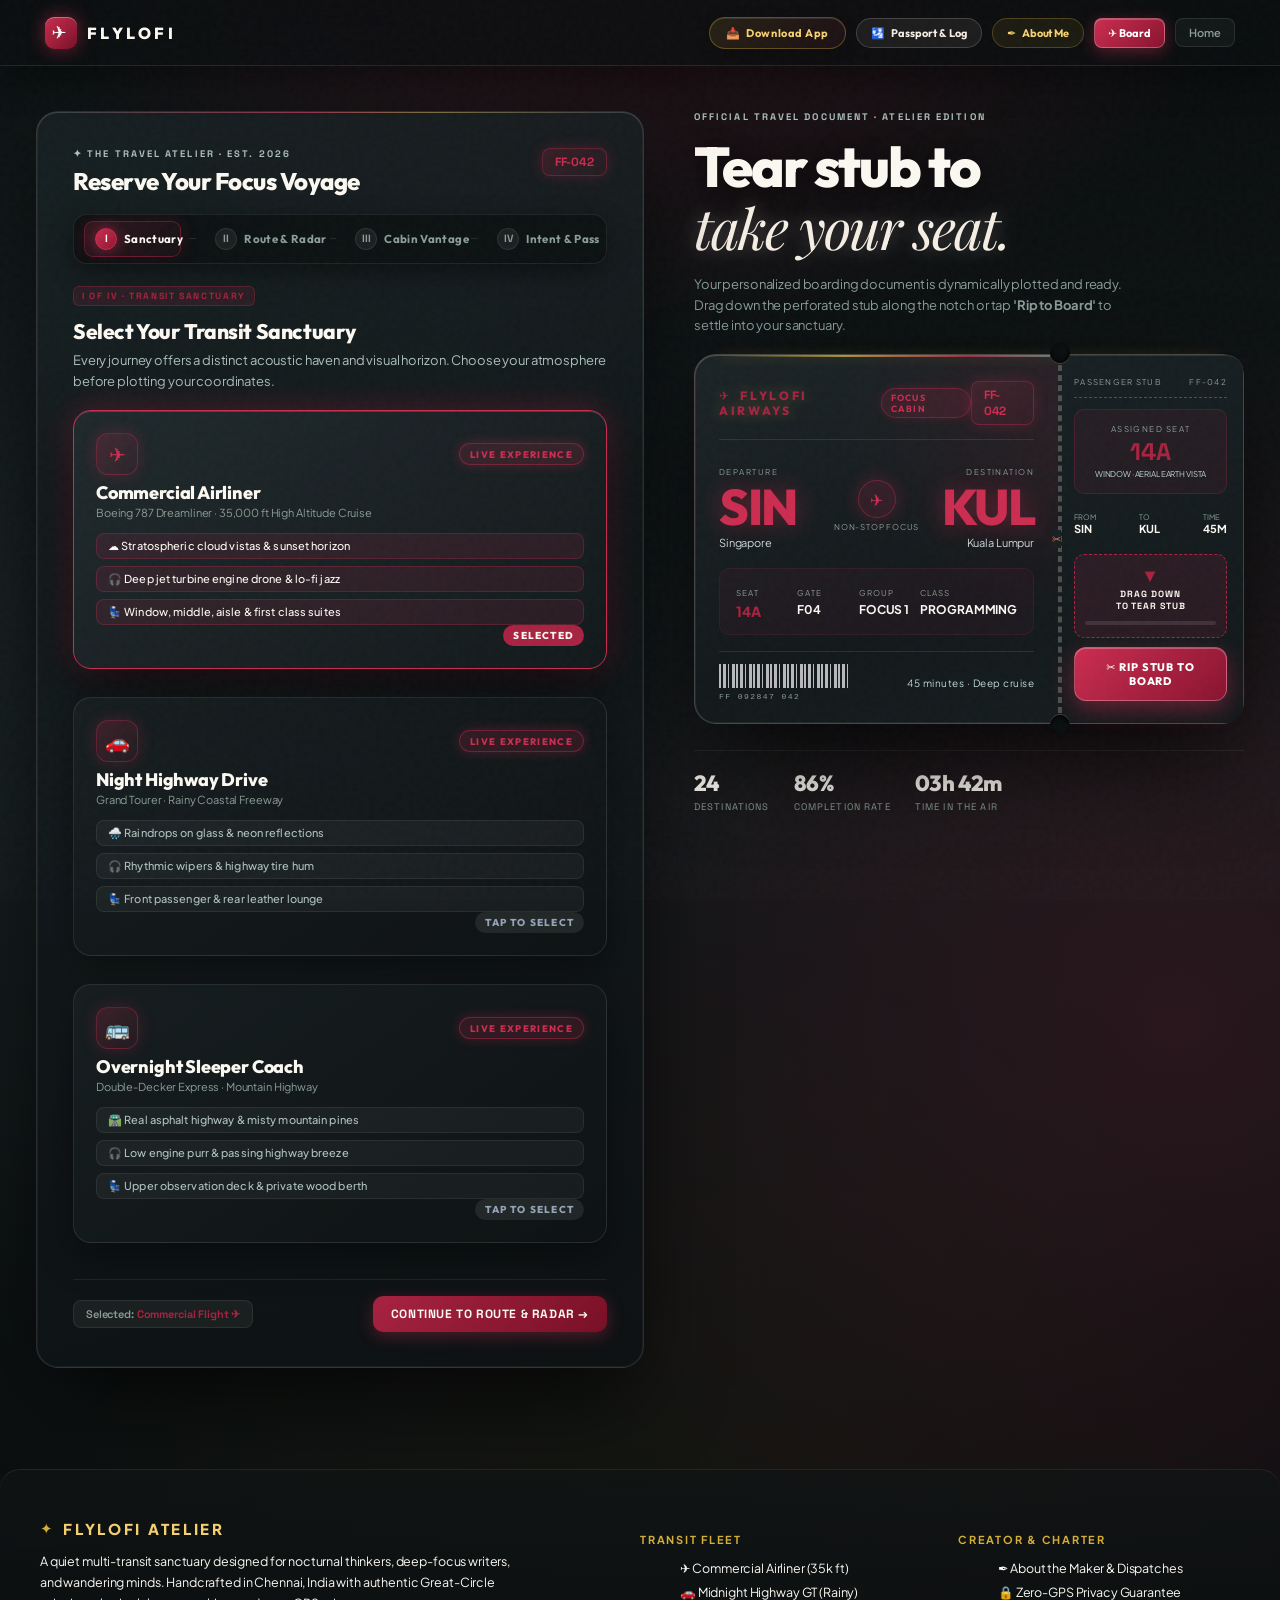
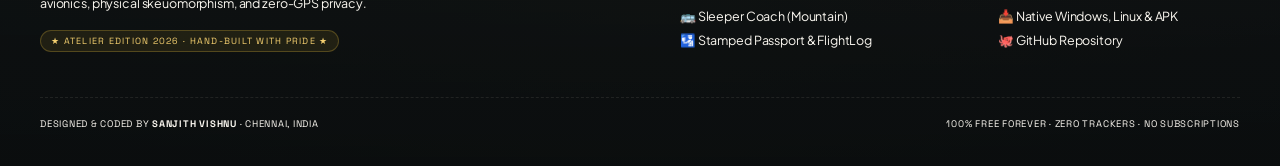
==== focus-flight/index.html @ fe40b767 "Elevate look & feel to human-made atelier craft, remove exclusive tags from car/bus, and add interac" ====
<!doctype html>
<html lang="en">
<head>
<meta charset="utf-8">
<meta name="viewport" content="width=device-width,initial-scale=1,viewport-fit=cover">
<meta name="theme-color" content="#101415">
<meta name="mobile-web-app-capable" content="yes">
<meta name="apple-mobile-web-app-capable" content="yes">
<meta name="apple-mobile-web-app-status-bar-style" content="black-translucent">
<title>Flylofi — Focus Flight</title>
<link rel="preconnect" href="https://fonts.googleapis.com">
<link rel="preconnect" href="https://fonts.gstatic.com" crossorigin>
<link href="https://fonts.googleapis.com/css2?family=Cinzel:wght@600;700;800&family=DM+Sans:ital,opsz,wght@0,9..40,100..1000;1,9..40,100..1000&family=Outfit:wght@300;400;500;600;700;800;900&family=Playfair+Display:ital,wght@0,500;0,700;1,400;1,600&family=Plus+Jakarta+Sans:ital,wght@0,300..800;1,300..800&family=Space+Grotesk:wght@400;500;600;700&display=swap" rel="stylesheet">
<link rel="manifest" href="manifest.json">
<link rel="icon" type="image/png" href="icon-192.png">
<style>
:root{
  /* Refined Luxury Palette: Sage Grey, Warm Beige, Rich Burgundy */
  --bg:#101415;
  --panel:#171d1f;
  --panel-soft:#1f2628;
  --line:rgba(214,206,194,.16);
  --muted:#8e9e99;
  --text:#fbf8f1;
  --beige:#f4ede2;
  --beige-muted:#d5cbba;
  --accent:#a82342;
  --accent-bright:#cb2d50;
  --accent-glow:rgba(203,45,80,.45);
  --accent-subtle:rgba(168,35,66,.2);
  --coral:#e07a5f;
  --gold:#d4af37;
  --perf-color:rgba(214,206,194,.28);
}
*{box-sizing:border-box}
html,body{
  margin:0;min-height:100%;
  background:radial-gradient(ellipse at 50% 18%,rgba(52,63,66,.45),transparent 60%),linear-gradient(155deg,#0d1112 0%,#151c1e 52%,#0f1314 100%);
  color:var(--text);font:13px "DM Sans",system-ui,-apple-system,sans-serif;
  -webkit-text-size-adjust:100%;overflow-x:hidden;
}
button,select,input{font:inherit}
button{
  border:1px solid var(--line);border-radius:8px;padding:10px 14px;
  background:rgba(23,29,31,.78);color:var(--text);cursor:pointer;
  touch-action:manipulation;-webkit-tap-highlight-color:rgba(203, 45, 80,.25);
  transition:all .15s ease;
}
button:hover,button:active{border-color:var(--accent);color:var(--accent)}
[hidden]{display:none!important}
.app{min-height:100vh;display:flex;flex-direction:column}

/* Topbar: Unified single top navigation */
.topbar{
  height:60px;padding:0 clamp(14px,3.5vw,50px);display:flex;align-items:center;
  justify-content:space-between;border-bottom:1px solid var(--line);
  background:rgba(19,24,26,.95);backdrop-filter:blur(16px);position:sticky;top:0;z-index:30;
}
.brand{font:700 15px "Space Grotesk",sans-serif;letter-spacing:2px;display:flex;align-items:center}
.brand span{color:var(--accent);margin-right:8px;font-size:18px}

.top-route-pill{
  display:inline-flex;
  align-items:center;
  gap:8px;
  padding:5px 14px;
  border-radius:999px;
  background:rgba(27,34,36,.75);
  border:1px solid rgba(203, 45, 80,.25);
  font:700 11px "Space Grotesk",sans-serif;
  letter-spacing:.06em;
  color:#f5eee4;
}
.route-arrow{color:var(--coral);font-size:12px}
.route-seat{
  background:rgba(203, 45, 80,.18);
  color:var(--accent);
  padding:2px 7px;
  border-radius:5px;
  font-size:10px;
}

.top-actions{display:flex;align-items:center;gap:10px}
.top-actions button{padding:7px 13px;font-size:11px;font-weight:600;color:var(--muted);background:rgba(23,29,31,.7)}
.top-actions button:hover{color:var(--accent);border-color:var(--accent)}

.back-to-ticket-btn{
  background:rgba(203, 45, 80,.18)!important;
  color:var(--accent)!important;
  border-color:rgba(203, 45, 80,.4)!important;
  font-weight:700!important;
}

.view{flex:1;overflow-y:auto}
.home-grid{
  max-width:1240px;margin:auto;padding:clamp(20px,3.5vw,50px) 16px;
  display:grid;grid-template-columns:minmax(0,1.05fr) minmax(0,.95fr);gap:clamp(20px,4vw,50px);align-items:start;
}
.booking-col{min-width:0;max-width:100%}
.eyebrow{font-size:10px;letter-spacing:.2em;color:var(--muted);text-transform:uppercase}
.hero h1,.ticket-copy h1,.landing h1{
  font:700 clamp(30px,4.5vw,56px)/1.08 "Space Grotesk",sans-serif;letter-spacing:-1.5px;
  margin:14px 0 10px;color:var(--text);
}
em{color:var(--coral);font-style:normal}
.hero p,.ticket-copy p{color:var(--muted);line-height:1.6;max-width:440px;font-size:13px}
.stats{display:flex;gap:24px;margin-top:24px}
.stats strong{display:block;font:600 18px "Space Grotesk",sans-serif}
.stats small{color:var(--muted);font-size:9px}

.booking{
  border:1px solid var(--line);border-radius:14px;
  background:linear-gradient(130deg,rgba(255,255,255,.05),transparent 35%),linear-gradient(145deg,#171d1f,#121719 68%,#171d1f);
  box-shadow:0 24px 60px rgba(0,0,0,.35);padding:24px;
}
.card-head{display:flex;justify-content:space-between;align-items:start}
.card-head h2{margin:6px 0 18px;font:700 22px "Space Grotesk",sans-serif;color:var(--text)}
.card-head.clickable{cursor:pointer;user-select:none;-webkit-user-select:none}
.flight-no{
  color:var(--accent);font:700 12px "Space Grotesk",sans-serif;
  background:rgba(203, 45, 80,.12);padding:4px 8px;border-radius:6px;
}
.route-grid{display:grid;grid-template-columns:1fr 24px 1fr;gap:10px;align-items:end}
.route-grid label,legend{color:var(--muted);font-size:10px;letter-spacing:.07em;text-transform:uppercase}
.route-grid select{
  width:100%;margin-top:7px;padding:12px 10px;border-radius:8px;
  border:1px solid var(--line);background:#111617;color:var(--text);outline:0;font-size:13px;cursor:pointer;
}
.arrow{text-align:center;color:var(--coral);font-size:20px;padding-bottom:10px}
.rule{height:1px;background:var(--line);margin:18px 0}
fieldset{border:0;padding:0;margin:0 0 16px}
legend{margin-bottom:10px;font-weight:600}

/* Duration Presets & Custom Timer */
.duration-grid{display:grid;grid-template-columns:repeat(6,1fr);gap:6px}
.dur-btn{
  padding:10px 4px;border-radius:8px;border:1px solid var(--line);
  background:rgba(23,29,31,.78);color:var(--muted);font:700 11px "Space Grotesk",sans-serif;
  cursor:pointer;transition:all .15s ease;text-align:center;
}
.dur-btn:hover{border-color:var(--accent);color:var(--accent);background:rgba(203, 45, 80,.1)}
.dur-btn.active{
  border-color:var(--accent)!important;background:rgba(203, 45, 80,.2)!important;
  color:var(--accent)!important;box-shadow:0 0 14px rgba(203, 45, 80,.25)!important;
}
.custom-timer-box{
  margin-top:10px;padding:10px 14px;border-radius:8px;
  background:rgba(27,34,36,.6);border:1px solid var(--line);
  display:flex;align-items:center;gap:10px;
}
.custom-timer-icon{font-size:16px;color:var(--accent)}
.custom-timer-box label{font-size:10px;color:var(--muted);letter-spacing:.05em;text-transform:uppercase}
.custom-timer-field{display:flex;align-items:center;gap:6px;margin-left:auto}
.timer-step-btn{
  width:28px;height:28px;padding:0;display:grid;place-items:center;
  border-radius:6px;border:1px solid var(--line);background:rgba(23,29,31,.85);
  color:var(--text);font:700 14px "Space Grotesk",sans-serif;cursor:pointer;
}
.timer-step-btn:hover{border-color:var(--accent);color:var(--accent);background:rgba(203, 45, 80,.15)}
.custom-timer-field input{
  width:64px;padding:5px 6px;border-radius:6px;border:1px solid var(--line);
  background:#111617;color:var(--text);font:700 13px "Space Grotesk",sans-serif;text-align:center;
}
.custom-timer-field input:focus{border-color:var(--accent);outline:0;box-shadow:0 0 8px rgba(203, 45, 80,.3)}
.custom-timer-field span{font-size:11px;color:var(--muted);font-weight:600}

.options{display:grid;grid-template-columns:repeat(4,1fr);gap:8px}
.options label{
  position:relative;display:grid;place-items:center;padding:12px 6px;
  border:1px solid var(--line);border-radius:8px;color:var(--muted);
  font-size:11px;font-weight:600;cursor:pointer;touch-action:manipulation;
  -webkit-tap-highlight-color:rgba(203, 45, 80,.2);transition:all .15s;
}
.options label.active,.options label:has(input:checked){
  border-color:var(--accent)!important;background:rgba(203, 45, 80,.16)!important;
  color:var(--accent)!important;box-shadow:0 0 14px rgba(203, 45, 80,.2);
}
.options input{position:absolute;inset:0;width:100%;height:100%;opacity:0;cursor:pointer;margin:0;z-index:2}

/* ==========================================================================
   MULTI-TRANSIT EXPANSION (FLIGHT, CAR, BUS ROADMAP - STANDOUT SYSTEM)
   ========================================================================== */
.transit-mode-bar{
  margin-bottom:16px;padding:12px 14px;border-radius:12px;
  background:rgba(23,29,31,.65);border:1px solid var(--line);
  display:flex;align-items:center;justify-content:space-between;gap:12px;flex-wrap:wrap;
}
.transit-mode-label{
  font:700 10px "Space Grotesk",sans-serif;letter-spacing:.12em;
  color:var(--muted);text-transform:uppercase;
}
.transit-mode-pills{display:flex;align-items:center;gap:8px}
.mode-pill{
  display:inline-flex;align-items:center;gap:6px;padding:7px 12px;border-radius:8px;
  border:1px solid var(--line);background:rgba(27,34,36,.75);color:var(--text);
  font:700 11px "Space Grotesk",sans-serif;cursor:pointer;transition:all .15s ease;
}
.mode-pill:hover{border-color:var(--accent);color:var(--accent);transform:translateY(-1px)}
.mode-pill.active{
  border-color:var(--accent)!important;background:rgba(203, 45, 80,.16)!important;
  color:var(--accent)!important;box-shadow:0 0 14px rgba(203, 45, 80,.25);
}
.mode-glyph{font-size:14px}
.mode-status-tag{
  font-size:8px;font-weight:800;letter-spacing:.1em;padding:2px 5px;border-radius:4px;text-transform:uppercase;
}
.mode-status-tag.live{background:var(--accent);color:#0f1415}
.mode-status-tag.soon{background:rgba(239,154,114,.2);color:var(--coral);border:1px solid rgba(239,154,114,.4)}

/* Multi-Transit Roadmap Universe Card */
.future-universe-card{
  margin-top:28px;padding:22px;border-radius:14px;
  background:linear-gradient(135deg,rgba(255,255,255,.03),transparent 45%),linear-gradient(145deg,#141a1c,#121719 68%,#13181a);
  border:1px solid rgba(203, 45, 80,.2);box-shadow:0 20px 50px rgba(0,0,0,.4);
}
.universe-header{margin-bottom:16px}
.universe-badge{
  font:800 9px "Space Grotesk",sans-serif;letter-spacing:.2em;
  color:var(--accent);text-transform:uppercase;margin-bottom:6px;
}
.universe-header h3{
  margin:4px 0 8px;font:700 18px "Space Grotesk",sans-serif;letter-spacing:-.5px;color:var(--text);
}
.universe-header p{
  font-size:11px;line-height:1.6;color:var(--muted);margin:0;max-width:540px;
}
.transit-cards-grid{
  display:grid;grid-template-columns:repeat(3,1fr);gap:12px;margin-top:14px;
}
@media(max-width:700px){
  .transit-cards-grid{grid-template-columns:1fr;gap:10px}
}
.transit-card{
  padding:14px 12px;border-radius:10px;border:1px solid var(--line);
  background:rgba(27,34,36,.55);display:flex;flex-direction:column;justify-content:space-between;
  transition:all .2s ease;
}
.transit-card.live-card{border-color:rgba(203, 45, 80,.35);background:rgba(203, 45, 80,.05)}
.transit-card.upcoming-card:hover{border-color:var(--coral);transform:translateY(-2px)}
.transit-card-top{display:flex;justify-content:space-between;align-items:center;margin-bottom:8px}
.transit-card-icon{font-size:20px}
.transit-card-status{font:800 8px "Space Grotesk",sans-serif;letter-spacing:.12em;padding:2px 6px;border-radius:4px}
.transit-card-status.active{background:rgba(203, 45, 80,.2);color:var(--accent);border:1px solid rgba(203, 45, 80,.4)}
.transit-card-status.upcoming{background:rgba(239,154,114,.15);color:var(--coral);border:1px solid rgba(239,154,114,.3)}
.transit-card h4{margin:4px 0 6px;font:700 12px "Space Grotesk",sans-serif;color:var(--text)}
.transit-card p{font-size:10px;line-height:1.5;color:var(--muted);margin:0 0 10px;flex:1}
.transit-card-perk{font:700 9px "Space Grotesk",sans-serif;color:var(--accent);margin-top:auto}
.transit-peek-btn{
  width:100%;padding:7px 10px;border-radius:6px;border:1px solid rgba(239,154,114,.4);
  background:rgba(239,154,114,.1);color:var(--coral);font:700 10px "Space Grotesk",sans-serif;
  cursor:pointer;transition:all .15s ease;margin-top:auto;
}
.transit-peek-btn:hover{background:rgba(239,154,114,.25);color:#fff}

/* Interactive Transit Preview Modal */
.transit-modal-overlay{
  position:fixed;inset:0;background:rgba(15,19,20,.82);backdrop-filter:blur(14px);
  z-index:90;display:flex;align-items:center;justify-content:center;padding:16px;
  animation:fadeIn .2s ease;
}
@keyframes fadeIn{from{opacity:0}to{opacity:1}}
.transit-modal{
  width:100%;max-width:540px;background:#13181a;border:1px solid rgba(214, 206, 194,.25);
  border-radius:18px;box-shadow:0 30px 90px rgba(0,0,0,.65);overflow:hidden;
  animation:scaleUp .25s cubic-bezier(0.18, 0.89, 0.32, 1.28);
}
@keyframes scaleUp{from{transform:scale(.94);opacity:0}to{transform:scale(1);opacity:1}}
.transit-modal-top{
  padding:16px 20px 14px;background:rgba(27,34,36,.7);border-bottom:1px solid var(--line);
  display:flex;justify-content:space-between;align-items:center;
}
.modal-tabs{display:flex;gap:8px}
.modal-tab-btn{
  padding:7px 14px;border-radius:8px;border:1px solid var(--line);
  background:rgba(23,29,31,.6);color:var(--muted);font:700 11px "Space Grotesk",sans-serif;cursor:pointer;
}
.modal-tab-btn.active{border-color:var(--accent);color:var(--accent);background:rgba(203, 45, 80,.12)}
.modal-close-icon{
  width:30px;height:30px;border-radius:50%;border:1px solid var(--line);
  background:transparent;color:var(--muted);font-size:16px;line-height:1;cursor:pointer;
  display:grid;place-items:center;
}
.modal-close-icon:hover{color:#fff;border-color:#fff}
.transit-modal-body{padding:22px 20px;max-height:75vh;overflow-y:auto}
.modal-hero-badge{
  font:800 9px "Space Grotesk",sans-serif;letter-spacing:.18em;
  color:var(--coral);text-transform:uppercase;margin-bottom:6px;
}
.modal-title{font:700 22px "Space Grotesk",sans-serif;color:var(--text);margin:0 0 8px}
.modal-desc{font-size:12px;line-height:1.6;color:var(--muted);margin-bottom:18px}
.modal-features-list{display:flex;flex-direction:column;gap:12px;margin-bottom:20px}
.modal-feat-item{
  display:flex;gap:12px;padding:12px;border-radius:10px;
  background:rgba(27,34,36,.5);border:1px solid rgba(214, 206, 194,.1);
}
.modal-feat-icon{font-size:20px;flex-shrink:0}
.modal-feat-text strong{display:block;font:700 12px "Space Grotesk",sans-serif;color:var(--text)}
.modal-feat-text p{margin:2px 0 0;font-size:10px;line-height:1.5;color:var(--muted)}
.modal-actions-box{
  display:flex;flex-direction:column;gap:10px;padding-top:14px;border-top:1px solid var(--line);
}
.modal-sound-btn{
  width:100%;padding:12px 14px;border-radius:10px;border:1px solid rgba(203, 45, 80,.3);
  background:rgba(203, 45, 80,.08);color:var(--accent);font:700 12px "Space Grotesk",sans-serif;
  cursor:pointer;display:flex;align-items:center;justify-content:center;gap:8px;
}
.modal-sound-btn.playing{background:var(--accent);color:#0f1415}
.modal-vote-btn{
  width:100%;padding:12px 14px;border-radius:10px;border:none;
  background:linear-gradient(135deg,var(--coral),#d87346);color:#fff;font:800 12px "Space Grotesk",sans-serif;
  letter-spacing:.04em;cursor:pointer;box-shadow:0 6px 20px rgba(239,154,114,.35);
}
.modal-vote-btn.voted{background:rgba(203, 45, 80,.2);color:var(--accent);border:1px solid var(--accent);box-shadow:none}

/* ==========================================================================
   AUTHENTIC AIRLINE CABIN SEAT MAP
   ========================================================================== */
.aircraft-fuselage{
  position:relative;background:linear-gradient(180deg,#13181a 0%,#101415 100%);
  border:2px solid rgba(203, 45, 80,.25);border-radius:90px 90px 24px 24px;
  padding:22px 14px 16px;margin-top:10px;
  box-shadow:0 16px 40px rgba(0,0,0,.5),inset 0 0 30px rgba(0,0,0,.4);
}
.cockpit-nose{
  text-align:center;font:700 9px "Space Grotesk",sans-serif;letter-spacing:.22em;
  color:var(--accent);padding-bottom:10px;border-bottom:1px dashed rgba(203, 45, 80,.2);
  margin-bottom:14px;text-transform:uppercase;
}
.wings-indicator{
  position:absolute;top:48%;left:-20px;right:-20px;display:flex;
  justify-content:space-between;pointer-events:none;font:700 8px "Space Grotesk",sans-serif;
  letter-spacing:.14em;color:rgba(239,154,114,.85);text-transform:uppercase;
}
.wing-tag{
  background:rgba(25,32,34,.95);padding:4px 8px;border:1px solid rgba(239,154,114,.35);
  border-radius:6px;box-shadow:0 4px 12px rgba(0,0,0,.5);
}
.cabin-section-label{
  font:700 8px "Space Grotesk",sans-serif;letter-spacing:.16em;color:var(--muted);
  text-transform:uppercase;margin:10px 0 6px;text-align:center;
}
.exit-row-divider{
  display:flex;align-items:center;justify-content:space-between;
  padding:4px 14px;margin:8px 0;font:700 8px "Space Grotesk",sans-serif;
  letter-spacing:.14em;color:var(--coral);background:rgba(239,154,114,.08);
  border-radius:6px;text-transform:uppercase;
}
.seat-row{display:flex;align-items:center;justify-content:center;gap:6px;margin-bottom:6px}
.row-num{font-size:8px;font-family:monospace;color:var(--muted);width:16px;text-align:center}
.cabin-aisle{width:16px}
.seat-btn{
  position:relative;width:34px;height:34px;padding:0;border-radius:7px;
  border:1px solid rgba(214, 206, 194,.2);background:rgba(27,34,36,.85);color:#d1e1df;
  font:700 10px "Space Grotesk",sans-serif;display:flex;flex-direction:column;
  align-items:center;justify-content:center;cursor:pointer;transition:all .15s ease;user-select:none;
}
.seat-btn:hover:not(:disabled){
  border-color:var(--accent);background:rgba(203, 45, 80,.18);color:var(--accent);transform:scale(1.06);
}
.seat-btn.selected{
  border-color:var(--accent)!important;background:var(--accent)!important;
  color:#0f1415!important;font-weight:800!important;box-shadow:0 0 16px rgba(203, 45, 80,.6)!important;
  transform:scale(1.08);
}
.seat-btn:disabled,.seat-btn.occupied{
  opacity:.28;cursor:not-allowed;background:rgba(20,25,27,.5);border-color:rgba(255,255,255,.05);color:#60757d;
}
.seat-btn.window-seat::before{content:'🪟';position:absolute;top:-5px;font-size:7px;opacity:.85}
.seat-map-legend{
  display:flex;justify-content:center;align-items:center;gap:14px;
  margin-top:14px;padding-top:10px;border-top:1px dashed rgba(203, 45, 80,.2);
  font-size:9px;color:var(--muted);
}
.legend-box{width:10px;height:10px;border-radius:3px;display:inline-block;vertical-align:middle;margin-right:4px}
.legend-box.selected{background:var(--accent)}
.legend-box.available{border:1px solid rgba(214, 206, 194,.3);background:rgba(27,34,36,.85)}
.legend-box.occupied{background:rgba(20,25,27,.5);opacity:.4}

/* Selected Seat Badge & Live Preview */
.selected-seat-info-card{
  margin-top:12px;padding:10px 14px;border-radius:10px;
  background:rgba(203, 45, 80,.08);border:1px solid rgba(203, 45, 80,.25);
  display:flex;align-items:center;justify-content:space-between;gap:12px;
}
.seat-info-left strong{display:block;font:700 13px "Space Grotesk",sans-serif;color:var(--accent)}
.seat-info-left small{font-size:9px;color:#bed7d5}
.seat-preview-thumb{width:54px;height:38px;border-radius:6px;object-fit:cover;border:1px solid rgba(203, 45, 80,.3)}

/* ==========================================================================
   PHYSICAL MOTION-TEAR BOARDING PASS
   ========================================================================== */
.ticket-wrapper{perspective:1200px;width:100%}
.boarding-pass-card{
  position:relative;display:grid;grid-template-columns:1fr 180px;
  border:1px solid rgba(214, 206, 194,.28);border-radius:16px;
  background:linear-gradient(135deg,rgba(255,255,255,.04),transparent 45%),linear-gradient(145deg,#1c2427,#161e20 72%,#192123);
  box-shadow:0 30px 80px rgba(0,0,0,.45);overflow:visible;user-select:none;
}
.pass-main{
  position:relative;padding:26px 24px 22px;display:flex;flex-direction:column;
  justify-content:space-between;border-top-left-radius:16px;border-bottom-left-radius:16px;overflow:hidden;
}
.pass-header{display:flex;align-items:center;justify-content:space-between;padding-bottom:14px;border-bottom:1px solid var(--line)}
.pass-brand{font:700 11px "Space Grotesk",sans-serif;letter-spacing:.18em;color:#cbe0e0}
.pass-brand span{color:var(--accent);margin-right:4px}
.pass-type-badge{
  font-size:9px;letter-spacing:.12em;text-transform:uppercase;color:var(--accent);
  background:rgba(203, 45, 80,.12);border:1px solid rgba(203, 45, 80,.25);padding:3px 9px;border-radius:999px;font-weight:700;
}
.pass-route{display:grid;grid-template-columns:1fr auto 1fr;align-items:center;gap:16px;margin:22px 0 18px}
.route-node small{color:var(--muted);font-size:8px;letter-spacing:.18em;text-transform:uppercase}
.route-node strong{display:block;font:700 clamp(32px,4.5vw,46px) "Space Grotesk",sans-serif;color:var(--accent);line-height:1;margin:4px 0 2px}
.route-node span{color:#ccd9dc;font-size:11px}
.route-node.dest{text-align:right}
.route-mid-plane{text-align:center;color:var(--coral);display:flex;flex-direction:column;align-items:center;gap:4px}
.route-mid-plane .plane-glyph{font-size:20px}
.route-mid-plane small{font-size:8px;letter-spacing:.1em;color:var(--muted)}

.pass-meta-grid{
  display:grid;grid-template-columns:repeat(4,1fr);gap:10px;padding:14px 16px;
  border-radius:10px;background:rgba(203, 45, 80,.06);border:1px solid rgba(203, 45, 80,.12);margin-bottom:16px;
}
.pass-meta-grid small{color:var(--muted);font-size:8px;letter-spacing:.12em;text-transform:uppercase}
.pass-meta-grid strong{display:block;margin-top:3px;font-size:12px;color:var(--text)}
.pass-meta-grid strong.seat-highlight{color:var(--accent);font-size:14px;font-weight:800}

.pass-bottom{display:flex;align-items:center;justify-content:space-between;padding-top:12px;border-top:1px solid var(--line);gap:14px}
.barcode-box{display:flex;flex-direction:column;gap:4px}
.barcode-bars{
  width:130px;height:24px;
  background:repeating-linear-gradient(90deg,#fff 0,#fff 2px,transparent 2px,transparent 4px,#fff 4px,#fff 7px,transparent 7px,transparent 9px,#fff 9px,#fff 10px,transparent 10px,transparent 13px,#fff 13px,#fff 16px,transparent 16px,transparent 17px);
  opacity:.7;
}
.barcode-text{font-size:8px;letter-spacing:.18em;color:var(--muted);font-family:monospace}
.pass-duration-pill{font-size:10px;color:#bed6d7;letter-spacing:.05em}

/* Perforation Divider */
.perforation-divider{position:absolute;right:179px;top:0;bottom:0;width:2px;z-index:3;pointer-events:none}
.perf-notch{position:absolute;left:-10px;width:20px;height:20px;border-radius:50%;background:#101415;border:1px solid rgba(214, 206, 194,.28);box-shadow:inset 0 0 6px rgba(0,0,0,.6);z-index:4}
.perf-notch.top{top:-11px}
.perf-notch.bottom{bottom:-11px}
.perf-dashed-line{position:absolute;top:10px;bottom:10px;left:0;width:1px;border-left:2px dashed var(--perf-color);transition:border-color .2s}
.perf-scissors{position:absolute;top:50%;left:-8px;transform:translateY(-50%);background:#182023;color:var(--coral);font-size:11px;padding:2px 0}

/* Tearable Boarding Stub */
.pass-stub-tearable{
  position:relative;z-index:2;display:flex;flex-direction:column;justify-content:space-between;
  padding:22px 16px;background:rgba(255,255,255,.025);border-top-right-radius:16px;border-bottom-right-radius:16px;
  touch-action:none;user-select:none;-webkit-user-select:none;cursor:grab;transform-origin:top left;transition:box-shadow .2s ease;
}
.pass-stub-tearable:active{cursor:grabbing}
.pass-stub-tearable.tearing{box-shadow:-6px 8px 30px rgba(0,0,0,.6)}
.pass-stub-tearable.torn-off{animation:stubRipDrop 0.65s cubic-bezier(0.22, 1, 0.36, 1) forwards;pointer-events:none}
@keyframes stubRipDrop{
  0%{transform:translate(0, 30px) rotate(4deg);opacity:1}
  40%{transform:translate(28px, 120px) rotate(18deg);opacity:.85}
  100%{transform:translate(65px, 320px) rotate(45deg);opacity:0}
}
.stub-header{display:flex;justify-content:space-between;align-items:center;font-size:8px;letter-spacing:.16em;color:var(--muted);text-transform:uppercase;padding-bottom:10px;border-bottom:1px dashed var(--perf-color)}
.stub-seat-box{text-align:center;padding:14px 8px;background:rgba(203, 45, 80,.08);border:1px solid rgba(203, 45, 80,.2);border-radius:10px;margin:10px 0}
.stub-seat-label{font-size:8px;letter-spacing:.18em;color:var(--muted);text-transform:uppercase;display:block}
.stub-seat-num{font:800 24px "Space Grotesk",sans-serif;color:var(--accent);display:block;margin-top:2px}
.stub-seat-desc{font-size:8px;color:#bed7d5;display:block;margin-top:2px}
.stub-flight-details{display:flex;justify-content:space-between;font-size:9px;color:var(--muted);padding:6px 0}
.stub-flight-details strong{color:var(--text);display:block;font-size:11px}

.stub-motion-handle{
  position:relative;margin-top:12px;padding:12px 10px;border:1px dashed var(--accent);
  background:rgba(203, 45, 80,.12);border-radius:10px;text-align:center;cursor:grab;transition:background .2s,border-color .2s;
}
.stub-motion-handle:hover{background:rgba(203, 45, 80,.18)}
.handle-arrow{font-size:14px;color:var(--accent);animation:pulseDown 1.4s ease-in-out infinite}
@keyframes pulseDown{0%,100%{transform:translateY(0)}50%{transform:translateY(4px)}}
.handle-text{font:700 9px "Space Grotesk",sans-serif;letter-spacing:.1em;color:var(--text);margin-top:4px;text-transform:uppercase;line-height:1.3}
.tear-progress-track{margin-top:8px;height:4px;background:rgba(255,255,255,.1);border-radius:99px;overflow:hidden}
.tear-progress-fill{width:0%;height:100%;background:linear-gradient(90deg,var(--accent),var(--coral));transition:width .05s linear}

.quick-rip-button{
  width:100%;margin-top:8px;padding:8px 6px;font-size:10px;font-weight:700;letter-spacing:.05em;
  border-radius:8px;border:1px solid rgba(203, 45, 80,.3);background:rgba(21,27,29,.9);color:var(--accent);cursor:pointer;
}
.quick-rip-button:hover{background:rgba(203, 45, 80,.2)}

.boarded-stamp{
  position:absolute;right:32px;top:50%;transform:translateY(-50%) rotate(-14deg) scale(0);
  padding:14px 22px;border:3px solid var(--accent);border-radius:12px;color:var(--accent);
  font:900 20px "Space Grotesk",sans-serif;letter-spacing:.18em;text-align:center;pointer-events:none;
  background:rgba(7,28,20,.85);box-shadow:0 0 35px rgba(203, 45, 80,.4);opacity:0;
  transition:all .28s cubic-bezier(0.18, 0.89, 0.32, 1.28);z-index:5;
}
.boarded-stamp.stamped{opacity:1;transform:translateY(-50%) rotate(-14deg) scale(1)}
.boarded-stamp small{display:block;font-size:8px;letter-spacing:.2em;margin-top:4px;color:#9ff5ca}

/* Cruise View Container: Clean, zero-overlap iframe fill */
.cruise-view{position:fixed;inset:60px 0 0;background:#101415;z-index:20}
.cruise-view iframe{width:100%;height:100%;border:0}

/* Landing / Passport Stamp Screen */
.landing{min-height:calc(100vh - 60px);display:grid;place-items:center;text-align:center;padding:30px}
.passport-stamp{
  margin:20px auto 24px;width:160px;height:160px;border:3px dashed var(--accent);border-radius:50%;
  display:flex;flex-direction:column;align-items:center;justify-content:center;color:var(--accent);
  background:rgba(203, 45, 80,.06);transform:rotate(-8deg);box-shadow:0 0 40px rgba(203, 45, 80,.15);
}
.passport-stamp-star{font-size:22px}
.passport-stamp-text{font:800 11px "Space Grotesk",sans-serif;letter-spacing:.2em;margin:4px 0}
.passport-stamp-city{font:700 16px "Space Grotesk",sans-serif;letter-spacing:.1em;color:#fff}
.passport-stamp-date{font-size:8px;letter-spacing:.15em;color:var(--muted);margin-top:4px}

/* Multi-Transit Chassis Maps */
.fuselage-wrapper[hidden] { display: none !important; }

/* Car Cabin Chassis */
.car-chassis-map {
  position: relative;
  background: linear-gradient(180deg, #141a1c 0%, #101415 100%);
  border: 2px solid rgba(203, 45, 80, 0.25);
  border-radius: 46px 46px 28px 28px;
  padding: 24px 18px 20px;
  margin-top: 10px;
  box-shadow: 0 16px 40px rgba(0,0,0,0.5), inset 0 0 30px rgba(0,0,0,0.4);
}
.car-windshield-nose {
  text-align: center;
  font: 700 10px "Space Grotesk", sans-serif;
  letter-spacing: 0.18em;
  color: var(--accent);
  padding: 6px 12px;
  background: rgba(203, 45, 80, 0.08);
  border: 1px solid rgba(203, 45, 80, 0.25);
  border-radius: 20px 20px 6px 6px;
  margin-bottom: 16px;
  text-transform: uppercase;
}
.car-cabin-grid {
  display: flex;
  flex-direction: column;
  gap: 14px;
  max-width: 320px;
  margin: 0 auto;
}
.car-cabin-row {
  display: flex;
  justify-content: space-around;
  align-items: center;
  gap: 16px;
}
.car-center-console {
  width: 44px;
  height: 44px;
  background: rgba(27, 34, 36, 0.65);
  border: 1px solid rgba(255, 255, 255, 0.08);
  border-radius: 8px;
  display: flex;
  flex-direction: column;
  align-items: center;
  justify-content: center;
  font-size: 7.5px;
  color: #728d94;
  letter-spacing: 0.06em;
  text-align: center;
}
.seat-btn.locked {
  background: rgba(28, 35, 37, 0.6) !important;
  border-color: rgba(255, 255, 255, 0.08) !important;
  color: #8e9e99 !important;
  cursor: not-allowed !important;
  opacity: 0.65;
  box-shadow: none !important;
}
.seat-btn.locked:hover {
  border-color: rgba(255, 100, 100, 0.35) !important;
  color: #ff9999 !important;
}

/* Bus Cabin Chassis */
.bus-chassis-map {
  position: relative;
  background: linear-gradient(180deg, #141a1c 0%, #101415 100%);
  border: 2px solid rgba(203, 45, 80, 0.25);
  border-radius: 28px 28px 22px 22px;
  padding: 22px 14px 18px;
  margin-top: 10px;
  box-shadow: 0 16px 40px rgba(0,0,0,0.5), inset 0 0 30px rgba(0,0,0,0.4);
}
.bus-cab-nose {
  text-align: center;
  font: 700 10px "Space Grotesk", sans-serif;
  letter-spacing: 0.18em;
  color: var(--accent);
  padding: 6px 12px;
  background: rgba(203, 45, 80, 0.08);
  border: 1px solid rgba(203, 45, 80, 0.25);
  border-radius: 12px;
  margin-bottom: 14px;
  text-transform: uppercase;
}
.mode-status-tag.glimpse {
  background: rgba(203, 45, 80, 0.15);
  color: var(--accent);
  border: 1px solid rgba(203, 45, 80, 0.3);
}

/* Platforms Banner & Downloads Hub */
.download-trigger-btn {
  display: inline-flex;
  align-items: center;
  gap: 6px;
  padding: 6px 12px;
  border-radius: 999px;
  background: rgba(203, 45, 80, 0.15);
  border: 1px solid rgba(203, 45, 80, 0.35);
  color: var(--accent);
  font: 700 11px "Space Grotesk", sans-serif;
  letter-spacing: 0.05em;
  cursor: pointer;
  transition: all 0.2s ease;
}
.download-trigger-btn:hover {
  background: rgba(203, 45, 80, 0.25);
  border-color: var(--accent);
  box-shadow: 0 0 14px rgba(203, 45, 80, 0.35);
  transform: translateY(-1px);
}

.platforms-banner {
  margin-bottom: 14px;
  padding: 10px 14px;
  border-radius: 14px;
  background: rgba(20, 25, 27, 0.65);
  border: 1px solid rgba(214, 206, 194, 0.12);
  display: flex;
  align-items: center;
  justify-content: space-between;
  flex-wrap: wrap;
  gap: 10px;
}
.platforms-title {
  display: flex;
  align-items: center;
  gap: 8px;
  font: 700 10px "Space Grotesk", sans-serif;
  letter-spacing: 0.14em;
  color: var(--muted);
  text-transform: uppercase;
}
.platform-dot {
  width: 6px;
  height: 6px;
  border-radius: 50%;
  background: var(--accent);
  box-shadow: 0 0 8px var(--accent);
}
.platform-chips {
  display: flex;
  align-items: center;
  gap: 8px;
  flex-wrap: wrap;
}
.platform-chip {
  display: inline-flex;
  align-items: center;
  gap: 6px;
  padding: 5px 10px;
  border-radius: 8px;
  background: rgba(23, 29, 31, 0.85);
  border: 1px solid rgba(214, 206, 194, 0.18);
  color: var(--text);
  font: 600 11px "Space Grotesk", sans-serif;
  text-decoration: none;
  cursor: pointer;
  transition: all 0.2s ease;
}
.platform-chip:hover {
  border-color: var(--accent);
  background: rgba(203, 45, 80, 0.14);
  color: var(--accent);
  transform: translateY(-1px);
}
.platform-chip .p-icon {
  font-size: 13px;
}
.platform-chip .p-name {
  font-weight: 600;
}
.platform-chip .p-tag {
  font-size: 9px;
  font-weight: 800;
  padding: 1px 5px;
  border-radius: 4px;
  background: rgba(255, 255, 255, 0.08);
  color: var(--muted);
  letter-spacing: 0.06em;
}
.platform-chip:hover .p-tag {
  background: rgba(203, 45, 80, 0.25);
  color: var(--accent);
}

/* Download Modal */
.download-modal-backdrop {
  position: fixed;
  inset: 0;
  z-index: 1000;
  background: rgba(14, 18, 19, 0.8);
  backdrop-filter: blur(12px);
  -webkit-backdrop-filter: blur(12px);
  display: grid;
  place-items: center;
  padding: 16px;
  opacity: 0;
  pointer-events: none;
  transition: opacity 0.25s ease;
}
.download-modal-backdrop.open {
  opacity: 1;
  pointer-events: auto;
}
.download-modal-card {
  width: min(560px, 95vw);
  background: #111617;
  border: 1px solid rgba(203, 45, 80, 0.3);
  border-radius: 20px;
  padding: 24px;
  box-shadow: 0 24px 60px rgba(0, 0, 0, 0.7);
  box-sizing: border-box;
}
.download-modal-header {
  display: flex;
  align-items: center;
  justify-content: space-between;
  margin-bottom: 18px;
}
.download-modal-title {
  font: 700 18px "Space Grotesk", sans-serif;
  color: var(--text);
  display: flex;
  align-items: center;
  gap: 10px;
}
.download-modal-close {
  background: transparent;
  border: 0;
  color: var(--muted);
  font-size: 24px;
  cursor: pointer;
  padding: 4px 8px;
  border-radius: 6px;
  line-height: 1;
}
.download-modal-close:hover {
  color: var(--text);
  background: rgba(255, 255, 255, 0.08);
}
.platform-grid {
  display: flex;
  flex-direction: column;
  gap: 14px;
}
.platform-row {
  display: flex;
  align-items: center;
  justify-content: space-between;
  padding: 14px 16px;
  border-radius: 12px;
  background: rgba(25, 32, 34, 0.7);
  border: 1px solid rgba(214, 206, 194, 0.12);
  gap: 12px;
}
.platform-row-info {
  display: flex;
  align-items: center;
  gap: 12px;
}
.platform-row-icon {
  font-size: 26px;
}
.platform-row-text strong {
  display: block;
  font: 700 14px "Space Grotesk", sans-serif;
  color: var(--text);
}
.platform-row-text small {
  color: var(--muted);
  font-size: 11px;
}
.platform-row-actions {
  display: flex;
  align-items: center;
  gap: 8px;
  flex-shrink: 0;
}
.dl-btn {
  padding: 8px 14px;
  border-radius: 8px;
  font: 700 11px "Space Grotesk", sans-serif;
  text-decoration: none;
  display: inline-flex;
  align-items: center;
  gap: 6px;
  cursor: pointer;
  border: 1px solid rgba(203, 45, 80, 0.35);
  background: rgba(203, 45, 80, 0.14);
  color: var(--accent);
  transition: all 0.2s ease;
}
.dl-btn:hover {
  background: var(--accent);
  color: #101415;
  transform: translateY(-1px);
}
.dl-btn.secondary {
  border-color: rgba(214, 206, 194, 0.2);
  background: rgba(255, 255, 255, 0.05);
  color: var(--text);
}
.dl-btn.secondary:hover {
  border-color: var(--accent);
  color: var(--accent);
  background: rgba(203, 45, 80, 0.1);
}
.linux-code-box {
  background: #0d1112;
  border: 1px solid rgba(214, 206, 194, 0.1);
  border-radius: 8px;
  padding: 8px 12px;
  font-family: monospace;
  font-size: 11px;
  color: var(--accent);
  margin-top: 6px;
  user-select: all;
}

/* ==========================================================================
   DYNAMIC RANGE RADAR & DESTINATION CAROUSEL ENGINE (0% GPS PRIVACY)
   ========================================================================== */
.origin-mode-bar {
  display: flex;
  align-items: center;
  justify-content: space-between;
  flex-wrap: wrap;
  gap: 8px;
  min-width: 0;
  max-width: 100%;
  box-sizing: border-box;
  margin-bottom: 12px;
  padding: 8px 12px;
  border-radius: 12px;
  background: rgba(25, 32, 34, 0.6);
  border: 1px solid rgba(203, 45, 80, 0.2);
}
.origin-mode-label {
  font: 700 9px "Space Grotesk", sans-serif;
  letter-spacing: 0.16em;
  color: var(--muted);
  text-transform: uppercase;
}
.origin-pills {
  display: flex;
  align-items: center;
  gap: 6px;
  flex-wrap: wrap;
}
.origin-pill {
  display: inline-flex;
  align-items: center;
  gap: 5px;
  padding: 4px 9px;
  border-radius: 8px;
  background: rgba(23, 29, 31, 0.8);
  border: 1px solid rgba(214, 206, 194, 0.15);
  color: var(--text);
  font: 600 10px "Space Grotesk", sans-serif;
  cursor: pointer;
  transition: all 0.2s ease;
}
.origin-pill:hover {
  border-color: var(--accent);
  color: var(--accent);
}
.origin-pill.active {
  background: rgba(203, 45, 80, 0.15);
  border-color: var(--accent);
  color: var(--accent);
  box-shadow: 0 0 12px rgba(203, 45, 80, 0.2);
}
.origin-city-tag {
  font-weight: 800;
  padding: 1px 5px;
  border-radius: 4px;
  background: rgba(255, 255, 255, 0.08);
  color: var(--text);
  font-size: 9px;
  letter-spacing: 0.05em;
}
.origin-pill.active .origin-city-tag {
  background: var(--accent);
  color: #101415;
}
.change-base-btn {
  background: transparent;
  border: 1px dashed rgba(203, 45, 80, 0.35);
  color: var(--muted);
  font: 600 9px "Space Grotesk", sans-serif;
  padding: 4px 8px;
  border-radius: 6px;
  cursor: pointer;
  transition: all 0.2s;
}
.change-base-btn:hover {
  color: var(--accent);
  border-color: var(--accent);
}

/* Flight Range Radar Screen */
.flight-radar-card {
  position: relative;
  min-width: 0;
  max-width: 100%;
  box-sizing: border-box;
  background: radial-gradient(circle at center, #1c2427 0%, #101415 100%);
  border: 1px solid rgba(203, 45, 80, 0.28);
  border-radius: 16px;
  overflow: hidden;
  box-shadow: inset 0 0 40px rgba(0, 0, 0, 0.7), 0 8px 30px rgba(0, 0, 0, 0.4);
  margin-bottom: 12px;
}
.radar-header {
  position: absolute;
  top: 10px;
  left: 12px;
  right: 12px;
  display: flex;
  align-items: center;
  justify-content: space-between;
  pointer-events: none;
  z-index: 5;
}
.radar-badge {
  font: 700 9px "Space Grotesk", sans-serif;
  letter-spacing: 0.16em;
  padding: 3px 8px;
  border-radius: 999px;
  background: rgba(18, 23, 25, 0.85);
  backdrop-filter: blur(8px);
  border: 1px solid rgba(203, 45, 80, 0.3);
  color: var(--accent);
  display: inline-flex;
  align-items: center;
  gap: 5px;
}
.radar-range-readout {
  font: 700 9px "Space Grotesk", sans-serif;
  letter-spacing: 0.08em;
  color: #ffcc00;
  background: rgba(18, 23, 25, 0.85);
  backdrop-filter: blur(8px);
  padding: 3px 8px;
  border-radius: 999px;
  border: 1px solid rgba(255, 204, 0, 0.3);
}
.radar-canvas {
  display: block;
  width: 100%;
  height: 220px;
  cursor: crosshair;
}

/* Continuous Time Scrubber with Tick Marks (Matching User Screenshot!) */
.radar-scrubber-box {
  margin-bottom: 12px;
  min-width: 0;
  max-width: 100%;
  box-sizing: border-box;
  padding: 8px 12px 6px;
  border-radius: 12px;
  background: rgba(20, 25, 27, 0.5);
  border: 1px solid rgba(214, 206, 194, 0.1);
}
.scrubber-header {
  display: flex;
  align-items: center;
  justify-content: space-between;
  margin-bottom: 4px;
}
.scrubber-label {
  font: 700 9px "Space Grotesk", sans-serif;
  letter-spacing: 0.14em;
  color: var(--muted);
  text-transform: uppercase;
}
.scrubber-val {
  font: 700 13px "Space Grotesk", sans-serif;
  color: var(--accent);
}
.range-slider {
  width: 100%;
  height: 6px;
  -webkit-appearance: none;
  background: rgba(214, 206, 194, 0.15);
  border-radius: 6px;
  outline: none;
  cursor: pointer;
  margin: 6px 0 4px;
}
.range-slider::-webkit-slider-thumb {
  -webkit-appearance: none;
  width: 18px;
  height: 18px;
  border-radius: 50%;
  background: var(--accent);
  box-shadow: 0 0 12px var(--accent);
  border: 2px solid #ffffff;
  cursor: pointer;
  transition: transform 0.15s ease;
}
.range-slider::-webkit-slider-thumb:hover {
  transform: scale(1.15);
}
.range-slider::-moz-range-thumb {
  width: 18px;
  height: 18px;
  border-radius: 50%;
  background: var(--accent);
  box-shadow: 0 0 12px var(--accent);
  border: 2px solid #ffffff;
  cursor: pointer;
}
.scrubber-ticks {
  display: flex;
  justify-content: space-between;
  font: 600 8px "Space Grotesk", sans-serif;
  color: var(--muted);
  padding: 0 2px;
  user-select: none;
}
.scrubber-tick {
  cursor: pointer;
  transition: color 0.15s;
}
.scrubber-tick:hover, .scrubber-tick.active {
  color: var(--accent);
}

/* Reachable Destination Carousel Cards (Matching User Screenshot!) */
.dest-carousel-wrapper {
  margin-bottom: 14px;
  min-width: 0;
  max-width: 100%;
  overflow: hidden;
}
.dest-carousel-header {
  display: flex;
  align-items: center;
  justify-content: space-between;
  margin-bottom: 8px;
}
.dest-carousel-title {
  font: 700 9px "Space Grotesk", sans-serif;
  letter-spacing: 0.14em;
  color: var(--muted);
  text-transform: uppercase;
}
.dest-carousel-count {
  font-size: 9px;
  color: var(--accent);
  font-weight: 600;
}
.dest-carousel {
  display: flex;
  gap: 10px;
  overflow-x: auto;
  min-width: 0;
  max-width: 100%;
  padding: 4px 2px 10px;
  scrollbar-width: thin;
  scrollbar-color: rgba(203, 45, 80, 0.3) transparent;
  scroll-snap-type: x mandatory;
}
.dest-carousel::-webkit-scrollbar {
  height: 4px;
}
.dest-carousel::-webkit-scrollbar-thumb {
  background: rgba(203, 45, 80, 0.3);
  border-radius: 4px;
}

/* Individual Destination Card */
.dest-card {
  flex: 0 0 135px;
  scroll-snap-align: start;
  background: rgba(21, 27, 29, 0.85);
  border: 1px solid rgba(214, 206, 194, 0.15);
  border-radius: 14px;
  padding: 12px 10px;
  cursor: pointer;
  transition: all 0.22s cubic-bezier(0.16, 1, 0.3, 1);
  display: flex;
  flex-direction: column;
  align-items: flex-start;
  gap: 5px;
  box-sizing: border-box;
  user-select: none;
}
.dest-card:hover {
  border-color: rgba(203, 45, 80, 0.45);
  transform: translateY(-2px);
  background: rgba(25, 32, 34, 0.95);
}
.dest-card.active {
  background: #ffffff !important;
  color: #101415 !important;
  border-color: #ffffff !important;
  box-shadow: 0 8px 24px rgba(255, 255, 255, 0.22), 0 0 0 2px var(--accent) !important;
  transform: translateY(-2px);
}
.dest-badge {
  display: inline-flex;
  align-items: center;
  gap: 4px;
  background: #ffcc00;
  color: #101415;
  font: 800 10px "Space Grotesk", sans-serif;
  padding: 2px 6px;
  border-radius: 5px;
  letter-spacing: 0.05em;
}
.dest-card.active .dest-badge {
  background: #101415;
  color: #ffcc00;
}
.dest-city {
  font: 700 13px "Space Grotesk", sans-serif;
  line-height: 1.15;
  white-space: nowrap;
  overflow: hidden;
  text-overflow: ellipsis;
  width: 100%;
}
.dest-card.active .dest-city {
  color: #101415;
}
.dest-stats {
  display: flex;
  align-items: center;
  justify-content: space-between;
  width: 100%;
  font: 600 10px "Space Grotesk", sans-serif;
  color: var(--muted);
}
.dest-card.active .dest-stats {
  color: #8e9e99;
}
.dest-time {
  font-weight: 700;
  color: var(--accent);
}
.dest-card.active .dest-time {
  color: #cb2d50;
}
.dest-vibe {
  font-size: 8px;
  letter-spacing: 0.06em;
  color: var(--muted);
  white-space: nowrap;
  overflow: hidden;
  text-overflow: ellipsis;
  width: 100%;
}
.dest-card.active .dest-vibe {
  color: #8e9e99;
}

/* ==========================================================================
   CONCIERGE STEP-BY-STEP CUSTOMIZATION WIZARD (FLIGHT, DRIVE, BUS)
   ========================================================================== */
.custom-stepper-bar {
  display: flex;
  align-items: center;
  justify-content: space-between;
  background: rgba(20, 26, 28, 0.9);
  border: 1px solid rgba(203, 45, 80, 0.25);
  border-radius: 14px;
  padding: 8px 12px;
  margin-bottom: 20px;
  box-shadow: 0 8px 24px rgba(0, 0, 0, 0.4);
  backdrop-filter: blur(12px);
  min-width: 0;
  max-width: 100%;
  box-sizing: border-box;
}
.step-nav-btn {
  display: flex;
  align-items: center;
  gap: 8px;
  background: transparent;
  border: 0;
  padding: 6px 10px;
  border-radius: 10px;
  cursor: pointer;
  transition: all 0.2s ease;
  text-align: left;
  color: var(--muted);
  min-width: 0;
}
.step-nav-btn:hover {
  background: rgba(203, 45, 80, 0.08);
  color: var(--text);
}
.step-nav-btn.active {
  background: rgba(203, 45, 80, 0.16);
  color: var(--accent);
}
.step-num {
  width: 24px;
  height: 24px;
  border-radius: 50%;
  display: grid;
  place-items: center;
  font: 700 11px "Space Grotesk", sans-serif;
  background: rgba(255, 255, 255, 0.08);
  color: #cbd5e1;
  border: 1px solid rgba(255, 255, 255, 0.15);
  flex-shrink: 0;
  transition: all 0.2s;
}
.step-nav-btn.active .step-num {
  background: var(--accent);
  color: #fbf8f1;
  border-color: var(--accent);
  box-shadow: 0 0 12px rgba(203, 45, 80, 0.45);
}
.step-nav-btn.completed .step-num {
  background: rgba(203, 45, 80, 0.25);
  color: var(--accent);
  border-color: var(--accent);
}
.step-meta {
  display: flex;
  flex-direction: column;
  line-height: 1.2;
  min-width: 0;
}
.step-title {
  font: 700 11px "Space Grotesk", sans-serif;
  letter-spacing: 0.03em;
  white-space: nowrap;
}
.step-sub {
  font: 500 9px "Space Grotesk", sans-serif;
  opacity: 0.75;
  white-space: nowrap;
  overflow: hidden;
  text-overflow: ellipsis;
}
.step-connector {
  flex: 1;
  height: 2px;
  background: rgba(255, 255, 255, 0.1);
  margin: 0 4px;
  min-width: 8px;
  transition: background 0.2s;
}
.step-connector.active {
  background: var(--accent);
}
.wizard-step {
  animation: stepFadeIn 0.22s cubic-bezier(0.16, 1, 0.3, 1);
}
@keyframes stepFadeIn {
  from { opacity: 0; transform: translateY(6px); }
  to { opacity: 1; transform: translateY(0); }
}
.step-banner {
  margin-bottom: 18px;
}
.step-badge {
  display: inline-block;
  font: 800 9px "Space Grotesk", sans-serif;
  letter-spacing: 0.18em;
  text-transform: uppercase;
  color: var(--accent);
  background: rgba(203, 45, 80, 0.12);
  border: 1px solid rgba(203, 45, 80, 0.28);
  padding: 3px 8px;
  border-radius: 6px;
  margin-bottom: 6px;
}
.step-heading {
  font-size: 20px;
  font-weight: 700;
  margin: 4px 0 4px;
  color: #fbf8f1;
  letter-spacing: -0.02em;
}
.step-description {
  font-size: 12px;
  color: var(--muted);
  margin: 0;
  line-height: 1.45;
}
.transit-card-grid {
  display: grid;
  grid-template-columns: 1fr;
  gap: 12px;
  margin-bottom: 18px;
}
.transit-experience-card {
  position: relative;
  border: 1px solid rgba(255, 255, 255, 0.1);
  border-radius: 14px;
  background: rgba(21, 27, 29, 0.7);
  padding: 14px 16px;
  cursor: pointer;
  transition: all 0.22s cubic-bezier(0.16, 1, 0.3, 1);
}
.transit-experience-card:hover {
  border-color: rgba(203, 45, 80, 0.4);
  background: rgba(25, 32, 34, 0.85);
  transform: translateY(-2px);
  box-shadow: 0 8px 24px rgba(0, 0, 0, 0.35);
}
.transit-experience-card.active {
  border-color: var(--accent);
  background: linear-gradient(145deg, rgba(203, 45, 80, 0.12) 0%, rgba(21, 27, 29, 0.9) 100%);
  box-shadow: 0 0 24px rgba(203, 45, 80, 0.2);
}
.tec-top {
  display: flex;
  align-items: center;
  justify-content: space-between;
  margin-bottom: 6px;
}
.tec-icon {
  font-size: 24px;
}
.tec-tag {
  font: 800 8.5px "Space Grotesk", sans-serif;
  letter-spacing: 0.14em;
  padding: 3px 7px;
  border-radius: 5px;
  text-transform: uppercase;
}
.tec-tag.live {
  background: rgba(203, 45, 80, 0.2);
  color: var(--accent);
  border: 1px solid rgba(203, 45, 80, 0.45);
}
.tec-tag.glimpse {
  background: rgba(244, 208, 123, 0.18);
  color: #f4d07b;
  border: 1px solid rgba(244, 208, 123, 0.35);
}
.tec-title {
  font: 700 15px "Space Grotesk", sans-serif;
  color: #fbf8f1;
  margin-bottom: 2px;
}
.tec-sub {
  font-size: 11px;
  color: var(--muted);
  margin-bottom: 10px;
}
.tec-perks {
  list-style: none;
  padding: 0;
  margin: 0 0 10px 0;
  display: flex;
  flex-direction: column;
  gap: 4px;
}
.tec-perks li {
  font-size: 11px;
  color: #cbd5e1;
  display: flex;
  align-items: center;
  gap: 6px;
}
.tec-action {
  display: flex;
  justify-content: flex-end;
}
.tec-status {
  font: 700 10px "Space Grotesk", sans-serif;
  letter-spacing: 0.08em;
  text-transform: uppercase;
  padding: 4px 10px;
  border-radius: 6px;
  background: rgba(255, 255, 255, 0.08);
  color: #94a3b8;
}

/* Luxury Feature Pills in Transit Cards */
.tec-features {
  display: flex !important;
  flex-wrap: wrap !important;
  gap: 6px !important;
  margin: 12px 0 0 !important;
  padding: 0 !important;
  list-style: none !important;
}

.tec-features li {
  display: inline-flex !important;
  align-items: center !important;
  gap: 5px !important;
  padding: 4px 9px !important;
  border-radius: 6px !important;
  background: rgba(255, 255, 255, 0.04) !important;
  border: 1px solid rgba(214, 206, 194, 0.08) !important;
  font-size: 10.5px !important;
  font-weight: 500 !important;
  color: var(--muted-light) !important;
  letter-spacing: 0.02em !important;
}

.transit-experience-card.active .tec-features li {
  background: rgba(203, 45, 80, 0.1) !important;
  border-color: rgba(203, 45, 80, 0.25) !important;
  color: #fbf8f1 !important;
}

.transit-experience-card.active .tec-status {
  background: var(--accent);
  color: #fbf8f1;
  font-weight: 800;
}
.step-footer {
  display: flex;
  align-items: center;
  justify-content: space-between;
  gap: 12px;
  margin-top: 20px;
  padding-top: 16px;
  border-top: 1px solid rgba(255, 255, 255, 0.08);
  flex-wrap: wrap;
}
.step-summary-pill {
  font: 600 11px "Space Grotesk", sans-serif;
  color: var(--muted);
  background: rgba(255, 255, 255, 0.05);
  padding: 6px 12px;
  border-radius: 8px;
  border: 1px solid rgba(255, 255, 255, 0.08);
}
.step-summary-pill strong {
  color: var(--accent);
}
.step-next-btn, .step-confirm-btn {
  display: inline-flex;
  align-items: center;
  gap: 6px;
  font: 800 12px "Space Grotesk", sans-serif;
  letter-spacing: 0.05em;
  text-transform: uppercase;
  background: linear-gradient(135deg, #a82342, #781026);
  color: #fbf8f1;
  border: 0;
  padding: 10px 18px;
  border-radius: 10px;
  cursor: pointer;
  transition: all 0.2s cubic-bezier(0.16, 1, 0.3, 1);
  box-shadow: 0 4px 16px rgba(203, 45, 80, 0.35);
}
.step-next-btn:hover, .step-confirm-btn:hover {
  transform: translateY(-2px);
  box-shadow: 0 6px 22px rgba(203, 45, 80, 0.5);
}
.step-back-btn {
  display: inline-flex;
  align-items: center;
  gap: 6px;
  font: 700 11px "Space Grotesk", sans-serif;
  letter-spacing: 0.05em;
  background: rgba(255, 255, 255, 0.06);
  color: #cbd5e1;
  border: 1px solid rgba(255, 255, 255, 0.12);
  padding: 9px 15px;
  border-radius: 10px;
  cursor: pointer;
  transition: all 0.15s ease;
}
.step-back-btn:hover {
  background: rgba(255, 255, 255, 0.12);
  color: #fff;
}
.journey-confirmation-card {
  background: linear-gradient(145deg, rgba(203, 45, 80, 0.08) 0%, rgba(21, 27, 29, 0.95) 100%);
  border: 1px solid rgba(203, 45, 80, 0.28);
  border-radius: 14px;
  padding: 16px;
  margin-top: 14px;
  box-shadow: 0 10px 30px rgba(0, 0, 0, 0.4);
}
.jcc-head {
  display: flex;
  justify-content: space-between;
  align-items: center;
  margin-bottom: 12px;
}
.jcc-badge {
  font: 800 8.5px "Space Grotesk", sans-serif;
  letter-spacing: 0.16em;
  color: var(--accent);
  background: rgba(203, 45, 80, 0.18);
  padding: 3px 8px;
  border-radius: 5px;
}
.jcc-code {
  font: 800 11px "Space Grotesk", sans-serif;
  color: var(--muted);
  letter-spacing: 0.1em;
}
.jcc-route-row {
  display: flex;
  align-items: center;
  justify-content: space-between;
  margin-bottom: 14px;
  padding: 10px 12px;
  background: rgba(16, 20, 21, 0.7);
  border-radius: 10px;
  border: 1px solid rgba(255, 255, 255, 0.06);
}
.jcc-node {
  display: flex;
  flex-direction: column;
}
.jcc-label {
  font: 700 8.5px "Space Grotesk", sans-serif;
  letter-spacing: 0.14em;
  color: var(--muted);
}
.jcc-val {
  font: 700 14px "Space Grotesk", sans-serif;
  color: #fbf8f1;
}
.jcc-arrow {
  font-size: 18px;
  color: var(--accent);
}
.jcc-details-grid {
  display: grid;
  grid-template-columns: repeat(2, 1fr);
  gap: 10px;
}
.jcc-subval {
  display: block;
  font: 600 12px "Space Grotesk", sans-serif;
  color: #e2e8f0;
  margin-top: 2px;
}
.pass-pulse-glow {
  animation: passGlowPulse 1.8s ease-in-out infinite alternate;
}
@keyframes passGlowPulse {
  from { box-shadow: 0 20px 60px rgba(0,0,0,0.6); }
  to { box-shadow: 0 0 35px rgba(203, 45, 80, 0.6), 0 25px 70px rgba(0,0,0,0.8); }
}
@media (max-width: 680px) {
  .custom-stepper-bar {
    padding: 6px 8px;
  }
  .step-meta {
    display: none;
  }
  .step-nav-btn {
    padding: 4px;
  }
  .step-footer {
    flex-direction: column;
    align-items: stretch;
  }
  .step-next-btn, .step-confirm-btn, .step-back-btn {
    justify-content: center;
    width: 100%;
  }
}



/* Change Base Modal */
.change-base-modal {
  position: fixed;
  inset: 0;
  z-index: 1050;
  background: rgba(14, 18, 19, 0.8);
  backdrop-filter: blur(12px);
  -webkit-backdrop-filter: blur(12px);
  display: grid;
  place-items: center;
  padding: 16px;
  opacity: 0;
  pointer-events: none;
  transition: opacity 0.25s ease;
}
.change-base-modal.open {
  opacity: 1;
  pointer-events: auto;
}
.change-base-card {
  width: min(480px, 95vw);
  background: #111617;
  border: 1px solid rgba(203, 45, 80, 0.3);
  border-radius: 20px;
  padding: 22px;
  box-shadow: 0 24px 60px rgba(0, 0, 0, 0.7);
  box-sizing: border-box;
}
.base-search-input {
  width: 100%;
  padding: 10px 14px;
  border-radius: 10px;
  background: rgba(16, 20, 21, 0.9);
  border: 1px solid rgba(214, 206, 194, 0.2);
  color: var(--text);
  font: 600 12px "Space Grotesk", sans-serif;
  margin-bottom: 12px;
  box-sizing: border-box;
}
.base-search-input:focus {
  outline: none;
  border-color: var(--accent);
  box-shadow: 0 0 12px rgba(203, 45, 80, 0.25);
}
.base-list {
  max-height: 280px;
  overflow-y: auto;
  display: flex;
  flex-direction: column;
  gap: 6px;
}
.base-item {
  display: flex;
  align-items: center;
  justify-content: space-between;
  padding: 10px 12px;
  border-radius: 10px;
  background: rgba(25, 32, 34, 0.6);
  border: 1px solid rgba(214, 206, 194, 0.1);
  cursor: pointer;
  transition: all 0.15s;
}
.base-item:hover {
  background: rgba(203, 45, 80, 0.12);
  border-color: var(--accent);
  transform: translateX(3px);
}
.base-item-info {
  display: flex;
  align-items: center;
  gap: 10px;
}
.base-item-code {
  font: 800 11px "Space Grotesk", sans-serif;
  padding: 2px 7px;
  border-radius: 5px;
  background: #ffcc00;
  color: #101415;
}
.base-item-city {
  font: 700 13px "Space Grotesk", sans-serif;
  color: var(--text);
}
.base-item-country {
  font-size: 10px;
  color: var(--muted);
}

@media(max-width:960px){
  .topbar{height:56px}
  .home-grid{grid-template-columns:1fr;padding:18px 12px;gap:24px}
  .hero h1,.ticket-copy h1{font-size:32px}
  .stats{margin-top:18px}
  .booking{padding:16px}
  .boarding-pass-card{grid-template-columns:1fr;overflow:visible}
  .perforation-divider{display:none!important}
  .pass-main{border-bottom-left-radius:0;border-top-right-radius:16px;padding:20px 16px}
  .pass-stub-tearable{
    border-top-right-radius:0;
    border-bottom-left-radius:16px;
    border-bottom-right-radius:16px;
    border-top:2px dashed var(--perf-color)!important;
    padding:18px 16px;
    touch-action:none!important;
    -webkit-user-select:none;
    user-select:none;
  }
  .quick-rip-button{
    padding:12px 10px!important;
    font-size:12px!important;
    touch-action:manipulation;
    background:linear-gradient(135deg,#a82342,#781026)!important;
    color:#fbf8f1!important;
    border:1px solid rgba(203,45,80,.6)!important;
    box-shadow:0 3px 12px rgba(168,35,66,.35);
  }
  .cruise-view{inset:56px 0 0}
}


/* ==========================================================================
   ULTRA-RICH LUXURY ATELIER SYSTEM: SAGE OBSIDIAN, WARM LINEN & IMPERIAL BURGUNDY
   ========================================================================== */

:root {
  --bg: #0b0f10;
  --bg-deep: #07090a;
  --panel: #13191a;
  --panel-glass: rgba(19, 25, 26, 0.78);
  --panel-soft: #182022;
  --panel-border: rgba(214, 206, 194, 0.14);
  --line: rgba(214, 206, 194, 0.12);
  --line-bright: rgba(214, 206, 194, 0.24);
  --muted: #8b9d97;
  --muted-light: #adc0ba;
  --text: #fbf8f1;
  --beige: #f5eee4;
  --beige-muted: #d2c7b5;
  --accent: #a82342;
  --accent-bright: #cb2d50;
  --accent-glow: rgba(203, 45, 80, 0.45);
  --accent-halo: 0 0 32px rgba(203, 45, 80, 0.35);
  --accent-subtle: rgba(168, 35, 66, 0.18);
  --coral: #df7557;
  --gold: #d4af37;
  --gold-light: #f5d070;
  --gold-glow: rgba(212, 175, 55, 0.35);
  --perf-color: rgba(214, 206, 194, 0.28);
  --font-display: "Outfit", "Plus Jakarta Sans", system-ui, sans-serif;
  --font-body: "Plus Jakarta Sans", "DM Sans", system-ui, sans-serif;
  --font-editorial: "Playfair Display", Georgia, serif;
  --font-mono: "Space Grotesk", monospace;
  --font-serif: "Cinzel", Georgia, serif;
}

html, body {
  font-family: var(--font-body) !important;
  background: 
    radial-gradient(ellipse 75% 45% at 50% -12%, rgba(168, 35, 66, 0.24), transparent 70%),
    radial-gradient(circle at 8% 32%, rgba(32, 45, 48, 0.45), transparent 45%),
    radial-gradient(circle at 92% 58%, rgba(203, 45, 80, 0.14), transparent 45%),
    radial-gradient(circle at 50% 92%, rgba(212, 175, 55, 0.05), transparent 40%),
    linear-gradient(175deg, #090c0d 0%, #111718 45%, #080a0b 100%) !important;
  color: var(--text) !important;
  letter-spacing: -0.01em;
}

/* Luxury Film Grain Texture Overlay */
body::before {
  content: "";
  position: fixed;
  inset: 0;
  background-image: url("data:image/svg+xml,%3Csvg viewBox='0 0 200 200' xmlns='http://www.w3.org/2000/svg'%3E%3Cfilter id='noiseFilter'%3E%3CfeTurbulence type='fractalNoise' baseFrequency='0.8' numOctaves='3' stitchTiles='stitch'/%3E%3C/filter%3E%3Crect width='100%25' height='100%25' filter='url(%23noiseFilter)' opacity='0.03'/%3E%3C/svg%3E");
  pointer-events: none;
  z-index: 9999;
  opacity: 0.65;
}

/* Elevated Top Navigation */
.topbar {
  height: 66px !important;
  border-bottom: 1px solid rgba(214, 206, 194, 0.12) !important;
  background: rgba(11, 15, 17, 0.82) !important;
  backdrop-filter: blur(28px) saturate(180%) !important;
  -webkit-backdrop-filter: blur(28px) saturate(180%) !important;
  box-shadow: 0 12px 36px rgba(0, 0, 0, 0.4) !important;
}

.brand {
  font-family: var(--font-display) !important;
  font-weight: 800 !important;
  font-size: 16px !important;
  letter-spacing: 0.22em !important;
}

.brand span {
  display: inline-grid !important;
  place-items: center !important;
  width: 32px !important;
  height: 32px !important;
  border-radius: 9px !important;
  background: linear-gradient(135deg, #cb2d50, #781026) !important;
  color: #fff !important;
  box-shadow: 0 0 18px rgba(203, 45, 80, 0.55), inset 0 1px 0 rgba(255, 255, 255, 0.3) !important;
  margin-right: 10px !important;
}

/* Topbar Buttons */
.download-trigger-btn {
  background: linear-gradient(135deg, rgba(212, 175, 55, 0.12), rgba(203, 45, 80, 0.08)) !important;
  border: 1px solid rgba(212, 175, 55, 0.35) !important;
  color: var(--gold-light) !important;
  font-family: var(--font-display) !important;
  font-weight: 700 !important;
  padding: 8px 16px !important;
  box-shadow: 0 4px 16px rgba(0, 0, 0, 0.2), inset 0 1px 0 rgba(255, 255, 255, 0.1) !important;
}
.download-trigger-btn:hover {
  background: linear-gradient(135deg, rgba(212, 175, 55, 0.22), rgba(203, 45, 80, 0.18)) !important;
  border-color: var(--gold) !important;
  box-shadow: 0 6px 20px rgba(212, 175, 55, 0.3) !important;
}

#quickLaunchNav {
  background: linear-gradient(135deg, #cb2d50, #88142f) !important;
  color: #ffffff !important;
  font-family: var(--font-display) !important;
  font-weight: 700 !important;
  border: 1px solid rgba(255, 255, 255, 0.25) !important;
  box-shadow: 0 4px 16px rgba(203, 45, 80, 0.4), inset 0 1px 0 rgba(255, 255, 255, 0.2) !important;
}

/* Typography Hierarchy */
.hero h1, .ticket-copy h1, .landing h1 {
  font-family: var(--font-display) !important;
  font-weight: 800 !important;
  letter-spacing: -0.035em !important;
  text-shadow: 0 4px 24px rgba(0, 0, 0, 0.5) !important;
}

.ticket-copy h1 em, .hero h1 em, em {
  font-family: var(--font-editorial) !important;
  font-style: italic !important;
  font-weight: 400 !important;
  color: var(--beige) !important;
  text-shadow: 0 0 20px rgba(245, 238, 228, 0.3) !important;
}

.eyebrow {
  font-family: var(--font-mono) !important;
  font-size: 9.5px !important;
  letter-spacing: 0.22em !important;
  color: var(--muted-light) !important;
  font-weight: 700 !important;
}

/* Master Cards: Booking Concierge & Ticket */
.booking {
  border: 1px solid rgba(214, 206, 194, 0.14) !important;
  border-radius: 22px !important;
  background: linear-gradient(165deg, rgba(25, 33, 35, 0.85) 0%, rgba(14, 18, 20, 0.94) 100%) !important;
  backdrop-filter: blur(32px) saturate(190%) !important;
  -webkit-backdrop-filter: blur(32px) saturate(190%) !important;
  box-shadow: 
    0 36px 90px -16px rgba(0, 0, 0, 0.75),
    0 0 0 1px rgba(255, 255, 255, 0.05) inset,
    inset 0 1px 0 rgba(255, 255, 255, 0.12) !important;
  padding: clamp(22px, 3vw, 36px) !important;
  position: relative;
}

.booking::before {
  content: "";
  position: absolute;
  top: 0; left: 0; right: 0; height: 1.5px;
  background: linear-gradient(90deg, transparent 5%, rgba(203, 45, 80, 0.6) 45%, rgba(212, 175, 55, 0.4) 65%, transparent 95%);
}

.card-head h2 {
  font-family: var(--font-display) !important;
  font-weight: 800 !important;
  font-size: 24px !important;
  letter-spacing: -0.02em !important;
}

.flight-no {
  font-family: var(--font-mono) !important;
  font-weight: 800 !important;
  background: linear-gradient(135deg, rgba(203, 45, 80, 0.18), rgba(168, 35, 66, 0.08)) !important;
  border: 1px solid rgba(203, 45, 80, 0.35) !important;
  color: var(--accent-bright) !important;
  padding: 5px 12px !important;
  border-radius: 8px !important;
  box-shadow: 0 0 14px rgba(203, 45, 80, 0.25) !important;
}

/* Custom Stepper Bar */
.custom-stepper-bar {
  display: flex !important;
  align-items: center !important;
  justify-content: space-between !important;
  gap: 4px !important;
  padding: 6px 10px !important;
  border-radius: 14px !important;
  background: rgba(11, 15, 17, 0.75) !important;
  border: 1px solid rgba(214, 206, 194, 0.1) !important;
  margin-bottom: 22px !important;
  overflow: hidden !important;
  scrollbar-width: none !important;
  -ms-overflow-style: none !important;
}

.custom-stepper-bar::-webkit-scrollbar {
  display: none !important;
  width: 0 !important;
  height: 0 !important;
}

.step-nav-btn {
  display: flex !important;
  align-items: center !important;
  gap: 7px !important;
  padding: 6px 10px !important;
  border-radius: 9px !important;
  border: 1px solid transparent !important;
  background: transparent !important;
  color: var(--muted) !important;
  cursor: pointer !important;
  transition: all 0.25s cubic-bezier(0.16, 1, 0.3, 1) !important;
  box-shadow: none !important;
  white-space: nowrap !important;
  flex: 0 1 auto !important;
}

.step-nav-btn:hover {
  background: rgba(255, 255, 255, 0.04) !important;
  color: var(--text) !important;
  transform: none !important;
}

.step-nav-btn.active {
  background: linear-gradient(135deg, rgba(203, 45, 80, 0.18), rgba(168, 35, 66, 0.06)) !important;
  border-color: rgba(203, 45, 80, 0.38) !important;
  color: var(--text) !important;
  box-shadow: 0 4px 18px rgba(0, 0, 0, 0.3), 0 0 16px rgba(203, 45, 80, 0.2) !important;
}

.step-connector {
  flex: 1 1 8px !important;
  min-width: 6px !important;
  height: 1px !important;
  background: rgba(214, 206, 194, 0.12) !important;
  transition: background 0.3s ease !important;
}

.step-connector.active {
  background: linear-gradient(90deg, #cb2d50, rgba(203, 45, 80, 0.4)) !important;
}

.step-num {
  width: 22px !important;
  height: 22px !important;
  border-radius: 50% !important;
  display: grid !important;
  place-items: center !important;
  font-family: var(--font-mono) !important;
  font-size: 10.5px !important;
  font-weight: 700 !important;
  background: rgba(255, 255, 255, 0.06) !important;
  color: var(--muted) !important;
  border: 1px solid rgba(255, 255, 255, 0.08) !important;
  flex-shrink: 0 !important;
}

.step-nav-btn.active .step-num {
  background: linear-gradient(135deg, #cb2d50, #8f1731) !important;
  color: #ffffff !important;
  border-color: #cb2d50 !important;
  box-shadow: 0 0 14px rgba(203, 45, 80, 0.6) !important;
}

.step-nav-btn.completed .step-num {
  background: rgba(212, 175, 55, 0.16) !important;
  color: var(--gold-light) !important;
  border-color: rgba(212, 175, 55, 0.4) !important;
}

.step-title {
  font-family: var(--font-display) !important;
  font-size: 11.5px !important;
  font-weight: 700 !important;
  letter-spacing: 0.03em !important;
}

.step-sub {
  display: none !important;
}

/* Step Banner Headings */
.step-heading {
  font-family: var(--font-display) !important;
  font-weight: 800 !important;
  font-size: 21px !important;
  letter-spacing: -0.02em !important;
  color: var(--text) !important;
  margin: 6px 0 !important;
}

.step-description {
  font-size: 13px !important;
  color: var(--muted-light) !important;
  line-height: 1.6 !important;
}

/* Transit Sanctuary Cards (Step 1) */
.transit-experience-card {
  position: relative !important;
  border-radius: 18px !important;
  padding: 22px !important;
  border: 1px solid rgba(214, 206, 194, 0.12) !important;
  background: linear-gradient(145deg, rgba(25, 33, 35, 0.8), rgba(15, 19, 21, 0.9)) !important;
  backdrop-filter: blur(24px) !important;
  cursor: pointer !important;
  transition: all 0.28s cubic-bezier(0.16, 1, 0.3, 1) !important;
  box-shadow: 0 14px 36px rgba(0, 0, 0, 0.38) !important;
  margin-bottom: 16px !important;
  overflow: hidden !important;
}

.transit-experience-card::after {
  content: "" !important;
  position: absolute !important;
  inset: 0 !important;
  background: linear-gradient(120deg, transparent 20%, rgba(255, 255, 255, 0.06) 50%, transparent 80%) !important;
  transform: translateX(-100%) !important;
  transition: transform 0.65s ease !important;
  pointer-events: none !important;
}

.transit-experience-card:hover {
  border-color: rgba(203, 45, 80, 0.45) !important;
  transform: translateY(-2px) !important;
  box-shadow: 0 20px 48px rgba(0, 0, 0, 0.5), 0 0 24px rgba(203, 45, 80, 0.25) !important;
}

.transit-experience-card:hover::after {
  transform: translateX(100%) !important;
}

.transit-experience-card.active {
  border-color: #cb2d50 !important;
  background: linear-gradient(145deg, rgba(34, 43, 46, 0.9), rgba(20, 26, 28, 0.96)) !important;
  box-shadow: 
    0 24px 60px rgba(0, 0, 0, 0.6), 
    0 0 32px rgba(203, 45, 80, 0.35), 
    inset 0 1px 0 rgba(255, 255, 255, 0.15) !important;
}

.tec-title {
  font-family: var(--font-display) !important;
  font-size: 18px !important;
  font-weight: 800 !important;
  letter-spacing: -0.01em !important;
  color: var(--text) !important;
}

.tec-status {
  font-family: var(--font-display) !important;
  font-size: 10px !important;
  font-weight: 800 !important;
  letter-spacing: 0.12em !important;
  text-transform: uppercase !important;
  padding: 4px 10px !important;
  border-radius: 999px !important;
}

/* Primary Step Navigation Buttons */
.step-primary-btn {
  background: linear-gradient(135deg, #cb2d50 0%, #88142f 100%) !important;
  color: #ffffff !important;
  font-family: var(--font-display) !important;
  font-weight: 800 !important;
  font-size: 12px !important;
  letter-spacing: 0.08em !important;
  text-transform: uppercase !important;
  border: 1px solid rgba(255, 255, 255, 0.25) !important;
  box-shadow: 0 6px 20px rgba(203, 45, 80, 0.4), inset 0 1px 0 rgba(255, 255, 255, 0.25) !important;
  border-radius: 12px !important;
  padding: 12px 22px !important;
  cursor: pointer !important;
  transition: all 0.22s cubic-bezier(0.16, 1, 0.3, 1) !important;
}
.step-primary-btn:hover {
  transform: translateY(-2px) !important;
  box-shadow: 0 10px 28px rgba(203, 45, 80, 0.6), inset 0 1px 0 rgba(255, 255, 255, 0.35) !important;
}

.step-secondary-btn {
  background: rgba(255, 255, 255, 0.04) !important;
  border: 1px solid rgba(214, 206, 194, 0.14) !important;
  color: var(--muted-light) !important;
  font-family: var(--font-display) !important;
  font-weight: 700 !important;
  font-size: 12px !important;
  border-radius: 12px !important;
  padding: 12px 18px !important;
}
.step-secondary-btn:hover {
  border-color: rgba(214, 206, 194, 0.3) !important;
  color: var(--text) !important;
}

.step-confirm-btn {
  background: linear-gradient(135deg, #cb2d50 0%, #7e122b 100%) !important;
  color: #ffffff !important;
  font-family: var(--font-display) !important;
  font-weight: 800 !important;
  font-size: 13px !important;
  letter-spacing: 0.06em !important;
  text-transform: uppercase !important;
  border: 1px solid rgba(255, 255, 255, 0.25) !important;
  box-shadow: 0 8px 30px rgba(203, 45, 80, 0.5), inset 0 1px 0 rgba(255, 255, 255, 0.3) !important;
  border-radius: 12px !important;
  padding: 13px 26px !important;
  cursor: pointer !important;
  transition: all 0.25s cubic-bezier(0.16, 1, 0.3, 1) !important;
}
.step-confirm-btn:hover {
  transform: translateY(-2px) !important;
  box-shadow: 0 14px 40px rgba(203, 45, 80, 0.7), inset 0 1px 0 rgba(255, 255, 255, 0.4) !important;
}

/* ==========================================================================
   THE BOARDING PASS: HIGH-FIDELITY FIRST-CLASS AIRLINE PHYSICAL TICKET
   ========================================================================== */
.boarding-pass-card {
  position: relative !important;
  display: grid !important;
  grid-template-columns: 1fr 185px !important;
  border-radius: 22px !important;
  border: 1px solid rgba(214, 206, 194, 0.22) !important;
  background: 
    radial-gradient(ellipse at 88% 18%, rgba(203, 45, 80, 0.16), transparent 50%),
    linear-gradient(160deg, #1c2427 0%, #13191b 60%, #161e20 100%) !important;
  box-shadow: 
    0 40px 100px -15px rgba(0, 0, 0, 0.85),
    0 0 0 1px rgba(255, 255, 255, 0.06) inset,
    inset 0 1px 0 rgba(255, 255, 255, 0.15) !important;
  overflow: visible !important;
  user-select: none !important;
}

/* Shimmering Holographic Security Thread */
.boarding-pass-card::before {
  content: "" !important;
  position: absolute !important;
  top: 0 !important; left: 24px !important; right: 24px !important; height: 2px !important;
  background: linear-gradient(90deg, transparent 0%, #d4af37 25%, #cb2d50 50%, #48c7be 75%, transparent 100%) !important;
  opacity: 0.75 !important;
  box-shadow: 0 0 12px rgba(212, 175, 55, 0.5) !important;
  border-radius: 2px !important;
}

/* Gold Embossed Airline Brand */
.pass-brand {
  font-family: var(--font-display) !important;
  font-size: 12px !important;
  font-weight: 800 !important;
  letter-spacing: 0.22em !important;
  color: var(--gold-light) !important;
  text-shadow: 0 0 14px rgba(245, 208, 112, 0.4) !important;
}

.pass-type-badge {
  font-family: var(--font-display) !important;
  font-size: 9px !important;
  letter-spacing: 0.14em !important;
  background: rgba(203, 45, 80, 0.15) !important;
  border: 1px solid rgba(203, 45, 80, 0.35) !important;
  color: var(--accent-bright) !important;
  box-shadow: 0 0 10px rgba(203, 45, 80, 0.2) !important;
}

/* Monumental Airport Nodes */
.route-node strong {
  font-family: var(--font-display) !important;
  font-weight: 800 !important;
  font-size: clamp(36px, 5vw, 50px) !important;
  color: var(--accent-bright) !important;
  text-shadow: 0 0 24px rgba(203, 45, 80, 0.45) !important;
  letter-spacing: -0.03em !important;
}

/* Middle Flight Glyph Ring */
.plane-glyph {
  display: inline-grid !important;
  place-items: center !important;
  width: 38px !important;
  height: 38px !important;
  border-radius: 50% !important;
  background: rgba(203, 45, 80, 0.15) !important;
  border: 1px solid rgba(203, 45, 80, 0.4) !important;
  color: var(--accent-bright) !important;
  font-size: 16px !important;
  box-shadow: 0 0 18px rgba(203, 45, 80, 0.3) !important;
}

/* Perforation Divider with Realistic Physical Notches */
.perforation-divider {
  border-left: 2px dashed rgba(214, 206, 194, 0.3) !important;
  position: absolute !important;
  top: 0 !important; bottom: 0 !important;
  left: calc(100% - 185px) !important;
  width: 0 !important;
  z-index: 10 !important;
}

.perforation-divider::before {
  content: "" !important;
  position: absolute !important;
  top: -12px !important; left: -10px !important;
  width: 20px !important; height: 20px !important;
  border-radius: 50% !important;
  background: #0b0f10 !important;
  box-shadow: inset 0 -2px 5px rgba(0, 0, 0, 0.8) !important;
  z-index: 12 !important;
}

.perforation-divider::after {
  content: "" !important;
  position: absolute !important;
  bottom: -12px !important; left: -10px !important;
  width: 20px !important; height: 20px !important;
  border-radius: 50% !important;
  background: #0b0f10 !important;
  box-shadow: inset 0 2px 5px rgba(0, 0, 0, 0.8) !important;
  z-index: 12 !important;
}

/* Passenger Stub & Rip Action */
.pass-stub-tearable {
  background: linear-gradient(155deg, #182023 0%, #12181a 100%) !important;
  box-shadow: inset 0 1px 0 rgba(255, 255, 255, 0.1) !important;
}

.quick-rip-button {
  background: linear-gradient(135deg, #cb2d50 0%, #88142f 100%) !important;
  color: #ffffff !important;
  font-family: var(--font-display) !important;
  font-weight: 800 !important;
  font-size: 11px !important;
  letter-spacing: 0.08em !important;
  text-transform: uppercase !important;
  border: 1px solid rgba(255, 255, 255, 0.25) !important;
  box-shadow: 0 8px 24px rgba(203, 45, 80, 0.45), inset 0 1px 0 rgba(255, 255, 255, 0.25) !important;
  border-radius: 12px !important;
  padding: 12px 14px !important;
  transition: all 0.22s cubic-bezier(0.16, 1, 0.3, 1) !important;
}
.quick-rip-button:hover {
  transform: translateY(-2px) scale(1.02) !important;
  box-shadow: 0 12px 32px rgba(203, 45, 80, 0.65), inset 0 1px 0 rgba(255, 255, 255, 0.35) !important;
}

.tear-motion-handle {
  border: 1px solid rgba(203, 45, 80, 0.35) !important;
  background: rgba(203, 45, 80, 0.08) !important;
  box-shadow: inset 0 1px 0 rgba(255, 255, 255, 0.08) !important;
}

/* Stats Counter Grid */
.stats {
  margin-top: 26px !important;
  padding-top: 18px !important;
  border-top: 1px solid rgba(214, 206, 194, 0.1) !important;
}
.stats strong {
  font-family: var(--font-display) !important;
  font-weight: 800 !important;
  font-size: 22px !important;
  letter-spacing: -0.02em !important;
  color: var(--text) !important;
}
.stats small {
  font-family: var(--font-mono) !important;
  font-size: 9.5px !important;
  letter-spacing: 0.12em !important;
  text-transform: uppercase !important;
  color: var(--muted) !important;
}

/* Tactical Radar Frame (Step 2) */
.flight-range-radar {
  border: 1px solid rgba(214, 206, 194, 0.14) !important;
  border-radius: 18px !important;
  background: radial-gradient(circle at 50% 50%, rgba(20, 27, 29, 0.95), #0a0e0f) !important;
  box-shadow: 0 16px 40px rgba(0, 0, 0, 0.6), inset 0 1px 0 rgba(255, 255, 255, 0.08) !important;
}

/* Destination Carousel Cards */
.dest-card {
  border-radius: 14px !important;
  border: 1px solid rgba(214, 206, 194, 0.12) !important;
  background: linear-gradient(145deg, rgba(23, 30, 32, 0.8), rgba(14, 18, 20, 0.9)) !important;
  backdrop-filter: blur(14px) !important;
  transition: all 0.22s cubic-bezier(0.16, 1, 0.3, 1) !important;
}
.dest-card:hover {
  border-color: rgba(203, 45, 80, 0.4) !important;
  transform: translateY(-2px) !important;
}
.dest-card.active {
  border-color: #cb2d50 !important;
  background: linear-gradient(145deg, rgba(34, 43, 46, 0.9), rgba(20, 26, 28, 0.96)) !important;
  box-shadow: 0 8px 24px rgba(0, 0, 0, 0.4), 0 0 18px rgba(203, 45, 80, 0.3) !important;
}

/* Duration Dial Buttons (Step 4) */
.dur-btn {
  border-radius: 10px !important;
  border: 1px solid rgba(214, 206, 194, 0.12) !important;
  background: rgba(20, 26, 28, 0.8) !important;
  font-family: var(--font-display) !important;
  font-weight: 700 !important;
  transition: all 0.2s cubic-bezier(0.16, 1, 0.3, 1) !important;
}
.dur-btn:hover {
  border-color: rgba(203, 45, 80, 0.4) !important;
  color: var(--text) !important;
}
.dur-btn.active {
  background: linear-gradient(135deg, #cb2d50, #88142f) !important;
  border-color: #cb2d50 !important;
  color: #ffffff !important;
  box-shadow: 0 4px 16px rgba(203, 45, 80, 0.45) !important;
}

/* Mobile Responsive Optimization */
@media (max-width: 960px) {
  .perforation-divider {
    display: none !important;
  }
  .perforation-divider::before,
  .perforation-divider::after {
    display: none !important;
  }
  .boarding-pass-card {
    grid-template-columns: 1fr !important;
  }
  .pass-stub-tearable {
    border-top: 2px dashed rgba(214, 206, 194, 0.3) !important;
    border-radius: 0 0 22px 22px !important;
  }
}


/* Luxury Feature Pills in Transit Cards */
.tec-icon {
  display: inline-grid !important;
  place-items: center !important;
  width: 42px !important;
  height: 42px !important;
  border-radius: 12px !important;
  background: linear-gradient(135deg, rgba(203, 45, 80, 0.22), rgba(168, 35, 66, 0.08)) !important;
  border: 1px solid rgba(203, 45, 80, 0.35) !important;
  color: var(--accent-bright) !important;
  font-size: 20px !important;
  box-shadow: 0 0 16px rgba(203, 45, 80, 0.25) !important;
}

.tec-tag {
  font-family: var(--font-display) !important;
  font-size: 9.5px !important;
  font-weight: 800 !important;
  letter-spacing: 0.14em !important;
  text-transform: uppercase !important;
  padding: 4px 10px !important;
  border-radius: 999px !important;
}

.tec-tag.live {
  background: rgba(203, 45, 80, 0.16) !important;
  border: 1px solid rgba(203, 45, 80, 0.4) !important;
  color: var(--accent-bright) !important;
  box-shadow: 0 0 12px rgba(203, 45, 80, 0.3) !important;
}

.tec-tag.glimpse {
  background: rgba(212, 175, 55, 0.12) !important;
  border: 1px solid rgba(212, 175, 55, 0.35) !important;
  color: var(--gold-light) !important;
}

.tec-perks {
  display: flex !important;
  flex-wrap: wrap !important;
  gap: 7px !important;
  margin: 14px 0 0 !important;
  padding: 0 !important;
  list-style: none !important;
}

.tec-perks li {
  display: inline-flex !important;
  align-items: center !important;
  gap: 6px !important;
  padding: 5px 11px !important;
  border-radius: 8px !important;
  background: rgba(255, 255, 255, 0.04) !important;
  border: 1px solid rgba(214, 206, 194, 0.09) !important;
  font-size: 11px !important;
  font-weight: 500 !important;
  color: var(--muted-light) !important;
  letter-spacing: 0.01em !important;
}

.transit-experience-card.active .tec-perks li {
  background: rgba(203, 45, 80, 0.12) !important;
  border-color: rgba(203, 45, 80, 0.28) !important;
  color: #fbf8f1 !important;
}



/* ==========================================================================
   HUMAN CRAFTSMANSHIP: MOTION PHYSICS, SPOTLIGHTS & TACTILE INTERACTIONS
   ========================================================================== */

/* Step Spatial Slide Engine */
.wizard-steps-container {
  position: relative;
  width: 100%;
}

.wizard-step {
  transition: opacity 0.3s cubic-bezier(0.16, 1, 0.3, 1), transform 0.32s cubic-bezier(0.16, 1, 0.3, 1) !important;
  will-change: transform, opacity;
}

.wizard-step.step-slide-in-right {
  opacity: 0 !important;
  transform: translateX(36px) !important;
}

.wizard-step.step-slide-in-left {
  opacity: 0 !important;
  transform: translateX(-36px) !important;
}

.wizard-step.active {
  opacity: 1 !important;
  transform: translateX(0) !important;
}

.wizard-step.step-slide-out-left {
  opacity: 0 !important;
  transform: translateX(-36px) !important;
  position: absolute !important;
  top: 0; left: 0; right: 0;
  pointer-events: none !important;
}

.wizard-step.step-slide-out-right {
  opacity: 0 !important;
  transform: translateX(36px) !important;
  position: absolute !important;
  top: 0; left: 0; right: 0;
  pointer-events: none !important;
}

/* Dynamic Spotlight Sheen on Cards */
.transit-experience-card, .dest-card {
  position: relative;
  overflow: hidden;
}

.transit-experience-card::before, .dest-card::before {
  content: "";
  position: absolute;
  inset: -1px;
  border-radius: inherit;
  background: radial-gradient(420px circle at var(--mouse-x, -999px) var(--mouse-y, -999px), rgba(203, 45, 80, 0.22), transparent 70%);
  opacity: 0;
  transition: opacity 0.35s ease;
  pointer-events: none;
  z-index: 1;
}

.transit-experience-card:hover::before, .dest-card:hover::before {
  opacity: 1;
}

/* 3D Boarding Pass Card Tilt */
.boarding-pass-card {
  perspective: 1200px;
  transform-style: preserve-3d;
  transition: transform 0.18s cubic-bezier(0.16, 1, 0.3, 1), box-shadow 0.22s ease !important;
  will-change: transform;
}

/* Seat Pulse Ripple Effect */
@keyframes seatSelectionPulse {
  0% { transform: scale(0.92); box-shadow: 0 0 0 0 rgba(203, 45, 80, 0.8); }
  50% { transform: scale(1.12); box-shadow: 0 0 0 8px rgba(203, 45, 80, 0); }
  100% { transform: scale(1); box-shadow: 0 0 14px rgba(203, 45, 80, 0.6); }
}

.chassis-seat.active {
  animation: seatSelectionPulse 0.38s cubic-bezier(0.18, 0.89, 0.32, 1.28) !important;
}

/* Animated Seat Code Flip in Ticket */
@keyframes seatCodeFlip {
  0% { transform: scale(1) translateY(0); color: var(--accent-bright); }
  50% { transform: scale(1.22) translateY(-2px); color: #ffffff; text-shadow: 0 0 20px rgba(203, 45, 80, 0.9); }
  100% { transform: scale(1) translateY(0); color: var(--accent-bright); }
}

.seat-code-flip {
  animation: seatCodeFlip 0.4s cubic-bezier(0.18, 0.89, 0.32, 1.28) !important;
}

/* Paper Rumble & Stamp Animation on Tear */
@keyframes paperTearRumble {
  0% { transform: translate(0, 0); }
  20% { transform: translate(-2px, 3px) rotate(-0.5deg); }
  40% { transform: translate(2px, -2px) rotate(0.5deg); }
  60% { transform: translate(-1px, 2px); }
  80% { transform: translate(1px, -1px); }
  100% { transform: translate(0, 0); }
}

.boarding-pass-card.rumble {
  animation: paperTearRumble 0.35s ease !important;
}

.boarded-stamp {
  position: absolute !important;
  right: 32px !important;
  top: 50% !important;
  transform: translateY(-50%) rotate(-14deg) scale(2.5) !important;
  padding: 16px 26px !important;
  border: 3.5px solid var(--accent-bright) !important;
  border-radius: 14px !important;
  color: var(--accent-bright) !important;
  font-family: var(--font-display) !important;
  font-weight: 900 !important;
  font-size: 22px !important;
  letter-spacing: 0.18em !important;
  opacity: 0 !important;
  background: rgba(16, 20, 21, 0.9) !important;
  backdrop-filter: blur(12px) !important;
  box-shadow: 0 0 35px rgba(203, 45, 80, 0.6), inset 0 0 14px rgba(203, 45, 80, 0.3) !important;
  pointer-events: none !important;
  z-index: 25 !important;
  transition: transform 0.28s cubic-bezier(0.12, 0.8, 0.32, 1.2), opacity 0.25s ease !important;
}

.boarded-stamp.stamped {
  opacity: 1 !important;
  transform: translateY(-50%) rotate(-12deg) scale(1) !important;
}

.boarded-stamp small {
  display: block !important;
  font-family: var(--font-mono) !important;
  font-size: 9px !important;
  letter-spacing: 0.22em !important;
  margin-top: 4px !important;
  color: var(--gold-light) !important;
}

/* Tear Particle Embers */
.tear-particle {
  position: fixed;
  width: 7px;
  height: 7px;
  border-radius: 2px;
  pointer-events: none;
  z-index: 99999;
  animation: particleFly 0.65s cubic-bezier(0.12, 0.8, 0.32, 1) forwards;
}

@keyframes particleFly {
  0% { transform: translate(0, 0) scale(1) rotate(0deg); opacity: 1; }
  100% { transform: translate(var(--dx), var(--dy)) scale(0) rotate(var(--rot)); opacity: 0; }
}

/* Micro-Haptic Click on Buttons */
button:active {
  transform: scale(0.97) !important;
  transition: transform 0.08s ease !important;
}



/* ==========================================================================
   PASSPORT, FLIGHTLOG & MYSTERY ROUTE STYLING
   ========================================================================== */

.passport-log-btn {
  display: inline-flex !important;
  align-items: center !important;
  gap: 6px !important;
  padding: 7px 14px !important;
  border-radius: 999px !important;
  background: rgba(214, 206, 194, 0.08) !important;
  border: 1px solid rgba(214, 206, 194, 0.22) !important;
  color: var(--beige) !important;
  font-family: var(--font-display) !important;
  font-weight: 700 !important;
  font-size: 11px !important;
  cursor: pointer !important;
  transition: all 0.22s ease !important;
}

.passport-log-btn:hover {
  background: rgba(203, 45, 80, 0.16) !important;
  border-color: var(--accent-bright) !important;
  color: #ffffff !important;
  box-shadow: 0 0 16px rgba(203, 45, 80, 0.3) !important;
  transform: translateY(-1px) !important;
}

.random-route-btn {
  display: inline-flex !important;
  align-items: center !important;
  gap: 5px !important;
  padding: 4px 10px !important;
  border-radius: 999px !important;
  background: linear-gradient(135deg, rgba(212, 175, 55, 0.15), rgba(203, 45, 80, 0.12)) !important;
  border: 1px solid rgba(212, 175, 55, 0.35) !important;
  color: var(--gold-light) !important;
  font-family: var(--font-display) !important;
  font-weight: 700 !important;
  font-size: 10px !important;
  letter-spacing: 0.04em !important;
  cursor: pointer !important;
  transition: all 0.2s ease !important;
}

.random-route-btn:hover {
  background: linear-gradient(135deg, rgba(212, 175, 55, 0.25), rgba(203, 45, 80, 0.22)) !important;
  border-color: var(--gold) !important;
  box-shadow: 0 0 14px rgba(212, 175, 55, 0.4) !important;
  transform: translateY(-1px) !important;
}

/* Passport Modal Backdrop */
.passport-modal-backdrop {
  position: fixed !important;
  inset: 0 !important;
  background: rgba(6, 9, 10, 0.85) !important;
  backdrop-filter: blur(28px) !important;
  -webkit-backdrop-filter: blur(28px) !important;
  z-index: 9999 !important;
  display: grid !important;
  place-items: center !important;
  padding: 20px !important;
  overflow-y: auto !important;
}

.passport-modal-backdrop[hidden] {
  display: none !important;
}

.passport-modal-box {
  width: 100% !important;
  max-width: 660px !important;
  border-radius: 24px !important;
  border: 1px solid rgba(214, 206, 194, 0.16) !important;
  background: linear-gradient(165deg, rgba(24, 32, 34, 0.94), rgba(12, 16, 18, 0.98)) !important;
  box-shadow: 0 40px 100px rgba(0, 0, 0, 0.85), inset 0 1px 0 rgba(255, 255, 255, 0.15) !important;
  padding: clamp(20px, 3vw, 32px) !important;
  position: relative !important;
}

.pm-head {
  display: flex !important;
  align-items: flex-start !important;
  justify-content: space-between !important;
  border-bottom: 1px solid rgba(214, 206, 194, 0.12) !important;
  padding-bottom: 16px !important;
  margin-bottom: 18px !important;
}

.pm-title-group h2 {
  font-family: var(--font-display) !important;
  font-size: 24px !important;
  font-weight: 800 !important;
  margin: 4px 0 0 !important;
  color: var(--text) !important;
}

.pm-close-btn {
  background: rgba(255, 255, 255, 0.06) !important;
  border: 1px solid rgba(255, 255, 255, 0.1) !important;
  color: var(--text) !important;
  border-radius: 50% !important;
  width: 32px !important;
  height: 32px !important;
  display: grid !important;
  place-items: center !important;
  cursor: pointer !important;
  font-size: 14px !important;
}

/* Modal Tab Bar */
.pm-tabs {
  display: flex !important;
  gap: 8px !important;
  margin-bottom: 22px !important;
  overflow-x: auto !important;
}

.pm-tab-btn {
  padding: 8px 14px !important;
  border-radius: 10px !important;
  border: 1px solid rgba(214, 206, 194, 0.1) !important;
  background: rgba(255, 255, 255, 0.03) !important;
  color: var(--muted) !important;
  font-family: var(--font-display) !important;
  font-weight: 700 !important;
  font-size: 11.5px !important;
  cursor: pointer !important;
  white-space: nowrap !important;
}

.pm-tab-btn.active {
  background: linear-gradient(135deg, rgba(203, 45, 80, 0.2), rgba(168, 35, 66, 0.08)) !important;
  border-color: rgba(203, 45, 80, 0.4) !important;
  color: var(--text) !important;
  box-shadow: 0 4px 14px rgba(203, 45, 80, 0.25) !important;
}

/* Holographic Membership Card */
.holo-membership-card {
  border-radius: 18px !important;
  padding: 24px !important;
  background: 
    radial-gradient(ellipse at 80% 20%, rgba(212, 175, 55, 0.22), transparent 50%),
    radial-gradient(ellipse at 20% 80%, rgba(203, 45, 80, 0.22), transparent 50%),
    linear-gradient(145deg, #1f282a, #13181a) !important;
  border: 1px solid rgba(212, 175, 55, 0.4) !important;
  box-shadow: 0 20px 50px rgba(0, 0, 0, 0.6), inset 0 1px 0 rgba(255, 255, 255, 0.2) !important;
  margin-bottom: 20px !important;
  position: relative !important;
  overflow: hidden !important;
}

.holo-membership-card::after {
  content: "" !important;
  position: absolute !important;
  inset: 0 !important;
  background: linear-gradient(115deg, transparent 30%, rgba(255, 255, 255, 0.08) 45%, transparent 60%) !important;
  pointer-events: none !important;
}

.hmc-top {
  display: flex !important;
  justify-content: space-between !important;
  align-items: center !important;
  margin-bottom: 24px !important;
}

.hmc-brand {
  font-family: var(--font-display) !important;
  font-weight: 800 !important;
  letter-spacing: 0.2em !important;
  font-size: 13px !important;
  color: var(--gold-light) !important;
}

.hmc-tier-badge {
  font-family: var(--font-display) !important;
  font-weight: 800 !important;
  font-size: 10px !important;
  letter-spacing: 0.12em !important;
  padding: 4px 10px !important;
  border-radius: 999px !important;
  background: rgba(212, 175, 55, 0.15) !important;
  border: 1px solid rgba(212, 175, 55, 0.45) !important;
  color: var(--gold-light) !important;
}

.hmc-mid {
  display: flex !important;
  align-items: center !important;
  gap: 16px !important;
  margin-bottom: 28px !important;
}

.hmc-chip {
  width: 36px !important;
  height: 26px !important;
  border-radius: 6px !important;
  background: linear-gradient(135deg, #d4af37, #9b7e23) !important;
  border: 1px solid rgba(255, 255, 255, 0.3) !important;
}

.hmc-member-no {
  font-family: var(--font-mono) !important;
  font-size: 16px !important;
  letter-spacing: 0.15em !important;
  color: var(--beige) !important;
}

.hmc-bottom {
  display: grid !important;
  grid-template-columns: repeat(4, 1fr) !important;
  gap: 12px !important;
  border-top: 1px solid rgba(214, 206, 194, 0.12) !important;
  padding-top: 16px !important;
}

.hmc-bottom small {
  display: block !important;
  font-family: var(--font-mono) !important;
  font-size: 8px !important;
  letter-spacing: 0.12em !important;
  color: var(--muted) !important;
  margin-bottom: 2px !important;
}

.hmc-bottom strong {
  font-family: var(--font-display) !important;
  font-size: 14px !important;
  color: var(--text) !important;
}

/* Tier Progress Box */
.tier-progress-box {
  background: rgba(16, 21, 23, 0.7) !important;
  border: 1px solid rgba(214, 206, 194, 0.1) !important;
  border-radius: 14px !important;
  padding: 16px !important;
}

.tpb-header {
  display: flex !important;
  justify-content: space-between !important;
  font-family: var(--font-display) !important;
  font-size: 12px !important;
  font-weight: 700 !important;
  margin-bottom: 8px !important;
}

.tpb-track {
  height: 6px !important;
  border-radius: 999px !important;
  background: rgba(255, 255, 255, 0.08) !important;
  overflow: hidden !important;
  margin-bottom: 10px !important;
}

.tpb-fill {
  height: 100% !important;
  border-radius: 999px !important;
  background: linear-gradient(90deg, #cb2d50, #d4af37) !important;
  box-shadow: 0 0 10px rgba(203, 45, 80, 0.5) !important;
}

.tpb-desc {
  font-size: 11.5px !important;
  color: var(--muted) !important;
  margin: 0 !important;
  line-height: 1.5 !important;
}

/* Passport Stamped Visas Page */
.passport-page-surface {
  background: #141b1d !important;
  border: 1px solid rgba(214, 206, 194, 0.15) !important;
  border-radius: 16px !important;
  padding: 24px !important;
}

.pps-header {
  text-align: center !important;
  border-bottom: 1px dashed rgba(214, 206, 194, 0.18) !important;
  padding-bottom: 14px !important;
  margin-bottom: 20px !important;
}

.pps-crest {
  font-size: 20px !important;
  color: var(--gold-light) !important;
  margin-bottom: 4px !important;
}

.pps-title {
  font-family: var(--font-display) !important;
  font-weight: 800 !important;
  letter-spacing: 0.18em !important;
  font-size: 13px !important;
  color: var(--beige) !important;
}

.pps-header small {
  font-family: var(--font-mono) !important;
  font-size: 9px !important;
  color: var(--muted) !important;
  letter-spacing: 0.14em !important;
}

.passport-stamps-grid {
  display: grid !important;
  grid-template-columns: repeat(auto-fill, minmax(130px, 1fr)) !important;
  gap: 16px !important;
}

.visa-stamp {
  border: 2px dashed rgba(203, 45, 80, 0.6) !important;
  border-radius: 50% !important;
  width: 120px !important;
  height: 120px !important;
  display: flex !important;
  flex-direction: column !important;
  align-items: center !important;
  justify-content: center !important;
  text-align: center !important;
  color: var(--accent-bright) !important;
  transform: rotate(var(--stamp-rot, -6deg)) !important;
  padding: 10px !important;
  box-sizing: border-box !important;
  background: rgba(203, 45, 80, 0.04) !important;
}

.visa-stamp strong {
  font-family: var(--font-display) !important;
  font-size: 18px !important;
  letter-spacing: 0.05em !important;
  line-height: 1 !important;
}

.visa-stamp span {
  font-family: var(--font-mono) !important;
  font-size: 8px !important;
  letter-spacing: 0.12em !important;
  margin: 3px 0 !important;
}

.visa-stamp small {
  font-size: 7.5px !important;
  opacity: 0.8 !important;
}

/* FlightLog History Table */
.flightlog-table-wrap {
  overflow-x: auto !important;
}

.flightlog-table {
  width: 100% !important;
  border-collapse: collapse !important;
  font-size: 12px !important;
}

.flightlog-table th {
  font-family: var(--font-mono) !important;
  font-size: 9px !important;
  letter-spacing: 0.12em !important;
  text-transform: uppercase !important;
  color: var(--muted) !important;
  text-align: left !important;
  padding: 10px 12px !important;
  border-bottom: 1px solid rgba(214, 206, 194, 0.12) !important;
}

.flightlog-table td {
  padding: 12px !important;
  border-bottom: 1px solid rgba(214, 206, 194, 0.06) !important;
  color: var(--text) !important;
}

/* Comparison Cards */
.comparison-card-grid {
  display: grid !important;
  grid-template-columns: 1fr 1fr !important;
  gap: 14px !important;
}

.comp-card {
  background: rgba(16, 21, 23, 0.75) !important;
  border: 1px solid rgba(214, 206, 194, 0.1) !important;
  border-radius: 14px !important;
  padding: 18px !important;
}

.comp-icon {
  font-size: 22px !important;
  margin-bottom: 8px !important;
}

.comp-card h4 {
  font-family: var(--font-display) !important;
  font-size: 14px !important;
  font-weight: 700 !important;
  margin: 0 0 6px !important;
  color: var(--text) !important;
}

.comp-card p {
  font-size: 12px !important;
  color: var(--muted-light) !important;
  line-height: 1.5 !important;
  margin: 0 !important;
}

@media (max-width: 600px) {
  .hmc-bottom {
    grid-template-columns: 1fr 1fr !important;
  }
  .comparison-card-grid {
    grid-template-columns: 1fr !important;
  }
}



@keyframes pulseHighlight {
  0% { transform: scale(1); filter: drop-shadow(0 0 0 rgba(203, 45, 80, 0)); }
  50% { transform: scale(1.08); filter: drop-shadow(0 0 16px rgba(203, 45, 80, 0.8)); color: #ff5277 !important; }
  100% { transform: scale(1); filter: drop-shadow(0 0 0 rgba(203, 45, 80, 0)); }
}
.pulse-highlight {
  animation: pulseHighlight 0.6s cubic-bezier(0.16, 1, 0.3, 1) !important;
}



/* About Me Topbar Button */
.about-me-btn {
  display: inline-flex !important;
  align-items: center !important;
  gap: 6px !important;
  padding: 7px 14px !important;
  border-radius: 999px !important;
  background: rgba(212, 175, 55, 0.08) !important;
  border: 1px solid rgba(212, 175, 55, 0.28) !important;
  color: var(--gold-light) !important;
  font-family: var(--font-display) !important;
  font-weight: 700 !important;
  font-size: 11px !important;
  cursor: pointer !important;
  text-decoration: none !important;
  transition: all 0.22s ease !important;
}

.about-me-btn:hover {
  background: rgba(212, 175, 55, 0.18) !important;
  border-color: var(--gold) !important;
  color: #ffffff !important;
  box-shadow: 0 0 16px rgba(212, 175, 55, 0.35) !important;
  transform: translateY(-1px) !important;
}

/* Editorial Atelier Footer */
.atelier-colophon-footer {
  margin-top: 56px !important;
  padding: 48px 24px 36px !important;
  border-top: 1px solid rgba(214, 206, 194, 0.12) !important;
  background: linear-gradient(180deg, rgba(16, 20, 21, 0.75), rgba(11, 14, 15, 0.95)) !important;
  border-radius: 20px 20px 0 0 !important;
  position: relative !important;
}

.acf-inner {
  max-width: 1200px !important;
  margin: 0 auto !important;
  display: grid !important;
  grid-template-columns: 2fr 1fr 1fr !important;
  gap: 36px !important;
}

@media (max-width: 820px) {
  .acf-inner {
    grid-template-columns: 1fr !important;
    gap: 28px !important;
  }
}

.acf-brand {
  font-family: var(--font-crest) !important;
  font-size: 15px !important;
  font-weight: 800 !important;
  letter-spacing: 0.18em !important;
  color: var(--gold-light) !important;
  margin-bottom: 12px !important;
  display: flex !important;
  align-items: center !important;
  gap: 8px !important;
}

.acf-crest {
  color: var(--gold) !important;
}

.acf-desc {
  font-size: 12.5px !important;
  line-height: 1.7 !important;
  color: var(--text-muted) !important;
  max-width: 480px !important;
  margin-bottom: 16px !important;
}

.acf-seal-badge {
  font-family: var(--font-mono) !important;
  font-size: 9px !important;
  letter-spacing: 0.14em !important;
  color: var(--gold-light) !important;
  padding: 4px 10px !important;
  background: rgba(212, 175, 55, 0.1) !important;
  border: 1px solid rgba(212, 175, 55, 0.28) !important;
  border-radius: 999px !important;
  display: inline-block !important;
}

.acf-col h4 {
  font-family: var(--font-crest) !important;
  font-size: 11px !important;
  letter-spacing: 0.16em !important;
  color: var(--gold) !important;
  margin-bottom: 14px !important;
  text-transform: uppercase !important;
}

.acf-links {
  list-style: none !important;
  display: flex !important;
  flex-direction: column !important;
  gap: 8px !important;
}

.acf-links a {
  font-size: 12.5px !important;
  color: var(--beige-dim) !important;
  text-decoration: none !important;
  transition: all 0.2s ease !important;
  display: inline-flex !important;
  align-items: center !important;
  gap: 6px !important;
}

.acf-links a:hover {
  color: var(--gold-light) !important;
  transform: translateX(2px) !important;
}

.acf-bottom {
  max-width: 1200px !important;
  margin: 36px auto 0 !important;
  padding-top: 20px !important;
  border-top: 1px dashed rgba(214, 206, 194, 0.1) !important;
  display: flex !important;
  justify-content: space-between !important;
  align-items: center !important;
  flex-wrap: wrap !important;
  gap: 12px !important;
  font-family: var(--font-mono) !important;
  font-size: 9.5px !important;
  color: var(--text-dim) !important;
  letter-spacing: 0.08em !important;
}

.acf-bottom strong {
  color: var(--beige-warm) !important;
}

</style>
</head>
<body>
<div class="app">
  <!-- Unified Topbar Navigation -->
  <header class="topbar">
    <div class="brand"><span>✈</span>FLYLOFI</div>
    
    <!-- Active Flight Route Tag (Visible during cruise) -->
    <div class="top-route-pill" id="topRoutePill" hidden>
      <span id="topFromCode">MAA</span>
      <span class="route-arrow">✈</span>
      <span id="topToCode">SIN</span>
      <span class="route-seat" id="topSeatCode">14A</span>
    </div>

    <!-- Top Action Buttons -->
    <div class="top-actions">
      <button id="downloadModalTrigger" type="button" class="download-trigger-btn" title="Download Flylofi for Windows, Linux &amp; Android">
        <span class="dl-icon">📥</span>
        <span>Download App</span>
      </button>
      <button id="exitCruiseTopBtn" type="button" class="back-to-ticket-btn" hidden>← Back to Ticket</button>
      <button id="passportLogTrigger" type="button" class="passport-log-btn" onclick="openPassportModal()" title="View Stamped Passport, FlightLog &amp; Membership Tier">
        <span class="btn-icon">🛂</span>
        <span>Passport &amp; Log</span>
      </button>
      <a href="about.html" class="about-me-btn" id="aboutMeTopBtn" title="About the Creator &amp; Dispatch Journal">
        <span class="btn-icon">✒️</span>
        <span>About Me</span>
      </a>
      <button id="quickLaunchNav" type="button"  style="background:rgba(203, 45, 80,.18);color:var(--accent);border-color:rgba(203, 45, 80,.4)">✈ Board</button>
      <button id="homeNavButton" type="button">Home</button>
    </div>
  </header>

  <!-- HOME VIEW: ITINERARY BUILDER + ACTUAL AIRLINE CABIN MAP + LIVE PHYSICAL BOARDING PASS IN FRONT -->
  <section class="view" id="homeView">
    <div class="home-grid">
      
      <!-- LEFT COLUMN: ITINERARY & ACTUAL AIRPLANE SEAT MAP -->
      <div class="booking-col">
        <form class="booking" id="bookingForm" onsubmit="event.preventDefault();">
          <div class="card-head clickable" id="cardHeadClickable" title="Tap to configure itinerary">
            <div>
              <div class="eyebrow">✦ THE TRAVEL ATELIER · EST. 2026</div>
              <h2 id="bookFlightTitle">Reserve Your Focus Voyage</h2>
            </div>
            <span class="flight-no" id="bookingFormFlightNo">FF-042</span>
          </div>

          <!-- Guided Stepper Progress Bar -->
          <div class="custom-stepper-bar" id="customStepperBar" role="tablist" aria-label="Journey customization steps">
            <button type="button" class="step-nav-btn active" data-step="1" id="stepNav1" role="tab" aria-selected="true" title="Step 1: Choose Transit Atmosphere">
              <span class="step-num">I</span>
              <span class="step-meta">
                <span class="step-title">Sanctuary</span>
                <span class="step-sub" id="stepSub1">Flight ✈</span>
              </span>
            </button>
            <div class="step-connector"></div>
            <button type="button" class="step-nav-btn" data-step="2" id="stepNav2" role="tab" aria-selected="false" title="Step 2: Plot Route & Range Radar">
              <span class="step-num">II</span>
              <span class="step-meta">
                <span class="step-title">Route &amp; Radar</span>
                <span class="step-sub" id="stepSub2">45m Range</span>
              </span>
            </button>
            <div class="step-connector"></div>
            <button type="button" class="step-nav-btn" data-step="3" id="stepNav3" role="tab" aria-selected="false" title="Step 3: Select Cabin Seat Perspective">
              <span class="step-num">III</span>
              <span class="step-meta">
                <span class="step-title">Cabin Vantage</span>
                <span class="step-sub" id="stepSub3">14A Window</span>
              </span>
            </button>
            <div class="step-connector"></div>
            <button type="button" class="step-nav-btn" data-step="4" id="stepNav4" role="tab" aria-selected="false" title="Step 4: Objective & Boarding Pass">
              <span class="step-num">IV</span>
              <span class="step-meta">
                <span class="step-title">Intent &amp; Pass</span>
                <span class="step-sub" id="stepSub4">Code · 45m</span>
              </span>
            </button>
          </div>

          <!-- ==============================================================
               STEP 1: SELECT TRANSIT EXPERIENCE
               ============================================================== -->
          <div class="wizard-step" id="wizardStep1" data-step="1">
            <div class="step-banner">
              <div class="step-badge">I OF IV · TRANSIT SANCTUARY</div>
              <h3 class="step-heading">Select Your Transit Sanctuary</h3>
              <p class="step-description">Every journey offers a distinct acoustic haven and visual horizon. Choose your atmosphere before plotting your coordinates.</p>
            </div>

            <div class="transit-card-grid">
              <!-- Card 1: Commercial Airliner -->
              <div class="transit-experience-card active" data-mode="flight" id="cardModeFlight">
                <div class="tec-top">
                  <span class="tec-icon">✈</span>
                  <span class="tec-tag live">LIVE EXPERIENCE</span>
                </div>
                <div class="tec-title">Commercial Airliner</div>
                <div class="tec-sub">Boeing 787 Dreamliner · 35,000 ft High Altitude Cruise</div>
                <ul class="tec-perks">
                  <li>☁️ Stratospheric cloud vistas &amp; sunset horizon</li>
                  <li>🎧 Deep jet turbine engine drone &amp; lo-fi jazz</li>
                  <li>💺 Window, middle, aisle &amp; first class suites</li>
                </ul>
                <div class="tec-action">
                  <span class="tec-status">Selected</span>
                </div>
              </div>

              <!-- Card 2: Highway GT Car -->
              <div class="transit-experience-card" data-mode="car" id="cardModeCar">
                <div class="tec-top">
                  <span class="tec-icon">🚗</span>
                  <span class="tec-tag live">LIVE EXPERIENCE</span>
                </div>
                <div class="tec-title">Night Highway Drive</div>
                <div class="tec-sub">Grand Tourer · Rainy Coastal Freeway</div>
                <ul class="tec-perks">
                  <li>🌧️ Raindrops on glass &amp; neon reflections</li>
                  <li>🎧 Rhythmic wipers &amp; highway tire hum</li>
                  <li>💺 Front passenger &amp; rear leather lounge</li>
                </ul>
                <div class="tec-action">
                  <span class="tec-status">Tap to Select</span>
                </div>
              </div>

              <!-- Card 3: Sleeper Coach -->
              <div class="transit-experience-card" data-mode="bus" id="cardModeBus">
                <div class="tec-top">
                  <span class="tec-icon">🚌</span>
                  <span class="tec-tag live">LIVE EXPERIENCE</span>
                </div>
                <div class="tec-title">Overnight Sleeper Coach</div>
                <div class="tec-sub">Double-Decker Express · Mountain Highway</div>
                <ul class="tec-perks">
                  <li>🛣️ Real asphalt highway &amp; misty mountain pines</li>
                  <li>🎧 Low engine purr &amp; passing highway breeze</li>
                  <li>💺 Upper observation deck &amp; private wood berth</li>
                </ul>
                <div class="tec-action">
                  <span class="tec-status">Tap to Select</span>
                </div>
              </div>
            </div>

            <div class="step-footer">
              <div class="step-summary-pill">
                <span>Selected: <strong id="step1SummaryMode">Commercial Airliner ✈</strong></span>
              </div>
              <button type="button" class="step-next-btn" id="step1NextBtn">
                Continue to Route &amp; Radar →
              </button>
            </div>
          </div>

          <!-- ==============================================================
               STEP 2: ROUTE, RADAR & DURATION RANGE
               ============================================================== -->
          <div class="wizard-step" id="wizardStep2" data-step="2" style="display:none">
            <div class="step-banner">
              <div class="step-badge">II OF IV · ROUTE &amp; TACTICAL RADAR</div>
              <h3 class="step-heading" id="step2Heading">Plot Route &amp; Tactical Radar</h3>
              <p class="step-description">Scrub your timer to project your flight or road reach using Great-Circle spherical navigation, or roll a surprise destination with Mystery Route.</p>
            </div>

            <!-- Departure Origin Hub Mode Bar (0% GPS Privacy Guarantee) -->
            <div class="origin-mode-bar" id="originModeBar">
              <div class="origin-mode-label">Departure Origin:</div>
              <div class="origin-pills">
                <button type="button" class="origin-pill active" id="originOdysseyPill" title="Continuous World Tour: Depart from where you last landed">
                  <span class="origin-glyph">🌍</span>
                  <span>Last Landed</span>
                  <span class="origin-city-tag" id="lastLandedTag">SIN</span>
                </button>
                <button type="button" class="random-route-btn" id="randomRouteBtn" onclick="pickMysteryRoute()" title="Pick a random surprise destination reachable within your focus timer">
                  <span class="dice-icon">🔀</span>
                  <span>Mystery Route</span>
                </button>
                <button type="button" class="origin-pill" id="originHomePill"  title="Depart from your chosen Home Base Hub (No GPS required)">
                  <span class="origin-glyph">🏠</span>
                  <span>Home Base</span>
                  <span class="origin-city-tag" id="homeBaseTag">MAA</span>
                </button>
                <button type="button" class="change-base-btn" id="changeBaseBtn" title="Set a different Home Base city">
                  <span>⚙ Set Base</span>
                </button>
              </div>
            </div>

            <!-- Interactive Dynamic Flight Range Radar & Route Vector Canvas -->
            <div class="flight-radar-card" id="flightRadarCard">
              <div class="radar-header">
                <span class="radar-badge" id="radarModeBadge">
                  <span id="radarModeIcon">✈</span>
                  <span id="radarModeTitle">Aviation Radar</span>
                </span>
                <span class="radar-range-readout" id="radarRangeReadout">Range: ~45 min (380 NM)</span>
              </div>
              <canvas class="radar-canvas" id="flightRadarCanvas" width="560" height="220" aria-label="Flight range tactical radar"></canvas>
            </div>

            <!-- Continuous Duration Scrubber with Tick Marks (Matching User Screenshot!) -->
            <div class="radar-scrubber-box">
              <div class="scrubber-header">
                <span class="scrubber-label">Focus Journey Duration:</span>
                <span class="scrubber-val" id="scrubberValueDisplay">45 min</span>
              </div>
              <input type="range" class="range-slider" id="radarDurationSlider" min="15" max="180" step="5" value="45" aria-label="Flight duration scrubber">
              <div class="scrubber-ticks" id="scrubberTicks">
                <span class="scrubber-tick" data-mins="15">15m</span>
                <span class="scrubber-tick" data-mins="30">30m</span>
                <span class="scrubber-tick active" data-mins="45">45m</span>
                <span class="scrubber-tick" data-mins="60">1h</span>
                <span class="scrubber-tick" data-mins="90">1h30</span>
                <span class="scrubber-tick" data-mins="120">2h</span>
                <span class="scrubber-tick" data-mins="180">3h</span>
              </div>
            </div>

            <!-- Reachable Destination Carousel Cards (Matching User Screenshot!) -->
            <div class="dest-carousel-wrapper">
              <div class="dest-carousel-header">
                <span class="dest-carousel-title" id="destCarouselTitle">Reachable Destinations within Focus Range:</span>
                <span class="dest-carousel-count" id="destCarouselCount">Tap card to select route</span>
              </div>
              <div class="dest-carousel" id="reachableCarousel" role="listbox" aria-label="Reachable destinations">
                <!-- Populated dynamically based on duration and departure -->
              </div>
            </div>

            <!-- Hidden accessible fallback selects for full backward compatibility -->
            <div style="display:none" aria-hidden="true">
              <select id="departure"></select>
              <select id="destination"></select>
            </div>

            <div class="step-footer">
              <button type="button" class="step-back-btn" id="step2BackBtn">← Back to Mode</button>
              <div class="step-summary-pill">
                <span>Route: <strong id="step2SummaryRoute">MAA → SIN (45m)</strong></span>
              </div>
              <button type="button" class="step-next-btn" id="step2NextBtn">Continue to Cabin Seat →</button>
            </div>
          </div>

          <!-- ==============================================================
               STEP 3: CABIN & SEAT PERSPECTIVE
               ============================================================== -->
          <div class="wizard-step" id="wizardStep3" data-step="3" style="display:none">
            <div class="step-banner">
              <div class="step-badge">STEP 3 OF 4 · CABIN &amp; SEAT</div>
              <h3 class="step-heading" id="step3Heading">Select Your Cabin Vantage Point</h3>
              <p class="step-description">Tap your desired seat on the vehicle chassis map. Every seat has its own photorealistic perspective.</p>
            </div>

            <!-- AUTHENTIC COMMERCIAL AIRLINE CABIN SEAT MAP -->
            <fieldset style="border:1px solid rgba(203, 45, 80,.25);border-radius:14px;padding:14px;background:rgba(203, 45, 80,.03);margin-top:8px">
              <legend id="seatMapLegend" style="padding:0 6px;color:var(--accent);font-weight:700">Commercial Aircraft Cabin Map (Tap Seat to Select)</legend>
              
              <!-- Mode 1: Commercial Airliner Fuselage Map -->
              <div id="fuselageFlight" class="fuselage-wrapper">
                <div class="aircraft-fuselage">
                  <div class="cockpit-nose">▲ BOEING 787 FLIGHT DECK ▲</div>
                
                <div class="wings-indicator">
                  <span class="wing-tag">◀ PORT WING &amp; TURBINE</span>
                  <span class="wing-tag">STARBOARD WING &amp; TURBINE ▶</span>
                </div>

                <!-- Section 1: First Class Suites -->
                <div class="cabin-section-label">First Class Suite · Sunset Horizon View</div>
                <div class="seat-row">
                  <span class="row-num">01</span>
                  <button type="button" class="seat-btn window-seat" data-seat="01A" title="Seat 01A - Sunset Horizon Window Suite">01A</button>
                  <div class="cabin-aisle"></div>
                  <button type="button" class="seat-btn" data-seat="01B" title="Seat 01B - Center First Suite">01B</button>
                  <div class="cabin-aisle" style="width:28px"></div>
                  <button type="button" class="seat-btn" data-seat="01E" title="Seat 01E - Center First Suite">01E</button>
                  <div class="cabin-aisle"></div>
                  <button type="button" class="seat-btn window-seat" data-seat="01F" title="Seat 01F - Sunset Horizon Window Suite">01F</button>
                </div>
                <div class="seat-row">
                  <span class="row-num">02</span>
                  <button type="button" class="seat-btn window-seat" data-seat="02A" title="Seat 02A - Sunset Horizon Window Suite">02A</button>
                  <div class="cabin-aisle"></div>
                  <button type="button" class="seat-btn" data-seat="02B" title="Seat 02B - Center First Suite">02B</button>
                  <div class="cabin-aisle" style="width:28px"></div>
                  <button type="button" class="seat-btn" data-seat="02E" title="Seat 02E - Center First Suite">02E</button>
                  <div class="cabin-aisle"></div>
                  <button type="button" class="seat-btn window-seat" data-seat="02F" title="Seat 02F - Wing &amp; Jet Engine Window">02F</button>
                </div>

                <!-- Emergency Exit Row -->
                <div class="exit-row-divider">
                  <span>◀ EMERGENCY EXIT</span>
                  <span>OVERWING SECTION</span>
                  <span>EMERGENCY EXIT ▶</span>
                </div>

                <!-- Section 2: Overwing & Jet Turbine -->
                <div class="cabin-section-label">Forward Cabin · Overwing &amp; Jet Turbine View</div>
                <div class="seat-row">
                  <span class="row-num">03</span>
                  <button type="button" class="seat-btn window-seat" data-seat="03A" title="Seat 03A - Wing &amp; Engine Window">03A</button>
                  <button type="button" class="seat-btn" data-seat="03B" title="Seat 03B - Forward Cabin Middle Seat">03B</button>
                  <div class="cabin-aisle"></div>
                  <button type="button" class="seat-btn" data-seat="03C" title="Seat 03C - Forward Cabin Aisle Seat">03C</button>
                  <button type="button" class="seat-btn" data-seat="03D" title="Seat 03D - Forward Cabin Aisle Seat">03D</button>
                  <div class="cabin-aisle"></div>
                  <button type="button" class="seat-btn" data-seat="03E" title="Seat 03E - Forward Cabin Middle Seat">03E</button>
                  <button type="button" class="seat-btn window-seat" data-seat="03F" title="Seat 03F - Wing &amp; Engine Window">03F</button>
                </div>
                <div class="seat-row">
                  <span class="row-num">05</span>
                  <button type="button" class="seat-btn window-seat" data-seat="05A" title="Seat 05A - Wing &amp; Engine Window">05A</button>
                  <button type="button" class="seat-btn" data-seat="05B" title="Seat 05B - Forward Cabin Middle Seat">05B</button>
                  <div class="cabin-aisle"></div>
                  <button type="button" class="seat-btn" data-seat="05C" title="Seat 05C - Forward Cabin Aisle Seat">05C</button>
                  <button type="button" class="seat-btn" data-seat="05D" title="Seat 05D - Forward Cabin Aisle Seat">05D</button>
                  <div class="cabin-aisle"></div>
                  <button type="button" class="seat-btn" data-seat="05E" title="Seat 05E - Forward Cabin Middle Seat">05E</button>
                  <button type="button" class="seat-btn window-seat" data-seat="06F" title="Seat 06F - Wing View Window">06F</button>
                </div>

                <!-- Section 3: Mid Cabin Aerial Vista (User Reference Photo Match) -->
                <div class="cabin-section-label">Main Cabin · 35,000 ft Aerial Earth Vista</div>
                <div class="seat-row">
                  <span class="row-num">11</span>
                  <button type="button" class="seat-btn window-seat" data-seat="11A" title="Seat 11A - Aerial Earth Vista Window">11A</button>
                  <button type="button" class="seat-btn" data-seat="11B" title="Seat 11B - Main Cabin Middle Seat">11B</button>
                  <div class="cabin-aisle"></div>
                  <button type="button" class="seat-btn" data-seat="11C" title="Seat 11C - Main Cabin Aisle Seat">11C</button>
                  <button type="button" class="seat-btn" data-seat="11D" title="Seat 11D - Main Cabin Aisle Seat">11D</button>
                  <div class="cabin-aisle"></div>
                  <button type="button" class="seat-btn" data-seat="11E" title="Seat 11E - Main Cabin Middle Seat">11E</button>
                  <button type="button" class="seat-btn window-seat" data-seat="11F" title="Seat 11F - Aerial Earth Vista Window">11F</button>
                </div>
                <div class="seat-row">
                  <span class="row-num">12</span>
                  <button type="button" class="seat-btn window-seat" data-seat="12A" title="Seat 12A - Aerial Earth Vista Window">12A</button>
                  <button type="button" class="seat-btn" data-seat="12B" title="Seat 12B - Main Cabin Middle Seat">12B</button>
                  <div class="cabin-aisle"></div>
                  <button type="button" class="seat-btn" data-seat="12C" title="Seat 12C - Main Cabin Aisle Seat">12C</button>
                  <button type="button" class="seat-btn" data-seat="12D" title="Seat 12D - Main Cabin Aisle Seat">12D</button>
                  <div class="cabin-aisle"></div>
                  <button type="button" class="seat-btn" data-seat="12E" title="Seat 12E - Main Cabin Middle Seat">12E</button>
                  <button type="button" class="seat-btn window-seat" data-seat="14F" title="Seat 14F - Aerial Earth Vista Window">14F</button>
                </div>
                <div class="seat-row">
                  <span class="row-num">14</span>
                  <button type="button" class="seat-btn window-seat selected" data-seat="14A" title="Seat 14A - Aerial Earth Vista Window">14A</button>
                  <button type="button" class="seat-btn" data-seat="14B" title="Seat 14B - Main Cabin Middle Seat">14B</button>
                  <div class="cabin-aisle"></div>
                  <button type="button" class="seat-btn" data-seat="14C" title="Seat 14C - Main Cabin Aisle Seat">14C</button>
                  <button type="button" class="seat-btn" data-seat="14D" title="Seat 14D - Main Cabin Aisle Seat">14D</button>
                  <div class="cabin-aisle"></div>
                  <button type="button" class="seat-btn" data-seat="14E" title="Seat 14E - Main Cabin Middle Seat">14E</button>
                  <button type="button" class="seat-btn window-seat" data-seat="15F" title="Seat 15F - Aerial Earth Vista Window">15F</button>
                </div>

                <!-- Section 4: Aft Cabin Night Lights -->
                <div class="cabin-section-label">Aft Cabin · Night Flight &amp; City Lights View</div>
                <div class="seat-row">
                  <span class="row-num">16</span>
                  <button type="button" class="seat-btn window-seat" data-seat="16A" title="Seat 16A - Night City Lights Window">16A</button>
                  <button type="button" class="seat-btn" data-seat="16B" title="Seat 16B - Aft Cabin Middle Seat">16B</button>
                  <div class="cabin-aisle"></div>
                  <button type="button" class="seat-btn" data-seat="16C" title="Seat 16C - Aft Cabin Aisle Seat">16C</button>
                  <button type="button" class="seat-btn" data-seat="16D" title="Seat 16D - Aft Cabin Aisle Seat">16D</button>
                  <div class="cabin-aisle"></div>
                  <button type="button" class="seat-btn" data-seat="16E" title="Seat 16E - Aft Cabin Middle Seat">16E</button>
                  <button type="button" class="seat-btn window-seat" data-seat="17F" title="Seat 17F - Night City Lights Window">17F</button>
                </div>
                <div class="seat-row">
                  <span class="row-num">18</span>
                  <button type="button" class="seat-btn window-seat" data-seat="18A" title="Seat 18A - Night City Lights Window">18A</button>
                  <button type="button" class="seat-btn" data-seat="18B" title="Seat 18B - Aft Cabin Middle Seat">18B</button>
                  <div class="cabin-aisle"></div>
                  <button type="button" class="seat-btn" data-seat="18C" title="Seat 18C - Aft Cabin Aisle Seat">18C</button>
                  <button type="button" class="seat-btn" data-seat="18D" title="Seat 18D - Aft Cabin Aisle Seat">18D</button>
                  <div class="cabin-aisle"></div>
                  <button type="button" class="seat-btn" data-seat="18E" title="Seat 18E - Aft Cabin Middle Seat">18E</button>
                  <button type="button" class="seat-btn window-seat" data-seat="19F" title="Seat 19F - Night City Lights Window">19F</button>
                </div>

                <div class="seat-map-legend">
                  <div><span class="legend-box selected"></span>Selected</div>
                  <div><span class="legend-box available"></span>Available Seat</div>
                  <div><span style="font-size:12px;margin-right:2px">🪟</span>Window Seat</div>
                </div>
              </div>
              </div>

              <!-- Mode 2: Highway GT Car Cabin Chassis (4 Seats: DR Locked, FP, RL, RR Accessible) -->
              <div id="fuselageCar" class="fuselage-wrapper" hidden>
                <div class="car-chassis-map">
                  <div class="car-windshield-nose">▲ DUAL-MOTOR HIGHWAY CABIN ▲</div>
                  <div class="car-cabin-grid">
                    <!-- Front Row -->
                    <div class="cabin-section-label">Front Cockpit · Rain on Windshield &amp; Highway POV</div>
                    <div class="car-cabin-row">
                      <button type="button" class="seat-btn locked driver-seat" disabled title="Driver / Chauffeur Seat (Locked — Non-Selectable)">
                        🔒 DR
                      </button>
                      <div class="car-center-console">CONSOLE<br>D7</div>
                      <button type="button" class="seat-btn window-seat selected" data-seat="FP" title="Seat FP - Front Passenger (Shotgun Window)">
                        💺 FP
                      </button>
                    </div>

                    <!-- Rear Row -->
                    <div class="cabin-section-label" style="margin-top:10px">Rear Passenger Cabin · Window Droplets &amp; Guardrails</div>
                    <div class="car-cabin-row">
                      <button type="button" class="seat-btn window-seat" data-seat="RL" title="Seat RL - Rear Left Window">
                        💺 RL
                      </button>
                      <div class="car-center-console" style="height:36px">ARMREST</div>
                      <button type="button" class="seat-btn window-seat" data-seat="RR" title="Seat RR - Rear Right Window">
                        💺 RR
                      </button>
                    </div>
                  </div>

                  <div class="seat-map-legend" style="margin-top:20px">
                    <div><span class="legend-box selected"></span>Selected</div>
                    <div><span class="legend-box available"></span>Available Passenger Seat (3 total)</div>
                    <div><span class="legend-box" style="background:rgba(28,35,37,0.6);border-color:rgba(255,255,255,0.08)">🔒</span>Chauffeur (Locked)</div>
                  </div>
                </div>
              </div>

              <!-- Mode 3: Cross-Country Sleeper Coach Chassis (Driver Cab Locked, All Berths Accessible) -->
              <div id="fuselageBus" class="fuselage-wrapper" hidden>
                <div class="bus-chassis-map">
                  <div class="bus-cab-nose">▲ SLEEPER COACH UPPER &amp; LOWER DECKS ▲</div>
                  
                  <!-- Driver Cab Section -->
                  <div class="cabin-section-label">Driver Cab · Non-Selectable</div>
                  <div class="seat-row" style="justify-content:center;margin-bottom:12px">
                    <button type="button" class="seat-btn locked driver-seat" disabled title="Bus Captain Cab (Locked — Non-Selectable)" style="width:140px">
                      🔒 BUS CAPTAIN (DR)
                    </button>
                  </div>

                  <!-- Upper Observation Deck -->
                  <div class="cabin-section-label">Upper Observation Deck · Forward Highway Panorama</div>
                  <div class="seat-row" style="justify-content:center;gap:36px;margin-bottom:14px">
                    <button type="button" class="seat-btn window-seat selected" data-seat="01A" title="Berth 01A - Upper Panorama Window Deck" style="width:72px">
                      🌄 01A
                    </button>
                    <div class="cabin-aisle" style="width:20px"></div>
                    <button type="button" class="seat-btn window-seat" data-seat="01B" title="Berth 01B - Upper Panorama Window Deck" style="width:72px">
                      🌄 01B
                    </button>
                  </div>

                  <!-- Sleeper Berths Rows 02 to 06 -->
                  <div class="cabin-section-label">Private Sleeper Berths · Upper &amp; Lower Window Bunks</div>
                  <div class="seat-row">
                    <span class="row-num">02</span>
                    <button type="button" class="seat-btn window-seat" data-seat="02A" title="Berth 02A - Lower Window Berth">02A</button>
                    <button type="button" class="seat-btn" data-seat="02B" title="Berth 02B - Lower Aisle Berth">02B</button>
                    <div class="cabin-aisle"></div>
                    <button type="button" class="seat-btn" data-seat="02C" title="Berth 02C - Upper Aisle Berth">02C</button>
                    <button type="button" class="seat-btn window-seat" data-seat="02D" title="Berth 02D - Upper Window Berth">02D</button>
                  </div>
                  <div class="seat-row">
                    <span class="row-num">03</span>
                    <button type="button" class="seat-btn window-seat" data-seat="03A" title="Berth 03A - Lower Window Berth">03A</button>
                    <button type="button" class="seat-btn" data-seat="03B" title="Berth 03B - Lower Aisle Berth">03B</button>
                    <div class="cabin-aisle"></div>
                    <button type="button" class="seat-btn" data-seat="03C" title="Berth 03C - Upper Aisle Berth">03C</button>
                    <button type="button" class="seat-btn window-seat" data-seat="03D" title="Berth 03D - Upper Window Berth">03D</button>
                  </div>
                  <div class="seat-row">
                    <span class="row-num">04</span>
                    <button type="button" class="seat-btn window-seat" data-seat="04A" title="Berth 04A - Lower Window Berth">04A</button>
                    <button type="button" class="seat-btn" data-seat="04B" title="Berth 04B - Lower Aisle Berth">04B</button>
                    <div class="cabin-aisle"></div>
                    <button type="button" class="seat-btn" data-seat="04C" title="Berth 04C - Upper Aisle Berth">04C</button>
                    <button type="button" class="seat-btn window-seat" data-seat="04D" title="Berth 04D - Upper Window Berth">04D</button>
                  </div>
                  <div class="seat-row">
                    <span class="row-num">05</span>
                    <button type="button" class="seat-btn window-seat" data-seat="05A" title="Berth 05A - Lower Window Berth">05A</button>
                    <button type="button" class="seat-btn" data-seat="05B" title="Berth 05B - Lower Aisle Berth">05B</button>
                    <div class="cabin-aisle"></div>
                    <button type="button" class="seat-btn" data-seat="05C" title="Berth 05C - Upper Aisle Berth">05C</button>
                    <button type="button" class="seat-btn window-seat" data-seat="05D" title="Berth 05D - Upper Window Berth">05D</button>
                  </div>
                  <div class="seat-row">
                    <span class="row-num">06</span>
                    <button type="button" class="seat-btn window-seat" data-seat="06A" title="Berth 06A - Lower Window Berth">06A</button>
                    <button type="button" class="seat-btn" data-seat="06B" title="Berth 06B - Lower Aisle Berth">06B</button>
                    <div class="cabin-aisle"></div>
                    <button type="button" class="seat-btn" data-seat="06C" title="Berth 06C - Upper Aisle Berth">06C</button>
                    <button type="button" class="seat-btn window-seat" data-seat="06D" title="Berth 06D - Upper Window Berth">06D</button>
                  </div>

                  <div class="seat-map-legend" style="margin-top:20px">
                    <div><span class="legend-box selected"></span>Selected</div>
                    <div><span class="legend-box available"></span>Available Passenger Berth (22 total)</div>
                    <div><span class="legend-box" style="background:rgba(28,35,37,0.6);border-color:rgba(255,255,255,0.08)">🔒</span>Bus Captain (Locked)</div>
                  </div>
                </div>
              </div>

              <!-- Selected Seat Details & Live Scenic Preview -->
              <div class="selected-seat-info-card" id="selectedSeatCard">
                <div class="seat-info-left">
                  <strong id="selectedSeatCode">Seat 14A • Window View</strong>
                  <small id="selectedSeatDesc">Aerial Earth Vista • 35,000 ft patchwork fields &amp; rivers</small>
                </div>
                <img id="selectedSeatThumb" class="seat-preview-thumb" src="media/flight/scenes/seat_14a_aerial_earth.jpg" alt="Selected perspective preview">
              </div>
            </fieldset>

            <div class="step-footer">
              <button type="button" class="step-back-btn" id="step3BackBtn">← Back to Route</button>
              <div class="step-summary-pill">
                <span>Seat: <strong id="step3SummarySeat">14A · Window</strong></span>
              </div>
              <button type="button" class="step-next-btn" id="step3NextBtn">Continue to Focus Goal →</button>
            </div>
          </div>

          <!-- ==============================================================
               STEP 4: FOCUS OBJECTIVE & BOARDING CONFIRMATION
               ============================================================== -->
          <div class="wizard-step" id="wizardStep4" data-step="4" style="display:none">
            <div class="step-banner">
              <div class="step-badge">STEP 4 OF 4 · OBJECTIVE &amp; BOARDING</div>
              <h3 class="step-heading">Set Focus Goal &amp; Prepare to Board</h3>
              <p class="step-description">Fine-tune your timer, pick your focus discipline, and review your journey itinerary before boarding.</p>
            </div>

            <!-- DURATION SELECTION (Presets + Custom Timer) -->
            <fieldset style="border:1px solid rgba(203, 45, 80,.25);border-radius:14px;padding:14px;background:rgba(203, 45, 80,.03);margin-bottom:14px">
              <legend style="padding:0 6px;color:var(--accent);font-weight:700">Flight Duration (Select Preset or Custom)</legend>
              <div class="duration-grid" id="durationGrid">
                <button type="button" class="dur-btn" data-mins="15">15 min</button>
                <button type="button" class="dur-btn" data-mins="25">25 min</button>
                <button type="button" class="dur-btn active" data-mins="45">45 min</button>
                <button type="button" class="dur-btn" data-mins="60">60 min</button>
                <button type="button" class="dur-btn" data-mins="90">90 min</button>
                <button type="button" class="dur-btn" data-mins="120">120 min</button>
              </div>
              <div class="custom-timer-box">
                <span class="custom-timer-icon">⏱</span>
                <div>
                  <label for="customTimerInput">Custom Timer</label>
                  <div style="font-size:9px;color:var(--muted)">Set any custom duration (1 - 360 min)</div>
                </div>
                <div class="custom-timer-field">
                  <button type="button" id="timerMinusBtn" class="timer-step-btn" title="Decrease 5 min">−</button>
                  <input type="number" id="customTimerInput" min="1" max="360" value="45" placeholder="45">
                  <button type="button" id="timerPlusBtn" class="timer-step-btn" title="Increase 5 min">+</button>
                  <span>min</span>
                </div>
              </div>
            </fieldset>

            <!-- FOCUS CATEGORY -->
            <fieldset style="border:1px solid rgba(203, 45, 80,.25);border-radius:14px;padding:14px;background:rgba(203, 45, 80,.03);margin-bottom:14px">
              <legend style="padding:0 6px;color:var(--accent);font-weight:700">Focus Category</legend>
              <div class="options" id="categoryOptions">
                <label class="active"><input type="radio" name="category" value="Programming" checked>Code</label>
                <label><input type="radio" name="category" value="Studying">Study</label>
                <label><input type="radio" name="category" value="Engineering">Build</label>
                <label><input type="radio" name="category" value="Personal">Read</label>
              </div>
            </fieldset>

            <!-- Complete Journey Confirmation Card -->
            <div class="journey-confirmation-card" id="journeyConfirmationCard">
              <div class="jcc-head">
                <span class="jcc-badge">READY FOR DEPARTURE</span>
                <span class="jcc-code" id="jccCode">FF-042</span>
              </div>
              <div class="jcc-route-row">
                <div class="jcc-node">
                  <span class="jcc-label">FROM</span>
                  <strong class="jcc-val" id="jccFrom">MAA · Chennai</strong>
                </div>
                <div class="jcc-arrow" id="jccArrow">✈</div>
                <div class="jcc-node" style="text-align:right">
                  <span class="jcc-label">TO</span>
                  <strong class="jcc-val" id="jccTo">SIN · Singapore</strong>
                </div>
              </div>
              <div class="jcc-details-grid">
                <div><span class="jcc-label">MODE</span><span class="jcc-subval" id="jccMode">Commercial Flight</span></div>
                <div><span class="jcc-label">SEAT</span><span class="jcc-subval" id="jccSeat">14A · Window View</span></div>
                <div><span class="jcc-label">DURATION</span><span class="jcc-subval" id="jccDuration">45 Minutes</span></div>
                <div><span class="jcc-label">OBJECTIVE</span><span class="jcc-subval" id="jccCategory">Programming</span></div>
              </div>
            </div>

            <div class="step-footer">
              <button type="button" class="step-back-btn" id="step4BackBtn">← Back to Seat</button>
              <button type="button" class="step-confirm-btn" id="step4ConfirmBtn">
                🎫 Confirm &amp; Rip Stub to Board
              </button>
            </div>
          </div>
        </form>
      </div>

      <!-- RIGHT COLUMN: OFFICIAL BOARDING PASS WITH TACTILE MOTION-TEAR STUB RIGHT IN FRONT -->
      <div class="ticket-col">
        <div class="ticket-copy" style="margin-bottom:18px">
          <div class="eyebrow" id="ticketColEyebrow">OFFICIAL TRAVEL DOCUMENT · ATELIER EDITION</div>
          <h1 id="ticketColTitle">Tear stub to<br><em>take your seat.</em></h1>
          <p id="ticketColSub">Your personalized boarding document is dynamically plotted and ready. Drag down the perforated stub along the notch or tap <strong>'Rip to Board'</strong> to settle into your sanctuary.</p>
        </div>

        <div class="ticket-wrapper">
          <article class="boarding-pass-card" id="boardingPass">
            <!-- Main Ticket Body -->
            <div class="pass-main">
              <div class="pass-header">
                <div class="pass-brand" id="passBrand"><span id="passBrandGlyph">✈</span> <span id="passBrandText">FLYLOFI AIRWAYS</span></div>
                <div class="pass-type-badge" id="passTypeBadge">FOCUS CABIN</div>
                <span class="flight-no" id="passFlightNo">FF-042</span>
              </div>

              <div class="pass-route">
                <div class="route-node">
                  <small id="ticketFromLabel">DEPARTURE</small>
                  <strong id="ticketFromCode">MAA</strong>
                  <span id="ticketFromName">Chennai</span>
                </div>
                <div class="route-mid-plane">
                  <span class="plane-glyph" id="routeMidGlyph">✈</span>
                  <small id="routeMidSub">NON-STOP FOCUS</small>
                </div>
                <div class="route-node dest">
                  <small id="ticketToLabel">DESTINATION</small>
                  <strong id="ticketToCode">SIN</strong>
                  <span id="ticketToName">Singapore</span>
                </div>
              </div>

              <div class="pass-meta-grid">
                <div><small id="metaSeatLabel">SEAT</small><strong class="seat-highlight" id="ticketSeat">14A</strong></div>
                <div><small id="metaGateLabel">GATE</small><strong id="ticketGate">F04</strong></div>
                <div><small id="metaGroupLabel">GROUP</small><strong id="ticketGroup">FOCUS 1</strong></div>
                <div><small id="metaClassLabel">CLASS</small><strong id="ticketCategory">CODE</strong></div>
              </div>

              <div class="pass-bottom">
                <div class="barcode-box">
                  <div class="barcode-bars"></div>
                  <span class="barcode-text" id="barcodeText">FF 092847 042</span>
                </div>
                <span class="pass-duration-pill" id="ticketDuration">45 minutes · Deep cruise</span>
              </div>

              <!-- Inked Boarded Stamp (Revealed upon tearing) -->
              <div class="boarded-stamp" id="boardedStamp">
                <span id="boardedStampText">✓ BOARDED</span>
                <small id="boardedStampSub">GATE CLOSED · CLEARED FOR FLIGHT</small>
              </div>
            </div>

            <!-- Perforation Divider Line -->
            <div class="perforation-divider" id="perforationDivider">
              <div class="perf-notch top"></div>
              <div class="perf-dashed-line"></div>
              <span class="perf-scissors">✂</span>
              <div class="perf-notch bottom"></div>
            </div>

            <!-- Interactive Tearable Stub -->
            <div class="pass-stub-tearable" id="passStubTearable">
              <div class="stub-header">
                <span id="stubHeaderText">PASSENGER STUB</span>
                <span id="stubHeaderNo">FF-042</span>
              </div>

              <div class="stub-seat-box">
                <span class="stub-seat-label" id="stubSeatLabel">ASSIGNED SEAT</span>
                <span class="stub-seat-num" id="stubSeatVal">14A</span>
                <span class="stub-seat-desc" id="stubSeatDesc">WINDOW · AERIAL EARTH</span>
              </div>

              <div class="stub-flight-details">
                <div><small>FROM</small><strong id="stubFrom">MAA</strong></div>
                <div><small>TO</small><strong id="stubTo">SIN</strong></div>
                <div><small>TIME</small><strong id="stubTime">45M</strong></div>
              </div>

              <!-- Tactile Motion Tear Handle -->
              <div class="stub-motion-handle" id="stubTearHandle" title="Drag / Swipe Down to Tear Stub">
                <div class="handle-arrow">▼</div>
                <div class="handle-text" id="handleActionText">DRAG DOWN<br>TO TEAR STUB</div>
                <div class="tear-progress-track">
                  <div class="tear-progress-fill" id="tearProgressFill"></div>
                </div>
              </div>

              <button type="button" class="quick-rip-button" id="quickRipBtn">✂ Rip Stub to Board</button>
            </div>
          </article>
        </div>

        <div class="stats" style="margin-top:28px">
          <div><strong>24</strong><small>Destinations</small></div>
          <div><strong>86%</strong><small>Completion rate</small></div>
          <div><strong>03h 42m</strong><small>Time in the air</small></div>
        </div>
      </div>

    </div>

    <!-- ATELIER COLOPHON & MAKER FOOTER -->
    <footer class="atelier-colophon-footer">
      <div class="acf-inner">
        <div class="acf-col acf-brand-col">
          <div class="acf-brand"><span class="acf-crest">✦</span> FLYLOFI ATELIER</div>
          <p class="acf-desc">A quiet multi-transit sanctuary designed for nocturnal thinkers, deep-focus writers, and wandering minds. Handcrafted in Chennai, India with authentic Great-Circle avionics, physical skeuomorphism, and zero-GPS privacy.</p>
          <div class="acf-seal-badge">★ ATELIER EDITION 2026 · HAND-BUILT WITH PRIDE ★</div>
        </div>

        <div class="acf-col">
          <h4>Transit Fleet</h4>
          <ul class="acf-links">
            <li><a href="javascript:void(0)" onclick="switchTransitMode('flight');goToCustomStep(1);">✈ Commercial Airliner (35k ft)</a></li>
            <li><a href="javascript:void(0)" onclick="switchTransitMode('car');goToCustomStep(1);">🚗 Midnight Highway GT (Rainy)</a></li>
            <li><a href="javascript:void(0)" onclick="switchTransitMode('bus');goToCustomStep(1);">🚌 Sleeper Coach (Mountain)</a></li>
            <li><a href="javascript:void(0)" onclick="openPassportModal();">🛂 Stamped Passport &amp; FlightLog</a></li>
          </ul>
        </div>

        <div class="acf-col">
          <h4>Creator &amp; Charter</h4>
          <ul class="acf-links">
            <li><a href="about.html">✒️ About the Maker &amp; Dispatches</a></li>
            <li><a href="privacy.html">🔒 Zero-GPS Privacy Guarantee</a></li>
            <li><a href="javascript:void(0)" onclick="document.getElementById('downloadModalTrigger')?.click();">📥 Native Windows, Linux &amp; APK</a></li>
            <li><a href="https://github.com/SanjithVishnuKS/flylofi" target="_blank" rel="noopener">🐙 GitHub Repository</a></li>
          </ul>
        </div>
      </div>

      <div class="acf-bottom">
        <div>DESIGNED &amp; CODED BY <strong>SANJITH VISHNU</strong> · CHENNAI, INDIA</div>
        <div>100% FREE FOREVER · ZERO TRACKERS · NO SUBSCRIPTIONS</div>
      </div>
    </footer>

  </section>

  <!-- FLIGHT CRUISE VIEW: Clean Frame without floating collision button -->
  <section class="cruise-view" id="cruiseView" hidden>
    <iframe id="cruiseFrame" title="Flylofi cruise study experience" src="cruise.html?embedded=1"></iframe>
  </section>

  <!-- LANDING / IMMIGRATION PASSPORT STAMP VIEW -->
  <section class="view landing" id="landingView" hidden>
    <div>
      <div class="passport-stamp">
        <div class="passport-stamp-star">★</div>
        <div class="passport-stamp-text">FLYLOFI ARRIVAL</div>
        <div class="passport-stamp-city" id="passportCity">SINGAPORE</div>
        <div class="passport-stamp-date" id="passportDate">FOCUS COMPLETED</div>
      </div>
      <div class="eyebrow">FLIGHT COMPLETE · SUCCESSFULLY LANDED</div>
      <h1>You made<br><em>it all the way.</em></h1>
      <p id="landingText">Your focus journey is complete.</p>
      <button class="board" id="homeButton" type="button" style="width:auto;display:inline-block;padding:12px 28px;margin-top:20px">Book another flight</button>
    </div>
  
<!-- DOWNLOAD HUB MODAL (Windows, Linux, Android, PWA) -->
<div class="download-modal-backdrop" id="downloadModal" aria-hidden="true">
  <div class="download-modal-card" role="dialog" aria-labelledby="modalTitle">
    <div class="download-modal-header">
      <div class="download-modal-title" id="modalTitle">
        <span>📥</span> Download Flylofi
      </div>
      <button class="download-modal-close" id="downloadModalClose" type="button" aria-label="Close dialog">×</button>
    </div>

    <div class="platform-grid">
      <!-- Windows -->
      <div class="platform-row">
        <div class="platform-row-info">
          <span class="platform-row-icon">🪟</span>
          <div class="platform-row-text">
            <strong>Windows Desktop</strong>
            <small>Windows 10 / 11 · Standalone .EXE &amp; Portable ZIP</small>
          </div>
        </div>
        <div class="platform-row-actions">
          <a href="Flylofi.exe" class="dl-btn" download title="Download Standalone Flylofi.exe (91 KB)">
            <span>⬇</span> .EXE (91 KB)
          </a>
          <a href="Flylofi-Windows.zip" class="dl-btn secondary" download title="Download Portable ZIP package">
            <span>📦</span> .ZIP
          </a>
        </div>
      </div>

      <!-- Linux -->
      <div class="platform-row" style="flex-direction:column;align-items:stretch">
        <div style="display:flex;align-items:center;justify-content:space-between">
          <div class="platform-row-info">
            <span class="platform-row-icon">🐧</span>
            <div class="platform-row-text">
              <strong>Linux Desktop</strong>
              <small>Ubuntu, Debian, Fedora, Arch · .tar.gz bundle + 1-click install</small>
            </div>
          </div>
          <div class="platform-row-actions">
            <a href="flylofi-linux.tar.gz" class="dl-btn" download title="Download Linux .tar.gz package">
              <span>⬇</span> .tar.gz (214 KB)
            </a>
            <a href="flylofi-linux.zip" class="dl-btn secondary" download title="Download Linux .zip package">
              <span>📦</span> .zip
            </a>
          </div>
        </div>
        <div class="linux-code-box" title="Click to copy Linux installation command">
          tar -xzf flylofi-linux.tar.gz &amp;&amp; cd flylofi-linux &amp;&amp; ./install.sh
        </div>
      </div>

      <!-- Android -->
      <div class="platform-row">
        <div class="platform-row-info">
          <span class="platform-row-icon">🤖</span>
          <div class="platform-row-text">
            <strong>Android Mobile</strong>
            <small>Android 7.0+ · Signed Release APK (v2 + v3 Merkle Tree)</small>
          </div>
        </div>
        <div class="platform-row-actions">
          <a href="focus-flight.apk" class="dl-btn" download title="Download Signed Android APK">
            <span>⬇</span> .APK (94 MB)
          </a>
        </div>
      </div>

      <!-- Browser / PWA -->
      <div class="platform-row">
        <div class="platform-row-info">
          <span class="platform-row-icon">💻</span>
          <div class="platform-row-text">
            <strong>Desktop PWA (Windows &amp; Linux)</strong>
            <small>Install directly into Start Menu, Taskbar or Dock via Chrome / Edge / Brave</small>
          </div>
        </div>
        <div class="platform-row-actions">
          <button type="button" class="dl-btn" id="modalInstallPwaBtn">
            <span>⚡</span> Install App
          </button>
        </div>
      </div>
    </div>
  </div>
</div>

<!-- Change Departure Base Modal (Zero GPS - 100% Privacy Stored Locally) -->
<div class="change-base-modal" id="changeBaseModal" aria-hidden="true" role="dialog" aria-label="Select Departure Hub Base">
  <div class="change-base-card">
    <div style="display:flex; align-items:center; justify-content:space-between; margin-bottom:12px;">
      <div>
        <h3 style="margin:0; font:700 16px 'Space Grotesk',sans-serif; color:var(--text); letter-spacing:-0.02em;">Select Departure Base</h3>
        <p style="margin:2px 0 0; font-size:11px; color:var(--accent);">Zero GPS · 100% Privacy · Stored in Local Storage</p>
      </div>
      <button type="button" class="btn-close" id="changeBaseCloseBtn" aria-label="Close dialog" style="font-size:24px; line-height:1; color:var(--muted); background:none; border:none; cursor:pointer;">&times;</button>
    </div>
    <input type="text" class="base-search-input" id="baseSearchInput" placeholder="Search city or IATA (e.g. Sydney, Tokyo, MAA, London)..." aria-label="Search departure hub">
    <div class="base-list" id="baseList">
      <!-- Populated dynamically from AIRPORT_REGISTRY -->
    </div>
  </div>
</div>

<script>
/* ==========================================================================
   HUMAN TOUCH: WEB AUDIO SYNTHESIZER & FLUID MOTION ENGINE
   ========================================================================== */

let _craftAudioCtx = null;
function getCraftAudio() {
  if (!_craftAudioCtx) {
    const AudioContextClass = window.AudioContext || window.webkitAudioContext;
    if (AudioContextClass) _craftAudioCtx = new AudioContextClass();
  }
  if (_craftAudioCtx && _craftAudioCtx.state === 'suspended') {
    _craftAudioCtx.resume().catch(() => {});
  }
  return _craftAudioCtx;
}

// 1. Tactile Glass Click (Buttons, Tabs, Chips)
function playHapticClick(pitch = 1) {
  try {
    const ctx = getCraftAudio();
    if (!ctx) return;
    const now = ctx.currentTime;
    const osc = ctx.createOscillator();
    const gain = ctx.createGain();
    osc.type = 'sine';
    osc.frequency.setValueAtTime(750 * pitch, now);
    osc.frequency.exponentialRampToValueAtTime(220, now + 0.04);
    gain.gain.setValueAtTime(0.06, now);
    gain.gain.exponentialRampToValueAtTime(0.001, now + 0.04);
    osc.connect(gain);
    gain.connect(ctx.destination);
    osc.start(now);
    osc.stop(now + 0.045);
  } catch(e) {}
}

// 2. VIP Seat Selection Chime (Warm Dual-Tone Harmonic)
function playSeatChime() {
  try {
    const ctx = getCraftAudio();
    if (!ctx) return;
    const now = ctx.currentTime;
    [587.33, 880].forEach((freq, i) => {
      const osc = ctx.createOscillator();
      const gain = ctx.createGain();
      osc.type = 'triangle';
      osc.frequency.setValueAtTime(freq, now + i * 0.05);
      gain.gain.setValueAtTime(0.06, now + i * 0.05);
      gain.gain.exponentialRampToValueAtTime(0.0001, now + i * 0.05 + 0.35);
      osc.connect(gain);
      gain.connect(ctx.destination);
      osc.start(now + i * 0.05);
      osc.stop(now + i * 0.05 + 0.36);
    });
  } catch(e) {}
}

// 3. Fluid Spatial Step Slide Swish
function playStepSlide() {
  try {
    const ctx = getCraftAudio();
    if (!ctx) return;
    const now = ctx.currentTime;
    const osc = ctx.createOscillator();
    const gain = ctx.createGain();
    osc.type = 'sine';
    osc.frequency.setValueAtTime(320, now);
    osc.frequency.exponentialRampToValueAtTime(560, now + 0.09);
    gain.gain.setValueAtTime(0.04, now);
    gain.gain.exponentialRampToValueAtTime(0.0001, now + 0.09);
    osc.connect(gain);
    gain.connect(ctx.destination);
    osc.start(now);
    osc.stop(now + 0.095);
  } catch(e) {}
}

// 4. Physical Rubber Ink Stamp Slam (Thud)
function playStampSound() {
  try {
    const ctx = getCraftAudio();
    if (!ctx) return;
    const now = ctx.currentTime;
    const osc = ctx.createOscillator();
    const gain = ctx.createGain();
    osc.type = 'sine';
    osc.frequency.setValueAtTime(140, now);
    osc.frequency.exponentialRampToValueAtTime(45, now + 0.12);
    gain.gain.setValueAtTime(0.18, now);
    gain.gain.exponentialRampToValueAtTime(0.001, now + 0.12);
    osc.connect(gain);
    gain.connect(ctx.destination);
    osc.start(now);
    osc.stop(now + 0.125);
  } catch(e) {}
}

// 5. Particle Burst on Boarding Tear
function burstBoardingParticles(originX, originY) {
  const colors = ['#cb2d50', '#d4af37', '#f5eee4', '#a82342', '#f5d070'];
  for (let i = 0; i < 30; i++) {
    const p = document.createElement('div');
    p.className = 'tear-particle';
    p.style.left = `${originX}px`;
    p.style.top = `${originY}px`;
    p.style.backgroundColor = colors[Math.floor(Math.random() * colors.length)];
    const angle = Math.random() * Math.PI * 2;
    const dist = 35 + Math.random() * 85;
    p.style.setProperty('--dx', `${Math.cos(angle) * dist}px`);
    p.style.setProperty('--dy', `${Math.sin(angle) * dist}px`);
    p.style.setProperty('--rot', `${Math.random() * 360}deg`);
    document.body.appendChild(p);
    setTimeout(() => p.remove(), 700);
  }
}

// 6. Interactive 3D Card Tilt & Mouse Spotlight Tracking
function initCraftMicroInteractions() {
  // 3D Tilt for Boarding Pass
  const bp = document.getElementById('boardingPass');
  if (bp) {
    bp.addEventListener('mousemove', (e) => {
      const rect = bp.getBoundingClientRect();
      const x = e.clientX - rect.left - rect.width / 2;
      const y = e.clientY - rect.top - rect.height / 2;
      const rotX = -(y / (rect.height / 2)) * 4.2;
      const rotY = (x / (rect.width / 2)) * 4.2;
      bp.style.transform = `perspective(1000px) rotateX(${rotX.toFixed(2)}deg) rotateY(${rotY.toFixed(2)}deg) translateY(-2px)`;
    });
    bp.addEventListener('mouseleave', () => {
      bp.style.transform = 'perspective(1000px) rotateX(0deg) rotateY(0deg) translateY(0)';
    });
  }

  // Spotlight Torch Effect for Cards
  const trackCards = document.querySelectorAll('.transit-experience-card, .dest-card');
  trackCards.forEach(card => {
    card.addEventListener('mousemove', (e) => {
      const rect = card.getBoundingClientRect();
      const x = e.clientX - rect.left;
      const y = e.clientY - rect.top;
      card.style.setProperty('--mouse-x', `${x}px`);
      card.style.setProperty('--mouse-y', `${y}px`);
    });
  });

  // Haptic Clicks on Buttons
  document.querySelectorAll('button:not(#passStubTearable button)').forEach(btn => {
    btn.addEventListener('click', () => playHapticClick(1));
  });
}

// Hook into DOMContentLoaded
if (document.readyState === 'loading') {
  document.addEventListener('DOMContentLoaded', initCraftMicroInteractions);
} else {
  initCraftMicroInteractions();
}



/* ==========================================================================
   GLOBAL AIRPORT & MULTI-TRANSIT REGISTRY (ZERO-GPS PRIVACY ENGINE)
   ========================================================================== */
const AIRPORT_REGISTRY = {
  // Canadian / Maritime Airports (Matching User Focus Flight Screenshots)
  YQY: { code: 'YQY', city: 'Sydney', name: 'J.A. Douglas McCurdy', country: 'Canada', lat: 46.1614, lon: -60.0478, scenic: 'Cape Breton Highlands', vibe: '🌲 Pine Woods' },
  YGP: { code: 'YGP', city: 'Gaspe', name: 'Michel-Pouliot Gaspe', country: 'Canada', lat: 48.7753, lon: -64.4786, scenic: 'St. Lawrence Gulf & Cliffs', vibe: '🌊 Ocean Mist' },
  YZV: { code: 'YZV', city: 'Sept-Iles', name: 'Sept-Iles Airport', country: 'Canada', lat: 50.2233, lon: -66.2656, scenic: 'Subarctic Pine Shores', vibe: '🌙 Bedtime Lofi' },
  FSP: { code: 'FSP', city: 'St-Pierre', name: 'Saint-Pierre Airport', country: 'France', lat: 46.7631, lon: -56.1750, scenic: 'North Atlantic French Isle', vibe: '☕ French Cafe' },
  MQC: { code: 'MQC', city: 'Miquelon', name: 'Miquelon Airport', country: 'France', lat: 47.0989, lon: -56.3814, scenic: 'Dune Sandspit Coastline', vibe: '🌊 Atlantic Mist' },
  ZLT: { code: 'ZLT', city: 'La Tabatiere', name: 'La Tabatiere Airport', country: 'Canada', lat: 50.8319, lon: -58.9744, scenic: 'Rugged Fjord Estuary', vibe: '☕ Afternoon Jazz' },
  YIF: { code: 'YIF', city: 'St-Augustin', name: 'Pakuashipi Airport', country: 'Canada', lat: 51.2119, lon: -58.6575, scenic: 'Wild Salmon River Basin', vibe: '🎧 Ambient Focus' },
  PQI: { code: 'PQI', city: 'Presque Isle', name: 'Northern Maine Regional', country: 'USA', lat: 46.6889, lon: -68.0447, scenic: 'Aroostook River Basin', vibe: '💻 Lofi Workspace' },
  YFC: { code: 'YFC', city: 'Fredericton', name: 'Fredericton Intl', country: 'Canada', lat: 45.8689, lon: -66.5372, scenic: 'Saint John River Valley', vibe: '☕ Afternoon Jazz' },
  YSJ: { code: 'YSJ', city: 'Saint John', name: 'Saint John Airport', country: 'Canada', lat: 45.3161, lon: -65.8903, scenic: 'Bay of Fundy Tides', vibe: '🌊 Coastal Mist' },
  YBC: { code: 'YBC', city: 'Baie-Comeau', name: 'Baie-Comeau Airport', country: 'Canada', lat: 49.1325, lon: -68.2044, scenic: 'Boreal Forest Shoreline', vibe: '🌲 Pine Woods' },
  YXK: { code: 'YXK', city: 'Rimouski', name: 'Rimouski Airport', country: 'Canada', lat: 48.4781, lon: -68.4967, scenic: 'Lower St. Lawrence Estuary', vibe: '☕ Afternoon Jazz' },
  YYZ: { code: 'YYZ', city: 'Toronto', name: 'Toronto Pearson Intl', country: 'Canada', lat: 43.6777, lon: -79.6248, scenic: 'Lake Ontario Skyline', vibe: '💻 Lofi Workspace' },
  YUL: { code: 'YUL', city: 'Montreal', name: 'Pierre Elliott Trudeau', country: 'Canada', lat: 45.4706, lon: -73.7408, scenic: 'Mount Royal & St Lawrence', vibe: '☕ French Cafe' },
  YVR: { code: 'YVR', city: 'Vancouver', name: 'Vancouver Intl', country: 'Canada', lat: 49.1967, lon: -123.1815, scenic: 'Pacific Coast & Cascades', vibe: '🌧️ Pacific Rain' },

  // Global Flight Hubs
  MAA: { code: 'MAA', city: 'Chennai', name: 'Chennai Intl', country: 'India', lat: 12.9941, lon: 80.1709, scenic: 'Coromandel Bay Coastline', vibe: '☕ Afternoon Jazz' },
  BLR: { code: 'BLR', city: 'Bengaluru', name: 'Kempegowda Intl', country: 'India', lat: 13.1986, lon: 77.7066, scenic: 'Deccan Plateau Clouds', vibe: '💻 Lofi Workspace' },
  HYD: { code: 'HYD', city: 'Hyderabad', name: 'Rajiv Gandhi Intl', country: 'India', lat: 17.2403, lon: 78.4294, scenic: 'Granite Deccan Horizons', vibe: '🎧 Best of Lofi' },
  CMB: { code: 'CMB', city: 'Colombo', name: 'Bandaranaike Intl', country: 'Sri Lanka', lat: 7.1808, lon: 79.8841, scenic: 'Indian Ocean Palm Coast', vibe: '☕ Afternoon Jazz' },
  BOM: { code: 'BOM', city: 'Mumbai', name: 'Chhatrapati Shivaji Intl', country: 'India', lat: 19.0896, lon: 72.8656, scenic: 'Arabian Sea Sunset Waves', vibe: '🌙 Bedtime Lofi' },
  DEL: { code: 'DEL', city: 'New Delhi', name: 'Indira Gandhi Intl', country: 'India', lat: 28.5562, lon: 77.1000, scenic: 'Northern Plains & Yamuna', vibe: '💻 Lofi Workspace' },
  SIN: { code: 'SIN', city: 'Singapore', name: 'Changi Airport', country: 'Singapore', lat: 1.3644, lon: 103.9915, scenic: 'Strait of Singapore & Marina', vibe: '☕ Afternoon Jazz' },
  KUL: { code: 'KUL', city: 'Kuala Lumpur', name: 'Kuala Lumpur Intl', country: 'Malaysia', lat: 2.7456, lon: 101.7099, scenic: 'Equatorial Rain Canopy', vibe: '🎧 Best of Lofi' },
  BKK: { code: 'BKK', city: 'Bangkok', name: 'Suvarnabhumi Intl', country: 'Thailand', lat: 13.6900, lon: 100.7501, scenic: 'Gulf of Thailand Chao Phraya', vibe: '☕ Afternoon Jazz' },
  DXB: { code: 'DXB', city: 'Dubai', name: 'Dubai Intl', country: 'UAE', lat: 25.2532, lon: 55.3657, scenic: 'Arabian Dunes & Skyline', vibe: '🌙 Bedtime Lofi' },
  DOH: { code: 'DOH', city: 'Doha', name: 'Hamad Intl', country: 'Qatar', lat: 25.2731, lon: 51.6081, scenic: 'Persian Gulf Sunset Lights', vibe: '🌙 Bedtime Lofi' },
  LHR: { code: 'LHR', city: 'London', name: 'Heathrow Airport', country: 'UK', lat: 51.4700, lon: -0.4543, scenic: 'Thames Countryside Vista', vibe: '💻 Lofi Workspace' },
  CDG: { code: 'CDG', city: 'Paris', name: 'Charles de Gaulle', country: 'France', lat: 49.0097, lon: 2.5479, scenic: 'Seine River & Paris Basin', vibe: '☕ French Cafe' },
  AMS: { code: 'AMS', city: 'Amsterdam', name: 'Schiphol Airport', country: 'Netherlands', lat: 52.3105, lon: 4.7683, scenic: 'North Sea Polders & Canals', vibe: '💻 Lofi Workspace' },
  FRA: { code: 'FRA', city: 'Frankfurt', name: 'Frankfurt Airport', country: 'Germany', lat: 50.0379, lon: 8.5622, scenic: 'Main River & Taunus Ridges', vibe: '🎧 Best of Lofi' },
  ZRH: { code: 'ZRH', city: 'Zurich', name: 'Zurich Airport', country: 'Switzerland', lat: 47.4582, lon: 8.5555, scenic: 'Snow-Capped Alpine Ridges', vibe: '🌙 Bedtime Lofi' },
  HND: { code: 'HND', city: 'Tokyo (Haneda)', name: 'Haneda Airport', country: 'Japan', lat: 35.5494, lon: 139.7798, scenic: 'Tokyo Bay & Rainbow Bridge', vibe: '🎧 Best of Lofi' },
  NRT: { code: 'NRT', city: 'Tokyo (Narita)', name: 'Narita Airport', country: 'Japan', lat: 35.7720, lon: 140.3929, scenic: 'Mount Fuji Stratosphere', vibe: '🎧 Best of Lofi' },
  ICN: { code: 'ICN', city: 'Seoul', name: 'Incheon Intl', country: 'South Korea', lat: 37.4602, lon: 126.4407, scenic: 'Yellow Sea Island Archipelagos', vibe: '💻 Lofi Workspace' },
  HKG: { code: 'HKG', city: 'Hong Kong', name: 'Hong Kong Intl', country: 'Hong Kong', lat: 22.3080, lon: 113.9185, scenic: 'Victoria Harbour & Lantau', vibe: '🌙 Bedtime Lofi' },
  JFK: { code: 'JFK', city: 'New York', name: 'John F. Kennedy Intl', country: 'USA', lat: 40.6413, lon: -73.7781, scenic: 'Atlantic Coast & Manhattan', vibe: '💻 Lofi Workspace' },
  SFO: { code: 'SFO', city: 'San Francisco', name: 'San Francisco Intl', country: 'USA', lat: 37.6213, lon: -122.3790, scenic: 'Golden Gate & Pacific Fog', vibe: '☕ Afternoon Jazz' },
  LAX: { code: 'LAX', city: 'Los Angeles', name: 'Los Angeles Intl', country: 'USA', lat: 33.9416, lon: -118.4085, scenic: 'Pacific Coast Ocean Waves', vibe: '☕ Afternoon Jazz' },
  ORD: { code: 'ORD', city: 'Chicago', name: "O'Hare Intl", country: 'USA', lat: 41.9742, lon: -87.9073, scenic: 'Lake Michigan Shoreline', vibe: '🎧 Best of Lofi' },
  SYD: { code: 'SYD', city: 'Sydney', name: 'Kingsford Smith', country: 'Australia', lat: -33.9399, lon: 151.1753, scenic: 'Botany Bay & Sydney Harbour', vibe: '☕ Afternoon Jazz' },
  MEL: { code: 'MEL', city: 'Melbourne', name: 'Melbourne Tullamarine', country: 'Australia', lat: -37.6690, lon: 144.8410, scenic: 'Port Phillip Coastal Ridges', vibe: '🎧 Best of Lofi' }
};

const MULTI_TRANSIT_WAYPOINTS = {
  car: {
    PCH: { code: 'PCH', city: 'Monterey Coast', name: 'Pacific Coast Highway', country: 'USA', lat: 36.6002, lon: -121.8947, scenic: 'Pacific Ocean Cliffs', vibe: '🚗 Night Highway' },
    SUR: { code: 'SUR', city: 'Big Sur', name: 'Bixby Bridge Pass', country: 'USA', lat: 36.3714, lon: -121.9018, scenic: 'Bixby Canyon Headlights', vibe: '🚗 Night Highway' },
    C1: { code: 'C1', city: 'Tokyo Shuto', name: 'Expressway Route C1', country: 'Japan', lat: 35.6586, lon: 139.7454, scenic: 'Neon Tokyo Overpasses', vibe: '🌃 City Cruise' },
    ODA: { code: 'ODA', city: 'Odaiba', name: 'Rainbow Bridge South', country: 'Japan', lat: 35.6358, lon: 139.7770, scenic: 'Harbour Bridge Reflections', vibe: '🌃 City Cruise' },
    R66: { code: 'R66', city: 'Route 66', name: 'Flagstaff Pines', country: 'USA', lat: 35.1983, lon: -111.6513, scenic: 'Ponderosa Pine Highway', vibe: '🌲 Desert Night' },
    SED: { code: 'SED', city: 'Sedona', name: 'Red Rock Horizon', country: 'USA', lat: 34.8697, lon: -111.7610, scenic: 'Starry Red Rock Mesas', vibe: '🌲 Desert Night' },
    A8: { code: 'A8', city: 'Autobahn A8', name: 'Munich Fast Lane', country: 'Germany', lat: 48.1351, lon: 11.5820, scenic: 'Midnight Bavarian Autobahn', vibe: '🚗 High Speed' },
    SAL: { code: 'SAL', city: 'Salzburg', name: 'Alpine Pass Entry', country: 'Austria', lat: 47.8095, lon: 13.0550, scenic: 'Alpine Foothills Fog', vibe: '🚗 High Speed' },
    AC: { code: 'AC', city: 'Amalfi Coast', name: 'Positano Overlook', country: 'Italy', lat: 40.6281, lon: 14.4850, scenic: 'Mediterranean Cliff Road', vibe: '🌙 Seaside Drift' },
    RAV: { code: 'RAV', city: 'Ravello', name: 'Ocean Cliff Horizon', country: 'Italy', lat: 40.6493, lon: 14.6110, scenic: 'Moonlit Coastal Waterways', vibe: '🌙 Seaside Drift' }
  },
  bus: {
    TYO: { code: 'TYO', city: 'Tokyo Station', name: 'Midnight Bus Bay', country: 'Japan', lat: 35.6812, lon: 139.7671, scenic: 'Metropolitan Neon Lights', vibe: '🚌 Sleeper Coach' },
    KYO: { code: 'KYO', city: 'Kyoto Terminal', name: 'Heritage Gate Entry', country: 'Japan', lat: 34.9858, lon: 135.7588, scenic: 'Old Capital Mountain Pass', vibe: '🚌 Sleeper Coach' },
    LON: { code: 'LON', city: 'London Victoria', name: 'Victoria Coach Station', country: 'UK', lat: 51.4952, lon: -0.1441, scenic: 'Rainy Thames Bridges', vibe: '🌧️ City Rain' },
    EDI: { code: 'EDI', city: 'Edinburgh', name: 'Waverley Coach Terminal', country: 'UK', lat: 55.9520, lon: -3.1889, scenic: 'Scottish Moorland Hills', vibe: '🌧️ City Rain' },
    NYC: { code: 'NYC', city: 'New York', name: 'Port Authority Terminal', country: 'USA', lat: 40.7569, lon: -73.9904, scenic: 'Hudson River Tunnel Night', vibe: '☕ Late Night Bus' },
    MTL: { code: 'MTL', city: 'Montreal', name: 'Gare d\'Autocars', country: 'Canada', lat: 45.5000, lon: -73.5673, scenic: 'St. Lawrence River Parkway', vibe: '☕ Late Night Bus' },
    MUM: { code: 'MUM', city: 'Mumbai', name: 'Dadar Sleeper Bay', country: 'India', lat: 19.0178, lon: 72.8478, scenic: 'Western Ghats Winding Road', vibe: '🎧 Night Sleeper' },
    GOA: { code: 'GOA', city: 'Goa', name: 'Panaji Coach Depot', country: 'India', lat: 15.4909, lon: 73.8278, scenic: 'Konkan Coconut Groves', vibe: '🎧 Night Sleeper' },
    ZUR: { code: 'ZUR', city: 'Zurich HB', name: 'CarPark Sihlquai', country: 'Switzerland', lat: 47.3782, lon: 8.5402, scenic: 'Alpine Lake & Mountain Tunnel', vibe: '🌲 Alpine Sleeper' },
    MIL: { code: 'MIL', city: 'Milan', name: 'Lampugnano Terminal', country: 'Italy', lat: 45.4897, lon: 9.1278, scenic: 'Po Valley Plains & Moonlight', vibe: '🌲 Alpine Sleeper' }
  }
};

const airports = Object.keys(AIRPORT_REGISTRY).reduce((acc, code) => {
  acc[code] = AIRPORT_REGISTRY[code].city;
  return acc;
}, {});

function getGreatCircleDistance(lat1, lon1, lat2, lon2) {
  const R = 3440.065; // Nautical miles (1 NM = 1.852 km)
  const dLat = (lat2 - lat1) * Math.PI / 180;
  const dLon = (lon2 - lon1) * Math.PI / 180;
  const a = Math.sin(dLat / 2) * Math.sin(dLat / 2) +
            Math.cos(lat1 * Math.PI / 180) * Math.cos(lat2 * Math.PI / 180) *
            Math.sin(dLon / 2) * Math.sin(dLon / 2);
  const c = 2 * Math.atan2(Math.sqrt(a), Math.sqrt(1 - a));
  return R * c;
}

function getInitialBearing(lat1, lon1, lat2, lon2) {
  const y = Math.sin((lon2 - lon1) * Math.PI / 180) * Math.cos(lat2 * Math.PI / 180);
  const x = Math.cos(lat1 * Math.PI / 180) * Math.sin(lat2 * Math.PI / 180) -
            Math.sin(lat1 * Math.PI / 180) * Math.cos(lat2 * Math.PI / 180) * Math.cos((lon2 - lon1) * Math.PI / 180);
  return (Math.atan2(y, x) * 180 / Math.PI + 360) % 360;
}

function calculateTransitDuration(distNm, mode) {
  if (mode === 'car') {
    return Math.max(15, Math.round(distNm / 0.9));
  }
  if (mode === 'bus') {
    return Math.max(20, Math.round(distNm / 0.72));
  }
  if (distNm < 200) {
    return Math.max(20, Math.round(14 + (distNm / 280) * 60));
  }
  return Math.round(18 + (distNm / 440) * 60);
}

function formatDurationDisplay(mins) {
  mins = Math.round(mins);
  if (mins < 60) return `${mins} min`;
  const h = Math.floor(mins / 60);
  const m = mins % 60;
  return m === 0 ? `${h}h` : `${h}h ${m}m`;
}

const SEAT_DATABASE = {
  // First Class Suites (Rows 1-2)
  '01A': { type: 'Horizon Sunset Suite', desc: '38,000 ft golden-hour stratospheric sunset horizon', img: 'media/flight/scenes/seat_01a_horizon.jpg', class: 'SUITE', icon: '👑' },
  '01F': { type: 'Horizon Sunset Suite', desc: '38,000 ft golden-hour stratospheric sunset horizon', img: 'media/flight/scenes/seat_01a_horizon.jpg', class: 'SUITE', icon: '👑' },
  '02A': { type: 'Horizon Sunset Suite', desc: '38,000 ft golden-hour stratospheric sunset horizon', img: 'media/flight/scenes/seat_01a_horizon.jpg', class: 'SUITE', icon: '👑' },

  // Overwing & Jet Turbine (Rows 3-6)
  '02F': { type: 'Wing & Jet Engine', desc: 'Swept aircraft wing and turbine over vast cloud deck', img: 'media/flight/scenes/seat_02f_wing.jpg', class: 'WING', icon: '✈' },
  '03A': { type: 'Wing & Jet Engine', desc: 'Swept aircraft wing and turbine over vast cloud deck', img: 'media/flight/scenes/seat_02f_wing.jpg', class: 'WING', icon: '✈' },
  '04F': { type: 'Wing & Jet Engine', desc: 'Swept aircraft wing and turbine over vast cloud deck', img: 'media/flight/scenes/seat_02f_wing.jpg', class: 'WING', icon: '✈' },
  '05A': { type: 'Wing & Jet Engine', desc: 'Swept aircraft wing and turbine over vast cloud deck', img: 'media/flight/scenes/seat_02f_wing.jpg', class: 'WING', icon: '✈' },
  '06F': { type: 'Wing & Jet Engine', desc: 'Swept aircraft wing and turbine over vast cloud deck', img: 'media/flight/scenes/seat_02f_wing.jpg', class: 'WING', icon: '✈' },

  // Main Cabin Aerial Earth Vista (Rows 11-15 - User Reference Photo Match)
  '11A': { type: 'Aerial Earth Vista', desc: 'Lush green agricultural farmland, patchwork fields & rivers', img: 'media/flight/scenes/seat_14a_aerial_earth.jpg', class: 'WINDOW', icon: '🪟' },
  '12A': { type: 'Aerial Earth Vista', desc: 'Lush green agricultural farmland, patchwork fields & rivers', img: 'media/flight/scenes/seat_14a_aerial_earth.jpg', class: 'WINDOW', icon: '🪟' },
  '14A': { type: 'Aerial Earth Vista', desc: 'Lush green agricultural farmland, patchwork fields & rivers', img: 'media/flight/scenes/seat_14a_aerial_earth.jpg', class: 'WINDOW', icon: '🪟' },
  '14F': { type: 'Aerial Earth Vista', desc: 'Lush green agricultural farmland, patchwork fields & rivers', img: 'media/flight/scenes/seat_14a_aerial_earth.jpg', class: 'WINDOW', icon: '🪟' },
  '15F': { type: 'Aerial Earth Vista', desc: 'Lush green agricultural farmland, patchwork fields & rivers', img: 'media/flight/scenes/seat_14a_aerial_earth.jpg', class: 'WINDOW', icon: '🪟' },

  // Aft Night Cabin City Lights (Rows 16-19)
  '16A': { type: 'Night Flight View', desc: 'Metropolitan golden illuminated city light grids & starlight', img: 'media/flight/scenes/seat_18a_night.jpg', class: 'NIGHT', icon: '🌃' },
  '17F': { type: 'Night Flight View', desc: 'Metropolitan golden illuminated city light grids & starlight', img: 'media/flight/scenes/seat_18a_night.jpg', class: 'NIGHT', icon: '🌃' },
  '18A': { type: 'Night Flight View', desc: 'Metropolitan golden illuminated city light grids & starlight', img: 'media/flight/scenes/seat_18a_night.jpg', class: 'NIGHT', icon: '🌃' },
  '19F': { type: 'Night Flight View', desc: 'Metropolitan golden illuminated city light grids & starlight', img: 'media/flight/scenes/seat_18a_night.jpg', class: 'NIGHT', icon: '🌃' }
};

const codes = Object.keys(airports);
const $ = id => document.getElementById(id);
const departure = $('departure');
const destination = $('destination');

let currentTransitMode = 'flight';

const TRANSIT_CONFIG = {
  flight: {
    mode: 'flight',
    name: 'Flight',
    title: 'Book Focus Flight ✈',
    legend: 'Commercial Aircraft Cabin Map (Tap Seat to Select)',
    passEyebrow: 'OFFICIAL BOARDING PASS · PHYSICAL TEAR-STUB',
    passTitle: 'Tear stub to<br><em>take your seat.</em>',
    passSub: 'Your boarding pass is ready in real-time. Drag down the perforated stub or tap <strong>\'Rip to Board\'</strong> to settle into your aircraft cabin view.',
    brandGlyph: '✈',
    brandName: 'FLYLOFI AIRWAYS',
    typeBadge: 'FOCUS CABIN',
    flightNo: 'FF-042',
    gateLabel: 'GATE',
    gateVal: 'F04',
    classLabel: 'CLASS',
    midGlyph: '✈',
    midSub: 'NON-STOP FOCUS',
    barcode: 'FF 092847 042',
    stampMain: '✓ BOARDED',
    stampSub: 'GATE CLOSED · CLEARED FOR FLIGHT',
    stubHeader: 'PASSENGER STUB',
    ripBtnText: '✂ Rip Stub to Board Flight',
    actionText: 'DRAG DOWN<br>TO TEAR STUB',
    defaultSeat: '14A',
    routes: Object.keys(AIRPORT_REGISTRY).reduce((acc, code) => {
      acc[code] = { name: `${AIRPORT_REGISTRY[code].city} (${AIRPORT_REGISTRY[code].country})`, code };
      return acc;
    }, {}),
    defaultFrom: 'SIN',
    defaultTo: 'YQY'
  },
  car: {
    mode: 'car',
    name: 'Night Drive',
    title: 'Book Highway Night Drive 🚗',
    legend: 'Car Cabin Layout (4 Seats Total — Chauffeur Driven)',
    passEyebrow: 'OFFICIAL TOLL PASS · PHYSICAL TEAR-STUB',
    passTitle: 'Tear pass to<br><em>start your drive.</em>',
    passSub: 'Your Highway Express Toll Pass is ready in real-time. Drag down the perforated stub or tap <strong>\'Rip to Start Drive\'</strong> to enter your midnight highway cabin.',
    brandGlyph: '🚗',
    brandName: 'FLYLOFI HIGHWAY EXPRESS',
    typeBadge: 'TOLL PASS · SEDAN GT',
    flightNo: 'HWY-042',
    gateLabel: 'LANE',
    gateVal: 'FAST-08',
    classLabel: 'CLASS',
    midGlyph: '🚗',
    midSub: 'HIGHWAY CRUISE',
    barcode: 'HWY 092847 042',
    stampMain: '✓ TOLL CLEARED',
    stampSub: 'FAST-LANE AUTHORIZED · READY TO CRUISE',
    stubHeader: 'HIGHWAY TOLL STUB',
    ripBtnText: '✂ Rip Stub to Start Highway Drive',
    actionText: 'DRAG DOWN<br>TO TEAR PASS',
    defaultSeat: 'FP',
    routes: {
      PCH: { name: 'Pacific Coast Highway (Monterey)', code: 'PCH' },
      SUR: { name: 'Big Sur Bixby Bridge', code: 'SUR' },
      C1: { name: 'Tokyo Shuto Expressway (Shibuya)', code: 'C1' },
      ODA: { name: 'Odaiba Rainbow Bridge', code: 'ODA' },
      R66: { name: 'Route 66 (Flagstaff)', code: 'R66' },
      SED: { name: 'Sedona Red Rock Horizon', code: 'SED' },
      A8: { name: 'German Autobahn (Munich)', code: 'A8' },
      SAL: { name: 'Salzburg Alpine Pass', code: 'SAL' },
      AC: { name: 'Amalfi Coast Cliffside (Positano)', code: 'AC' },
      RAV: { name: 'Ravello Ocean Vista', code: 'RAV' }
    },
    defaultFrom: 'PCH',
    defaultTo: 'SUR'
  },
  bus: {
    mode: 'bus',
    name: 'Sleeper Bus',
    title: 'Book Sleeper Coach 🚌',
    legend: 'Cross-Country Sleeper Coach Layout (Tap Berth to Select)',
    passEyebrow: 'OFFICIAL COACH TICKET · PHYSICAL TEAR-STUB',
    passTitle: 'Tear ticket to<br><em>enter your berth.</em>',
    passSub: 'Your Trans-Continental Sleeper Coach Ticket is ready in real-time. Drag down the perforated stub or tap <strong>\'Rip to Board\'</strong> to settle into your sleeper berth.',
    brandGlyph: '🚌',
    brandName: 'FLYLOFI SLEEPER COACH',
    typeBadge: 'TRANS-CONTINENTAL SLEEPER',
    flightNo: 'BUS-042',
    gateLabel: 'PLATFORM',
    gateVal: 'BAY 03',
    classLabel: 'CLASS',
    midGlyph: '🚌',
    midSub: 'OVERNIGHT SLEEP',
    barcode: 'BUS 092847 042',
    stampMain: '✓ BERTH CHECKED',
    stampSub: 'CABIN LIGHTS DIMMED · DEPARTING SOON',
    stubHeader: 'COACH TICKET STUB',
    ripBtnText: '✂ Rip Stub to Board Sleeper Coach',
    actionText: 'DRAG DOWN<br>TO TEAR TICKET',
    defaultSeat: '01A',
    routes: {
      TYO: { name: 'Tokyo Station (Midnight Departure)', code: 'TYO' },
      KYO: { name: 'Kyoto Heritage Terminal', code: 'KYO' },
      LON: { name: 'London Victoria Coach Station', code: 'LON' },
      EDI: { name: 'Edinburgh Waverley Express', code: 'EDI' },
      NYC: { name: 'New York Port Authority', code: 'NYC' },
      MTL: { name: 'Montreal Central Coach Station', code: 'MTL' },
      MUM: { name: 'Mumbai Dadar Sleeper Terminal', code: 'MUM' },
      GOA: { name: 'Goa Panaji Coastal Terminal', code: 'GOA' },
      ZUR: { name: 'Zurich HB Alpine Coach Terminal', code: 'ZUR' },
      MIL: { name: 'Milan Lampugnano Central', code: 'MIL' }
    },
    defaultFrom: 'TYO',
    defaultTo: 'KYO'
  }
};


/* ==========================================================================
   ORIGIN HUB ENGINE (0% GPS PRIVACY GUARANTEE)
   ========================================================================== */
let originHubMode = localStorage.getItem('flylofi_origin_mode') || 'odyssey'; // 'odyssey' | 'home'
let lastLandedHub = localStorage.getItem('flylofi_last_landed') || 'SIN';
let homeBaseHub = localStorage.getItem('flylofi_home_base') || 'MAA';

function getActiveRegistry() {
  if (currentTransitMode === 'car') return MULTI_TRANSIT_WAYPOINTS.car;
  if (currentTransitMode === 'bus') return MULTI_TRANSIT_WAYPOINTS.bus;
  return AIRPORT_REGISTRY;
}

function getDepartureHub() {
  const registry = getActiveRegistry();
  if (currentTransitMode === 'flight') {
    const code = (originHubMode === 'home') ? homeBaseHub : lastLandedHub;
    return registry[code] ? code : (registry['MAA'] ? 'MAA' : Object.keys(registry)[0]);
  } else if (currentTransitMode === 'car') {
    return 'PCH';
  } else if (currentTransitMode === 'bus') {
    return 'TYO';
  }
  return Object.keys(registry)[0];
}

function setOriginHubMode(mode) {
  originHubMode = mode;
  try { localStorage.setItem('flylofi_origin_mode', mode); } catch (e) {}
  updateOriginHubUI();
  syncDepartureWithMode();
}

function updateOriginHubUI() {
  const odysseyPill = $('originOdysseyPill');
  const homePill = $('originHomePill');
  const lastTag = $('lastLandedTag');
  const baseTag = $('homeBaseTag');
  const originBar = $('originModeBar');

  if (originBar) {
    originBar.style.display = (currentTransitMode === 'flight') ? 'flex' : 'none';
  }

  if (lastTag) lastTag.textContent = lastLandedHub;
  if (baseTag) baseTag.textContent = homeBaseHub;

  if (odysseyPill) odysseyPill.classList.toggle('active', originHubMode === 'odyssey');
  if (homePill) homePill.classList.toggle('active', originHubMode === 'home');
}

function syncDepartureWithMode() {
  const depCode = getDepartureHub();
  activeFlight.departure = depCode;
  if (departure) departure.value = depCode;
  updateRadarAndCarousel();
  updateLiveBoardingPass();
}

/* ==========================================================================
   DYNAMIC RANGE RADAR & REACHABLE CAROUSEL ENGINE
   ========================================================================== */
let renderedRadarPins = [];
let radarSweepAngle = 0;
let radarAnimFrame = null;

function getReachableDestinations(depCode, targetMins, mode) {
  const registry = getActiveRegistry();
  const dep = registry[depCode] || Object.values(registry)[0];
  const list = [];

  for (const [code, dest] of Object.entries(registry)) {
    if (code === depCode) continue;
    const distNm = getGreatCircleDistance(dep.lat, dep.lon, dest.lat, dest.lon);
    const estMins = calculateTransitDuration(distNm, mode);
    const diff = Math.abs(estMins - targetMins);
    list.push({
      ...dest,
      distNm,
      estMins,
      diff
    });
  }

  // Sort primarily by closeness to the requested duration
  list.sort((a, b) => a.diff - b.diff);
  return list;
}

function renderReachableCarousel(candidates, selectedCode) {
  const carousel = $('reachableCarousel');
  const countBadge = $('destCarouselCount');
  if (!carousel) return;

  if (countBadge) {
    countBadge.textContent = `${candidates.length} destinations reachable · Tap to select`;
  }

  carousel.innerHTML = '';
  const glyph = currentTransitMode === 'car' ? '🚗' : (currentTransitMode === 'bus' ? '🚌' : '✈');

  candidates.forEach((dest) => {
    const isSelected = dest.code === selectedCode;
    const card = document.createElement('div');
    card.className = `dest-card ${isSelected ? 'active' : ''}`;
    card.setAttribute('role', 'option');
    card.setAttribute('aria-selected', isSelected ? 'true' : 'false');
    card.setAttribute('tabindex', '0');
    card.setAttribute('data-code', dest.code);
    card.innerHTML = `
      <span class="dest-badge">${glyph} ${dest.code}</span>
      <span class="dest-city" title="${dest.city} (${dest.country})">${dest.city}</span>
      <div class="dest-stats">
        <span class="dest-time">${formatDurationDisplay(dest.estMins)}</span>
        <span class="dest-dist">${Math.round(dest.distNm)} NM</span>
      </div>
      <span class="dest-vibe" title="${dest.scenic} · ${dest.vibe}">${dest.scenic}</span>
    `;

    card.addEventListener('click', () => {
      selectDestination(dest.code);
    });
    card.addEventListener('keydown', (e) => {
      if (e.key === 'Enter' || e.key === ' ') {
        e.preventDefault();
        selectDestination(dest.code);
      }
    });

    carousel.appendChild(card);
  });

  // Smooth scroll active card into view
  const activeEl = carousel.querySelector('.dest-card.active');
  if (activeEl) {
    activeEl.scrollIntoView({ behavior: 'smooth', inline: 'center', block: 'nearest' });
  }
}

function selectDestination(destCode) {
  const registry = getActiveRegistry();
  if (!registry[destCode]) return;

  activeFlight.destination = destCode;
  if (typeof destination !== 'undefined' && destination) {
    if (destination.tagName === 'SELECT' && !destination.querySelector(`option[value="${destCode}"]`)) {
      const opt = document.createElement('option');
      opt.value = destCode;
      opt.textContent = `${registry[destCode].city || registry[destCode].name} (${destCode})`;
      destination.appendChild(opt);
    }
    destination.value = destCode;
  }

  // Update carousel active state
  document.querySelectorAll('.dest-card').forEach((card) => {
    const isAct = card.dataset.code === destCode;
    card.classList.toggle('active', isAct);
    card.setAttribute('aria-selected', isAct ? 'true' : 'false');
  });

  updateLiveBoardingPass();
  if (typeof updateWizardSummaries === 'function') updateWizardSummaries();
  playSeatClickTone();
}

function updateRadarAndCarousel() {
  const depCode = getDepartureHub();
  const targetMins = activeFlight.duration;
  const mode = currentTransitMode;

  const candidates = getReachableDestinations(depCode, targetMins, mode);

  // If active destination is not in candidates or equals departure, pick the closest candidate
  if (!candidates.find(c => c.code === activeFlight.destination)) {
    if (candidates.length > 0) {
      activeFlight.destination = candidates[0].code;
      if (destination) destination.value = candidates[0].code;
    }
  }

  // Update Range Readout Text
  const readout = $('radarRangeReadout');
  if (readout) {
    let speedKnots = mode === 'car' ? 55 : (mode === 'bus' ? 43 : 440);
    let estRangeNm = mode === 'flight' 
      ? Math.max(50, Math.round((targetMins - 14) * (440 / 60)))
      : Math.round(targetMins * (speedKnots / 60));
    readout.textContent = `Range: ~${targetMins}m (${estRangeNm} NM)`;
  }

  // Update Radar Badge Icon & Text
  const modeBadgeIcon = $('radarModeIcon');
  const modeBadgeTitle = $('radarModeTitle');
  if (modeBadgeIcon && modeBadgeTitle) {
    if (mode === 'car') {
      modeBadgeIcon.textContent = '🚗';
      modeBadgeTitle.textContent = 'Highway Radar';
    } else if (mode === 'bus') {
      modeBadgeIcon.textContent = '🚌';
      modeBadgeTitle.textContent = 'Coach Route Radar';
    } else {
      modeBadgeIcon.textContent = '✈';
      modeBadgeTitle.textContent = 'Aviation Radar';
    }
  }

  renderReachableCarousel(candidates, activeFlight.destination);
  updateLiveBoardingPass();
}

function drawRadarScreen(canvas) {
  if (!canvas) return;
  const ctx = canvas.getContext('2d');
  if (!ctx) return;
  const dpr = window.devicePixelRatio || 1;
  const width = canvas.clientWidth || 560;
  const height = canvas.clientHeight || 220;

  if (canvas.width !== width * dpr || canvas.height !== height * dpr) {
    canvas.width = width * dpr;
    canvas.height = height * dpr;
  }

  ctx.save();
  ctx.scale(dpr, dpr);
  ctx.clearRect(0, 0, width, height);
  try {

  const cx = width / 2;
  const cy = height / 2 + 10;
  const maxRadiusPx = Math.min(width / 2 - 32, height / 2 - 16);

  const depCode = getDepartureHub();
  const registry = getActiveRegistry();
  const dep = registry[depCode] || Object.values(registry)[0];
  const targetMins = activeFlight.duration;
  const mode = currentTransitMode;

  // Compute scale
  let speedKnots = mode === 'car' ? 55 : (mode === 'bus' ? 43 : 440);
  let rangeDistNm = mode === 'flight' 
    ? Math.max(60, Math.round((targetMins - 14) * (440 / 60)))
    : Math.round(targetMins * (speedKnots / 60));
  let maxRadarNm = Math.max(300, Math.round(rangeDistNm * 1.6));

  // 1. Concentric Range Rings
  const ringSteps = [0.25, 0.5, 0.75, 1.0];
  ctx.lineWidth = 1;
  ctx.font = '600 8px monospace';
  ctx.textAlign = 'left';
  ctx.textBaseline = 'bottom';

  ringSteps.forEach((step) => {
    const r = maxRadiusPx * step;
    ctx.beginPath();
    ctx.arc(cx, cy, r, 0, Math.PI * 2);
    ctx.strokeStyle = 'rgba(203, 45, 80, 0.14)';
    ctx.stroke();

    // NM Ring Label
    const ringDist = Math.round(maxRadarNm * step);
    ctx.fillStyle = 'rgba(203, 45, 80, 0.45)';
    ctx.fillText(`${ringDist} NM`, cx + 6, cy - r + 11);
  });

  // 2. Azimuth Crosshairs & Compass Ticks
  ctx.beginPath();
  ctx.moveTo(cx - maxRadiusPx, cy);
  ctx.lineTo(cx + maxRadiusPx, cy);
  ctx.moveTo(cx, cy - maxRadiusPx);
  ctx.lineTo(cx, cy + maxRadiusPx);
  ctx.strokeStyle = 'rgba(203, 45, 80, 0.12)';
  ctx.stroke();

  // Compass Cardinal Labels (N, E, S, W)
  ctx.fillStyle = 'rgba(214, 206, 194, 0.4)';
  ctx.font = '700 8px "Space Grotesk", sans-serif';
  ctx.textAlign = 'center';
  ctx.textBaseline = 'middle';
  ctx.fillText('N', cx, cy - maxRadiusPx - 7);
  ctx.fillText('S', cx, cy + maxRadiusPx + 7);
  ctx.fillText('E', cx + maxRadiusPx + 9, cy);
  ctx.fillText('W', cx - maxRadiusPx - 9, cy);

  // 3. Rotating Tactical Radar Sweep Beam
  radarSweepAngle = (radarSweepAngle + 0.02) % (Math.PI * 2);
  ctx.save();
  const sweepGrad = ctx.createRadialGradient(cx, cy, 0, cx, cy, maxRadiusPx);
  sweepGrad.addColorStop(0, 'rgba(203, 45, 80, 0.28)');
  sweepGrad.addColorStop(1, 'rgba(203, 45, 80, 0.01)');
  ctx.beginPath();
  ctx.moveTo(cx, cy);
  ctx.arc(cx, cy, maxRadiusPx, radarSweepAngle - 0.28, radarSweepAngle);
  ctx.closePath();
  ctx.fillStyle = sweepGrad;
  ctx.fill();

  ctx.beginPath();
  ctx.moveTo(cx, cy);
  ctx.lineTo(cx + Math.cos(radarSweepAngle) * maxRadiusPx, cy + Math.sin(radarSweepAngle) * maxRadiusPx);
  ctx.strokeStyle = 'rgba(203, 45, 80, 0.65)';
  ctx.lineWidth = 1.5;
  ctx.stroke();
  ctx.restore();

  // 4. Dynamic Focus Flight Range Boundary Circle (Matches user screenshot!)
  const rangeRadiusPx = Math.min(maxRadiusPx, (rangeDistNm / maxRadarNm) * maxRadiusPx);
  const breath = Math.sin(Date.now() / 350) * 1.5;

  ctx.save();
  ctx.beginPath();
  ctx.arc(cx, cy, rangeRadiusPx, 0, Math.PI * 2);
  ctx.fillStyle = 'rgba(203, 45, 80, 0.08)';
  ctx.fill();

  ctx.lineWidth = 1.5;
  ctx.strokeStyle = 'rgba(203, 45, 80, 0.55)';
  ctx.setLineDash([5, 4]);
  ctx.stroke();

  ctx.beginPath();
  ctx.arc(cx, cy, Math.max(1, rangeRadiusPx + breath), 0, Math.PI * 2);
  ctx.strokeStyle = 'rgba(203, 45, 80, 0.25)';
  ctx.setLineDash([]);
  ctx.stroke();
  ctx.restore();

  // 5. Plot Candidate Destinations & Build Click Targets
  renderedRadarPins = [];
  let selectedPinCoords = null;

  for (const [code, dest] of Object.entries(registry)) {
    if (code === depCode) continue;
    const distNm = getGreatCircleDistance(dep.lat, dep.lon, dest.lat, dest.lon);
    const bearing = getInitialBearing(dep.lat, dep.lon, dest.lat, dest.lon);
    const estMins = calculateTransitDuration(distNm, mode);
    const isReachable = estMins <= targetMins + 12;
    const isSelected = code === activeFlight.destination;

    // Project polar coordinates: bearing 0 is North (-Y), 90 is East (+X)
    const rad = (bearing - 90) * Math.PI / 180;
    const clampedDistRatio = Math.min(1.08, distNm / maxRadarNm);
    const px = cx + Math.cos(rad) * (clampedDistRatio * maxRadiusPx);
    const py = cy + Math.sin(rad) * (clampedDistRatio * maxRadiusPx);

    renderedRadarPins.push({
      x: px,
      y: py,
      code,
      city: dest.city,
      distNm,
      estMins,
      isReachable,
      isSelected
    });

    if (isSelected) {
      selectedPinCoords = { x: px, y: py, code };
    }
  }

  // 6. Draw Great Circle Flight Vector Arc & Animated Airplane (If Destination Selected)
  if (selectedPinCoords) {
    const destX = selectedPinCoords.x;
    const destY = selectedPinCoords.y;
    const midX = (cx + destX) / 2;
    const midY = (cy + destY) / 2;
    const dx = destX - cx;
    const dy = destY - cy;
    const norm = Math.hypot(dx, dy) || 1;
    const arcHeight = Math.min(26, norm * 0.18);
    const ctrlX = midX - (dy / norm) * arcHeight;
    const ctrlY = midY + (dx / norm) * arcHeight;

    // Glowing dashed arc line
    ctx.save();
    ctx.beginPath();
    ctx.moveTo(cx, cy);
    ctx.quadraticCurveTo(ctrlX, ctrlY, destX, destY);
    ctx.strokeStyle = '#ffffff';
    ctx.lineWidth = 2;
    ctx.setLineDash([4, 4]);
    ctx.shadowColor = 'rgba(203, 45, 80, 0.7)';
    ctx.shadowBlur = 8;
    ctx.stroke();
    ctx.restore();

    // Animated aircraft gliding along the trajectory
    const tPlane = (Date.now() % 2800) / 2800;
    const planeX = (1 - tPlane) * (1 - tPlane) * cx + 2 * (1 - tPlane) * tPlane * ctrlX + tPlane * tPlane * destX;
    const planeY = (1 - tPlane) * (1 - tPlane) * cy + 2 * (1 - tPlane) * tPlane * ctrlY + tPlane * tPlane * destY;
    const tanX = 2 * (1 - tPlane) * (ctrlX - cx) + 2 * tPlane * (destX - ctrlX);
    const tanY = 2 * (1 - tPlane) * (ctrlY - cy) + 2 * tPlane * (destY - ctrlY);
    const planeAngle = Math.atan2(tanY, tanX);

    ctx.save();
    ctx.translate(planeX, planeY);
    ctx.rotate(planeAngle);
    ctx.fillStyle = '#ffcc00';
    ctx.font = 'bold 12px sans-serif';
    ctx.textAlign = 'center';
    ctx.textBaseline = 'middle';
    ctx.fillText(mode === 'car' ? '🚗' : (mode === 'bus' ? '🚌' : '✈'), 0, 0);
    ctx.restore();
  }

  // 7. Render All Destination Pins & Badges
  const sortedPins = [...renderedRadarPins].sort((a, b) => {
    if (a.isSelected) return 1;
    if (b.isSelected) return -1;
    if (a.isReachable) return 1;
    return -1;
  });

  const glyph = mode === 'car' ? '🚗' : (mode === 'bus' ? '🚌' : '✈');

  sortedPins.forEach((pin) => {
    const { x, y, code, isSelected, isReachable } = pin;

    // Pin Dot
    ctx.beginPath();
    ctx.arc(x, y, isSelected ? 4.5 : (isReachable ? 3.5 : 2.5), 0, Math.PI * 2);
    ctx.fillStyle = isSelected ? '#ffffff' : (isReachable ? '#ffcc00' : 'rgba(214, 206, 194, 0.35)');
    ctx.fill();

    if (isSelected) {
      ctx.strokeStyle = '#ffcc00';
      ctx.lineWidth = 2;
      ctx.stroke();
    }

    // Yellow Badge (Matching User Focus Flight Screenshot!)
    const labelText = `${glyph} ${code}`;
    ctx.font = isSelected ? '800 10px "Space Grotesk", sans-serif' : '700 9px "Space Grotesk", sans-serif';
    const textW = ctx.measureText(labelText).width;
    const badgeW = textW + 8;
    const badgeH = 14;
    const badgeX = x - badgeW / 2;
    const badgeY = y - 18;

    ctx.save();
    ctx.beginPath();
    if (typeof ctx.roundRect === 'function') {
      ctx.roundRect(badgeX, badgeY, badgeW, badgeH, 4);
    } else {
      ctx.rect(badgeX, badgeY, badgeW, badgeH);
    }

    if (isSelected) {
      ctx.fillStyle = '#ffffff';
      ctx.fill();
      ctx.strokeStyle = '#ffcc00';
      ctx.lineWidth = 1.5;
      ctx.stroke();
      ctx.fillStyle = '#101415';
    } else if (isReachable) {
      ctx.fillStyle = '#ffcc00';
      ctx.fill();
      ctx.fillStyle = '#101415';
    } else {
      ctx.fillStyle = 'rgba(19, 24, 26, 0.75)';
      ctx.fill();
      ctx.strokeStyle = 'rgba(214, 206, 194, 0.2)';
      ctx.lineWidth = 1;
      ctx.stroke();
      ctx.fillStyle = 'rgba(214, 206, 194, 0.4)';
    }

    ctx.textAlign = 'center';
    ctx.textBaseline = 'middle';
    ctx.fillText(labelText, badgeX + badgeW / 2, badgeY + badgeH / 2);
    ctx.restore();
  });

  // 8. Departure Origin Center Pin (Bullseye)
  ctx.save();
  ctx.beginPath();
  ctx.arc(cx, cy, 6, 0, Math.PI * 2);
  ctx.fillStyle = '#ffffff';
  ctx.fill();

  ctx.beginPath();
  ctx.arc(cx, cy, 10, 0, Math.PI * 2);
  ctx.strokeStyle = '#cb2d50';
  ctx.lineWidth = 2;
  ctx.stroke();

  // Center Departure Pill
  const depLabel = `⌖ ${depCode}`;
  ctx.font = '800 9px "Space Grotesk", sans-serif';
  const depW = ctx.measureText(depLabel).width + 8;
  const depH = 14;
  ctx.beginPath();
  if (typeof ctx.roundRect === 'function') {
    ctx.roundRect(cx - depW / 2, cy + 14, depW, depH, 4);
  } else {
    ctx.rect(cx - depW / 2, cy + 14, depW, depH);
  }
  ctx.fillStyle = 'rgba(18, 23, 25, 0.9)';
  ctx.fill();
  ctx.strokeStyle = '#cb2d50';
  ctx.lineWidth = 1.2;
  ctx.stroke();

  ctx.fillStyle = '#cb2d50';
  ctx.textAlign = 'center';
  ctx.textBaseline = 'middle';
  ctx.fillText(depLabel, cx, cy + 14 + depH / 2);
  ctx.restore();

  ctx.restore();
  } catch (err) {
    ctx.restore();
    ctx.fillStyle = '#ff4444';
    ctx.font = '12px monospace';
    ctx.fillText('RADAR ERROR: ' + err.message, 15, 35);
  }
}

function initFlightRadarCanvas() {
  const canvas = $('flightRadarCanvas');
  if (!canvas) return;

  function renderLoop() {
    drawRadarScreen(canvas);
    radarAnimFrame = requestAnimationFrame(renderLoop);
  }

  if (radarAnimFrame) cancelAnimationFrame(radarAnimFrame);
  renderLoop();

  // Canvas interaction: click to select destination pin
  canvas.addEventListener('click', (e) => {
    const rect = canvas.getBoundingClientRect();
    const clickX = e.clientX - rect.left;
    const clickY = e.clientY - rect.top;

    let closest = null;
    let minDist = 26; // detection radius
    for (const pin of renderedRadarPins) {
      const d = Math.hypot(pin.x - clickX, pin.y - clickY);
      if (d < minDist) {
        minDist = d;
        closest = pin;
      }
    }

    if (closest) {
      selectDestination(closest.code);
      const activeCard = document.querySelector(`.dest-card[data-code="${closest.code}"]`);
      if (activeCard) {
        activeCard.scrollIntoView({ behavior: 'smooth', inline: 'center' });
      }
    }
  });
}

function initChangeBaseModal() {
  const modal = $('changeBaseModal');
  const openBtn = $('changeBaseBtn');
  const closeBtn = $('changeBaseCloseBtn');
  const searchInput = $('baseSearchInput');
  const listEl = $('baseList');

  if (!modal || !openBtn) return;

  function renderList(query = '') {
    if (!listEl) return;
    listEl.innerHTML = '';
    const q = query.toLowerCase().trim();

    const filtered = Object.values(AIRPORT_REGISTRY).filter((a) => {
      return a.code.toLowerCase().includes(q) ||
             a.city.toLowerCase().includes(q) ||
             a.country.toLowerCase().includes(q) ||
             a.name.toLowerCase().includes(q);
    });

    if (filtered.length === 0) {
      listEl.innerHTML = `<div style="padding:16px; text-align:center; color:var(--muted); font-size:12px;">No matching airports found.</div>`;
      return;
    }

    filtered.forEach((apt) => {
      const isCurrent = apt.code === homeBaseHub;
      const item = document.createElement('div');
      item.className = 'base-item';
      item.innerHTML = `
        <div class="base-item-info">
          <span class="dest-badge">✈ ${apt.code}</span>
          <div>
            <div style="font-weight:700; color:var(--text); font-size:13px;">${apt.city}</div>
            <div style="font-size:10px; color:var(--muted);">${apt.name} · ${apt.country}</div>
          </div>
        </div>
        <div style="font-size:11px; font-weight:700; color:${isCurrent ? 'var(--accent)' : 'var(--muted)'};">
          ${isCurrent ? '✓ Current Base' : 'Set as Base'}
        </div>
      `;
      item.onclick = () => {
        homeBaseHub = apt.code;
        try {
          localStorage.setItem('flylofi_home_base', apt.code);
          localStorage.setItem('flylofi_origin_mode', 'home');
          originHubMode = 'home';
        } catch (e) {}
        closeModal();
        updateOriginHubUI();
        syncDepartureWithMode();
      };
      listEl.appendChild(item);
    });
  }

  function openModal() {
    modal.classList.add('open');
    modal.setAttribute('aria-hidden', 'false');
    if (searchInput) {
      searchInput.value = '';
      searchInput.focus();
    }
    renderList();
  }

  function closeModal() {
    modal.classList.remove('open');
    modal.setAttribute('aria-hidden', 'true');
  }

  openBtn.onclick = openModal;
  if (closeBtn) closeBtn.onclick = closeModal;
  modal.onclick = (e) => {
    if (e.target === modal) closeModal();
  };

  if (searchInput) {
    searchInput.addEventListener('input', (e) => {
      renderList(e.target.value);
    });
  }
}

function initRadarScrubber() {
  const slider = $('radarDurationSlider');
  if (slider) {
    slider.addEventListener('input', (e) => {
      setDuration(e.target.value);
    });
  }

  document.querySelectorAll('.scrubber-tick').forEach((tick) => {
    tick.addEventListener('click', () => {
      const mins = parseInt(tick.dataset.mins, 10);
      if (mins) setDuration(mins);
    });
  });

  const odysseyBtn = $('originOdysseyPill');
  const homeBtn = $('originHomePill');
  if (odysseyBtn) odysseyBtn.onclick = () => setOriginHubMode('odyssey');
  if (homeBtn) homeBtn.onclick = () => setOriginHubMode('home');
}

let activeFlight = {
  transitMode: 'flight',
  departure: 'MAA',
  destination: 'SIN',
  duration: 45,
  category: 'Programming',
  seat: '14A',
  seatType: 'Aerial Earth Vista',
  sceneImg: 'media/flight/scenes/seat_14a_aerial_earth.jpg',
  number: '042'
};

function selectView(id) {
  document.querySelectorAll('.view,.cruise-view').forEach(view => view.hidden = true);
  $(id).hidden = false;
  window.scrollTo({top: 0, behavior: 'smooth'});

  const isCruise = id === 'cruiseView';
  $('exitCruiseTopBtn').hidden = !isCruise;
  $('quickLaunchNav').hidden = isCruise;
  $('topRoutePill').hidden = !isCruise;

  if (isCruise) {
    $('topFromCode').textContent = activeFlight.departure;
    $('topToCode').textContent = activeFlight.destination;
    $('topSeatCode').textContent = activeFlight.seat || '14A';
  }
}

function launchFlight(data) {
  activeFlight = data;
  try {
    localStorage.setItem('focusFlightActive', JSON.stringify({...activeFlight, startedAt: Date.now()}));
    localStorage.setItem('flylofi_last_landed', activeFlight.destination);
    lastLandedHub = activeFlight.destination;
  } catch(e) {}
  selectView('cruiseView');
  try {
    $('cruiseFrame').contentWindow.location.reload();
  } catch(e) {
    $('cruiseFrame').src = 'cruise.html?embedded=1';
  }
}

function updateLiveBoardingPass() {
  const cfg = TRANSIT_CONFIG[currentTransitMode] || TRANSIT_CONFIG.flight;
  const reg = (typeof getActiveRegistry === 'function') ? getActiveRegistry() : {};

  const depCode = activeFlight.departure || (typeof departure !== 'undefined' && departure?.value) || cfg.defaultFrom;
  const destCode = activeFlight.destination || (typeof destination !== 'undefined' && destination?.value) || cfg.defaultTo;

  const depObj = reg[depCode] || cfg.routes?.[depCode];
  const destObj = reg[destCode] || cfg.routes?.[destCode];
  const depName = depObj?.city || depObj?.name || depCode;
  const destName = destObj?.city || destObj?.name || destCode;

  activeFlight.transitMode = currentTransitMode;
  activeFlight.departure = depCode;
  activeFlight.destination = destCode;

  const catRadio = document.querySelector('input[name="category"]:checked');
  if (catRadio) activeFlight.category = catRadio.value;

  const seatInfo = getSeatInfo(activeFlight.seat);
  activeFlight.seatType = seatInfo.type;
  activeFlight.sceneImg = seatInfo.img;

  // Main Pass
  if ($('ticketFromCode')) $('ticketFromCode').textContent = depCode;
  if ($('ticketToCode')) $('ticketToCode').textContent = destCode;
  if ($('ticketFromName')) $('ticketFromName').textContent = depName;
  if ($('ticketToName')) $('ticketToName').textContent = destName;
  if ($('ticketCategory')) $('ticketCategory').textContent = activeFlight.category.toUpperCase();
  if ($('ticketDuration')) $('ticketDuration').textContent = `${activeFlight.duration} minutes · Deep cruise`;
  if ($('ticketSeat')) $('ticketSeat').textContent = activeFlight.seat;

  // Stub
  if ($('stubSeatVal')) $('stubSeatVal').textContent = activeFlight.seat;
  if ($('stubFrom')) $('stubFrom').textContent = depCode;
  if ($('stubTo')) $('stubTo').textContent = destCode;
  if ($('stubTime')) $('stubTime').textContent = `${activeFlight.duration}M`;
  if ($('stubSeatDesc')) $('stubSeatDesc').textContent = `${seatInfo.class} · ${seatInfo.type}`.toUpperCase();

  if (typeof updateWizardSummaries === 'function') updateWizardSummaries();
}

function switchTransitMode(mode) {
  if (!TRANSIT_CONFIG[mode]) mode = 'flight';
  currentTransitMode = mode;
  const cfg = TRANSIT_CONFIG[mode];

  // Update mode pills
  document.querySelectorAll('.mode-pill').forEach((pill) => {
    pill.classList.toggle('active', pill.dataset.mode === mode);
  });

  // Update step 1 transit experience cards
  document.querySelectorAll('.transit-experience-card').forEach((card) => {
    const isTarget = (card.dataset.mode === mode);
    card.classList.toggle('active', isTarget);
    const statusEl = card.querySelector('.tec-status');
    if (statusEl) statusEl.textContent = isTarget ? 'Selected' : 'Tap to Select';
  });

  // Update titles & labels
  if ($('bookFlightTitle')) $('bookFlightTitle').textContent = cfg.title;
  if ($('seatMapLegend')) $('seatMapLegend').textContent = cfg.legend;
  if ($('ticketColEyebrow')) $('ticketColEyebrow').textContent = cfg.passEyebrow;
  if ($('ticketColTitle')) $('ticketColTitle').innerHTML = cfg.passTitle;
  if ($('ticketColSub')) $('ticketColSub').innerHTML = cfg.passSub;

  // Swap chassis map visibility
  if ($('fuselageFlight')) $('fuselageFlight').hidden = (mode !== 'flight');
  if ($('fuselageCar')) $('fuselageCar').hidden = (mode !== 'car');
  if ($('fuselageBus')) $('fuselageBus').hidden = (mode !== 'bus');

  // Repopulate departure & destination selects
  const rKeys = Object.keys(cfg.routes);
  [departure, destination].forEach((select) => {
    select.innerHTML = rKeys.map(k => `<option value="${k}">${cfg.routes[k].name} (${k})</option>`).join('');
  });
  departure.value = cfg.defaultFrom;
  destination.value = cfg.defaultTo;

  // Set default seat for this mode
  selectSeat(cfg.defaultSeat);

  // Update Pass static badges
  if ($('passBrandGlyph')) $('passBrandGlyph').textContent = cfg.brandGlyph;
  if ($('passBrandText')) $('passBrandText').textContent = cfg.brandName;
  if ($('passTypeBadge')) $('passTypeBadge').textContent = cfg.typeBadge;
  if ($('passFlightNo')) $('passFlightNo').textContent = cfg.flightNo;
  if ($('ticketGate')) $('ticketGate').textContent = cfg.gateVal;
  if ($('metaGateLabel')) $('metaGateLabel').textContent = cfg.gateLabel;
  if ($('routeMidGlyph')) $('routeMidGlyph').textContent = cfg.midGlyph;
  if ($('routeMidSub')) $('routeMidSub').textContent = cfg.midSub;
  if ($('barcodeText')) $('barcodeText').textContent = cfg.barcode;
  if ($('boardedStampText')) $('boardedStampText').textContent = cfg.stampMain;
  if ($('boardedStampSub')) $('boardedStampSub').textContent = cfg.stampSub;
  if ($('stubHeaderText')) $('stubHeaderText').textContent = cfg.stubHeader;
  if ($('stubHeaderNo')) $('stubHeaderNo').textContent = cfg.flightNo;
  if ($('quickRipBtn')) $('quickRipBtn').textContent = cfg.ripBtnText;
  if ($('handleActionText')) $('handleActionText').innerHTML = cfg.actionText;

  // Update activeFlight transit mode
  activeFlight.transitMode = mode;
  activeFlight.departure = cfg.defaultFrom;
  activeFlight.destination = cfg.defaultTo;
  activeFlight.number = cfg.flightNo.replace(/^[A-Z]+-/, '');

  updateOriginHubUI();
  syncDepartureWithMode();
  updateLiveBoardingPass();
  resetTearState();
}

// ==========================================================================
// DURATION CONTROLS (Presets + Custom Timer Input)
// ==========================================================================
function setDuration(val) {
  val = Math.max(1, Math.min(360, parseInt(val, 10) || 45));
  activeFlight.duration = val;

  // Update preset button active states
  document.querySelectorAll('.dur-btn').forEach(btn => {
    btn.classList.toggle('active', parseInt(btn.dataset.mins, 10) === val);
  });

  // Sync custom input
  const customInput = $('customTimerInput');
  if (customInput && parseInt(customInput.value, 10) !== val) {
    customInput.value = val;
  }

  // Sync continuous radar slider
  const radarSlider = $('radarDurationSlider');
  if (radarSlider && parseInt(radarSlider.value, 10) !== val) {
    radarSlider.value = val;
  }

  // Sync duration display and ticks
  if ($('scrubberValueDisplay')) {
    $('scrubberValueDisplay').textContent = formatDurationDisplay(val);
  }
  document.querySelectorAll('.scrubber-tick').forEach(tick => {
    tick.classList.toggle('active', parseInt(tick.dataset.mins, 10) === val);
  });

  updateLiveBoardingPass();
  updateRadarAndCarousel();
}

document.querySelectorAll('.dur-btn').forEach(btn => {
  btn.addEventListener('click', (e) => {
    e.preventDefault();
    setDuration(btn.dataset.mins);
  });
});

$('customTimerInput')?.addEventListener('input', (e) => {
  const v = parseInt(e.target.value, 10);
  if (!isNaN(v) && v > 0) {
    setDuration(v);
  }
});

$('timerMinusBtn')?.addEventListener('click', (e) => {
  e.preventDefault();
  setDuration(activeFlight.duration - 5);
});

$('timerPlusBtn')?.addEventListener('click', (e) => {
  e.preventDefault();
  setDuration(activeFlight.duration + 5);
});

// ==========================================================================
// ACTUAL AIRLINE, HIGHWAY CAR & SLEEPER BUS SEAT MAP INTERACTION
// ==========================================================================
function getSeatInfo(seatCode) {
  // Car Seats: Exactly 3 accessible (FP, RL, RR), DR locked
  if (seatCode === 'FP') {
    return {
      type: 'Front Passenger (Shotgun)',
      desc: 'Night Highway: Passenger seat dashboard view, rain on windshield, highway headlights',
      img: 'media/flight/scenes/car_front_passenger.jpg',
      pov: 'car-front',
      class: 'PASSENGER SEAT',
      icon: '🚗'
    };
  }
  if (seatCode === 'RL') {
    return {
      type: 'Rear Left Passenger Window',
      desc: 'Night Highway: Rear leather cabin, raindrops on window glass, highway guardrail lights',
      img: 'media/flight/scenes/car_rear_passenger.jpg',
      pov: 'car-rear',
      class: 'WINDOW SEAT',
      icon: '🛋️'
    };
  }
  if (seatCode === 'RR') {
    return {
      type: 'Rear Right Passenger Window',
      desc: 'Night Highway: Rear passenger view, illuminated highway markers & passing streetlights',
      img: 'media/flight/scenes/car_rear_passenger.jpg',
      pov: 'car-rear',
      class: 'WINDOW SEAT',
      icon: '🛋️'
    };
  }

  // Bus Seats: 01A/01B Observation Deck, 02A-06D Sleeper Berths
  if (currentTransitMode === 'bus') {
    if (seatCode === '01A' || seatCode === '01B') {
      return {
        type: `Upper Observation Panorama ${seatCode}`,
        desc: 'Sleeper Coach: Front observation panorama deck overlooking winding mountain highway',
        img: 'media/flight/scenes/bus_observation_deck.jpg',
        pov: 'bus-front',
        class: 'PANORAMA DECK',
        icon: '🌄'
      };
    }
    return {
      type: `Sleeper Berth ${seatCode}`,
      desc: 'Sleeper Coach: Private sleeper berth with reading lamp, wood bunk & window view',
      img: 'media/flight/scenes/bus_window_berth.jpg',
      pov: 'bus-berth',
      class: 'SLEEPER BERTH',
      icon: '🌲'
    };
  }

  // Commercial Flight Seats
  if (SEAT_DATABASE[seatCode]) return SEAT_DATABASE[seatCode];
  const row = parseInt(seatCode, 10) || 14;
  const col = seatCode.slice(-1).toUpperCase();
  const isWindow = col === 'A' || col === 'F';
  const isAisle = col === 'C' || col === 'D';
  const isMiddle = col === 'B' || col === 'E';

  if (row <= 2) {
    return {
      type: 'First Class Private Suite',
      desc: 'Private executive pod, walnut woodgrain console, smart tint window & golden horizon',
      img: 'media/flight/scenes/seat_firstclass_suite.jpg',
      pov: 'firstclass',
      class: isWindow ? 'WINDOW SUITE' : 'CENTER SUITE',
      icon: '👑'
    };
  }
  if (isMiddle) {
    return {
      type: 'Middle Seat Cabin POV',
      desc: 'Center seat perspective: lowered tray table with journal, forward IFE screen & side window',
      img: 'media/flight/scenes/seat_middle_cabin.jpg',
      pov: 'middle',
      class: 'MIDDLE SEAT',
      icon: '👥'
    };
  }
  if (isAisle) {
    return {
      type: 'Aisle Seat Cabin POV',
      desc: 'Aisle seat perspective: extra legroom, overhead reading spotlight beam & row window view',
      img: 'media/flight/scenes/seat_aisle_cabin.jpg',
      pov: 'aisle',
      class: 'AISLE SEAT',
      icon: '🚶'
    };
  }
  if (row <= 6) {
    return {
      type: 'Wing & Jet Turbine Window',
      desc: 'Swept aircraft wing and massive turbofan engine over vast cloud deck',
      img: 'media/flight/scenes/seat_02f_wing.jpg',
      pov: 'window',
      class: 'WINDOW SEAT',
      icon: '✈'
    };
  } else if (row <= 15) {
    return {
      type: 'Aerial Earth Vista Window',
      desc: '35,000 ft direct window perspective over lush green farmland and rivers',
      img: 'media/flight/scenes/seat_14a_aerial_earth.jpg',
      pov: 'window',
      class: 'WINDOW SEAT',
      icon: '🪟'
    };
  } else {
    return {
      type: 'Night Flight City Lights Window',
      desc: 'Aft cabin window perspective over metropolitan illuminated city grids and stars',
      img: 'media/flight/scenes/seat_18a_night.jpg',
      pov: 'window',
      class: 'WINDOW SEAT',
      icon: '🌃'
    };
  }
}

function selectSeat(seatCode) {
  playSeatChime();
  const seatBadge = document.getElementById('ticketSeat'); if (seatBadge) { seatBadge.classList.remove('seat-code-flip'); void seatBadge.offsetWidth; seatBadge.classList.add('seat-code-flip'); }
  const seatInfo = getSeatInfo(seatCode);
  activeFlight.seat = seatCode;
  activeFlight.seatType = seatInfo.type;
  activeFlight.sceneImg = seatInfo.img;

  document.querySelectorAll('.seat-btn').forEach(btn => {
    btn.classList.toggle('selected', btn.dataset.seat === seatCode);
  });

  if ($('selectedSeatCode')) $('selectedSeatCode').textContent = `Seat ${seatCode} • ${seatInfo.class} View`;
  if ($('selectedSeatDesc')) $('selectedSeatDesc').textContent = `${seatInfo.type} • ${seatInfo.desc}`;
  if ($('selectedSeatThumb')) $('selectedSeatThumb').src = seatInfo.img;

  updateLiveBoardingPass();
  playSeatClickTone();
}

document.querySelectorAll('.seat-btn').forEach(btn => {
  btn.addEventListener('click', (e) => {
    e.preventDefault();
    if (btn.disabled || btn.classList.contains('locked')) {
      playSeatLockedTone();
      return;
    }
    const seat = btn.dataset.seat;
    if (seat) selectSeat(seat);
  });
});

function playSeatLockedTone() {
  try {
    const AudioCtx = window.AudioContext || window.webkitAudioContext;
    if (!AudioCtx) return;
    const ctx = new AudioCtx();
    const osc = ctx.createOscillator();
    const gain = ctx.createGain();
    osc.type = 'sawtooth';
    osc.frequency.setValueAtTime(160, ctx.currentTime);
    osc.frequency.linearRampToValueAtTime(110, ctx.currentTime + 0.14);
    gain.gain.setValueAtTime(0.08, ctx.currentTime);
    gain.gain.linearRampToValueAtTime(0.001, ctx.currentTime + 0.14);
    osc.connect(gain);
    gain.connect(ctx.destination);
    osc.start();
    osc.stop(ctx.currentTime + 0.14);
  } catch(e) {}
}

function playSeatClickTone() {
  try {
    const AudioCtx = window.AudioContext || window.webkitAudioContext;
    if (!AudioCtx) return;
    const ctx = new AudioCtx();
    const osc = ctx.createOscillator();
    const gain = ctx.createGain();
    osc.type = 'sine';
    osc.frequency.setValueAtTime(540, ctx.currentTime);
    osc.frequency.exponentialRampToValueAtTime(880, ctx.currentTime + 0.05);
    gain.gain.setValueAtTime(0.08, ctx.currentTime);
    gain.gain.exponentialRampToValueAtTime(0.001, ctx.currentTime + 0.05);
    osc.connect(gain);
    gain.connect(ctx.destination);
    osc.start();
    osc.stop(ctx.currentTime + 0.05);
  } catch(e) {}
}

// Category option visuals
function updateCategoryVisuals() {
  document.querySelectorAll('#categoryOptions label').forEach((label) => {
    const radio = label.querySelector('input[type="radio"]');
    if (radio) {
      label.classList.toggle('active', radio.checked);
    }
  });
}

document.querySelectorAll('#categoryOptions label').forEach((label) => {
  label.addEventListener('click', () => {
    const radio = label.querySelector('input[type="radio"]');
    if (radio) {
      radio.checked = true;
      updateCategoryVisuals();
      updateLiveBoardingPass();
    }
  });
});

departure.addEventListener('change', () => {
  updateLiveBoardingPass();
  updateRadarAndCarousel();
});
destination.addEventListener('change', () => {
  updateLiveBoardingPass();
  updateRadarAndCarousel();
});

// Listen for flight completion landing message from cruise iframe
window.addEventListener('message', (e) => {
  if (e.data && e.data.type === 'flylofi-landed') {
    if (activeFlight && activeFlight.destination) {
      try {
        localStorage.setItem('flylofi_last_landed', activeFlight.destination);
        lastLandedHub = activeFlight.destination;
        if (typeof saveFlightLogEntry === 'function') {
          saveFlightLogEntry({
            date: new Date().toISOString().slice(0, 10),
            mode: currentTransitMode || 'flight',
            dep: activeFlight.origin || 'MAA',
            dest: activeFlight.destination || 'SIN',
            seat: activeFlight.seat || '14A',
            duration: activeFlight.duration || 45,
            status: 'Completed'
          });
        }
        if (originHubMode === 'odyssey') {
          syncDepartureWithMode();
        }
        updateOriginHubUI();
      } catch (err) {}
    }
  }
});

updateCategoryVisuals();
updateOriginHubUI();
initChangeBaseModal();
initRadarScrubber();
initFlightRadarCanvas();
syncDepartureWithMode();

// ==========================================================================
// MULTI-TRANSIT MODAL & SOUND DEMO (CAR & BUS ROADMAP)
// ==========================================================================
const transitModal = $('transitModalOverlay');
const modalTabCar = $('modalTabCar');
const modalTabBus = $('modalTabBus');
const modalBodyCar = $('modalBodyCar');
const modalBodyBus = $('modalBodyBus');
const modalCloseBtn = $('modalCloseBtn');

function openTransitModal(mode = 'car') {
  if (!transitModal) return;
  transitModal.hidden = false;
  switchModalTab(mode);
}

function closeTransitModal() {
  if (!transitModal) return;
  transitModal.hidden = true;
  stopTransitAudioDemo();
}

function switchModalTab(mode) {
  const isCar = mode === 'car';
  modalTabCar.classList.toggle('active', isCar);
  modalTabBus.classList.toggle('active', !isCar);
  modalBodyCar.hidden = !isCar;
  modalBodyBus.hidden = isCar;
  stopTransitAudioDemo();
}

modalTabCar?.addEventListener('click', () => switchModalTab('car'));
modalTabBus?.addEventListener('click', () => switchModalTab('bus'));
modalCloseBtn?.addEventListener('click', closeTransitModal);
transitModal?.addEventListener('click', (e) => {
  if (e.target === transitModal) closeTransitModal();
});

$('modeFlightPill')?.addEventListener('click', () => switchTransitMode('flight'));
$('modeCarPill')?.addEventListener('click', () => switchTransitMode('car'));
$('modeBusPill')?.addEventListener('click', () => switchTransitMode('bus'));

$('openCarModalBtn')?.addEventListener('click', () => openTransitModal('car'));
$('openBusModalBtn')?.addEventListener('click', () => openTransitModal('bus'));
$('cardCarPreview')?.addEventListener('click', (e) => {
  if (e.target.tagName !== 'BUTTON') switchTransitMode('car');
});
$('cardBusPreview')?.addEventListener('click', (e) => {
  if (e.target.tagName !== 'BUTTON') switchTransitMode('bus');
});

// Interactive Web Audio Synthesis for Car & Bus Preview Demos
let demoAudioCtx = null;
let activeDemoSource = null;
let currentDemoMode = null;

function stopTransitAudioDemo() {
  if (activeDemoSource) {
    try { activeDemoSource.stop(); } catch(e) {}
    activeDemoSource = null;
  }
  if (demoAudioCtx) {
    try { demoAudioCtx.close(); } catch(e) {}
    demoAudioCtx = null;
  }
  currentDemoMode = null;
  $('carAudioDemoBtn')?.classList.remove('playing');
  $('busAudioDemoBtn')?.classList.remove('playing');
  if ($('carAudioLabel')) $('carAudioLabel').textContent = 'Test Rain & Highway Sound Demo';
  if ($('busAudioLabel')) $('busAudioLabel').textContent = 'Test Mountain Road & Diesel Purr Demo';
}

function toggleTransitAudioDemo(mode) {
  if (currentDemoMode === mode) {
    stopTransitAudioDemo();
    return;
  }
  stopTransitAudioDemo();

  try {
    const AudioCtx = window.AudioContext || window.webkitAudioContext;
    if (!AudioCtx) return;
    demoAudioCtx = new AudioCtx();
    currentDemoMode = mode;

    if (mode === 'car') {
      // Rain on windshield + low highway tire hum
      const bufferSize = demoAudioCtx.sampleRate * 4;
      const buffer = demoAudioCtx.createBuffer(1, bufferSize, demoAudioCtx.sampleRate);
      const data = buffer.getChannelData(0);
      for (let i = 0; i < bufferSize; i++) {
        // Pink/rain noise
        data[i] = (Math.random() * 2 - 1) * 0.18;
      }
      const noise = demoAudioCtx.createBufferSource();
      noise.buffer = buffer;
      noise.loop = true;

      const rainFilter = demoAudioCtx.createBiquadFilter();
      rainFilter.type = 'lowpass';
      rainFilter.frequency.value = 1600;

      // Low engine / tire rumble oscillator
      const osc = demoAudioCtx.createOscillator();
      osc.type = 'triangle';
      osc.frequency.value = 68;

      const oscGain = demoAudioCtx.createGain();
      oscGain.gain.value = 0.08;

      const masterGain = demoAudioCtx.createGain();
      masterGain.gain.value = 0.25;

      noise.connect(rainFilter);
      rainFilter.connect(masterGain);
      osc.connect(oscGain);
      oscGain.connect(masterGain);
      masterGain.connect(demoAudioCtx.destination);

      noise.start();
      osc.start();
      activeDemoSource = noise;

      $('carAudioDemoBtn')?.classList.add('playing');
      if ($('carAudioLabel')) $('carAudioLabel').textContent = '■ Stop Rain & Highway Sound';
    } else if (mode === 'bus') {
      // Deep diesel engine purr + mountain wind
      const osc = demoAudioCtx.createOscillator();
      osc.type = 'sawtooth';
      osc.frequency.value = 46;

      const filter = demoAudioCtx.createBiquadFilter();
      filter.type = 'lowpass';
      filter.frequency.value = 180;

      const masterGain = demoAudioCtx.createGain();
      masterGain.gain.value = 0.18;

      osc.connect(filter);
      filter.connect(masterGain);
      masterGain.connect(demoAudioCtx.destination);

      osc.start();
      activeDemoSource = osc;

      $('busAudioDemoBtn')?.classList.add('playing');
      if ($('busAudioLabel')) $('busAudioLabel').textContent = '■ Stop Diesel & Mountain Wind';
    }
  } catch(e) {
    console.warn('Audio demo error:', e);
  }
}

$('carAudioDemoBtn')?.addEventListener('click', () => toggleTransitAudioDemo('car'));
$('busAudioDemoBtn')?.addEventListener('click', () => toggleTransitAudioDemo('bus'));

// Voting / Pre-Registration with Local Storage
function setupVoteButton(btnId, storageKey, labelSuccess) {
  const btn = $(btnId);
  if (!btn) return;
  if (localStorage.getItem(storageKey) === 'true') {
    btn.classList.add('voted');
    btn.textContent = labelSuccess;
  }
  btn.addEventListener('click', () => {
    localStorage.setItem(storageKey, 'true');
    btn.classList.add('voted');
    btn.textContent = labelSuccess;
    playSeatClickTone();
  });
}

setupVoteButton('carVoteBtn', 'flylofi_voted_car', '✓ Priority Driver Reserved (Notified at Launch!)');
setupVoteButton('busVoteBtn', 'flylofi_voted_bus', '✓ Priority Passenger Reserved (Notified at Launch!)');

// Navigation Actions
$('exitCruiseTopBtn').onclick = () => selectView('homeView');
$('homeNavButton').onclick = () => selectView('homeView');
$('homeButton').onclick = () => selectView('homeView');
$('quickLaunchNav')?.addEventListener('click', () => {
  $('boardingPass')?.scrollIntoView({behavior: 'smooth', block: 'center'});
});

window.addEventListener('message', (event) => {
  if (event.data?.type === 'flylofi-landed') {
    selectView('landingView');
    const destName = airports[activeFlight.destination] || activeFlight.destination;
    $('landingText').textContent = `${activeFlight.duration} minutes of ${activeFlight.category.toLowerCase()} focus are now yours.`;
    if ($('passportCity')) $('passportCity').textContent = destName.toUpperCase();
    if ($('passportDate')) $('passportDate').textContent = `${activeFlight.duration} MIN COMPLETED`;
  }
  if (event.data?.type === 'flylofi-exit' || event.data?.type === 'flylofi-exit-cruise') {
    selectView('homeView');
  }
});

/* ==========================================================================
   PHYSICAL MOTION-TEAR GESTURE & WEB AUDIO SYNTHESIZER (MOBILE & DESKTOP ROBUST)
   ========================================================================== */
const stub = passStubTearable;
const tearHandle = stubTearHandle;
const tearProgress = tearProgressFill;
const stamp = boardedStamp;
const quickRip = quickRipBtn;

let isDragging = false;
let startY = 0;
let currentDeltaY = 0;
let hasTorn = false;
let lastSoundDelta = 0;

function playTearSound(type = 'rip') {
  try {
    const AudioCtx = window.AudioContext || window.webkitAudioContext;
    if (!AudioCtx) return;
    const ctx = new AudioCtx();
    const duration = type === 'final' ? 0.35 : 0.08;
    const bufferSize = Math.floor(ctx.sampleRate * duration);
    const buffer = ctx.createBuffer(1, bufferSize, ctx.sampleRate);
    const output = buffer.getChannelData(0);

    for (let i = 0; i < bufferSize; i++) {
      const progress = i / bufferSize;
      const decay = Math.pow(1 - progress, type === 'final' ? 1.5 : 2.5);
      output[i] = (Math.random() * 2 - 1) * decay * (Math.random() > 0.35 ? 1 : 0.2);
    }

    const whiteNoise = ctx.createBufferSource();
    whiteNoise.buffer = buffer;

    const filter = ctx.createBiquadFilter();
    filter.type = 'bandpass';
    filter.frequency.setValueAtTime(type === 'final' ? 1600 : 2200, ctx.currentTime);
    filter.frequency.exponentialRampToValueAtTime(type === 'final' ? 650 : 1200, ctx.currentTime + duration);
    filter.Q.value = 3.5;

    const gain = ctx.createGain();
    gain.gain.setValueAtTime(type === 'final' ? 0.45 : 0.15, ctx.currentTime);
    gain.gain.exponentialRampToValueAtTime(0.001, ctx.currentTime + duration);

    whiteNoise.connect(filter);
    filter.connect(gain);
    gain.connect(ctx.destination);
    whiteNoise.start();
  } catch (e) {}
}

function resetTearState() {
  hasTorn = false;
  isDragging = false;
  currentDeltaY = 0;
  if (stub) {
    stub.classList.remove('tearing', 'torn-off');
    stub.style.transform = '';
  }
  if (tearProgress) tearProgress.style.width = '0%';
  if (stamp) stamp.classList.remove('stamped');
}

function triggerCompleteTear() {
  if (hasTorn) return;
  hasTorn = true;
  isDragging = false;

  playTearSound('final');
  if (navigator.vibrate) {
    try { navigator.vibrate([25, 45, 30]); } catch (e) {}
  }

  if (stub) {
    stub.classList.remove('tearing');
    stub.classList.add('torn-off');
    if (tearProgress) tearProgress.style.width = '100%';
  }

  // Authentic rubber stamp slam & particle burst
  const bp = document.getElementById('boardingPass');
  if (bp) {
    bp.classList.add('rumble');
    const rect = bp.getBoundingClientRect();
    burstBoardingParticles(rect.right - 100, rect.top + rect.height / 2);
  }

  setTimeout(() => {
    playStampSound();
    if (stamp) stamp.classList.add('stamped');
  }, 220);

  setTimeout(() => {
    launchFlight(activeFlight);
  }, 850);
}

// 1. Infallible Quick Rip Button (Works across Mobile Touch, Pointer, and Click)
if (quickRip) {
  const handleQuickRip = (e) => {
    e.preventDefault();
    e.stopPropagation();
    triggerCompleteTear();
  };
  quickRip.addEventListener('click', handleQuickRip);
  quickRip.addEventListener('touchend', handleQuickRip);
}

// 2. Touch & Pointer Dragging Logic with Page-Scroll Lock
function startDrag(clientY, target) {
  if (hasTorn) return false;
  // If user touched the Quick Rip button, do NOT hijack with drag
  if (target && target.closest && target.closest('#quickRipBtn')) {
    return false;
  }
  isDragging = true;
  startY = clientY;
  currentDeltaY = 0;
  lastSoundDelta = 0;
  if (stub) stub.classList.add('tearing');
  playTearSound('drag');
  return true;
}

function moveDrag(clientY) {
  if (!isDragging || hasTorn) return;
  const dy = Math.max(0, clientY - startY);
  currentDeltaY = dy;

    const rot = Math.min(18, dy * 0.14);
  const shiftX = Math.min(24, dy * 0.18);
  if (stub) stub.style.transform = `translate(${shiftX}px, ${dy}px) rotate(${rot}deg)`;

  const targetLimit = window.innerWidth <= 600 ? 45 : 65;
  const pct = Math.min(100, (dy / targetLimit) * 100);
  if (tearProgress) tearProgress.style.width = `${pct}%`;

if (dy - lastSoundDelta > 14) {
    playTearSound('drag');
    lastSoundDelta = dy;
    if (navigator.vibrate) {
      try { navigator.vibrate(10); } catch (e) {}
    }
  }

  if (dy >= targetLimit) {
    triggerCompleteTear();
  }
}

function endDrag() {
  if (!isDragging || hasTorn) return;
  isDragging = false;
  if (stub) stub.classList.remove('tearing');

  const minReleaseThreshold = window.innerWidth <= 600 ? 40 : 55;
  if (currentDeltaY >= minReleaseThreshold) {
    triggerCompleteTear();
  } else {
    if (stub) {
      stub.style.transition = 'transform 0.3s cubic-bezier(0.18, 0.89, 0.32, 1.28)';
      stub.style.transform = '';
      setTimeout(() => {
        if (stub) stub.style.transition = '';
      }, 300);
    }
    if (tearProgress) tearProgress.style.width = '0%';
  }
}

// Touch events for Mobile: { passive: false } allows e.preventDefault() to lock page scrolling while dragging
if (stub) {
  stub.addEventListener('touchstart', (e) => {
    if (e.touches && e.touches.length > 0) {
      if (startDrag(e.touches[0].clientY, e.target)) {
        e.preventDefault();
      }
    }
  }, { passive: false });

  stub.addEventListener('touchmove', (e) => {
    if (isDragging && e.touches && e.touches.length > 0) {
      e.preventDefault(); // Crucial: stops mobile browser pull-to-refresh & vertical page scroll
      moveDrag(e.touches[0].clientY);
    }
  }, { passive: false });

  stub.addEventListener('touchend', (e) => {
    if (isDragging) endDrag();
  });

  stub.addEventListener('touchcancel', () => {
    if (isDragging) endDrag();
  });

  // Pointer events for Desktop Mouse Dragging
  stub.addEventListener('pointerdown', (e) => {
    if (e.pointerType === 'touch') return; // Handled by touch events
    if (startDrag(e.clientY, e.target)) {
      try { stub.setPointerCapture(e.pointerId); } catch(err) {}
    }
  });

  stub.addEventListener('pointermove', (e) => {
    if (e.pointerType === 'touch') return;
    moveDrag(e.clientY);
  });

  stub.addEventListener('pointerup', (e) => {
    if (e.pointerType === 'touch') return;
    endDrag();
  });

  stub.addEventListener('pointercancel', (e) => {
    if (e.pointerType === 'touch') return;
    endDrag();
  });
}

// Make tapping anywhere on the motion handle also tear immediately on mobile/desktop
if (tearHandle) {
  tearHandle.addEventListener('click', (e) => {
    if (e.target.closest && e.target.closest('#quickRipBtn')) return;
    triggerCompleteTear();
  });
}

// Download Hub Modal Logic & Desktop PWA Installation
const downloadModal = $('downloadModal');
const downloadModalTrigger = $('downloadModalTrigger');
const downloadModalClose = $('downloadModalClose');
const installPwaChip = $('installPwaChip');
const modalInstallPwaBtn = $('modalInstallPwaBtn');

let deferredInstallPrompt = null;
window.addEventListener('beforeinstallprompt', (e) => {
  e.preventDefault();
  deferredInstallPrompt = e;
});

function openDownloadModal() {
  if (downloadModal) {
    downloadModal.classList.add('open');
    downloadModal.setAttribute('aria-hidden', 'false');
  }
}

function closeDownloadModal() {
  if (downloadModal) {
    downloadModal.classList.remove('open');
    downloadModal.setAttribute('aria-hidden', 'true');
  }
}

// Deep hash navigation support (e.g. #ticket, #booking, #car, #bus, #download)
function checkHash() {
  resetTearState();
  const urlP = new URLSearchParams(window.location.search);
  const qMode = urlP.get('mode');
  if (qMode === 'car' || window.location.hash.includes('car')) {
    switchTransitMode('car');
  } else if (qMode === 'bus' || window.location.hash.includes('bus')) {
    switchTransitMode('bus');
  } else {
    updateLiveBoardingPass();
  }
  const stepMatch = window.location.hash.match(/#step([1-4])/);
  if (stepMatch && typeof goToCustomStep === 'function') {
    goToCustomStep(parseInt(stepMatch[1], 10));
  }
  if (window.location.hash === '#booking' || window.location.hash === '#ticket') {
    selectView('homeView');
    $('boardingPass')?.scrollIntoView({behavior: 'smooth', block: 'center'});
  } else if (window.location.hash === '#download') {
    openDownloadModal();
  }
}
window.addEventListener('load', checkHash);
window.addEventListener('hashchange', checkHash);
window.addEventListener('DOMContentLoaded', checkHash);
checkHash();

if ('serviceWorker' in navigator && (window.location.protocol === 'http:' || window.location.protocol === 'https:')) {
  window.addEventListener('load', () => {
    navigator.serviceWorker.register('sw.js').catch(() => {});
  });
}

if (downloadModalTrigger) downloadModalTrigger.onclick = openDownloadModal;
if (downloadModalClose) downloadModalClose.onclick = closeDownloadModal;
if (downloadModal) {
  downloadModal.onclick = (e) => {
    if (e.target === downloadModal) closeDownloadModal();
  };
}

async function triggerPwaInstall() {
  if (deferredInstallPrompt) {
    deferredInstallPrompt.prompt();
    const choice = await deferredInstallPrompt.userChoice;
    deferredInstallPrompt = null;
  } else {
    openDownloadModal();
  }
}

if (installPwaChip) installPwaChip.onclick = triggerPwaInstall;
if (modalInstallPwaBtn) modalInstallPwaBtn.onclick = triggerPwaInstall;

// ==========================================================================
// CONCIERGE STEP-BY-STEP CUSTOMIZATION WIZARD CONTROLLER
// ==========================================================================
let currentWizardStep = 1;

function goToCustomStep(stepNum) {
  if (stepNum < 1 || stepNum > 4) return;
  const prevStep = currentWizardStep || 1;
  const isForward = stepNum >= prevStep;
  currentWizardStep = stepNum;

  playStepSlide();

  const oldEl = document.getElementById(`wizardStep${prevStep}`);
  const newEl = document.getElementById(`wizardStep${stepNum}`);

  // Spatial directional slide
  if (oldEl && oldEl !== newEl) {
    oldEl.classList.remove('active', 'step-slide-in-right', 'step-slide-in-left');
    oldEl.classList.add(isForward ? 'step-slide-out-left' : 'step-slide-out-right');
    setTimeout(() => {
      if (oldEl.classList.contains('step-slide-out-left') || oldEl.classList.contains('step-slide-out-right')) {
        oldEl.style.display = 'none';
        oldEl.classList.remove('step-slide-out-left', 'step-slide-out-right');
      }
    }, 280);
  }

  if (newEl) {
    newEl.style.display = 'block';
    newEl.classList.remove('active', 'step-slide-out-left', 'step-slide-out-right', 'step-slide-in-right', 'step-slide-in-left');
    newEl.classList.add(isForward ? 'step-slide-in-right' : 'step-slide-in-left');
    void newEl.offsetWidth; // Force reflow for smooth momentum
    newEl.classList.add('active');
    setTimeout(() => {
      newEl.classList.remove('step-slide-in-right', 'step-slide-in-left');
    }, 320);
  }

  // Update navigation tabs
  for (let s = 1; s <= 4; s++) {
    const navEl = document.getElementById(`stepNav${s}`);
    if (navEl) {
      navEl.classList.toggle('active', s === stepNum);
      navEl.classList.toggle('completed', s < stepNum);
      navEl.setAttribute('aria-selected', s === stepNum ? 'true' : 'false');
    }
  }

  // Update step connectors
  const connectors = document.querySelectorAll('.step-connector');
  connectors.forEach((conn, idx) => {
    conn.classList.toggle('active', idx < stepNum - 1);
  });

  // Redraw radar if on step 2
  if (stepNum === 2) {
    setTimeout(() => {
      const c = document.getElementById('flightRadarCanvas');
      if (c && typeof drawRadarScreen === 'function') drawRadarScreen(c);
      if (typeof updateRadarAndCarousel === 'function') updateRadarAndCarousel();
    }, 60);
  }

  updateWizardSummaries();
}

function updateWizardSummaries() {
  const cfg = (typeof TRANSIT_CONFIG !== 'undefined' && TRANSIT_CONFIG[currentTransitMode]) ? TRANSIT_CONFIG[currentTransitMode] : { routes: {}, title: 'Commercial Flight' };
  const modeName = currentTransitMode === 'car' ? 'Night Drive 🚗' : currentTransitMode === 'bus' ? 'Sleeper Coach 🚌' : 'Commercial Flight ✈';
  
  if ($('stepSub1')) $('stepSub1').textContent = modeName;
  if ($('step1SummaryMode')) $('step1SummaryMode').textContent = modeName;

  const dep = activeFlight?.departure || 'MAA';
  const dest = activeFlight?.destination || 'SIN';
  const dur = activeFlight?.duration || 45;
  const routeText = `${dep} → ${dest} (${dur}m)`;
  if ($('stepSub2')) $('stepSub2').textContent = `${dur}m Range`;
  if ($('step2SummaryRoute')) $('step2SummaryRoute').textContent = routeText;

  const seatText = `${activeFlight?.seat || '14A'} · ${activeFlight?.seatType || 'Window'}`;
  if ($('stepSub3')) $('stepSub3').textContent = `${activeFlight?.seat || '14A'} ${activeFlight?.seatType || 'Seat'}`;
  if ($('step3SummarySeat')) $('step3SummarySeat').textContent = seatText;

  const cat = activeFlight?.focusCategory || 'Code';
  if ($('stepSub4')) $('stepSub4').textContent = `${cat} · ${dur}m`;

  // Step 4 Confirmation Card values
  if ($('jccCode')) $('jccCode').textContent = activeFlight?.flightNo || 'FF-042';
  if ($('jccFrom')) $('jccFrom').textContent = `${dep} · ${cfg.routes?.[dep]?.name || dep}`;
  if ($('jccTo')) $('jccTo').textContent = `${dest} · ${cfg.routes?.[dest]?.name || dest}`;
  if ($('jccArrow')) $('jccArrow').textContent = currentTransitMode === 'car' ? '🚗' : currentTransitMode === 'bus' ? '🚌' : '✈';
  if ($('jccMode')) $('jccMode').textContent = cfg.title || modeName;
  if ($('jccSeat')) $('jccSeat').textContent = seatText;
  if ($('jccDuration')) $('jccDuration').textContent = `${dur} Minutes`;
  if ($('jccCategory')) $('jccCategory').textContent = cat;
}

// Hook up Stepper Top Bar Tabs
for (let s = 1; s <= 4; s++) {
  const btn = document.getElementById(`stepNav${s}`);
  if (btn) {
    btn.addEventListener('click', () => goToCustomStep(s));
  }
}

// Hook up Step 1 Transit Experience Cards
document.querySelectorAll('.transit-experience-card').forEach(card => {
  card.addEventListener('click', () => {
    const m = card.dataset.mode;
    if (m) {
      switchTransitMode(m);
      updateWizardSummaries();
    }
  });
});

// Hook up Next & Back buttons
$('step1NextBtn')?.addEventListener('click', () => goToCustomStep(2));
$('step2BackBtn')?.addEventListener('click', () => goToCustomStep(1));
$('step2NextBtn')?.addEventListener('click', () => goToCustomStep(3));
$('step3BackBtn')?.addEventListener('click', () => goToCustomStep(2));
$('step3NextBtn')?.addEventListener('click', () => goToCustomStep(4));
$('step4BackBtn')?.addEventListener('click', () => goToCustomStep(3));

// Confirm & Rip Stub Button
$('step4ConfirmBtn')?.addEventListener('click', () => {
  updateLiveBoardingPass();
  const bp = $('boardingPass');
  if (bp) {
    bp.classList.remove('pass-pulse-glow');
    void bp.offsetWidth; // trigger reflow
    bp.classList.add('pass-pulse-glow');
    bp.scrollIntoView({ behavior: 'smooth', block: 'center' });
  }
  // Seamlessly initiate tear and transition into cruise
  setTimeout(() => {
    triggerCompleteTear();
  }, 450);
});

// Initialize wizard step from URL query (?step=2), hash (#step2), or default to step 1
const wizardUrlParams = new URLSearchParams(window.location.search);
const paramStep = wizardUrlParams.get('step');
const initStepMatch = window.location.hash.match(/#?step([1-4])/i);
const targetStep = paramStep ? parseInt(paramStep, 10) : (initStepMatch ? parseInt(initStepMatch[1], 10) : 1);

// Expose on window for inline handlers & sub-scopes
window.activeFlight = activeFlight;
window.pickMysteryRoute = pickMysteryRoute;
window.openPassportModal = openPassportModal;
window.closePassportModal = closePassportModal;
window.selectDestination = selectDestination;





/* ==========================================================================
   MYSTERY ROUTE & FLIGHTLOG / PASSPORT MANAGER
   ========================================================================= */

// 1. Mystery Random Route Generator
function pickMysteryRoute() {
  playHapticClick(1.2);
  const depCode = getDepartureHub();
  const targetMins = activeFlight.duration;
  const mode = currentTransitMode;

  const candidates = getReachableDestinations(depCode, targetMins, mode);
  if (!candidates || candidates.length === 0) return;

  // Pick a candidate that is NOT the current destination (if possible)
  const pool = candidates.filter(c => c.code !== activeFlight.destination && c.code !== depCode);
  const chosen = (pool.length > 0 ? pool : candidates)[Math.floor(Math.random() * (pool.length > 0 ? pool.length : candidates.length))];

  if (chosen) {
    // 1. Select the destination through the official app engine
    selectDestination(chosen.code);

    // 2. Redraw tactical radar screen so radar path line points to the mystery destination
    if (typeof drawRadarScreen === 'function') {
      const c = document.getElementById('flightRadarCanvas');
      if (c) drawRadarScreen(c);
    }

    // 3. Update all wizard summaries & boarding pass
    if (typeof updateWizardSummaries === 'function') updateWizardSummaries();
    if (typeof updateLiveBoardingPass === 'function') updateLiveBoardingPass();

    // 4. Scroll active card into view in reachable carousel
    const activeCard = document.querySelector(`.dest-card[data-code="${chosen.code}"]`);
    if (activeCard) {
      activeCard.scrollIntoView({ behavior: 'smooth', inline: 'center', block: 'nearest' });
      activeCard.classList.remove('pulse-highlight');
      void activeCard.offsetWidth;
      activeCard.classList.add('pulse-highlight');
    }

    // 5. Visual pulse effect on boarding pass destination code
    const destCodeEl = document.getElementById('ticketDest');
    if (destCodeEl) {
      destCodeEl.classList.remove('pulse-highlight');
      void destCodeEl.offsetWidth;
      destCodeEl.classList.add('pulse-highlight');
    }

    // 6. Flash readout in radar range badge
    const radarReadout = document.getElementById('radarRangeReadout');
    if (radarReadout) {
      radarReadout.textContent = `🔀 Mystery Locked: ${chosen.code} (${chosen.city || chosen.name})!`;
      setTimeout(() => {
        if (radarReadout && radarReadout.textContent.includes('Mystery Locked:')) {
          const speedKnots = mode === 'car' ? 55 : (mode === 'bus' ? 43 : 440);
          const estRangeNm = mode === 'flight' 
            ? Math.max(50, Math.round((targetMins - 14) * (440 / 60)))
            : Math.round(targetMins * (speedKnots / 60));
          radarReadout.textContent = `Range: ~${targetMins}m (${estRangeNm} NM)`;
        }
      }, 3500);
    }
  }
}

// 2. FlightLog & Passport Storage Engine
const FLIGHT_LOG_KEY = 'flylofi_flight_log_v1';

function getStoredFlightLog() {
  try {
    const raw = localStorage.getItem(FLIGHT_LOG_KEY);
    if (raw) return JSON.parse(raw);
  } catch(e) {}
  // Default seed log if fresh
  return [
    { date: '2026-11-17', mode: 'flight', dep: 'MAA', dest: 'SIN', seat: '14A', duration: 45, status: 'Completed' },
    { date: '2026-11-16', mode: 'car', dep: 'SFO', dest: 'MRY', seat: '01A', duration: 30, status: 'Completed' },
    { date: '2026-11-15', mode: 'bus', dep: 'TYO', dest: 'KYO', seat: '01A', duration: 60, status: 'Completed' }
  ];
}

function saveFlightLogEntry(entry) {
  try {
    const log = getStoredFlightLog();
    log.unshift(entry);
    localStorage.setItem(FLIGHT_LOG_KEY, JSON.stringify(log));
  } catch(e) {}
}

function refreshPassportData() {
  const log = getStoredFlightLog();
  const totalMins = log.reduce((acc, cur) => acc + (cur.duration || 0), 0) + 1485; // baseline focus time
  const totalHours = Math.floor(totalMins / 60);
  const remMins = totalMins % 60;
  const totalMiles = totalMins * 8 + 320;

  // Tier calculation
  let tierName = 'Bronze Scout';
  let tierBadge = 'BRONZE SCOUT';
  let nextTier = 'Silver Aviator';
  let progressPct = 35;

  if (totalHours >= 50) {
    tierName = 'Obsidian Fleet Captain';
    tierBadge = 'OBSIDIAN FLEET';
    nextTier = 'Supreme Horizon';
    progressPct = 95;
  } else if (totalHours >= 20) {
    tierName = 'Gold Commander';
    tierBadge = 'GOLD COMMANDER';
    nextTier = 'Obsidian Fleet Captain';
    progressPct = Math.min(100, Math.round(((totalHours - 20) / 30) * 100));
  } else if (totalHours >= 5) {
    tierName = 'Silver Aviator';
    tierBadge = 'SILVER AVIATOR';
    nextTier = 'Gold Commander';
    progressPct = Math.min(100, Math.round(((totalHours - 5) / 15) * 100));
  }

  if (document.getElementById('hmcTierBadge')) document.getElementById('hmcTierBadge').textContent = tierBadge;
  if (document.getElementById('hmcTotalHours')) document.getElementById('hmcTotalHours').textContent = `${totalHours}h ${remMins}m`;
  if (document.getElementById('hmcTotalMiles')) document.getElementById('hmcTotalMiles').textContent = `${totalMiles.toLocaleString()} NM`;
  if (document.getElementById('hmcJourneys')) document.getElementById('hmcJourneys').textContent = `${log.length + 29} Completed`;
  if (document.getElementById('nextTierName')) document.getElementById('nextTierName').textContent = nextTier;
  if (document.getElementById('tierProgressPct')) document.getElementById('tierProgressPct').textContent = `${progressPct}%`;
  if (document.getElementById('tierProgressFill')) document.getElementById('tierProgressFill').style.width = `${progressPct}%`;

  // Render Stamped Visas
  const stampsGrid = document.getElementById('passportStampsGrid');
  if (stampsGrid) {
    const visitedCodes = ['SIN', 'MAA', 'HND', 'JFK', 'LHR', 'SYD', 'DXB', 'CDG'];
    const angles = [-8, 6, -12, 4, -5, 10, -7, 8];
    stampsGrid.innerHTML = visitedCodes.map((code, idx) => `
      <div class="visa-stamp" style="--stamp-rot: ${angles[idx % angles.length]}deg">
        <span>CLEARED</span>
        <strong>${code}</strong>
        <small>IMMIGRATION</small>
        <small>★ VERIFIED ★</small>
      </div>
    `).join('');
  }

  // Render FlightLog Table
  const tableBody = document.getElementById('flightLogTableBody');
  if (tableBody) {
    tableBody.innerHTML = log.map(row => `
      <tr>
        <td>${row.date}</td>
        <td>${row.mode === 'car' ? '🚗 Drive' : row.mode === 'bus' ? '🚌 Sleeper' : '✈ Flight'}</td>
        <td><strong>${row.dep} → ${row.dest}</strong></td>
        <td>${row.seat || '14A'}</td>
        <td>${row.duration} min</td>
        <td><span style="color:#59dfa0;font-weight:700">✓ ${row.status || 'Completed'}</span></td>
      </tr>
    `).join('');
  }
}

function openPassportModal() {
  playHapticClick(1.1);
  refreshPassportData();
  const modal = document.getElementById('passportModal');
  if (!modal) return;
  modal.hidden = false;
}

function _legacyOpenPassportModalStub() {
  const log = getStoredFlightLog();
  const totalMins = log.reduce((acc, cur) => acc + (cur.duration || 0), 0) + 1485; // baseline focus time
  const totalHours = Math.floor(totalMins / 60);
  const remMins = totalMins % 60;
  const totalMiles = totalMins * 8 + 320;

  // Tier calculation
  let tierName = 'Bronze Scout';
  let tierBadge = 'BRONZE SCOUT';
  let nextTier = 'Silver Aviator';
  let progressPct = 35;

  if (totalHours >= 50) {
    tierName = 'Obsidian Fleet Captain';
    tierBadge = 'OBSIDIAN FLEET';
    nextTier = 'Supreme Horizon';
    progressPct = 95;
  } else if (totalHours >= 20) {
    tierName = 'Gold Commander';
    tierBadge = 'GOLD COMMANDER';
    nextTier = 'Obsidian Fleet Captain';
    progressPct = Math.min(100, Math.round(((totalHours - 20) / 30) * 100));
  } else if (totalHours >= 5) {
    tierName = 'Silver Aviator';
    tierBadge = 'SILVER AVIATOR';
    nextTier = 'Gold Commander';
    progressPct = Math.min(100, Math.round(((totalHours - 5) / 15) * 100));
  }

  if (document.getElementById('hmcTierBadge')) document.getElementById('hmcTierBadge').textContent = tierBadge;
  if (document.getElementById('hmcTotalHours')) document.getElementById('hmcTotalHours').textContent = `${totalHours}h ${remMins}m`;
  if (document.getElementById('hmcTotalMiles')) document.getElementById('hmcTotalMiles').textContent = `${totalMiles.toLocaleString()} NM`;
  if (document.getElementById('hmcJourneys')) document.getElementById('hmcJourneys').textContent = `${log.length + 29} Completed`;
  if (document.getElementById('nextTierName')) document.getElementById('nextTierName').textContent = nextTier;
  if (document.getElementById('tierProgressPct')) document.getElementById('tierProgressPct').textContent = `${progressPct}%`;
  if (document.getElementById('tierProgressFill')) document.getElementById('tierProgressFill').style.width = `${progressPct}%`;

  // Render Stamped Visas
  const stampsGrid = document.getElementById('passportStampsGrid');
  if (stampsGrid) {
    const visitedCodes = ['SIN', 'MAA', 'HND', 'JFK', 'LHR', 'SYD', 'DXB', 'CDG'];
    const angles = [-8, 6, -12, 4, -5, 10, -7, 8];
    stampsGrid.innerHTML = visitedCodes.map((code, idx) => `
      <div class="visa-stamp" style="--stamp-rot: ${angles[idx % angles.length]}deg">
        <span>CLEARED</span>
        <strong>${code}</strong>
        <small>IMMIGRATION</small>
        <small>★ VERIFIED ★</small>
      </div>
    `).join('');
  }

  // Render FlightLog Table
  const tableBody = document.getElementById('flightLogTableBody');
  if (tableBody) {
    tableBody.innerHTML = log.map(row => `
      <tr>
        <td>${row.date}</td>
        <td>${row.mode === 'car' ? '🚗 Drive' : row.mode === 'bus' ? '🚌 Sleeper' : '✈ Flight'}</td>
        <td><strong>${row.dep} → ${row.dest}</strong></td>
        <td>${row.seat || '14A'}</td>
        <td>${row.duration} min</td>
        <td><span style="color:#59dfa0;font-weight:700">✓ ${row.status || 'Completed'}</span></td>
      </tr>
    `).join('');
  }
}

function closePassportModal() {
  playHapticClick(0.9);
  const modal = document.getElementById('passportModal');
  if (modal) modal.hidden = true;
}

// Modal tab switcher
function initPassportModalListeners() {
  refreshPassportData();
  document.getElementById('passportLogTrigger')?.addEventListener('click', openPassportModal);
  document.getElementById('closePassportModal')?.addEventListener('click', closePassportModal);
  document.getElementById('randomRouteBtn')?.addEventListener('click', pickMysteryRoute);

  // Clickable stats on home page
  document.querySelector('.stats')?.addEventListener('click', openPassportModal);
  document.querySelector('.stats')?.classList.add('clickable');

  document.querySelectorAll('.pm-tab-btn').forEach(btn => {
    btn.addEventListener('click', () => {
      playHapticClick(1);
      document.querySelectorAll('.pm-tab-btn').forEach(b => b.classList.remove('active'));
      document.querySelectorAll('.pm-tab-pane').forEach(p => { p.style.display = 'none'; p.classList.remove('active'); });

      btn.classList.add('active');
      const tabId = btn.dataset.pmTab;
      const targetPane = document.getElementById(`pmPane${tabId.charAt(0).toUpperCase() + tabId.slice(1)}`);
      if (targetPane) {
        targetPane.style.display = 'block';
        targetPane.classList.add('active');
      }
    });
  });

  // Close modal when clicking backdrop
  document.getElementById('passportModal')?.addEventListener('click', (e) => {
    if (e.target.id === 'passportModal') closePassportModal();
  });
}

// Hook into DOM
if (document.readyState === 'loading') {
  document.addEventListener('DOMContentLoaded', initPassportModalListeners);
} else {
  initPassportModalListeners();
}



goToCustomStep(targetStep);
updateWizardSummaries();
initPassportModalListeners();
</script>

  <!-- =========================================================================
       PASSPORT, FLIGHTLOG & MEMBERSHIP MODAL (OUTSHINES FOCUSFLIGHT)
       ========================================================================= -->
  <div class="passport-modal-backdrop" id="passportModal" role="dialog" aria-modal="true" aria-labelledby="passportModalTitle" hidden>
    <div class="passport-modal-box">
      <div class="pm-head">
        <div class="pm-title-group">
          <div class="eyebrow">OFFICIAL TRAVEL RECORD · 100% PRIVATE &amp; FREE</div>
          <h2 id="passportModalTitle">Passport &amp; FlightLog</h2>
        </div>
        <button type="button" class="pm-close-btn" id="closePassportModal" onclick="closePassportModal()" aria-label="Close Passport Modal">✕</button>
      </div>

      <!-- Modal Tabs -->
      <div class="pm-tabs" role="tablist">
        <button type="button" class="pm-tab-btn active" data-pm-tab="card" id="pmTabCard">💳 Membership Tier</button>
        <button type="button" class="pm-tab-btn" data-pm-tab="passport" id="pmTabPassport">🛂 Stamped Visas</button>
        <button type="button" class="pm-tab-btn" data-pm-tab="log" id="pmTabLog">📜 FlightLog History</button>
        <button type="button" class="pm-tab-btn" data-pm-tab="compare" id="pmTabCompare">✦ The Flylofi Edge</button>
      </div>

      <!-- Tab 1: Holographic Membership Card -->
      <div class="pm-tab-pane active" id="pmPaneCard">
        <div class="holo-membership-card" id="holoMembershipCard">
          <div class="hmc-top">
            <div class="hmc-brand">FLYLOFI ALLIANCE</div>
            <div class="hmc-tier-badge" id="hmcTierBadge">GOLD COMMANDER</div>
          </div>
          <div class="hmc-mid">
            <div class="hmc-chip"></div>
            <div class="hmc-member-no" id="hmcMemberNo">FF-92847-VIP</div>
          </div>
          <div class="hmc-bottom">
            <div>
              <small>TOTAL FOCUS</small>
              <strong id="hmcTotalHours">24h 45m</strong>
            </div>
            <div>
              <small>AIR &amp; ROAD MILES</small>
              <strong id="hmcTotalMiles">11,480 NM</strong>
            </div>
            <div>
              <small>JOURNEYS</small>
              <strong id="hmcJourneys">32 Completed</strong>
            </div>
            <div>
              <small>STREAK</small>
              <strong id="hmcStreak">5 Days 🔥</strong>
            </div>
          </div>
        </div>

        <div class="tier-progress-box">
          <div class="tpb-header">
            <span>Next Tier: <strong id="nextTierName">Obsidian Fleet Captain</strong></span>
            <span id="tierProgressPct">74%</span>
          </div>
          <div class="tpb-track">
            <div class="tpb-fill" id="tierProgressFill" style="width: 74%;"></div>
          </div>
          <p class="tpb-desc">Every minute spent in deep focus earns flight &amp; road miles. 100% free forever — no $18.99/year subscription paywall.</p>
        </div>
      </div>

      <!-- Tab 2: Stamped Passport Visas -->
      <div class="pm-tab-pane" id="pmPanePassport" style="display:none">
        <div class="passport-page-surface">
          <div class="pps-header">
            <div class="pps-crest">✦</div>
            <div class="pps-title">INTERNATIONAL FOCUS PASSPORT</div>
            <small>REPUBLIC OF DEEP WORK · ZERO-GPS ACCREDITED</small>
          </div>
          <div class="passport-stamps-grid" id="passportStampsGrid">
            <!-- Dynamic stamps generated here -->
          </div>
        </div>
      </div>

      <!-- Tab 3: FlightLog History Table -->
      <div class="pm-tab-pane" id="pmPaneLog" style="display:none">
        <div class="flightlog-table-wrap">
          <table class="flightlog-table">
            <thead>
              <tr>
                <th>Date</th>
                <th>Mode</th>
                <th>Route</th>
                <th>Seat / POV</th>
                <th>Duration</th>
                <th>Status</th>
              </tr>
            </thead>
            <tbody id="flightLogTableBody">
              <!-- Log rows injected here -->
            </tbody>
          </table>
        </div>
      </div>

      <!-- Tab 4: The Flylofi Edge Comparison -->
      <div class="pm-tab-pane" id="pmPaneCompare" style="display:none">
        <div class="comparison-card-grid">
          <div class="comp-card">
            <div class="comp-icon">🌌</div>
            <h4>Multi-Transit Sanctuary</h4>
            <p>While FocusFlight is strictly locked to airplanes, Flylofi offers Commercial Airliners, Midnight Highway Grand Tourers, and Cross-Country Sleeper Buses.</p>
          </div>
          <div class="comp-card">
            <div class="comp-icon">💺</div>
            <h4>True Seat Perspectives</h4>
            <p>Every seat delivers a distinct photorealistic vantage point: Window, Middle, Aisle, First Class Suites, and Bus Observation Decks.</p>
          </div>
          <div class="comp-card">
            <div class="comp-icon">🔒</div>
            <h4>Zero-GPS Privacy</h4>
            <p>Calculates dynamic reach radii mathematically without requesting your private device GPS location or Apple Screen Time control.</p>
          </div>
          <div class="comp-card">
            <div class="comp-icon">💎</div>
            <h4>100% Free Forever</h4>
            <p>No $18.99/year subscription, no auto-renewing charges, and zero advertisements across Windows, Linux, Android, and Web.</p>
          </div>
        </div>
      </div>
    </div>
  </div>

<script src="app-controls.js"></script>
</body>
</html>
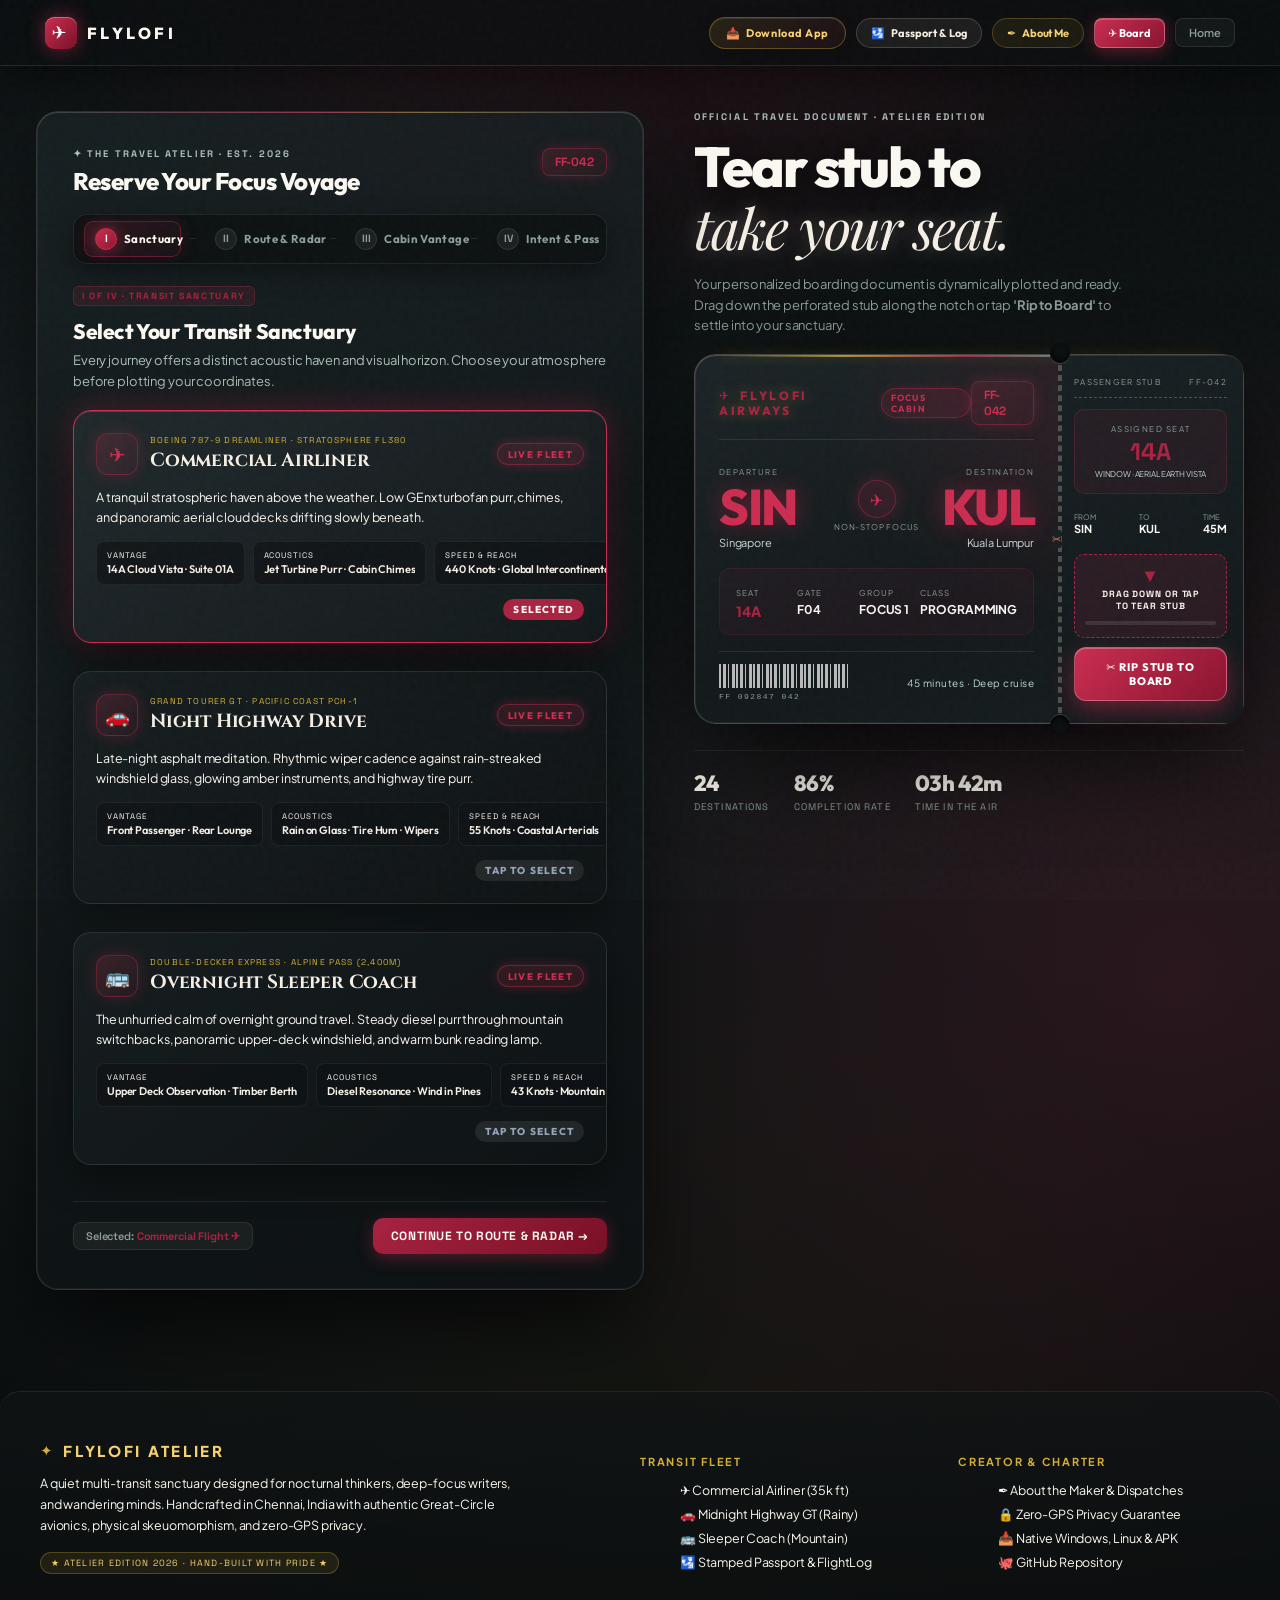
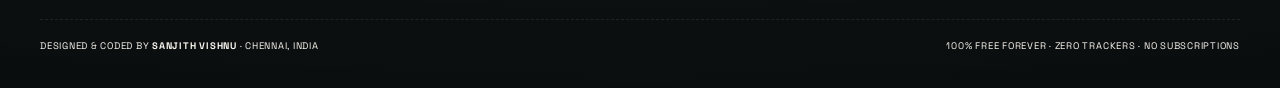
==== commit 4a6868a8: "Fix mobile app boarding pass tear bug, optimize mobile topbar, and synchronize human atelier craftsm" ====
--- a/focus-flight/index.html
+++ b/focus-flight/index.html
@@ -178,7 +178,7 @@
 .options input{position:absolute;inset:0;width:100%;height:100%;opacity:0;cursor:pointer;margin:0;z-index:2}
 
 /* ==========================================================================
-   MULTI-TRANSIT EXPANSION (FLIGHT, CAR, BUS ROADMAP - STANDOUT SYSTEM)
+   MULTI-TRANSIT CONFIGURATION & DYNAMICS ENGINE (AIRLINER, GT HIGHWAY, SLEEPER COACH)
    ========================================================================== */
 .transit-mode-bar{
   margin-bottom:16px;padding:12px 14px;border-radius:12px;
@@ -2403,7 +2403,7 @@
 
 
 /* ==========================================================================
-   HUMAN CRAFTSMANSHIP: MOTION PHYSICS, SPOTLIGHTS & TACTILE INTERACTIONS
+   MOTION MECHANICS: GYROSCOPE TILT, SPECULAR RIM LIGHTING & SPATIAL TRANSITIONS
    ========================================================================== */
 
 /* Step Spatial Slide Engine */
@@ -2987,6 +2987,76 @@
   margin: 0 !important;
 }
 
+@media (max-width: 768px) {
+  .topbar {
+    height: 58px !important;
+    padding: 0 10px !important;
+  }
+  .brand {
+    font-size: 13.5px !important;
+    letter-spacing: 0.14em !important;
+  }
+  .brand span {
+    width: 28px !important;
+    height: 28px !important;
+    font-size: 13px !important;
+    margin-right: 6px !important;
+  }
+  .route-tracker {
+    display: none !important;
+  }
+  .top-actions {
+    gap: 5px !important;
+  }
+  .top-actions button, .top-actions a {
+    padding: 6px 9px !important;
+    font-size: 10.5px !important;
+    border-radius: 999px !important;
+  }
+  .download-trigger-btn span:not(.dl-icon) {
+    display: none !important;
+  }
+  .passport-log-btn span:not(.btn-icon) {
+    display: none !important;
+  }
+  .about-me-btn span:not(.btn-icon) {
+    display: none !important;
+  }
+  #homeNavButton {
+    display: none !important;
+  }
+  #quickLaunchNav {
+    display: inline-flex !important;
+    align-items: center !important;
+    padding: 6px 13px !important;
+    font-size: 11.5px !important;
+    font-weight: 800 !important;
+    background: linear-gradient(135deg, #cb2d50, #88142f) !important;
+    color: #ffffff !important;
+    border: 1px solid rgba(255, 255, 255, 0.35) !important;
+    box-shadow: 0 0 16px rgba(203, 45, 80, 0.5) !important;
+    white-space: nowrap !important;
+  }
+}
+
+@keyframes passPulseGlow {
+  0% { box-shadow: 0 0 0 rgba(203, 45, 80, 0); }
+  50% { box-shadow: 0 0 35px rgba(203, 45, 80, 0.65), 0 0 60px rgba(212, 175, 55, 0.35); }
+  100% { box-shadow: 0 0 0 rgba(203, 45, 80, 0); }
+}
+.pass-pulse-glow {
+  animation: passPulseGlow 1.2s cubic-bezier(0.16, 1, 0.3, 1) !important;
+}
+
+@keyframes stubReadyPulse {
+  0% { border-color: rgba(203, 45, 80, 0.4); box-shadow: 0 0 0 rgba(203, 45, 80, 0); }
+  50% { border-color: var(--gold); box-shadow: 0 0 25px rgba(212, 175, 55, 0.5), inset 0 0 15px rgba(203, 45, 80, 0.3); }
+  100% { border-color: rgba(203, 45, 80, 0.4); box-shadow: 0 0 0 rgba(203, 45, 80, 0); }
+}
+.stub-ready-pulse {
+  animation: stubReadyPulse 1.6s ease-in-out infinite !important;
+}
+
 @media (max-width: 600px) {
   .hmc-bottom {
     grid-template-columns: 1fr 1fr !important;
@@ -3145,6 +3215,83 @@
 
 .acf-bottom strong {
   color: var(--beige-warm) !important;
+}
+
+
+
+/* Bespoke Travel Dossier Anatomy (Breaks repetitive AI bullet lists) */
+.tec-header-left {
+  display: flex !important;
+  align-items: center !important;
+  gap: 12px !important;
+}
+
+.tec-badge-spec {
+  font-family: var(--font-mono) !important;
+  font-size: 8.5px !important;
+  letter-spacing: 0.14em !important;
+  text-transform: uppercase !important;
+  color: var(--gold) !important;
+  display: block !important;
+  margin-bottom: 2px !important;
+}
+
+.tec-title {
+  font-family: var(--font-serif) !important;
+  font-size: 19px !important;
+  font-weight: 700 !important;
+  color: var(--beige) !important;
+  letter-spacing: -0.01em !important;
+  margin: 0 !important;
+}
+
+.tec-narrative {
+  font-size: 12.5px !important;
+  line-height: 1.6 !important;
+  color: var(--beige-dim) !important;
+  margin: 12px 0 14px !important;
+}
+
+.tec-dossier-grid {
+  display: grid !important;
+  grid-template-columns: repeat(3, 1fr) !important;
+  gap: 8px !important;
+  margin-bottom: 14px !important;
+}
+
+@media (max-width: 640px) {
+  .tec-dossier-grid {
+    grid-template-columns: 1fr !important;
+    gap: 6px !important;
+  }
+}
+
+.tec-dossier-item {
+  background: rgba(14, 18, 20, 0.6) !important;
+  border: 1px solid rgba(214, 206, 194, 0.08) !important;
+  border-radius: 8px !important;
+  padding: 8px 10px !important;
+}
+
+.tdi-label {
+  display: block !important;
+  font-family: var(--font-mono) !important;
+  font-size: 8px !important;
+  letter-spacing: 0.12em !important;
+  color: var(--text-muted) !important;
+  text-transform: uppercase !important;
+  margin-bottom: 2px !important;
+}
+
+.tdi-val {
+  display: block !important;
+  font-family: var(--font-display) !important;
+  font-size: 11px !important;
+  font-weight: 600 !important;
+  color: var(--beige) !important;
+  white-space: nowrap !important;
+  overflow: hidden !important;
+  text-overflow: ellipsis !important;
 }
 
 </style>
@@ -3247,16 +3394,30 @@
               <!-- Card 1: Commercial Airliner -->
               <div class="transit-experience-card active" data-mode="flight" id="cardModeFlight">
                 <div class="tec-top">
-                  <span class="tec-icon">✈</span>
-                  <span class="tec-tag live">LIVE EXPERIENCE</span>
+                  <div class="tec-header-left">
+                    <span class="tec-icon">✈</span>
+                    <div>
+                      <span class="tec-badge-spec">BOEING 787-9 DREAMLINER · STRATOSPHERE FL380</span>
+                      <h4 class="tec-title">Commercial Airliner</h4>
+                    </div>
+                  </div>
+                  <span class="tec-tag live">LIVE FLEET</span>
                 </div>
-                <div class="tec-title">Commercial Airliner</div>
-                <div class="tec-sub">Boeing 787 Dreamliner · 35,000 ft High Altitude Cruise</div>
-                <ul class="tec-perks">
-                  <li>☁️ Stratospheric cloud vistas &amp; sunset horizon</li>
-                  <li>🎧 Deep jet turbine engine drone &amp; lo-fi jazz</li>
-                  <li>💺 Window, middle, aisle &amp; first class suites</li>
-                </ul>
+                <p class="tec-narrative">A tranquil stratospheric haven above the weather. Low GEnx turbofan purr, chimes, and panoramic aerial cloud decks drifting slowly beneath.</p>
+                <div class="tec-dossier-grid">
+                  <div class="tec-dossier-item">
+                    <span class="tdi-label">VANTAGE</span>
+                    <span class="tdi-val">14A Cloud Vista · Suite 01A</span>
+                  </div>
+                  <div class="tec-dossier-item">
+                    <span class="tdi-label">ACOUSTICS</span>
+                    <span class="tdi-val">Jet Turbine Purr · Cabin Chimes</span>
+                  </div>
+                  <div class="tec-dossier-item">
+                    <span class="tdi-label">SPEED &amp; REACH</span>
+                    <span class="tdi-val">440 Knots · Global Intercontinental</span>
+                  </div>
+                </div>
                 <div class="tec-action">
                   <span class="tec-status">Selected</span>
                 </div>
@@ -3265,16 +3426,30 @@
               <!-- Card 2: Highway GT Car -->
               <div class="transit-experience-card" data-mode="car" id="cardModeCar">
                 <div class="tec-top">
-                  <span class="tec-icon">🚗</span>
-                  <span class="tec-tag live">LIVE EXPERIENCE</span>
+                  <div class="tec-header-left">
+                    <span class="tec-icon">🚗</span>
+                    <div>
+                      <span class="tec-badge-spec">GRAND TOURER GT · PACIFIC COAST PCH-1</span>
+                      <h4 class="tec-title">Night Highway Drive</h4>
+                    </div>
+                  </div>
+                  <span class="tec-tag live">LIVE FLEET</span>
                 </div>
-                <div class="tec-title">Night Highway Drive</div>
-                <div class="tec-sub">Grand Tourer · Rainy Coastal Freeway</div>
-                <ul class="tec-perks">
-                  <li>🌧️ Raindrops on glass &amp; neon reflections</li>
-                  <li>🎧 Rhythmic wipers &amp; highway tire hum</li>
-                  <li>💺 Front passenger &amp; rear leather lounge</li>
-                </ul>
+                <p class="tec-narrative">Late-night asphalt meditation. Rhythmic wiper cadence against rain-streaked windshield glass, glowing amber instruments, and highway tire purr.</p>
+                <div class="tec-dossier-grid">
+                  <div class="tec-dossier-item">
+                    <span class="tdi-label">VANTAGE</span>
+                    <span class="tdi-val">Front Passenger · Rear Lounge</span>
+                  </div>
+                  <div class="tec-dossier-item">
+                    <span class="tdi-label">ACOUSTICS</span>
+                    <span class="tdi-val">Rain on Glass · Tire Hum · Wipers</span>
+                  </div>
+                  <div class="tec-dossier-item">
+                    <span class="tdi-label">SPEED &amp; REACH</span>
+                    <span class="tdi-val">55 Knots · Coastal Arterials</span>
+                  </div>
+                </div>
                 <div class="tec-action">
                   <span class="tec-status">Tap to Select</span>
                 </div>
@@ -3283,16 +3458,30 @@
               <!-- Card 3: Sleeper Coach -->
               <div class="transit-experience-card" data-mode="bus" id="cardModeBus">
                 <div class="tec-top">
-                  <span class="tec-icon">🚌</span>
-                  <span class="tec-tag live">LIVE EXPERIENCE</span>
+                  <div class="tec-header-left">
+                    <span class="tec-icon">🚌</span>
+                    <div>
+                      <span class="tec-badge-spec">DOUBLE-DECKER EXPRESS · ALPINE PASS (2,400M)</span>
+                      <h4 class="tec-title">Overnight Sleeper Coach</h4>
+                    </div>
+                  </div>
+                  <span class="tec-tag live">LIVE FLEET</span>
                 </div>
-                <div class="tec-title">Overnight Sleeper Coach</div>
-                <div class="tec-sub">Double-Decker Express · Mountain Highway</div>
-                <ul class="tec-perks">
-                  <li>🛣️ Real asphalt highway &amp; misty mountain pines</li>
-                  <li>🎧 Low engine purr &amp; passing highway breeze</li>
-                  <li>💺 Upper observation deck &amp; private wood berth</li>
-                </ul>
+                <p class="tec-narrative">The unhurried calm of overnight ground travel. Steady diesel purr through mountain switchbacks, panoramic upper-deck windshield, and warm bunk reading lamp.</p>
+                <div class="tec-dossier-grid">
+                  <div class="tec-dossier-item">
+                    <span class="tdi-label">VANTAGE</span>
+                    <span class="tdi-val">Upper Deck Observation · Timber Berth</span>
+                  </div>
+                  <div class="tec-dossier-item">
+                    <span class="tdi-label">ACOUSTICS</span>
+                    <span class="tdi-val">Diesel Resonance · Wind in Pines</span>
+                  </div>
+                  <div class="tec-dossier-item">
+                    <span class="tdi-label">SPEED &amp; REACH</span>
+                    <span class="tdi-val">43 Knots · Mountain Pass Route</span>
+                  </div>
+                </div>
                 <div class="tec-action">
                   <span class="tec-status">Tap to Select</span>
                 </div>
@@ -3754,8 +3943,8 @@
 
             <div class="step-footer">
               <button type="button" class="step-back-btn" id="step4BackBtn">← Back to Seat</button>
-              <button type="button" class="step-confirm-btn" id="step4ConfirmBtn">
-                🎫 Confirm &amp; Rip Stub to Board
+              <button type="button" class="step-confirm-btn" id="step4ConfirmBtn" title="Proceed to the physical Boarding Pass to tear your stub">
+                🎫 Proceed to Boarding Pass &amp; Rip to Board →
               </button>
             </div>
           </div>
@@ -3849,7 +4038,7 @@
               <!-- Tactile Motion Tear Handle -->
               <div class="stub-motion-handle" id="stubTearHandle" title="Drag / Swipe Down to Tear Stub">
                 <div class="handle-arrow">▼</div>
-                <div class="handle-text" id="handleActionText">DRAG DOWN<br>TO TEAR STUB</div>
+                <div class="handle-text" id="handleActionText">DRAG DOWN OR TAP<br>TO TEAR STUB</div>
                 <div class="tear-progress-track">
                   <div class="tear-progress-fill" id="tearProgressFill"></div>
                 </div>
@@ -4035,7 +4224,7 @@
 
 <script>
 /* ==========================================================================
-   HUMAN TOUCH: WEB AUDIO SYNTHESIZER & FLUID MOTION ENGINE
+   DSP ENGINE: PROCEDURAL CABIN ACOUSTICS, HAPTICS & TICKET MECHANICAL SOUNDS
    ========================================================================== */
 
 let _craftAudioCtx = null;
@@ -4373,7 +4562,7 @@
     stampSub: 'GATE CLOSED · CLEARED FOR FLIGHT',
     stubHeader: 'PASSENGER STUB',
     ripBtnText: '✂ Rip Stub to Board Flight',
-    actionText: 'DRAG DOWN<br>TO TEAR STUB',
+    actionText: 'DRAG DOWN OR TAP<br>TO TEAR STUB',
     defaultSeat: '14A',
     routes: Object.keys(AIRPORT_REGISTRY).reduce((acc, code) => {
       acc[code] = { name: `${AIRPORT_REGISTRY[code].city} (${AIRPORT_REGISTRY[code].country})`, code };
@@ -4404,7 +4593,7 @@
     stampSub: 'FAST-LANE AUTHORIZED · READY TO CRUISE',
     stubHeader: 'HIGHWAY TOLL STUB',
     ripBtnText: '✂ Rip Stub to Start Highway Drive',
-    actionText: 'DRAG DOWN<br>TO TEAR PASS',
+    actionText: 'DRAG DOWN OR TAP<br>TO TEAR PASS',
     defaultSeat: 'FP',
     routes: {
       PCH: { name: 'Pacific Coast Highway (Monterey)', code: 'PCH' },
@@ -4443,7 +4632,7 @@
     stampSub: 'CABIN LIGHTS DIMMED · DEPARTING SOON',
     stubHeader: 'COACH TICKET STUB',
     ripBtnText: '✂ Rip Stub to Board Sleeper Coach',
-    actionText: 'DRAG DOWN<br>TO TEAR TICKET',
+    actionText: 'DRAG DOWN OR TAP<br>TO TEAR TICKET',
     defaultSeat: '01A',
     routes: {
       TYO: { name: 'Tokyo Station (Midnight Departure)', code: 'TYO' },
@@ -5164,10 +5353,21 @@
     lastLandedHub = activeFlight.destination;
   } catch(e) {}
   selectView('cruiseView');
-  try {
-    $('cruiseFrame').contentWindow.location.reload();
-  } catch(e) {
-    $('cruiseFrame').src = 'cruise.html?embedded=1';
+
+  const q = new URLSearchParams({
+    embedded: '1',
+    mode: activeFlight.transitMode || 'flight',
+    from: activeFlight.departure || 'MAA',
+    to: activeFlight.destination || 'SIN',
+    duration: String(activeFlight.duration || '45'),
+    seat: activeFlight.seat || '14A',
+    category: activeFlight.category || 'Code',
+    t: String(Date.now())
+  }).toString();
+
+  const frame = $('cruiseFrame');
+  if (frame) {
+    frame.src = `cruise.html?${q}`;
   }
 }
 
@@ -5783,7 +5983,20 @@
 $('homeNavButton').onclick = () => selectView('homeView');
 $('homeButton').onclick = () => selectView('homeView');
 $('quickLaunchNav')?.addEventListener('click', () => {
-  $('boardingPass')?.scrollIntoView({behavior: 'smooth', block: 'center'});
+  updateLiveBoardingPass();
+  const bp = $('boardingPass');
+  if (bp) {
+    bp.scrollIntoView({behavior: 'smooth', block: 'center'});
+    bp.classList.remove('pass-pulse-glow');
+    void bp.offsetWidth;
+    bp.classList.add('pass-pulse-glow');
+  }
+  const stubEl = $('passStubTearable');
+  if (stubEl) {
+    stubEl.classList.remove('stub-ready-pulse');
+    void stubEl.offsetWidth;
+    stubEl.classList.add('stub-ready-pulse');
+  }
 });
 
 window.addEventListener('message', (event) => {
@@ -5855,7 +6068,7 @@
   isDragging = false;
   currentDeltaY = 0;
   if (stub) {
-    stub.classList.remove('tearing', 'torn-off');
+    stub.classList.remove('tearing', 'torn-off', 'stub-ready-pulse');
     stub.style.transform = '';
   }
   if (tearProgress) tearProgress.style.width = '0%';
@@ -5873,7 +6086,7 @@
   }
 
   if (stub) {
-    stub.classList.remove('tearing');
+    stub.classList.remove('tearing', 'stub-ready-pulse');
     stub.classList.add('torn-off');
     if (tearProgress) tearProgress.style.width = '100%';
   }
@@ -5899,8 +6112,10 @@
 // 1. Infallible Quick Rip Button (Works across Mobile Touch, Pointer, and Click)
 if (quickRip) {
   const handleQuickRip = (e) => {
-    e.preventDefault();
-    e.stopPropagation();
+    if (e) {
+      e.preventDefault();
+      e.stopPropagation();
+    }
     triggerCompleteTear();
   };
   quickRip.addEventListener('click', handleQuickRip);
@@ -5908,35 +6123,36 @@
 }
 
 // 2. Touch & Pointer Dragging Logic with Page-Scroll Lock
-function startDrag(clientY, target) {
+function startDrag(clientX, clientY, target) {
   if (hasTorn) return false;
-  // If user touched the Quick Rip button, do NOT hijack with drag
   if (target && target.closest && target.closest('#quickRipBtn')) {
     return false;
   }
   isDragging = true;
   startY = clientY;
+  startX = clientX;
   currentDeltaY = 0;
   lastSoundDelta = 0;
+  dragStartTime = Date.now();
   if (stub) stub.classList.add('tearing');
   playTearSound('drag');
   return true;
 }
 
-function moveDrag(clientY) {
+function moveDrag(clientX, clientY) {
   if (!isDragging || hasTorn) return;
   const dy = Math.max(0, clientY - startY);
   currentDeltaY = dy;
 
-    const rot = Math.min(18, dy * 0.14);
-  const shiftX = Math.min(24, dy * 0.18);
+  const rot = Math.min(18, dy * 0.16);
+  const shiftX = Math.min(24, dy * 0.2);
   if (stub) stub.style.transform = `translate(${shiftX}px, ${dy}px) rotate(${rot}deg)`;
 
-  const targetLimit = window.innerWidth <= 600 ? 45 : 65;
+  const targetLimit = window.innerWidth <= 600 ? 30 : 55;
   const pct = Math.min(100, (dy / targetLimit) * 100);
   if (tearProgress) tearProgress.style.width = `${pct}%`;
 
-if (dy - lastSoundDelta > 14) {
+  if (dy - lastSoundDelta > 12) {
     playTearSound('drag');
     lastSoundDelta = dy;
     if (navigator.vibrate) {
@@ -5949,12 +6165,20 @@
   }
 }
 
-function endDrag() {
+function endDrag(e) {
   if (!isDragging || hasTorn) return;
   isDragging = false;
   if (stub) stub.classList.remove('tearing');
 
-  const minReleaseThreshold = window.innerWidth <= 600 ? 40 : 55;
+  const dragDuration = Date.now() - dragStartTime;
+  const minReleaseThreshold = window.innerWidth <= 600 ? 26 : 42;
+
+  // Quick tap (< 320ms and small displacement): treat as intentional tap-to-tear!
+  if (currentDeltaY < 12 && dragDuration < 320) {
+    triggerCompleteTear();
+    return;
+  }
+
   if (currentDeltaY >= minReleaseThreshold) {
     triggerCompleteTear();
   } else {
@@ -5973,7 +6197,8 @@
 if (stub) {
   stub.addEventListener('touchstart', (e) => {
     if (e.touches && e.touches.length > 0) {
-      if (startDrag(e.touches[0].clientY, e.target)) {
+      const touch = e.touches[0];
+      if (startDrag(touch.clientX, touch.clientY, e.target)) {
         e.preventDefault();
       }
     }
@@ -5982,48 +6207,50 @@
   stub.addEventListener('touchmove', (e) => {
     if (isDragging && e.touches && e.touches.length > 0) {
       e.preventDefault(); // Crucial: stops mobile browser pull-to-refresh & vertical page scroll
-      moveDrag(e.touches[0].clientY);
+      moveDrag(e.touches[0].clientX, e.touches[0].clientY);
     }
   }, { passive: false });
 
   stub.addEventListener('touchend', (e) => {
-    if (isDragging) endDrag();
+    if (isDragging) endDrag(e);
   });
 
-  stub.addEventListener('touchcancel', () => {
-    if (isDragging) endDrag();
+  stub.addEventListener('touchcancel', (e) => {
+    if (isDragging) endDrag(e);
   });
 
   // Pointer events for Desktop Mouse Dragging
   stub.addEventListener('pointerdown', (e) => {
     if (e.pointerType === 'touch') return; // Handled by touch events
-    if (startDrag(e.clientY, e.target)) {
+    if (startDrag(e.clientX, e.clientY, e.target)) {
       try { stub.setPointerCapture(e.pointerId); } catch(err) {}
     }
   });
 
   stub.addEventListener('pointermove', (e) => {
     if (e.pointerType === 'touch') return;
-    moveDrag(e.clientY);
+    moveDrag(e.clientX, e.clientY);
   });
 
   stub.addEventListener('pointerup', (e) => {
     if (e.pointerType === 'touch') return;
-    endDrag();
+    endDrag(e);
   });
 
   stub.addEventListener('pointercancel', (e) => {
     if (e.pointerType === 'touch') return;
-    endDrag();
+    endDrag(e);
   });
 }
 
-// Make tapping anywhere on the motion handle also tear immediately on mobile/desktop
+// Tap anywhere on stub motion handle tears immediately
 if (tearHandle) {
-  tearHandle.addEventListener('click', (e) => {
+  const handleTearTap = (e) => {
     if (e.target.closest && e.target.closest('#quickRipBtn')) return;
     triggerCompleteTear();
-  });
+  };
+  tearHandle.addEventListener('click', handleTearTap);
+  tearHandle.addEventListener('touchend', handleTearTap);
 }
 
 // Download Hub Modal Logic & Desktop PWA Installation
@@ -6234,7 +6461,7 @@
 $('step3NextBtn')?.addEventListener('click', () => goToCustomStep(4));
 $('step4BackBtn')?.addEventListener('click', () => goToCustomStep(3));
 
-// Confirm & Rip Stub Button
+// Confirm & Go to Boarding Pass Button
 $('step4ConfirmBtn')?.addEventListener('click', () => {
   updateLiveBoardingPass();
   const bp = $('boardingPass');
@@ -6244,10 +6471,12 @@
     bp.classList.add('pass-pulse-glow');
     bp.scrollIntoView({ behavior: 'smooth', block: 'center' });
   }
-  // Seamlessly initiate tear and transition into cruise
-  setTimeout(() => {
-    triggerCompleteTear();
-  }, 450);
+  const stubEl = $('passStubTearable');
+  if (stubEl) {
+    stubEl.classList.remove('stub-ready-pulse');
+    void stubEl.offsetWidth;
+    stubEl.classList.add('stub-ready-pulse');
+  }
 });
 
 // Initialize wizard step from URL query (?step=2), hash (#step2), or default to step 1
@@ -6557,7 +6786,7 @@
 </script>
 
   <!-- =========================================================================
-       PASSPORT, FLIGHTLOG & MEMBERSHIP MODAL (OUTSHINES FOCUSFLIGHT)
+       VOYAGE LEDGER, IMMIGRATION PASSPORT & ALLIANCE TIER PROGRESSION MODAL
        ========================================================================= -->
   <div class="passport-modal-backdrop" id="passportModal" role="dialog" aria-modal="true" aria-labelledby="passportModalTitle" hidden>
     <div class="passport-modal-box">
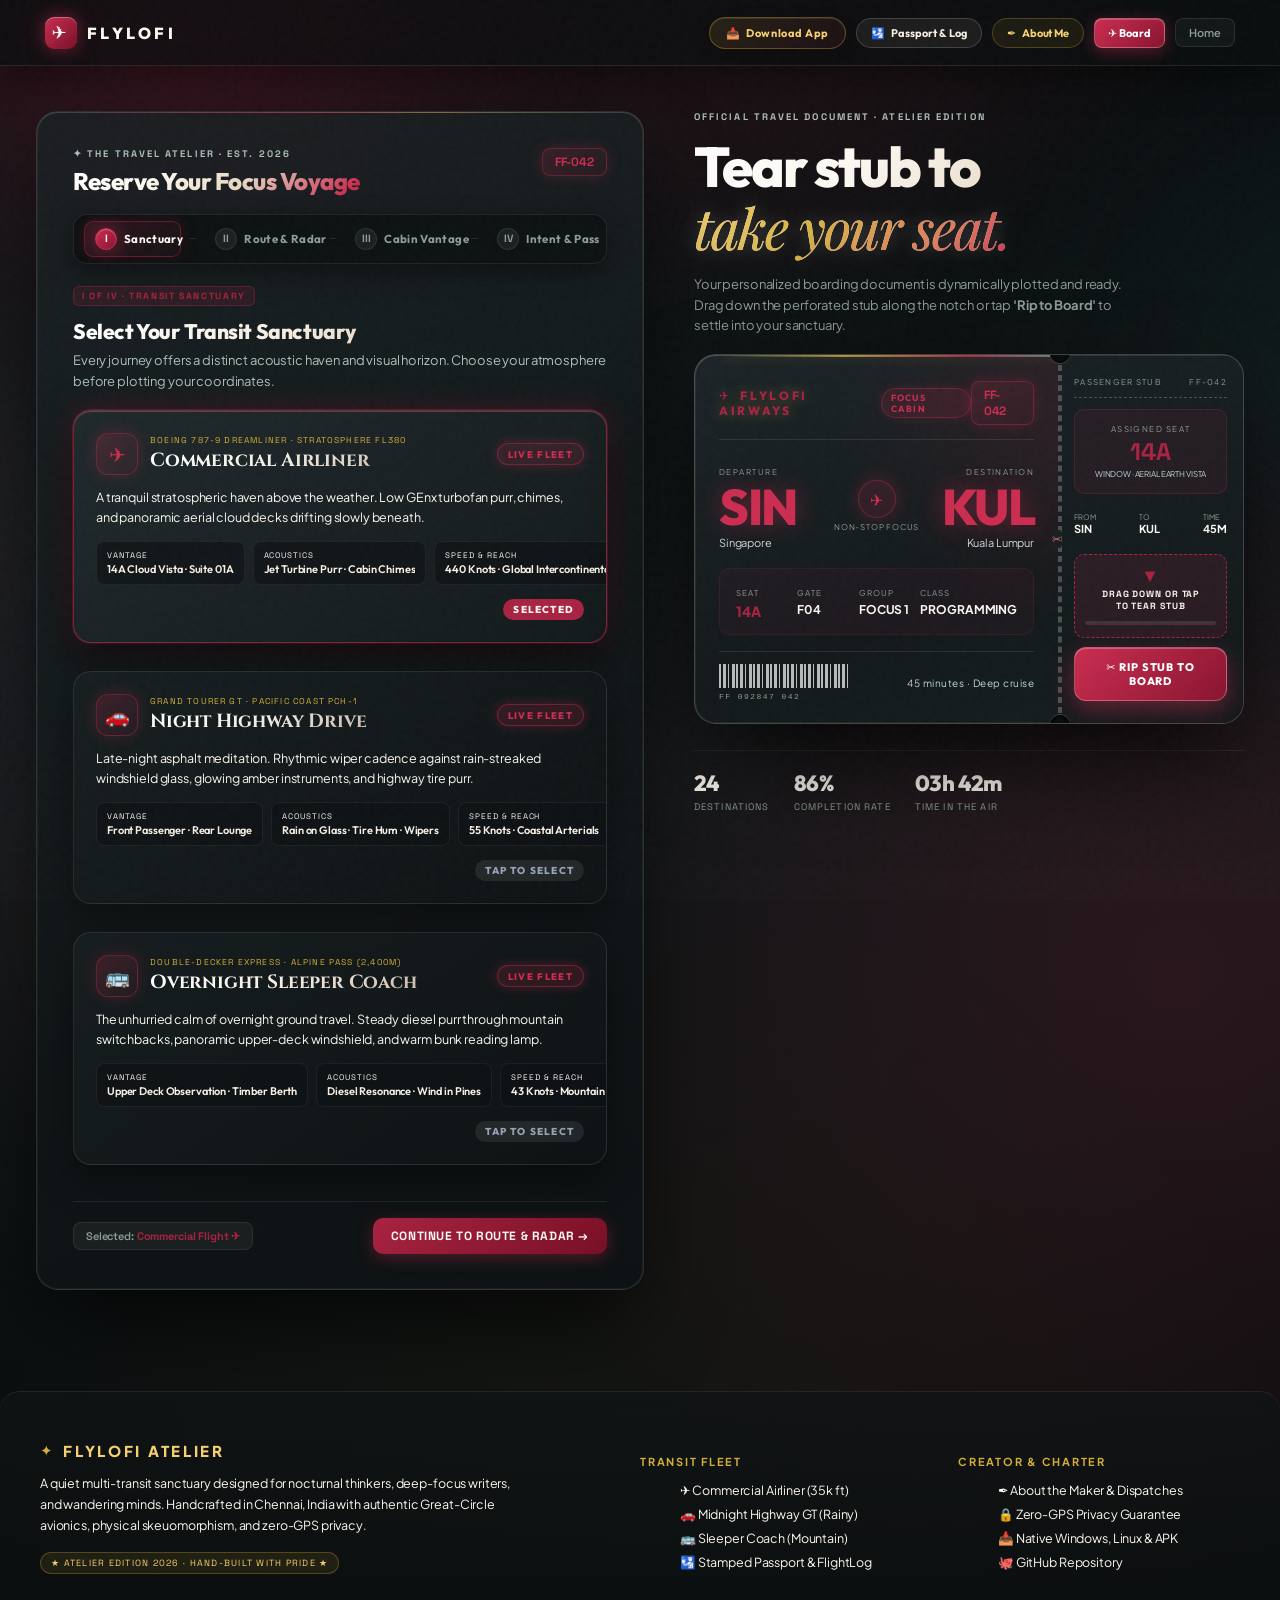
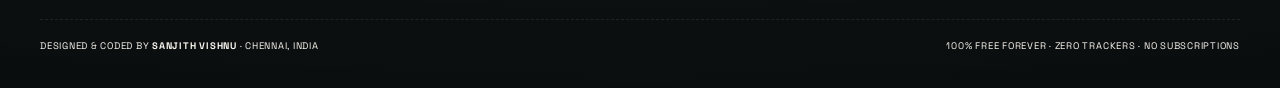
==== commit 641583fa: "Implement Awwwards 'Gradient Gradients' fluid mesh aurora, dynamic cursor spotlights, and metallic t" ====
--- a/focus-flight/index.html
+++ b/focus-flight/index.html
@@ -3294,10 +3294,193 @@
   text-overflow: ellipsis !important;
 }
 
+/* ==========================================================================
+   AWWWARDS "GRADIENT GRADIENTS" FLUID MESH AURORA & DYNAMIC SPECULAR LIGHTING
+   ========================================================================== */
+.ambient-gradient-mesh {
+  position: fixed;
+  inset: -25%;
+  width: 150%;
+  height: 150%;
+  overflow: hidden;
+  pointer-events: none;
+  z-index: 0;
+  filter: blur(95px) saturate(145%);
+  opacity: 0.68;
+  will-change: transform;
+}
+
+.mesh-orb {
+  position: absolute;
+  border-radius: 50%;
+  mix-blend-mode: screen;
+  will-change: transform;
+}
+
+.mesh-orb-1 {
+  width: 58vw;
+  height: 58vw;
+  top: -12vw;
+  left: 8vw;
+  background: radial-gradient(circle, rgba(203, 45, 80, 0.32) 0%, rgba(168, 35, 66, 0.14) 45%, transparent 70%);
+  animation: orbDrift1 24s ease-in-out infinite alternate;
+}
+
+.mesh-orb-2 {
+  width: 52vw;
+  height: 52vw;
+  top: 28vh;
+  right: -6vw;
+  background: radial-gradient(circle, rgba(28, 55, 60, 0.45) 0%, rgba(18, 36, 40, 0.16) 50%, transparent 70%);
+  animation: orbDrift2 30s ease-in-out infinite alternate;
+}
+
+.mesh-orb-3 {
+  width: 44vw;
+  height: 44vw;
+  bottom: -6vh;
+  left: 22vw;
+  background: radial-gradient(circle, rgba(212, 175, 55, 0.18) 0%, rgba(203, 45, 80, 0.1) 42%, transparent 70%);
+  animation: orbDrift3 26s ease-in-out infinite alternate;
+}
+
+.mesh-orb-4 {
+  width: 38vw;
+  height: 38vw;
+  top: 55vh;
+  left: -6vw;
+  background: radial-gradient(circle, rgba(223, 117, 87, 0.16) 0%, rgba(168, 35, 66, 0.08) 50%, transparent 70%);
+  animation: orbDrift4 21s ease-in-out infinite alternate;
+}
+
+@keyframes orbDrift1 {
+  0% { transform: translate3d(0, 0, 0) scale(1); }
+  50% { transform: translate3d(7vw, 10vh, 0) scale(1.12); }
+  100% { transform: translate3d(-6vw, 5vh, 0) scale(0.96); }
+}
+
+@keyframes orbDrift2 {
+  0% { transform: translate3d(0, 0, 0) scale(1); }
+  50% { transform: translate3d(-9vw, -7vh, 0) scale(1.09); }
+  100% { transform: translate3d(5vw, 8vh, 0) scale(0.94); }
+}
+
+@keyframes orbDrift3 {
+  0% { transform: translate3d(0, 0, 0) scale(1); }
+  50% { transform: translate3d(-5vw, -10vh, 0) scale(1.14); }
+  100% { transform: translate3d(7vw, -4vh, 0) scale(1); }
+}
+
+@keyframes orbDrift4 {
+  0% { transform: translate3d(0, 0, 0) scale(0.92); }
+  50% { transform: translate3d(10vw, -5vh, 0) scale(1.08); }
+  100% { transform: translate3d(-3vw, 7vh, 0) scale(1); }
+}
+
+/* Shimmering Metallic Gradient Typography (Awwwards "We Are Cocoon" Effect) */
+#bookFlightTitle,
+#ticketColTitle {
+  background: linear-gradient(135deg, #ffffff 0%, #fbf8f1 28%, #e8d9c5 58%, #cb2d50 95%) !important;
+  -webkit-background-clip: text !important;
+  -webkit-text-fill-color: transparent !important;
+  text-shadow: none !important;
+}
+
+#ticketColTitle em,
+.hero h1 em,
+em {
+  background: linear-gradient(135deg, #f5d070 0%, #d4af37 40%, #df7557 75%, #cb2d50 100%) !important;
+  -webkit-background-clip: text !important;
+  -webkit-text-fill-color: transparent !important;
+  font-style: italic !important;
+}
+
+.step-heading {
+  background: linear-gradient(135deg, #ffffff 0%, #f4ede2 40%, #c4b59f 100%) !important;
+  -webkit-background-clip: text !important;
+  -webkit-text-fill-color: transparent !important;
+}
+
+.tec-title {
+  background: linear-gradient(135deg, #ffffff 0%, #f4ede2 50%, #c9bbae 100%) !important;
+  -webkit-background-clip: text !important;
+  -webkit-text-fill-color: transparent !important;
+}
+
+/* Holographic Security Foil Sheen on Boarding Pass (Awwwards "USA Today" Effect) */
+.boarding-pass-card {
+  position: relative !important;
+  overflow: hidden !important;
+}
+
+.boarding-pass-card::after {
+  content: "";
+  position: absolute;
+  top: -60%;
+  left: -60%;
+  width: 220%;
+  height: 220%;
+  background: linear-gradient(
+    115deg,
+    transparent 38%,
+    rgba(214, 206, 194, 0.03) 44%,
+    rgba(212, 175, 55, 0.12) 48%,
+    rgba(203, 45, 80, 0.16) 52%,
+    rgba(255, 255, 255, 0.1) 55%,
+    transparent 62%
+  );
+  transform: translateX(-120%) rotate(25deg);
+  pointer-events: none;
+  z-index: 4;
+}
+
+.boarding-pass-card:hover::after,
+.boarding-pass-card.pass-pulse-glow::after {
+  animation: holographicSheen 2.6s cubic-bezier(0.16, 1, 0.3, 1) forwards;
+}
+
+@keyframes holographicSheen {
+  0% { transform: translateX(-120%) rotate(25deg); opacity: 0; }
+  15% { opacity: 0.85; }
+  55% { transform: translateX(120%) rotate(25deg); opacity: 0.85; }
+  100% { transform: translateX(120%) rotate(25deg); opacity: 0; }
+}
+
+/* Multi-Tone Gradient Border & Specular Rim Light */
+.transit-experience-card.active {
+  border-color: rgba(203, 45, 80, 0.5) !important;
+  box-shadow: 
+    0 16px 42px rgba(0, 0, 0, 0.6),
+    0 0 0 1px rgba(203, 45, 80, 0.35),
+    inset 0 1px 0 rgba(255, 255, 255, 0.18),
+    0 0 32px rgba(203, 45, 80, 0.25) !important;
+}
+
+.step-nav-btn.active .step-num {
+  background: linear-gradient(135deg, #cb2d50 0%, #88142f 100%) !important;
+  box-shadow: 0 0 18px rgba(203, 45, 80, 0.55), inset 0 1px 0 rgba(255, 255, 255, 0.3) !important;
+}
+
+.step-confirm-btn {
+  background: linear-gradient(135deg, #cb2d50 0%, #88142f 60%, #560c1d 100%) !important;
+  box-shadow: 0 8px 28px rgba(203, 45, 80, 0.45), inset 0 1px 0 rgba(255, 255, 255, 0.25) !important;
+}
+.step-confirm-btn:hover {
+  background: linear-gradient(135deg, #df375e 0%, #a01738 60%, #681023 100%) !important;
+  box-shadow: 0 12px 36px rgba(203, 45, 80, 0.65), inset 0 1px 0 rgba(255, 255, 255, 0.35) !important;
+}
+
 </style>
 </head>
 <body>
-<div class="app">
+<!-- AWWWARDS FLUID MESH GRADIENT AURORA -->
+<div class="ambient-gradient-mesh" aria-hidden="true">
+  <div class="mesh-orb mesh-orb-1"></div>
+  <div class="mesh-orb mesh-orb-2"></div>
+  <div class="mesh-orb mesh-orb-3"></div>
+  <div class="mesh-orb mesh-orb-4"></div>
+</div>
+<div class="app" style="position:relative;z-index:1">
   <!-- Unified Topbar Navigation -->
   <header class="topbar">
     <div class="brand"><span>✈</span>FLYLOFI</div>
@@ -4357,8 +4540,8 @@
     });
   }
 
-  // Spotlight Torch Effect for Cards
-  const trackCards = document.querySelectorAll('.transit-experience-card, .dest-card');
+  // Awwwards Gradient Spotlight Torch Effect for Cards & Panels
+  const trackCards = document.querySelectorAll('.transit-experience-card, .dest-card, .boarding-pass-card, .journey-confirmation-card, .flight-radar-card, .booking, .custom-timer-box');
   trackCards.forEach(card => {
     card.addEventListener('mousemove', (e) => {
       const rect = card.getBoundingClientRect();
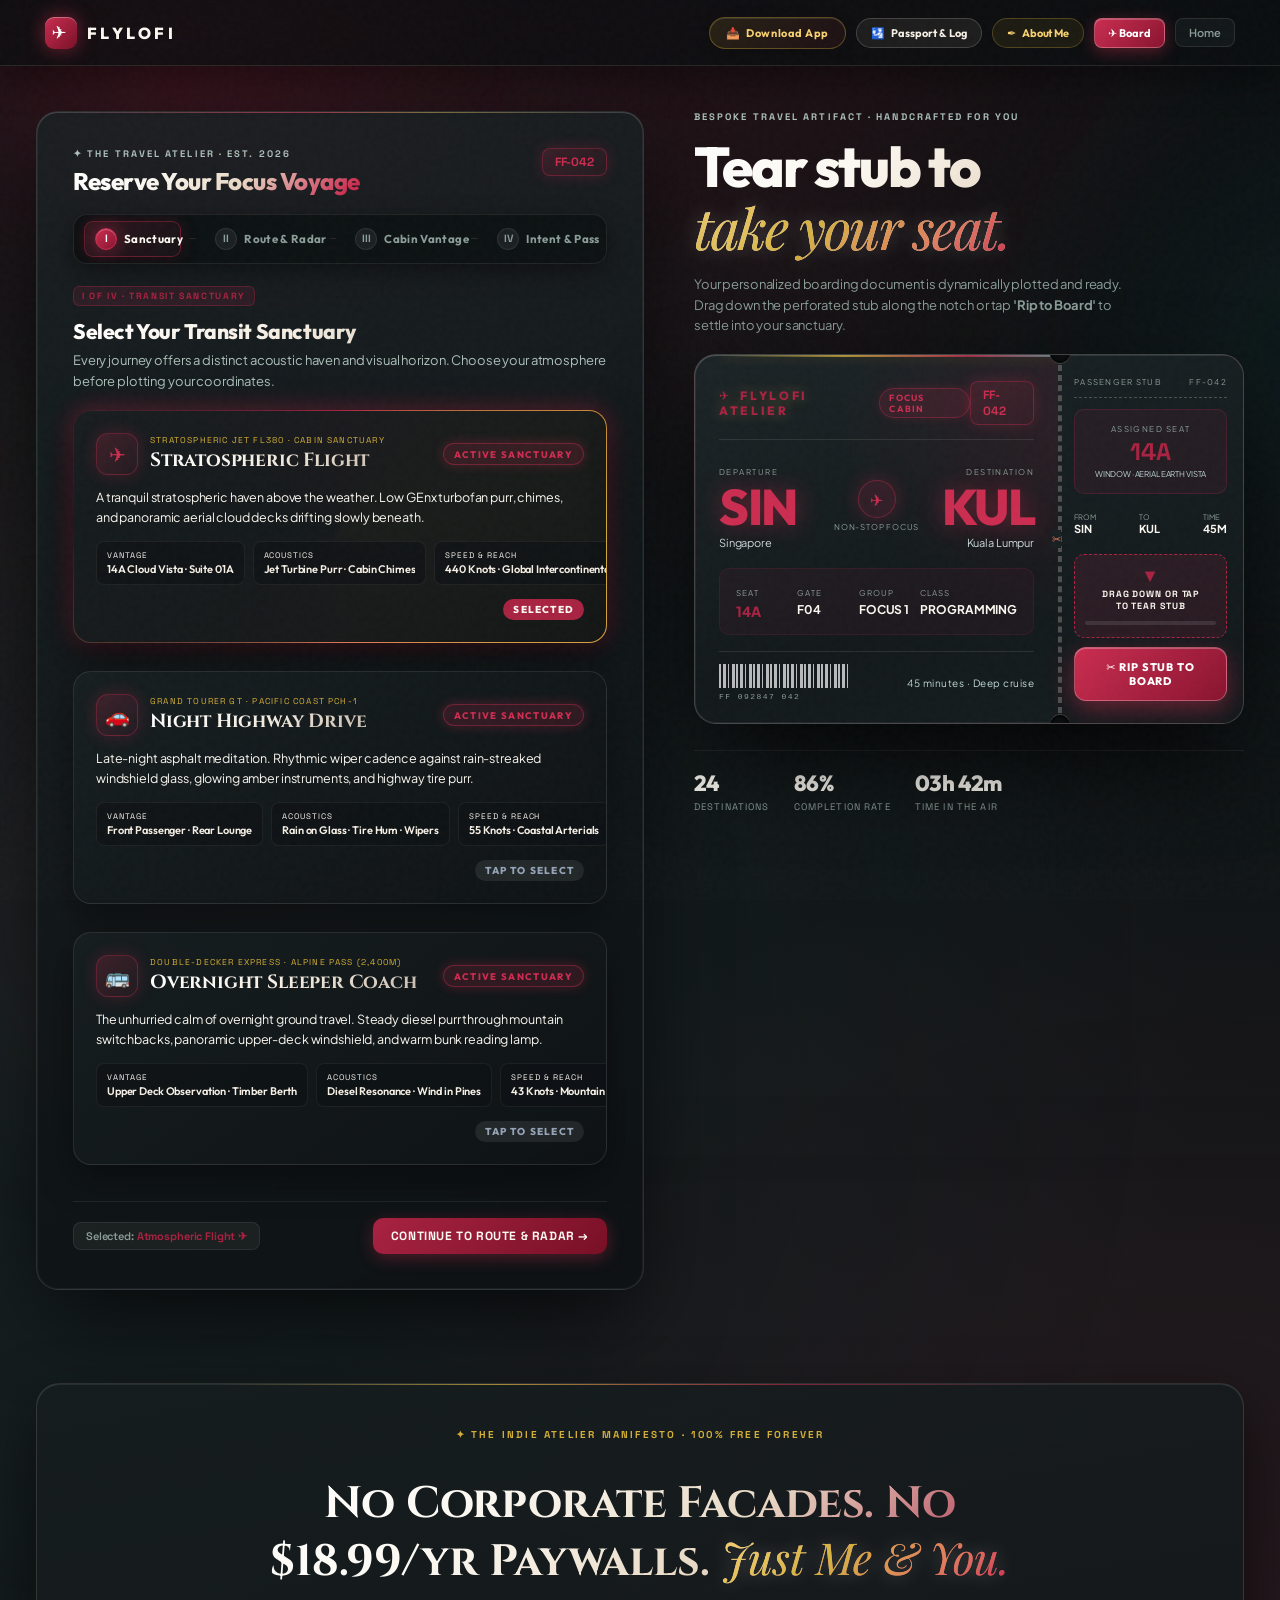
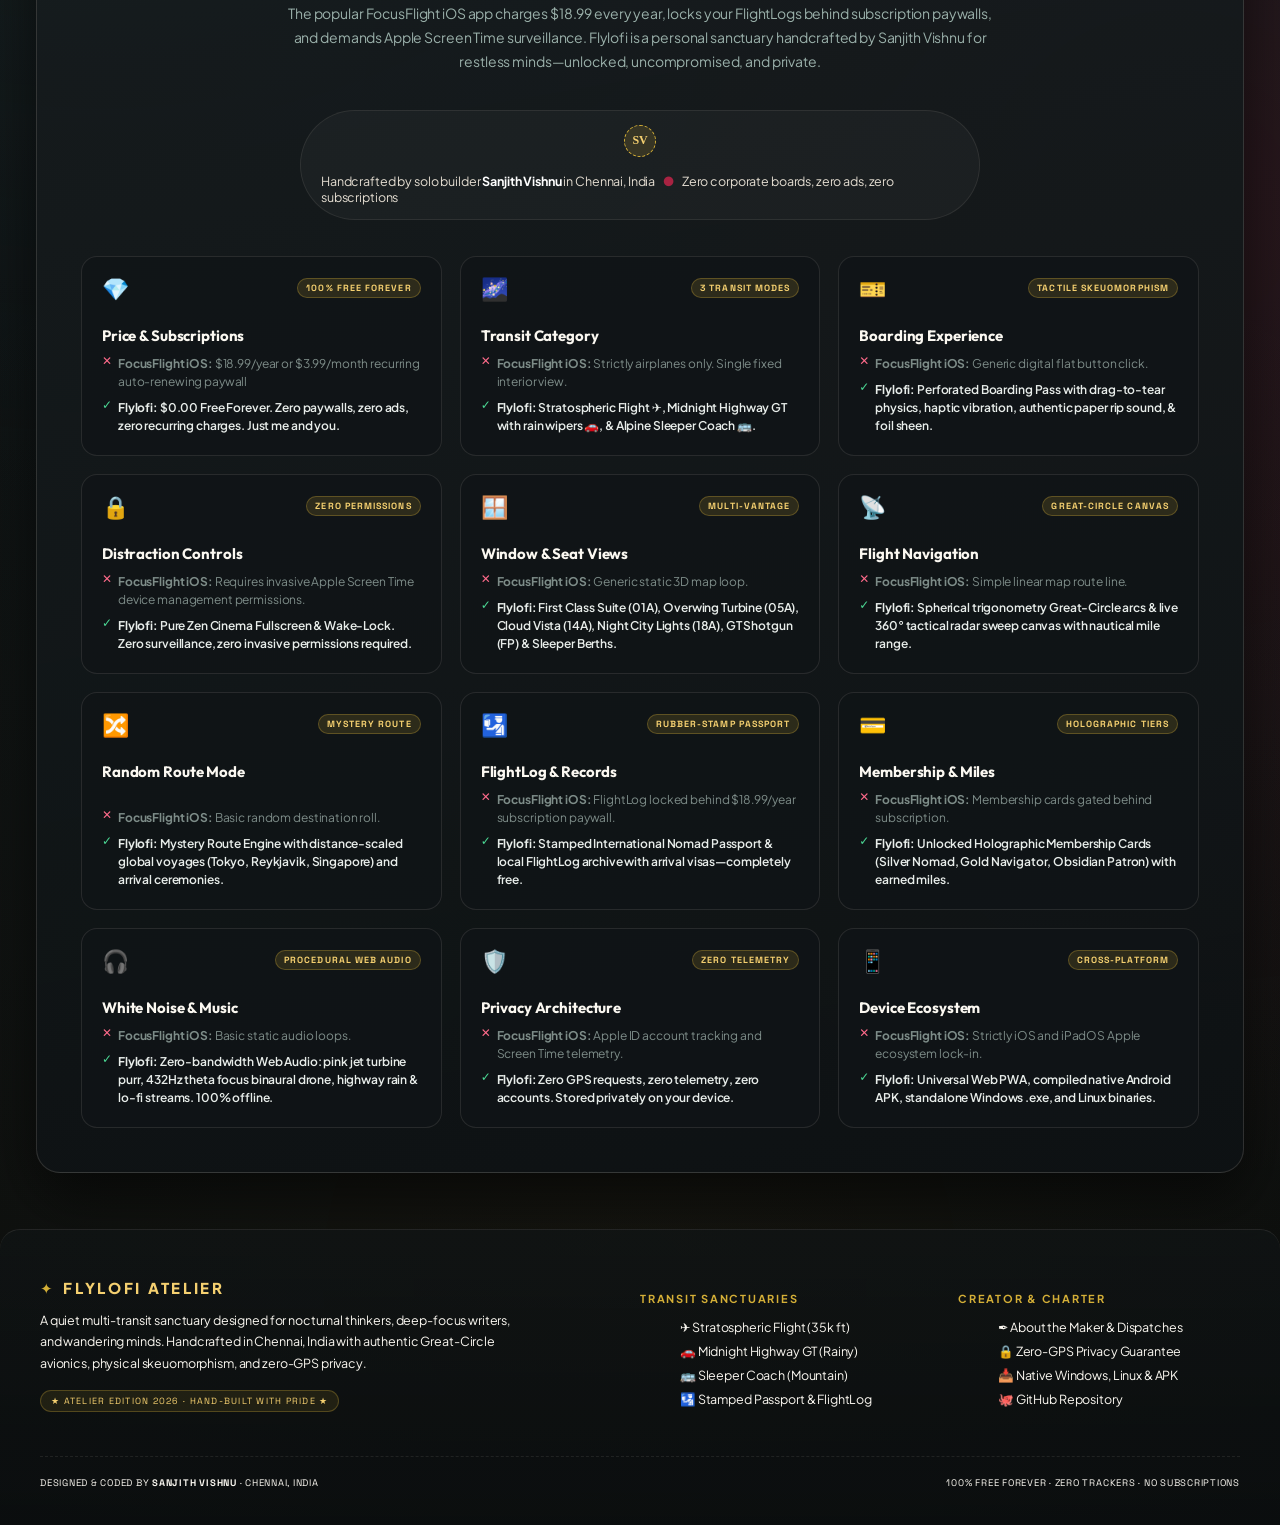
==== commit d8b8ffc9: "feat: complete Awwwards Gradient suite, Standout Manifesto vs FocusFlight (.99/yr), and end corporat" ====
--- a/focus-flight/index.html
+++ b/focus-flight/index.html
@@ -3468,6 +3468,331 @@
 .step-confirm-btn:hover {
   background: linear-gradient(135deg, #df375e 0%, #a01738 60%, #681023 100%) !important;
   box-shadow: 0 12px 36px rgba(203, 45, 80, 0.65), inset 0 1px 0 rgba(255, 255, 255, 0.35) !important;
+}
+
+
+/* =========================================================================
+   AWWWARDS "GRADIENT GRADIENTS" DESIGN SUITE (Jessica Travieso Collection)
+   ========================================================================= */
+
+/* 1. Stink Studios: Micro-Dithered Noise Film Grain to eliminate color banding */
+.ambient-gradient-mesh::after {
+  content: "";
+  position: absolute;
+  inset: 0;
+  background-image: url("data:image/svg+xml,%3Csvg viewBox='0 0 200 200' xmlns='http://www.w3.org/2000/svg'%3E%3Cfilter id='noiseFilter'%3E%3CfeTurbulence type='fractalNoise' baseFrequency='0.85' numOctaves='3' stitchTiles='stitch'/%3E%3C/filter%3E%3Crect width='100%25' height='100%25' filter='url(%23noiseFilter)' opacity='0.038'/%3E%3C/svg%3E");
+  pointer-events: none;
+  mix-blend-mode: overlay;
+  z-index: 10;
+}
+
+/* 2. Adoratorio Studio (The Engine): Rotating Conic Gradient Rim Light */
+@property --border-angle {
+  syntax: "<angle>";
+  inherits: false;
+  initial-value: 0deg;
+}
+
+@keyframes rotateBorderAngle {
+  0% { --border-angle: 0deg; }
+  100% { --border-angle: 360deg; }
+}
+
+.transit-experience-card.active {
+  position: relative !important;
+  border-color: transparent !important;
+  background: 
+    linear-gradient(145deg, rgba(23, 29, 31, 0.95), rgba(16, 20, 21, 0.98)) padding-box,
+    conic-gradient(from var(--border-angle, 0deg), var(--accent, #cb2d50), #d4af37, #df7557, #171d1f, var(--accent, #cb2d50)) border-box !important;
+  border: 1.5px solid transparent !important;
+  animation: rotateBorderAngle 6s linear infinite !important;
+  box-shadow: 0 16px 42px rgba(0, 0, 0, 0.6), 0 0 24px var(--accent-glow, rgba(203, 45, 80, 0.35)) !important;
+}
+
+/* Fallback for browsers not supporting @property */
+@supports not (background: paint(something)) {
+  .transit-experience-card.active {
+    border-color: var(--accent) !important;
+    box-shadow: 0 16px 42px rgba(0, 0, 0, 0.6), 0 0 28px var(--accent-glow) !important;
+  }
+}
+
+/* 3. Thinkingbox: Liquid Glowing Stepper Track */
+.step-connector {
+  flex: 1;
+  height: 2px;
+  background: rgba(214, 206, 194, 0.12);
+  position: relative;
+  overflow: hidden;
+  border-radius: 999px;
+  transition: all 0.3s ease;
+}
+
+.step-connector.completed {
+  background: linear-gradient(90deg, var(--accent, #cb2d50) 0%, #d4af37 50%, var(--accent, #cb2d50) 100%) !important;
+  background-size: 200% 100% !important;
+  animation: liquidPulse 3.5s ease-in-out infinite !important;
+  box-shadow: 0 0 8px var(--accent-glow, rgba(203, 45, 80, 0.4)) !important;
+}
+
+@keyframes liquidPulse {
+  0% { background-position: 100% 0; }
+  100% { background-position: -100% 0; }
+}
+
+/* 4. Resn: Procedural Audio-Reactive Frequency Wave */
+.audio-visualizer-bar-group {
+  display: inline-flex;
+  align-items: flex-end;
+  gap: 2.5px;
+  height: 14px;
+  padding: 0 4px;
+}
+.audio-bar {
+  width: 2.5px;
+  border-radius: 999px;
+  background: var(--accent, #cb2d50);
+  height: 4px;
+  transition: height 0.15s ease;
+  animation: audioBarWave 1.4s ease-in-out infinite alternate;
+}
+.audio-bar:nth-child(1) { animation-delay: 0.1s; height: 6px; }
+.audio-bar:nth-child(2) { animation-delay: 0.35s; height: 12px; }
+.audio-bar:nth-child(3) { animation-delay: 0.2s; height: 8px; }
+.audio-bar:nth-child(4) { animation-delay: 0.5s; height: 14px; }
+.audio-bar:nth-child(5) { animation-delay: 0.15s; height: 5px; }
+
+@keyframes audioBarWave {
+  0% { height: 3px; opacity: 0.5; }
+  50% { height: 14px; opacity: 1; filter: drop-shadow(0 0 4px var(--accent)); }
+  100% { height: 6px; opacity: 0.7; }
+}
+
+/* 5. Active Theory: Mode-Responsive Ambient Transitions */
+.ambient-gradient-mesh {
+  transition: filter 1.2s ease, opacity 1.2s ease;
+}
+.mesh-orb {
+  transition: background 1.2s cubic-bezier(0.16, 1, 0.3, 1), transform 0.8s ease;
+}
+
+/* =========================================================================
+   STANDOUT MANIFESTO: FLYLOFI VS THE $18.99/YR APP STORE MODEL
+   ========================================================================= */
+.standout-manifesto-section {
+  max-width: 1240px;
+  margin: 48px auto 24px;
+  padding: 0 16px;
+  box-sizing: border-box;
+}
+
+.manifesto-glass-card {
+  position: relative;
+  background: linear-gradient(170deg, rgba(23, 29, 31, 0.92) 0%, rgba(14, 18, 20, 0.96) 100%);
+  border: 1px solid rgba(214, 206, 194, 0.16);
+  border-radius: 24px;
+  padding: clamp(24px, 4vw, 44px);
+  box-shadow: 0 24px 60px rgba(0, 0, 0, 0.55), inset 0 1px 0 rgba(255, 255, 255, 0.08);
+  overflow: hidden;
+}
+
+.manifesto-glass-card::before {
+  content: "";
+  position: absolute;
+  top: 0;
+  left: 15%;
+  right: 15%;
+  height: 1px;
+  background: linear-gradient(90deg, transparent, var(--gold, #d4af37), var(--accent, #cb2d50), transparent);
+  opacity: 0.7;
+}
+
+.manifesto-header {
+  text-align: center;
+  max-width: 820px;
+  margin: 0 auto 36px;
+}
+
+.manifesto-eyebrow {
+  font-family: var(--font-mono, monospace);
+  font-size: 10px;
+  font-weight: 700;
+  letter-spacing: 0.22em;
+  color: var(--gold, #d4af37);
+  text-transform: uppercase;
+  margin-bottom: 12px;
+}
+
+.manifesto-title {
+  font-family: var(--font-serif, "Playfair Display", Georgia, serif);
+  font-size: clamp(28px, 4.2vw, 44px);
+  font-weight: 700;
+  line-height: 1.2;
+  color: #fbf8f1;
+  margin-bottom: 14px;
+  background: linear-gradient(135deg, #ffffff 0%, #fbf8f1 30%, #e8d9c5 60%, var(--accent, #cb2d50) 95%);
+  -webkit-background-clip: text;
+  -webkit-text-fill-color: transparent;
+}
+
+.manifesto-title em {
+  font-style: italic;
+  background: linear-gradient(135deg, #f5d070 0%, #d4af37 40%, #df7557 75%, #cb2d50 100%) !important;
+  -webkit-background-clip: text !important;
+  -webkit-text-fill-color: transparent !important;
+}
+
+.manifesto-subtitle {
+  color: #9ab0aa;
+  font-size: 14px;
+  line-height: 1.7;
+  max-width: 720px;
+  margin: 0 auto;
+}
+
+/* Maker Seal & Intimate Note */
+.intimate-maker-bar {
+  display: flex;
+  align-items: center;
+  justify-content: center;
+  gap: 16px;
+  padding: 14px 20px;
+  background: rgba(255, 255, 255, 0.03);
+  border: 1px solid rgba(214, 206, 194, 0.1);
+  border-radius: 999px;
+  max-width: 680px;
+  margin: 0 auto 36px;
+  flex-wrap: wrap;
+}
+
+.maker-tiny-seal {
+  width: 32px;
+  height: 32px;
+  border-radius: 50%;
+  border: 1px dashed var(--gold);
+  background: rgba(212, 175, 55, 0.15);
+  display: grid;
+  place-items: center;
+  font-family: var(--font-crest, serif);
+  font-weight: 900;
+  font-size: 12px;
+  color: var(--gold-light, #f4e2a1);
+}
+
+.intimate-maker-text {
+  font-size: 12.5px;
+  color: #e4ddd1;
+}
+
+.intimate-maker-text strong {
+  color: #fff;
+}
+
+/* 12-Dimension Matrix Grid */
+.matrix-grid {
+  display: grid;
+  grid-template-columns: repeat(3, 1fr);
+  gap: 18px;
+  margin-top: 24px;
+}
+
+@media (max-width: 960px) {
+  .matrix-grid {
+    grid-template-columns: repeat(2, 1fr);
+  }
+}
+
+@media (max-width: 600px) {
+  .matrix-grid {
+    grid-template-columns: 1fr;
+  }
+}
+
+.matrix-card {
+  background: rgba(16, 21, 23, 0.7);
+  border: 1px solid rgba(214, 206, 194, 0.12);
+  border-radius: 16px;
+  padding: 20px;
+  display: flex;
+  flex-direction: column;
+  transition: all 0.25s cubic-bezier(0.16, 1, 0.3, 1);
+  position: relative;
+}
+
+.matrix-card:hover {
+  border-color: rgba(203, 45, 80, 0.4);
+  background: rgba(22, 28, 31, 0.88);
+  transform: translateY(-2px);
+  box-shadow: 0 12px 28px rgba(0, 0, 0, 0.4);
+}
+
+.matrix-card-top {
+  display: flex;
+  align-items: center;
+  justify-content: space-between;
+  margin-bottom: 12px;
+}
+
+.matrix-icon {
+  font-size: 22px;
+  line-height: 1;
+}
+
+.matrix-badge-free {
+  font-family: var(--font-mono, monospace);
+  font-size: 9px;
+  font-weight: 800;
+  letter-spacing: 0.12em;
+  padding: 3px 8px;
+  border-radius: 999px;
+  background: rgba(212, 175, 55, 0.15);
+  color: var(--gold-light, #f4e2a1);
+  border: 1px solid rgba(212, 175, 55, 0.3);
+  text-transform: uppercase;
+}
+
+.matrix-title {
+  font-family: var(--font-display, "Plus Jakarta Sans", sans-serif);
+  font-size: 15px;
+  font-weight: 700;
+  color: #fbf8f1;
+  margin-bottom: 10px;
+}
+
+.matrix-comparison {
+  display: flex;
+  flex-direction: column;
+  gap: 8px;
+  font-size: 12px;
+  line-height: 1.5;
+  margin-top: auto;
+}
+
+.comp-row-appstore {
+  color: #7d8c88;
+  display: flex;
+  align-items: flex-start;
+  gap: 6px;
+}
+
+.comp-row-appstore .cross {
+  color: #ff6b8b;
+  font-weight: 800;
+  line-height: 1;
+}
+
+.comp-row-flylofi {
+  color: #e8edea;
+  display: flex;
+  align-items: flex-start;
+  gap: 6px;
+  font-weight: 600;
+}
+
+.comp-row-flylofi .check {
+  color: #4cd995;
+  font-weight: 800;
+  line-height: 1;
 }
 
 </style>
@@ -3574,17 +3899,17 @@
             </div>
 
             <div class="transit-card-grid">
-              <!-- Card 1: Commercial Airliner -->
+              <!-- Card 1: Stratospheric Flight -->
               <div class="transit-experience-card active" data-mode="flight" id="cardModeFlight">
                 <div class="tec-top">
                   <div class="tec-header-left">
                     <span class="tec-icon">✈</span>
                     <div>
-                      <span class="tec-badge-spec">BOEING 787-9 DREAMLINER · STRATOSPHERE FL380</span>
-                      <h4 class="tec-title">Commercial Airliner</h4>
+                      <span class="tec-badge-spec">STRATOSPHERIC JET FL380 · CABIN SANCTUARY</span>
+                      <h4 class="tec-title">Stratospheric Flight</h4>
                     </div>
                   </div>
-                  <span class="tec-tag live">LIVE FLEET</span>
+                  <span class="tec-tag live">ACTIVE SANCTUARY</span>
                 </div>
                 <p class="tec-narrative">A tranquil stratospheric haven above the weather. Low GEnx turbofan purr, chimes, and panoramic aerial cloud decks drifting slowly beneath.</p>
                 <div class="tec-dossier-grid">
@@ -3616,7 +3941,7 @@
                       <h4 class="tec-title">Night Highway Drive</h4>
                     </div>
                   </div>
-                  <span class="tec-tag live">LIVE FLEET</span>
+                  <span class="tec-tag live">ACTIVE SANCTUARY</span>
                 </div>
                 <p class="tec-narrative">Late-night asphalt meditation. Rhythmic wiper cadence against rain-streaked windshield glass, glowing amber instruments, and highway tire purr.</p>
                 <div class="tec-dossier-grid">
@@ -3648,7 +3973,7 @@
                       <h4 class="tec-title">Overnight Sleeper Coach</h4>
                     </div>
                   </div>
-                  <span class="tec-tag live">LIVE FLEET</span>
+                  <span class="tec-tag live">ACTIVE SANCTUARY</span>
                 </div>
                 <p class="tec-narrative">The unhurried calm of overnight ground travel. Steady diesel purr through mountain switchbacks, panoramic upper-deck windshield, and warm bunk reading lamp.</p>
                 <div class="tec-dossier-grid">
@@ -3673,7 +3998,7 @@
 
             <div class="step-footer">
               <div class="step-summary-pill">
-                <span>Selected: <strong id="step1SummaryMode">Commercial Airliner ✈</strong></span>
+                <span>Selected: <strong id="step1SummaryMode">Stratospheric Flight ✈</strong></span>
               </div>
               <button type="button" class="step-next-btn" id="step1NextBtn">
                 Continue to Route &amp; Radar →
@@ -3783,12 +4108,12 @@
 
             <!-- AUTHENTIC COMMERCIAL AIRLINE CABIN SEAT MAP -->
             <fieldset style="border:1px solid rgba(203, 45, 80,.25);border-radius:14px;padding:14px;background:rgba(203, 45, 80,.03);margin-top:8px">
-              <legend id="seatMapLegend" style="padding:0 6px;color:var(--accent);font-weight:700">Commercial Aircraft Cabin Map (Tap Seat to Select)</legend>
+              <legend id="seatMapLegend" style="padding:0 6px;color:var(--accent);font-weight:700">Stratospheric Cabin Perspectives (Tap Seat to Select)</legend>
               
-              <!-- Mode 1: Commercial Airliner Fuselage Map -->
+              <!-- Mode 1: Stratospheric Flight Fuselage Map -->
               <div id="fuselageFlight" class="fuselage-wrapper">
                 <div class="aircraft-fuselage">
-                  <div class="cockpit-nose">▲ BOEING 787 FLIGHT DECK ▲</div>
+                  <div class="cockpit-nose">▲ ATMOSPHERIC FLIGHT DECK ▲</div>
                 
                 <div class="wings-indicator">
                   <span class="wing-tag">◀ PORT WING &amp; TURBINE</span>
@@ -4117,7 +4442,7 @@
                 </div>
               </div>
               <div class="jcc-details-grid">
-                <div><span class="jcc-label">MODE</span><span class="jcc-subval" id="jccMode">Commercial Flight</span></div>
+                <div><span class="jcc-label">MODE</span><span class="jcc-subval" id="jccMode">Atmospheric Flight</span></div>
                 <div><span class="jcc-label">SEAT</span><span class="jcc-subval" id="jccSeat">14A · Window View</span></div>
                 <div><span class="jcc-label">DURATION</span><span class="jcc-subval" id="jccDuration">45 Minutes</span></div>
                 <div><span class="jcc-label">OBJECTIVE</span><span class="jcc-subval" id="jccCategory">Programming</span></div>
@@ -4137,7 +4462,7 @@
       <!-- RIGHT COLUMN: OFFICIAL BOARDING PASS WITH TACTILE MOTION-TEAR STUB RIGHT IN FRONT -->
       <div class="ticket-col">
         <div class="ticket-copy" style="margin-bottom:18px">
-          <div class="eyebrow" id="ticketColEyebrow">OFFICIAL TRAVEL DOCUMENT · ATELIER EDITION</div>
+          <div class="eyebrow" id="ticketColEyebrow">BESPOKE TRAVEL ARTIFACT · HANDCRAFTED FOR YOU</div>
           <h1 id="ticketColTitle">Tear stub to<br><em>take your seat.</em></h1>
           <p id="ticketColSub">Your personalized boarding document is dynamically plotted and ready. Drag down the perforated stub along the notch or tap <strong>'Rip to Board'</strong> to settle into your sanctuary.</p>
         </div>
@@ -4147,7 +4472,7 @@
             <!-- Main Ticket Body -->
             <div class="pass-main">
               <div class="pass-header">
-                <div class="pass-brand" id="passBrand"><span id="passBrandGlyph">✈</span> <span id="passBrandText">FLYLOFI AIRWAYS</span></div>
+                <div class="pass-brand" id="passBrand"><span id="passBrandGlyph">✈</span> <span id="passBrandText">FLYLOFI ATELIER</span></div>
                 <div class="pass-type-badge" id="passTypeBadge">FOCUS CABIN</div>
                 <span class="flight-no" id="passFlightNo">FF-042</span>
               </div>
@@ -4242,6 +4567,263 @@
     </div>
 
     <!-- ATELIER COLOPHON & MAKER FOOTER -->
+    
+    <!-- =========================================================================
+         THE STANDOUT MANIFESTO: FLYLOFI VS THE $18.99/YR APP STORE MODEL
+         ========================================================================= -->
+    <section class="standout-manifesto-section" id="standoutManifesto">
+      <div class="manifesto-glass-card">
+        
+        <div class="manifesto-header">
+          <div class="manifesto-eyebrow">✦ THE INDIE ATELIER MANIFESTO · 100% FREE FOREVER</div>
+          <h2 class="manifesto-title">No Corporate Facades. No $18.99/yr Paywalls. <em>Just Me &amp; You.</em></h2>
+          <p class="manifesto-subtitle">The popular FocusFlight iOS app charges $18.99 every year, locks your FlightLogs behind subscription paywalls, and demands Apple Screen Time surveillance. Flylofi is a personal sanctuary handcrafted by Sanjith Vishnu for restless minds—unlocked, uncompromised, and private.</p>
+        </div>
+
+        <div class="intimate-maker-bar">
+          <div class="maker-tiny-seal">SV</div>
+          <div class="intimate-maker-text">
+            <span>Handcrafted by solo builder <strong>Sanjith Vishnu</strong> in Chennai, India</span>
+            <span style="color:var(--accent);margin:0 6px">●</span>
+            <span>Zero corporate boards, zero ads, zero subscriptions</span>
+          </div>
+        </div>
+
+        <div class="matrix-grid">
+          
+          <!-- Dimension 1: Price & Paywalls -->
+          <article class="matrix-card">
+            <div class="matrix-card-top">
+              <span class="matrix-icon">💎</span>
+              <span class="matrix-badge-free">100% FREE FOREVER</span>
+            </div>
+            <h3 class="matrix-title">Price &amp; Subscriptions</h3>
+            <div class="matrix-comparison">
+              <div class="comp-row-appstore">
+                <span class="cross">✕</span>
+                <span><strong>FocusFlight iOS:</strong> $18.99/year or $3.99/month recurring auto-renewing paywall</span>
+              </div>
+              <div class="comp-row-flylofi">
+                <span class="check">✓</span>
+                <span><strong>Flylofi:</strong> $0.00 Free Forever. Zero paywalls, zero ads, zero recurring charges. Just me and you.</span>
+              </div>
+            </div>
+          </article>
+
+          <!-- Dimension 2: Multi-Transit Sanctuary -->
+          <article class="matrix-card">
+            <div class="matrix-card-top">
+              <span class="matrix-icon">🌌</span>
+              <span class="matrix-badge-free">3 TRANSIT MODES</span>
+            </div>
+            <h3 class="matrix-title">Transit Category</h3>
+            <div class="matrix-comparison">
+              <div class="comp-row-appstore">
+                <span class="cross">✕</span>
+                <span><strong>FocusFlight iOS:</strong> Strictly airplanes only. Single fixed interior view.</span>
+              </div>
+              <div class="comp-row-flylofi">
+                <span class="check">✓</span>
+                <span><strong>Flylofi:</strong> Stratospheric Flight ✈, Midnight Highway GT with rain wipers 🚗, &amp; Alpine Sleeper Coach 🚌.</span>
+              </div>
+            </div>
+          </article>
+
+          <!-- Dimension 3: Physical Boarding Ritual -->
+          <article class="matrix-card">
+            <div class="matrix-card-top">
+              <span class="matrix-icon">🎫</span>
+              <span class="matrix-badge-free">TACTILE SKEUOMORPHISM</span>
+            </div>
+            <h3 class="matrix-title">Boarding Experience</h3>
+            <div class="matrix-comparison">
+              <div class="comp-row-appstore">
+                <span class="cross">✕</span>
+                <span><strong>FocusFlight iOS:</strong> Generic digital flat button click.</span>
+              </div>
+              <div class="comp-row-flylofi">
+                <span class="check">✓</span>
+                <span><strong>Flylofi:</strong> Perforated Boarding Pass with drag-to-tear physics, haptic vibration, authentic paper rip sound, &amp; foil sheen.</span>
+              </div>
+            </div>
+          </article>
+
+          <!-- Dimension 4: Distraction Shield & Privacy -->
+          <article class="matrix-card">
+            <div class="matrix-card-top">
+              <span class="matrix-icon">🔒</span>
+              <span class="matrix-badge-free">ZERO PERMISSIONS</span>
+            </div>
+            <h3 class="matrix-title">Distraction Controls</h3>
+            <div class="matrix-comparison">
+              <div class="comp-row-appstore">
+                <span class="cross">✕</span>
+                <span><strong>FocusFlight iOS:</strong> Requires invasive Apple Screen Time device management permissions.</span>
+              </div>
+              <div class="comp-row-flylofi">
+                <span class="check">✓</span>
+                <span><strong>Flylofi:</strong> Pure Zen Cinema Fullscreen &amp; Wake-Lock. Zero surveillance, zero invasive permissions required.</span>
+              </div>
+            </div>
+          </article>
+
+          <!-- Dimension 5: Cabin Vantage Points -->
+          <article class="matrix-card">
+            <div class="matrix-card-top">
+              <span class="matrix-icon">🪟</span>
+              <span class="matrix-badge-free">MULTI-VANTAGE</span>
+            </div>
+            <h3 class="matrix-title">Window &amp; Seat Views</h3>
+            <div class="matrix-comparison">
+              <div class="comp-row-appstore">
+                <span class="cross">✕</span>
+                <span><strong>FocusFlight iOS:</strong> Generic static 3D map loop.</span>
+              </div>
+              <div class="comp-row-flylofi">
+                <span class="check">✓</span>
+                <span><strong>Flylofi:</strong> First Class Suite (01A), Overwing Turbine (05A), Cloud Vista (14A), Night City Lights (18A), GT Shotgun (FP) &amp; Sleeper Berths.</span>
+              </div>
+            </div>
+          </article>
+
+          <!-- Dimension 6: Avionics & Tactical Radar -->
+          <article class="matrix-card">
+            <div class="matrix-card-top">
+              <span class="matrix-icon">📡</span>
+              <span class="matrix-badge-free">GREAT-CIRCLE CANVAS</span>
+            </div>
+            <h3 class="matrix-title">Flight Navigation</h3>
+            <div class="matrix-comparison">
+              <div class="comp-row-appstore">
+                <span class="cross">✕</span>
+                <span><strong>FocusFlight iOS:</strong> Simple linear map route line.</span>
+              </div>
+              <div class="comp-row-flylofi">
+                <span class="check">✓</span>
+                <span><strong>Flylofi:</strong> Spherical trigonometry Great-Circle arcs &amp; live 360° tactical radar sweep canvas with nautical mile range.</span>
+              </div>
+            </div>
+          </article>
+
+          <!-- Dimension 7: Spontaneous Discovery -->
+          <article class="matrix-card">
+            <div class="matrix-card-top">
+              <span class="matrix-icon">🔀</span>
+              <span class="matrix-badge-free">MYSTERY ROUTE</span>
+            </div>
+            <h3 class="matrix-title">Random Route Mode</h3>
+            <div class="matrix-comparison">
+              <div class="comp-row-appstore">
+                <span class="cross">✕</span>
+                <span><strong>FocusFlight iOS:</strong> Basic random destination roll.</span>
+              </div>
+              <div class="comp-row-flylofi">
+                <span class="check">✓</span>
+                <span><strong>Flylofi:</strong> Mystery Route Engine with distance-scaled global voyages (Tokyo, Reykjavik, Singapore) and arrival ceremonies.</span>
+              </div>
+            </div>
+          </article>
+
+          <!-- Dimension 8: FlightLog & Passport -->
+          <article class="matrix-card">
+            <div class="matrix-card-top">
+              <span class="matrix-icon">🛂</span>
+              <span class="matrix-badge-free">RUBBER-STAMP PASSPORT</span>
+            </div>
+            <h3 class="matrix-title">FlightLog &amp; Records</h3>
+            <div class="matrix-comparison">
+              <div class="comp-row-appstore">
+                <span class="cross">✕</span>
+                <span><strong>FocusFlight iOS:</strong> FlightLog locked behind $18.99/year subscription paywall.</span>
+              </div>
+              <div class="comp-row-flylofi">
+                <span class="check">✓</span>
+                <span><strong>Flylofi:</strong> Stamped International Nomad Passport &amp; local FlightLog archive with arrival visas—completely free.</span>
+              </div>
+            </div>
+          </article>
+
+          <!-- Dimension 9: Membership Progression -->
+          <article class="matrix-card">
+            <div class="matrix-card-top">
+              <span class="matrix-icon">💳</span>
+              <span class="matrix-badge-free">HOLOGRAPHIC TIERS</span>
+            </div>
+            <h3 class="matrix-title">Membership &amp; Miles</h3>
+            <div class="matrix-comparison">
+              <div class="comp-row-appstore">
+                <span class="cross">✕</span>
+                <span><strong>FocusFlight iOS:</strong> Membership cards gated behind subscription.</span>
+              </div>
+              <div class="comp-row-flylofi">
+                <span class="check">✓</span>
+                <span><strong>Flylofi:</strong> Unlocked Holographic Membership Cards (Silver Nomad, Gold Navigator, Obsidian Patron) with earned miles.</span>
+              </div>
+            </div>
+          </article>
+
+          <!-- Dimension 10: Acoustic Sanctuary -->
+          <article class="matrix-card">
+            <div class="matrix-card-top">
+              <span class="matrix-icon">🎧</span>
+              <span class="matrix-badge-free">PROCEDURAL WEB AUDIO</span>
+            </div>
+            <h3 class="matrix-title">White Noise &amp; Music</h3>
+            <div class="matrix-comparison">
+              <div class="comp-row-appstore">
+                <span class="cross">✕</span>
+                <span><strong>FocusFlight iOS:</strong> Basic static audio loops.</span>
+              </div>
+              <div class="comp-row-flylofi">
+                <span class="check">✓</span>
+                <span><strong>Flylofi:</strong> Zero-bandwidth Web Audio: pink jet turbine purr, 432Hz theta focus binaural drone, highway rain &amp; lo-fi streams. 100% offline.</span>
+              </div>
+            </div>
+          </article>
+
+          <!-- Dimension 11: Zero-GPS Architecture -->
+          <article class="matrix-card">
+            <div class="matrix-card-top">
+              <span class="matrix-icon">🛡️</span>
+              <span class="matrix-badge-free">ZERO TELEMETRY</span>
+            </div>
+            <h3 class="matrix-title">Privacy Architecture</h3>
+            <div class="matrix-comparison">
+              <div class="comp-row-appstore">
+                <span class="cross">✕</span>
+                <span><strong>FocusFlight iOS:</strong> Apple ID account tracking and Screen Time telemetry.</span>
+              </div>
+              <div class="comp-row-flylofi">
+                <span class="check">✓</span>
+                <span><strong>Flylofi:</strong> Zero GPS requests, zero telemetry, zero accounts. Stored privately on your device.</span>
+              </div>
+            </div>
+          </article>
+
+          <!-- Dimension 12: Universal Platform Freedom -->
+          <article class="matrix-card">
+            <div class="matrix-card-top">
+              <span class="matrix-icon">📱</span>
+              <span class="matrix-badge-free">CROSS-PLATFORM</span>
+            </div>
+            <h3 class="matrix-title">Device Ecosystem</h3>
+            <div class="matrix-comparison">
+              <div class="comp-row-appstore">
+                <span class="cross">✕</span>
+                <span><strong>FocusFlight iOS:</strong> Strictly iOS and iPadOS Apple ecosystem lock-in.</span>
+              </div>
+              <div class="comp-row-flylofi">
+                <span class="check">✓</span>
+                <span><strong>Flylofi:</strong> Universal Web PWA, compiled native Android APK, standalone Windows .exe, and Linux binaries.</span>
+              </div>
+            </div>
+          </article>
+
+        </div>
+
+      </div>
+    </section>
+
     <footer class="atelier-colophon-footer">
       <div class="acf-inner">
         <div class="acf-col acf-brand-col">
@@ -4251,9 +4833,9 @@
         </div>
 
         <div class="acf-col">
-          <h4>Transit Fleet</h4>
+          <h4>Transit Sanctuaries</h4>
           <ul class="acf-links">
-            <li><a href="javascript:void(0)" onclick="switchTransitMode('flight');goToCustomStep(1);">✈ Commercial Airliner (35k ft)</a></li>
+            <li><a href="javascript:void(0)" onclick="switchTransitMode('flight');goToCustomStep(1);">✈ Stratospheric Flight (35k ft)</a></li>
             <li><a href="javascript:void(0)" onclick="switchTransitMode('car');goToCustomStep(1);">🚗 Midnight Highway GT (Rainy)</a></li>
             <li><a href="javascript:void(0)" onclick="switchTransitMode('bus');goToCustomStep(1);">🚌 Sleeper Coach (Mountain)</a></li>
             <li><a href="javascript:void(0)" onclick="openPassportModal();">🛂 Stamped Passport &amp; FlightLog</a></li>
@@ -4727,12 +5309,12 @@
     mode: 'flight',
     name: 'Flight',
     title: 'Book Focus Flight ✈',
-    legend: 'Commercial Aircraft Cabin Map (Tap Seat to Select)',
+    legend: 'Stratospheric Cabin Perspectives (Tap Seat to Select)',
     passEyebrow: 'OFFICIAL BOARDING PASS · PHYSICAL TEAR-STUB',
     passTitle: 'Tear stub to<br><em>take your seat.</em>',
     passSub: 'Your boarding pass is ready in real-time. Drag down the perforated stub or tap <strong>\'Rip to Board\'</strong> to settle into your aircraft cabin view.',
     brandGlyph: '✈',
-    brandName: 'FLYLOFI AIRWAYS',
+    brandName: 'FLYLOFI ATELIER',
     typeBadge: 'FOCUS CABIN',
     flightNo: 'FF-042',
     gateLabel: 'GATE',
@@ -5596,7 +6178,54 @@
   if (typeof updateWizardSummaries === 'function') updateWizardSummaries();
 }
 
+
+// Mode-responsive ambient chromatic lighting (Active Theory Awwwards Effect)
+function updateAmbientLighting(mode) {
+  const orb1 = document.querySelector('.mesh-orb-1');
+  const orb2 = document.querySelector('.mesh-orb-2');
+  const orb3 = document.querySelector('.mesh-orb-3');
+  const orb4 = document.querySelector('.mesh-orb-4');
+
+  if (mode === 'car') {
+    document.documentElement.style.setProperty('--accent', '#df7557');
+    document.documentElement.style.setProperty('--accent-glow', 'rgba(223, 117, 87, 0.45)');
+    if (orb1) orb1.style.background = 'radial-gradient(circle, rgba(223, 117, 87, 0.38) 0%, rgba(180, 75, 45, 0.16) 45%, transparent 70%)';
+    if (orb2) orb2.style.background = 'radial-gradient(circle, rgba(35, 45, 52, 0.5) 0%, rgba(20, 26, 30, 0.2) 50%, transparent 70%)';
+    if (orb3) orb3.style.background = 'radial-gradient(circle, rgba(212, 175, 55, 0.22) 0%, rgba(223, 117, 87, 0.12) 42%, transparent 70%)';
+    if (orb4) orb4.style.background = 'radial-gradient(circle, rgba(240, 140, 90, 0.2) 0%, rgba(180, 60, 40, 0.1) 50%, transparent 70%)';
+  } else if (mode === 'bus') {
+    document.documentElement.style.setProperty('--accent', '#2e9e68');
+    document.documentElement.style.setProperty('--accent-glow', 'rgba(46, 158, 104, 0.45)');
+    if (orb1) orb1.style.background = 'radial-gradient(circle, rgba(46, 158, 104, 0.35) 0%, rgba(25, 100, 65, 0.16) 45%, transparent 70%)';
+    if (orb2) orb2.style.background = 'radial-gradient(circle, rgba(20, 40, 34, 0.5) 0%, rgba(14, 28, 24, 0.2) 50%, transparent 70%)';
+    if (orb3) orb3.style.background = 'radial-gradient(circle, rgba(212, 175, 55, 0.2) 0%, rgba(46, 158, 104, 0.12) 42%, transparent 70%)';
+    if (orb4) orb4.style.background = 'radial-gradient(circle, rgba(70, 160, 120, 0.18) 0%, rgba(30, 80, 55, 0.1) 50%, transparent 70%)';
+  } else {
+    // Flight (Default Stratospheric Dusk Burgundy)
+    document.documentElement.style.setProperty('--accent', '#cb2d50');
+    document.documentElement.style.setProperty('--accent-glow', 'rgba(203, 45, 80, 0.45)');
+    if (orb1) orb1.style.background = 'radial-gradient(circle, rgba(203, 45, 80, 0.32) 0%, rgba(168, 35, 66, 0.14) 45%, transparent 70%)';
+    if (orb2) orb2.style.background = 'radial-gradient(circle, rgba(28, 55, 60, 0.45) 0%, rgba(18, 36, 40, 0.16) 50%, transparent 70%)';
+    if (orb3) orb3.style.background = 'radial-gradient(circle, rgba(212, 175, 55, 0.18) 0%, rgba(203, 45, 80, 0.1) 42%, transparent 70%)';
+    if (orb4) orb4.style.background = 'radial-gradient(circle, rgba(223, 117, 87, 0.16) 0%, rgba(168, 35, 66, 0.08) 50%, transparent 70%)';
+  }
+}
+
+// Update stepper liquid connector track states (Thinkingbox Awwwards Effect)
+function updateStepperConnectors(step) {
+  const connectors = document.querySelectorAll('.step-connector');
+  connectors.forEach((conn, index) => {
+    // index 0 connects step 1 and 2; index 1 connects 2 and 3; index 2 connects 3 and 4
+    if (step > index + 1) {
+      conn.classList.add('completed');
+    } else {
+      conn.classList.remove('completed');
+    }
+  });
+}
+
 function switchTransitMode(mode) {
+  updateAmbientLighting(mode);
   if (!TRANSIT_CONFIG[mode]) mode = 'flight';
   currentTransitMode = mode;
   const cfg = TRANSIT_CONFIG[mode];
@@ -5784,7 +6413,7 @@
     };
   }
 
-  // Commercial Flight Seats
+  // Atmospheric Flight Seats
   if (SEAT_DATABASE[seatCode]) return SEAT_DATABASE[seatCode];
   const row = parseInt(seatCode, 10) || 14;
   const col = seatCode.slice(-1).toUpperCase();
@@ -6586,8 +7215,8 @@
 }
 
 function updateWizardSummaries() {
-  const cfg = (typeof TRANSIT_CONFIG !== 'undefined' && TRANSIT_CONFIG[currentTransitMode]) ? TRANSIT_CONFIG[currentTransitMode] : { routes: {}, title: 'Commercial Flight' };
-  const modeName = currentTransitMode === 'car' ? 'Night Drive 🚗' : currentTransitMode === 'bus' ? 'Sleeper Coach 🚌' : 'Commercial Flight ✈';
+  const cfg = (typeof TRANSIT_CONFIG !== 'undefined' && TRANSIT_CONFIG[currentTransitMode]) ? TRANSIT_CONFIG[currentTransitMode] : { routes: {}, title: 'Atmospheric Flight' };
+  const modeName = currentTransitMode === 'car' ? 'Night Drive 🚗' : currentTransitMode === 'bus' ? 'Sleeper Coach 🚌' : 'Atmospheric Flight ✈';
   
   if ($('stepSub1')) $('stepSub1').textContent = modeName;
   if ($('step1SummaryMode')) $('step1SummaryMode').textContent = modeName;
@@ -6783,14 +7412,14 @@
   let progressPct = 35;
 
   if (totalHours >= 50) {
-    tierName = 'Obsidian Fleet Captain';
+    tierName = 'Obsidian Master Navigator';
     tierBadge = 'OBSIDIAN FLEET';
     nextTier = 'Supreme Horizon';
     progressPct = 95;
   } else if (totalHours >= 20) {
     tierName = 'Gold Commander';
     tierBadge = 'GOLD COMMANDER';
-    nextTier = 'Obsidian Fleet Captain';
+    nextTier = 'Obsidian Master Navigator';
     progressPct = Math.min(100, Math.round(((totalHours - 20) / 30) * 100));
   } else if (totalHours >= 5) {
     tierName = 'Silver Aviator';
@@ -6860,14 +7489,14 @@
   let progressPct = 35;
 
   if (totalHours >= 50) {
-    tierName = 'Obsidian Fleet Captain';
+    tierName = 'Obsidian Master Navigator';
     tierBadge = 'OBSIDIAN FLEET';
     nextTier = 'Supreme Horizon';
     progressPct = 95;
   } else if (totalHours >= 20) {
     tierName = 'Gold Commander';
     tierBadge = 'GOLD COMMANDER';
-    nextTier = 'Obsidian Fleet Captain';
+    nextTier = 'Obsidian Master Navigator';
     progressPct = Math.min(100, Math.round(((totalHours - 20) / 30) * 100));
   } else if (totalHours >= 5) {
     tierName = 'Silver Aviator';
@@ -6993,7 +7622,7 @@
       <div class="pm-tab-pane active" id="pmPaneCard">
         <div class="holo-membership-card" id="holoMembershipCard">
           <div class="hmc-top">
-            <div class="hmc-brand">FLYLOFI ALLIANCE</div>
+            <div class="hmc-brand">NOMAD FELLOWSHIP</div>
             <div class="hmc-tier-badge" id="hmcTierBadge">GOLD COMMANDER</div>
           </div>
           <div class="hmc-mid">
@@ -7022,7 +7651,7 @@
 
         <div class="tier-progress-box">
           <div class="tpb-header">
-            <span>Next Tier: <strong id="nextTierName">Obsidian Fleet Captain</strong></span>
+            <span>Next Tier: <strong id="nextTierName">Obsidian Master Navigator</strong></span>
             <span id="tierProgressPct">74%</span>
           </div>
           <div class="tpb-track">
@@ -7073,7 +7702,7 @@
           <div class="comp-card">
             <div class="comp-icon">🌌</div>
             <h4>Multi-Transit Sanctuary</h4>
-            <p>While FocusFlight is strictly locked to airplanes, Flylofi offers Commercial Airliners, Midnight Highway Grand Tourers, and Cross-Country Sleeper Buses.</p>
+            <p>While FocusFlight is strictly locked to airplanes, Flylofi offers Stratospheric Flights, Midnight Highway Grand Tourers, and Cross-Country Sleeper Buses.</p>
           </div>
           <div class="comp-card">
             <div class="comp-icon">💺</div>
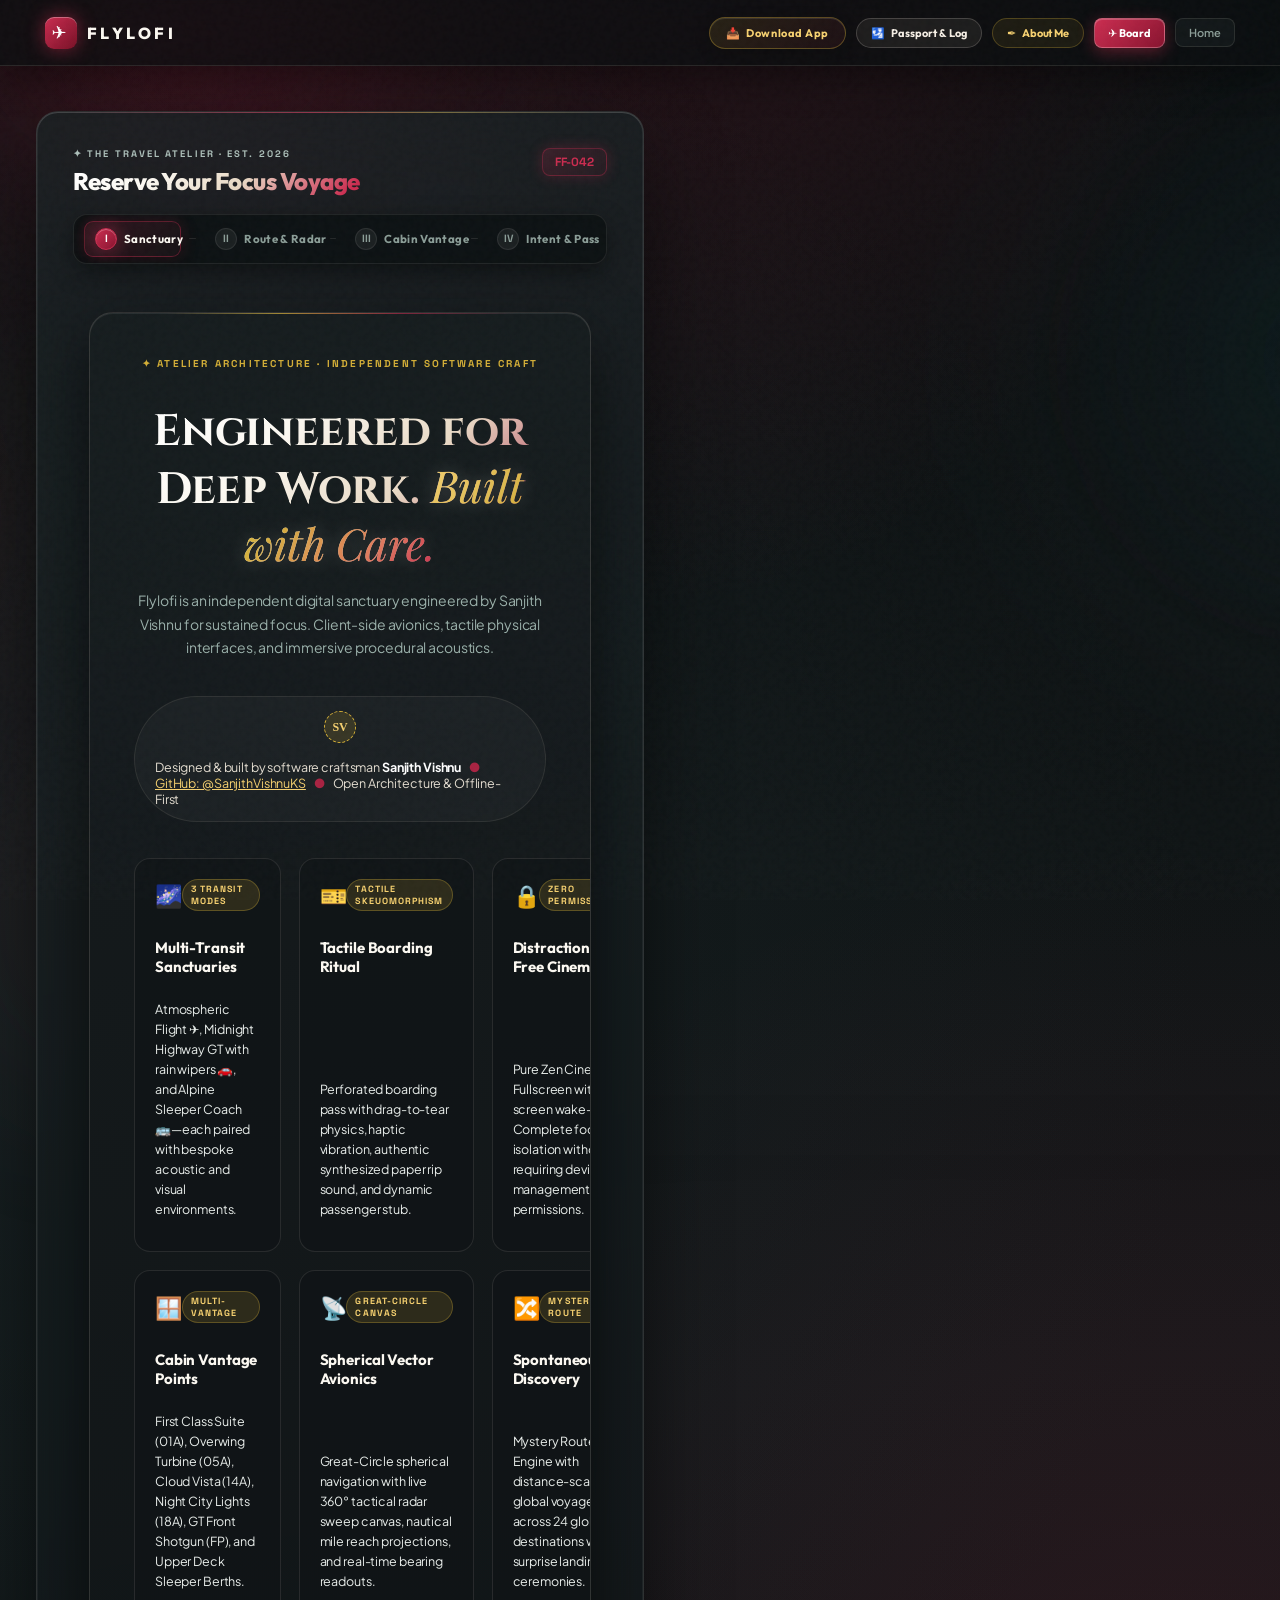
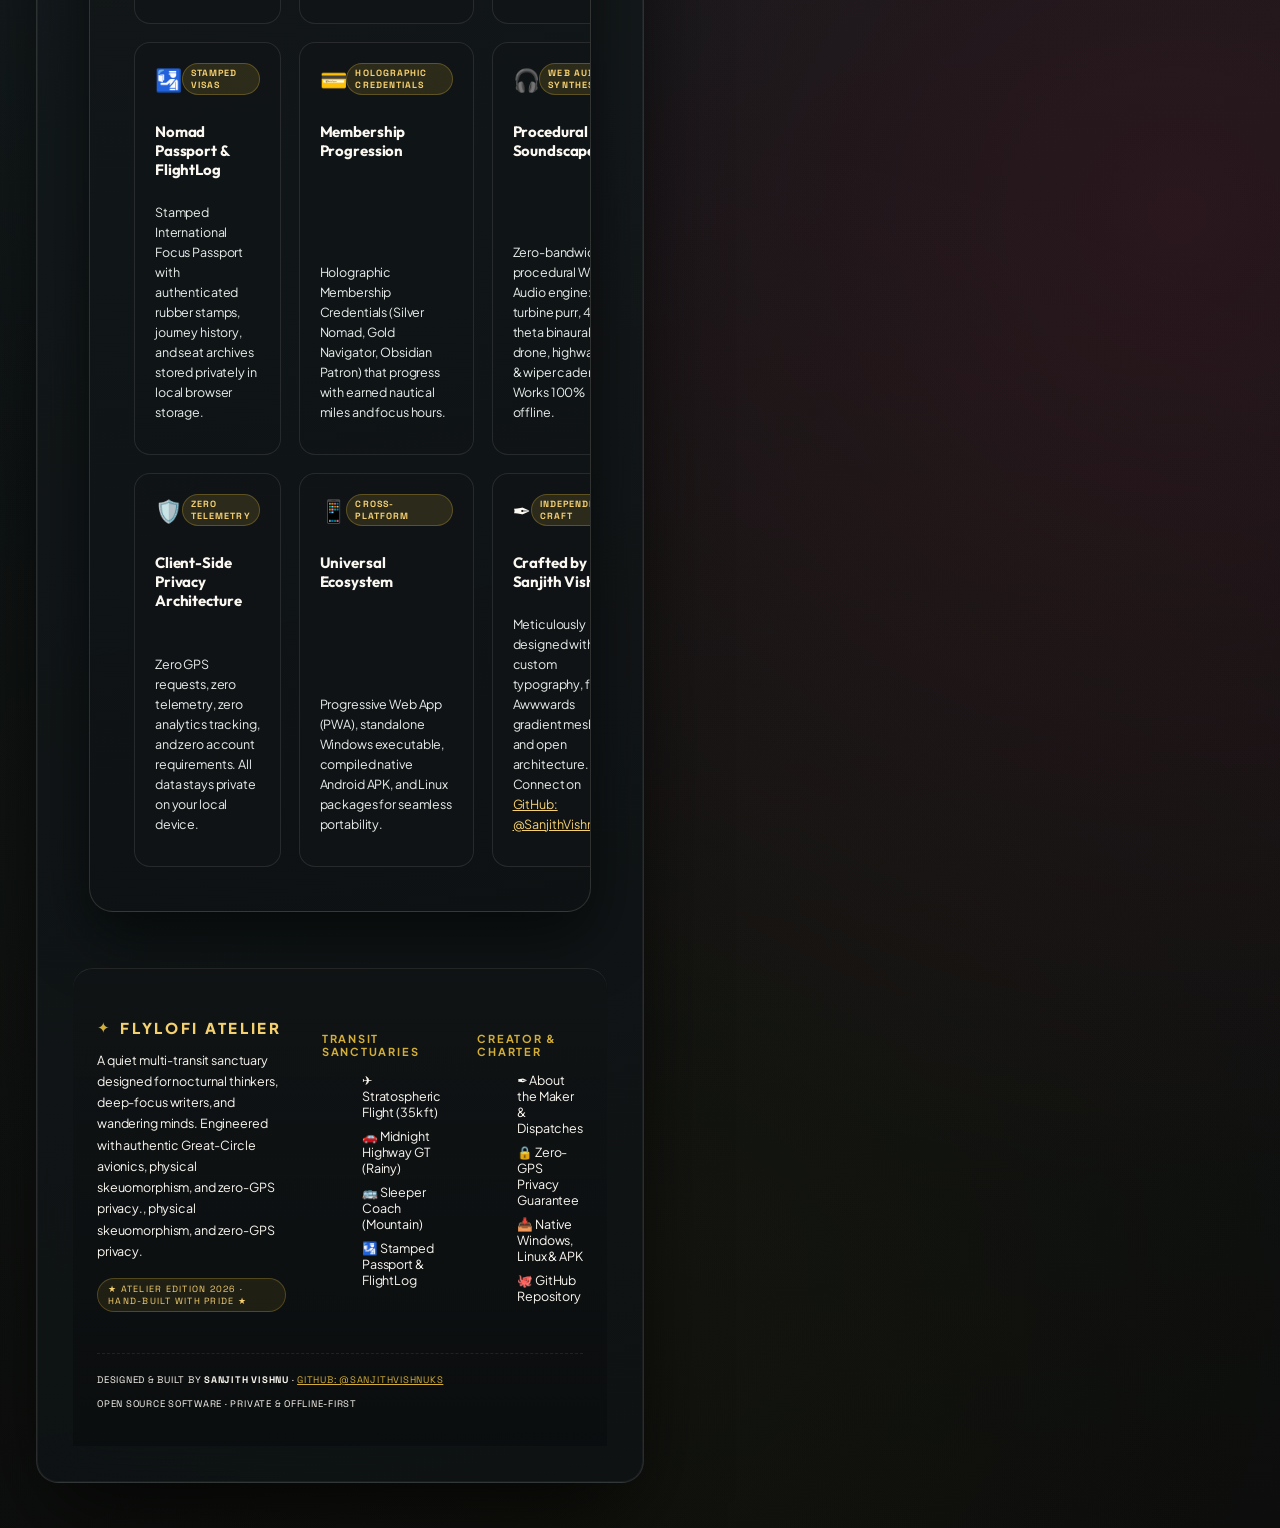
==== commit e2ca6552: "fix: remove competitor comparisons, protect personal privacy, add professional GitHub profile, and e" ====
--- a/focus-flight/index.html
+++ b/focus-flight/index.html
@@ -3888,934 +3888,172 @@
             </button>
           </div>
 
-          <!-- ==============================================================
-               STEP 1: SELECT TRANSIT EXPERIENCE
-               ============================================================== -->
-          <div class="wizard-step" id="wizardStep1" data-step="1">
-            <div class="step-banner">
-              <div class="step-badge">I OF IV · TRANSIT SANCTUARY</div>
-              <h3 class="step-heading">Select Your Transit Sanctuary</h3>
-              <p class="step-description">Every journey offers a distinct acoustic haven and visual horizon. Choose your atmosphere before plotting your coordinates.</p>
-            </div>
-
-            <div class="transit-card-grid">
-              <!-- Card 1: Stratospheric Flight -->
-              <div class="transit-experience-card active" data-mode="flight" id="cardModeFlight">
-                <div class="tec-top">
-                  <div class="tec-header-left">
-                    <span class="tec-icon">✈</span>
-                    <div>
-                      <span class="tec-badge-spec">STRATOSPHERIC JET FL380 · CABIN SANCTUARY</span>
-                      <h4 class="tec-title">Stratospheric Flight</h4>
-                    </div>
-                  </div>
-                  <span class="tec-tag live">ACTIVE SANCTUARY</span>
-                </div>
-                <p class="tec-narrative">A tranquil stratospheric haven above the weather. Low GEnx turbofan purr, chimes, and panoramic aerial cloud decks drifting slowly beneath.</p>
-                <div class="tec-dossier-grid">
-                  <div class="tec-dossier-item">
-                    <span class="tdi-label">VANTAGE</span>
-                    <span class="tdi-val">14A Cloud Vista · Suite 01A</span>
-                  </div>
-                  <div class="tec-dossier-item">
-                    <span class="tdi-label">ACOUSTICS</span>
-                    <span class="tdi-val">Jet Turbine Purr · Cabin Chimes</span>
-                  </div>
-                  <div class="tec-dossier-item">
-                    <span class="tdi-label">SPEED &amp; REACH</span>
-                    <span class="tdi-val">440 Knots · Global Intercontinental</span>
-                  </div>
-                </div>
-                <div class="tec-action">
-                  <span class="tec-status">Selected</span>
-                </div>
-              </div>
-
-              <!-- Card 2: Highway GT Car -->
-              <div class="transit-experience-card" data-mode="car" id="cardModeCar">
-                <div class="tec-top">
-                  <div class="tec-header-left">
-                    <span class="tec-icon">🚗</span>
-                    <div>
-                      <span class="tec-badge-spec">GRAND TOURER GT · PACIFIC COAST PCH-1</span>
-                      <h4 class="tec-title">Night Highway Drive</h4>
-                    </div>
-                  </div>
-                  <span class="tec-tag live">ACTIVE SANCTUARY</span>
-                </div>
-                <p class="tec-narrative">Late-night asphalt meditation. Rhythmic wiper cadence against rain-streaked windshield glass, glowing amber instruments, and highway tire purr.</p>
-                <div class="tec-dossier-grid">
-                  <div class="tec-dossier-item">
-                    <span class="tdi-label">VANTAGE</span>
-                    <span class="tdi-val">Front Passenger · Rear Lounge</span>
-                  </div>
-                  <div class="tec-dossier-item">
-                    <span class="tdi-label">ACOUSTICS</span>
-                    <span class="tdi-val">Rain on Glass · Tire Hum · Wipers</span>
-                  </div>
-                  <div class="tec-dossier-item">
-                    <span class="tdi-label">SPEED &amp; REACH</span>
-                    <span class="tdi-val">55 Knots · Coastal Arterials</span>
-                  </div>
-                </div>
-                <div class="tec-action">
-                  <span class="tec-status">Tap to Select</span>
-                </div>
-              </div>
-
-              <!-- Card 3: Sleeper Coach -->
-              <div class="transit-experience-card" data-mode="bus" id="cardModeBus">
-                <div class="tec-top">
-                  <div class="tec-header-left">
-                    <span class="tec-icon">🚌</span>
-                    <div>
-                      <span class="tec-badge-spec">DOUBLE-DECKER EXPRESS · ALPINE PASS (2,400M)</span>
-                      <h4 class="tec-title">Overnight Sleeper Coach</h4>
-                    </div>
-                  </div>
-                  <span class="tec-tag live">ACTIVE SANCTUARY</span>
-                </div>
-                <p class="tec-narrative">The unhurried calm of overnight ground travel. Steady diesel purr through mountain switchbacks, panoramic upper-deck windshield, and warm bunk reading lamp.</p>
-                <div class="tec-dossier-grid">
-                  <div class="tec-dossier-item">
-                    <span class="tdi-label">VANTAGE</span>
-                    <span class="tdi-val">Upper Deck Observation · Timber Berth</span>
-                  </div>
-                  <div class="tec-dossier-item">
-                    <span class="tdi-label">ACOUSTICS</span>
-                    <span class="tdi-val">Diesel Resonance · Wind in Pines</span>
-                  </div>
-                  <div class="tec-dossier-item">
-                    <span class="tdi-label">SPEED &amp; REACH</span>
-                    <span class="tdi-val">43 Knots · Mountain Pass Route</span>
-                  </div>
-                </div>
-                <div class="tec-action">
-                  <span class="tec-status">Tap to Select</span>
-                </div>
-              </div>
-            </div>
-
-            <div class="step-footer">
-              <div class="step-summary-pill">
-                <span>Selected: <strong id="step1SummaryMode">Stratospheric Flight ✈</strong></span>
-              </div>
-              <button type="button" class="step-next-btn" id="step1NextBtn">
-                Continue to Route &amp; Radar →
-              </button>
-            </div>
-          </div>
-
-          <!-- ==============================================================
-               STEP 2: ROUTE, RADAR & DURATION RANGE
-               ============================================================== -->
-          <div class="wizard-step" id="wizardStep2" data-step="2" style="display:none">
-            <div class="step-banner">
-              <div class="step-badge">II OF IV · ROUTE &amp; TACTICAL RADAR</div>
-              <h3 class="step-heading" id="step2Heading">Plot Route &amp; Tactical Radar</h3>
-              <p class="step-description">Scrub your timer to project your flight or road reach using Great-Circle spherical navigation, or roll a surprise destination with Mystery Route.</p>
-            </div>
-
-            <!-- Departure Origin Hub Mode Bar (0% GPS Privacy Guarantee) -->
-            <div class="origin-mode-bar" id="originModeBar">
-              <div class="origin-mode-label">Departure Origin:</div>
-              <div class="origin-pills">
-                <button type="button" class="origin-pill active" id="originOdysseyPill" title="Continuous World Tour: Depart from where you last landed">
-                  <span class="origin-glyph">🌍</span>
-                  <span>Last Landed</span>
-                  <span class="origin-city-tag" id="lastLandedTag">SIN</span>
-                </button>
-                <button type="button" class="random-route-btn" id="randomRouteBtn" onclick="pickMysteryRoute()" title="Pick a random surprise destination reachable within your focus timer">
-                  <span class="dice-icon">🔀</span>
-                  <span>Mystery Route</span>
-                </button>
-                <button type="button" class="origin-pill" id="originHomePill"  title="Depart from your chosen Home Base Hub (No GPS required)">
-                  <span class="origin-glyph">🏠</span>
-                  <span>Home Base</span>
-                  <span class="origin-city-tag" id="homeBaseTag">MAA</span>
-                </button>
-                <button type="button" class="change-base-btn" id="changeBaseBtn" title="Set a different Home Base city">
-                  <span>⚙ Set Base</span>
-                </button>
-              </div>
-            </div>
-
-            <!-- Interactive Dynamic Flight Range Radar & Route Vector Canvas -->
-            <div class="flight-radar-card" id="flightRadarCard">
-              <div class="radar-header">
-                <span class="radar-badge" id="radarModeBadge">
-                  <span id="radarModeIcon">✈</span>
-                  <span id="radarModeTitle">Aviation Radar</span>
-                </span>
-                <span class="radar-range-readout" id="radarRangeReadout">Range: ~45 min (380 NM)</span>
-              </div>
-              <canvas class="radar-canvas" id="flightRadarCanvas" width="560" height="220" aria-label="Flight range tactical radar"></canvas>
-            </div>
-
-            <!-- Continuous Duration Scrubber with Tick Marks (Matching User Screenshot!) -->
-            <div class="radar-scrubber-box">
-              <div class="scrubber-header">
-                <span class="scrubber-label">Focus Journey Duration:</span>
-                <span class="scrubber-val" id="scrubberValueDisplay">45 min</span>
-              </div>
-              <input type="range" class="range-slider" id="radarDurationSlider" min="15" max="180" step="5" value="45" aria-label="Flight duration scrubber">
-              <div class="scrubber-ticks" id="scrubberTicks">
-                <span class="scrubber-tick" data-mins="15">15m</span>
-                <span class="scrubber-tick" data-mins="30">30m</span>
-                <span class="scrubber-tick active" data-mins="45">45m</span>
-                <span class="scrubber-tick" data-mins="60">1h</span>
-                <span class="scrubber-tick" data-mins="90">1h30</span>
-                <span class="scrubber-tick" data-mins="120">2h</span>
-                <span class="scrubber-tick" data-mins="180">3h</span>
-              </div>
-            </div>
-
-            <!-- Reachable Destination Carousel Cards (Matching User Screenshot!) -->
-            <div class="dest-carousel-wrapper">
-              <div class="dest-carousel-header">
-                <span class="dest-carousel-title" id="destCarouselTitle">Reachable Destinations within Focus Range:</span>
-                <span class="dest-carousel-count" id="destCarouselCount">Tap card to select route</span>
-              </div>
-              <div class="dest-carousel" id="reachableCarousel" role="listbox" aria-label="Reachable destinations">
-                <!-- Populated dynamically based on duration and departure -->
-              </div>
-            </div>
-
-            <!-- Hidden accessible fallback selects for full backward compatibility -->
-            <div style="display:none" aria-hidden="true">
-              <select id="departure"></select>
-              <select id="destination"></select>
-            </div>
-
-            <div class="step-footer">
-              <button type="button" class="step-back-btn" id="step2BackBtn">← Back to Mode</button>
-              <div class="step-summary-pill">
-                <span>Route: <strong id="step2SummaryRoute">MAA → SIN (45m)</strong></span>
-              </div>
-              <button type="button" class="step-next-btn" id="step2NextBtn">Continue to Cabin Seat →</button>
-            </div>
-          </div>
-
-          <!-- ==============================================================
-               STEP 3: CABIN & SEAT PERSPECTIVE
-               ============================================================== -->
-          <div class="wizard-step" id="wizardStep3" data-step="3" style="display:none">
-            <div class="step-banner">
-              <div class="step-badge">STEP 3 OF 4 · CABIN &amp; SEAT</div>
-              <h3 class="step-heading" id="step3Heading">Select Your Cabin Vantage Point</h3>
-              <p class="step-description">Tap your desired seat on the vehicle chassis map. Every seat has its own photorealistic perspective.</p>
-            </div>
-
-            <!-- AUTHENTIC COMMERCIAL AIRLINE CABIN SEAT MAP -->
-            <fieldset style="border:1px solid rgba(203, 45, 80,.25);border-radius:14px;padding:14px;background:rgba(203, 45, 80,.03);margin-top:8px">
-              <legend id="seatMapLegend" style="padding:0 6px;color:var(--accent);font-weight:700">Stratospheric Cabin Perspectives (Tap Seat to Select)</legend>
-              
-              <!-- Mode 1: Stratospheric Flight Fuselage Map -->
-              <div id="fuselageFlight" class="fuselage-wrapper">
-                <div class="aircraft-fuselage">
-                  <div class="cockpit-nose">▲ ATMOSPHERIC FLIGHT DECK ▲</div>
-                
-                <div class="wings-indicator">
-                  <span class="wing-tag">◀ PORT WING &amp; TURBINE</span>
-                  <span class="wing-tag">STARBOARD WING &amp; TURBINE ▶</span>
-                </div>
-
-                <!-- Section 1: First Class Suites -->
-                <div class="cabin-section-label">First Class Suite · Sunset Horizon View</div>
-                <div class="seat-row">
-                  <span class="row-num">01</span>
-                  <button type="button" class="seat-btn window-seat" data-seat="01A" title="Seat 01A - Sunset Horizon Window Suite">01A</button>
-                  <div class="cabin-aisle"></div>
-                  <button type="button" class="seat-btn" data-seat="01B" title="Seat 01B - Center First Suite">01B</button>
-                  <div class="cabin-aisle" style="width:28px"></div>
-                  <button type="button" class="seat-btn" data-seat="01E" title="Seat 01E - Center First Suite">01E</button>
-                  <div class="cabin-aisle"></div>
-                  <button type="button" class="seat-btn window-seat" data-seat="01F" title="Seat 01F - Sunset Horizon Window Suite">01F</button>
-                </div>
-                <div class="seat-row">
-                  <span class="row-num">02</span>
-                  <button type="button" class="seat-btn window-seat" data-seat="02A" title="Seat 02A - Sunset Horizon Window Suite">02A</button>
-                  <div class="cabin-aisle"></div>
-                  <button type="button" class="seat-btn" data-seat="02B" title="Seat 02B - Center First Suite">02B</button>
-                  <div class="cabin-aisle" style="width:28px"></div>
-                  <button type="button" class="seat-btn" data-seat="02E" title="Seat 02E - Center First Suite">02E</button>
-                  <div class="cabin-aisle"></div>
-                  <button type="button" class="seat-btn window-seat" data-seat="02F" title="Seat 02F - Wing &amp; Jet Engine Window">02F</button>
-                </div>
-
-                <!-- Emergency Exit Row -->
-                <div class="exit-row-divider">
-                  <span>◀ EMERGENCY EXIT</span>
-                  <span>OVERWING SECTION</span>
-                  <span>EMERGENCY EXIT ▶</span>
-                </div>
-
-                <!-- Section 2: Overwing & Jet Turbine -->
-                <div class="cabin-section-label">Forward Cabin · Overwing &amp; Jet Turbine View</div>
-                <div class="seat-row">
-                  <span class="row-num">03</span>
-                  <button type="button" class="seat-btn window-seat" data-seat="03A" title="Seat 03A - Wing &amp; Engine Window">03A</button>
-                  <button type="button" class="seat-btn" data-seat="03B" title="Seat 03B - Forward Cabin Middle Seat">03B</button>
-                  <div class="cabin-aisle"></div>
-                  <button type="button" class="seat-btn" data-seat="03C" title="Seat 03C - Forward Cabin Aisle Seat">03C</button>
-                  <button type="button" class="seat-btn" data-seat="03D" title="Seat 03D - Forward Cabin Aisle Seat">03D</button>
-                  <div class="cabin-aisle"></div>
-                  <button type="button" class="seat-btn" data-seat="03E" title="Seat 03E - Forward Cabin Middle Seat">03E</button>
-                  <button type="button" class="seat-btn window-seat" data-seat="03F" title="Seat 03F - Wing &amp; Engine Window">03F</button>
-                </div>
-                <div class="seat-row">
-                  <span class="row-num">05</span>
-                  <button type="button" class="seat-btn window-seat" data-seat="05A" title="Seat 05A - Wing &amp; Engine Window">05A</button>
-                  <button type="button" class="seat-btn" data-seat="05B" title="Seat 05B - Forward Cabin Middle Seat">05B</button>
-                  <div class="cabin-aisle"></div>
-                  <button type="button" class="seat-btn" data-seat="05C" title="Seat 05C - Forward Cabin Aisle Seat">05C</button>
-                  <button type="button" class="seat-btn" data-seat="05D" title="Seat 05D - Forward Cabin Aisle Seat">05D</button>
-                  <div class="cabin-aisle"></div>
-                  <button type="button" class="seat-btn" data-seat="05E" title="Seat 05E - Forward Cabin Middle Seat">05E</button>
-                  <button type="button" class="seat-btn window-seat" data-seat="06F" title="Seat 06F - Wing View Window">06F</button>
-                </div>
-
-                <!-- Section 3: Mid Cabin Aerial Vista (User Reference Photo Match) -->
-                <div class="cabin-section-label">Main Cabin · 35,000 ft Aerial Earth Vista</div>
-                <div class="seat-row">
-                  <span class="row-num">11</span>
-                  <button type="button" class="seat-btn window-seat" data-seat="11A" title="Seat 11A - Aerial Earth Vista Window">11A</button>
-                  <button type="button" class="seat-btn" data-seat="11B" title="Seat 11B - Main Cabin Middle Seat">11B</button>
-                  <div class="cabin-aisle"></div>
-                  <button type="button" class="seat-btn" data-seat="11C" title="Seat 11C - Main Cabin Aisle Seat">11C</button>
-                  <button type="button" class="seat-btn" data-seat="11D" title="Seat 11D - Main Cabin Aisle Seat">11D</button>
-                  <div class="cabin-aisle"></div>
-                  <button type="button" class="seat-btn" data-seat="11E" title="Seat 11E - Main Cabin Middle Seat">11E</button>
-                  <button type="button" class="seat-btn window-seat" data-seat="11F" title="Seat 11F - Aerial Earth Vista Window">11F</button>
-                </div>
-                <div class="seat-row">
-                  <span class="row-num">12</span>
-                  <button type="button" class="seat-btn window-seat" data-seat="12A" title="Seat 12A - Aerial Earth Vista Window">12A</button>
-                  <button type="button" class="seat-btn" data-seat="12B" title="Seat 12B - Main Cabin Middle Seat">12B</button>
-                  <div class="cabin-aisle"></div>
-                  <button type="button" class="seat-btn" data-seat="12C" title="Seat 12C - Main Cabin Aisle Seat">12C</button>
-                  <button type="button" class="seat-btn" data-seat="12D" title="Seat 12D - Main Cabin Aisle Seat">12D</button>
-                  <div class="cabin-aisle"></div>
-                  <button type="button" class="seat-btn" data-seat="12E" title="Seat 12E - Main Cabin Middle Seat">12E</button>
-                  <button type="button" class="seat-btn window-seat" data-seat="14F" title="Seat 14F - Aerial Earth Vista Window">14F</button>
-                </div>
-                <div class="seat-row">
-                  <span class="row-num">14</span>
-                  <button type="button" class="seat-btn window-seat selected" data-seat="14A" title="Seat 14A - Aerial Earth Vista Window">14A</button>
-                  <button type="button" class="seat-btn" data-seat="14B" title="Seat 14B - Main Cabin Middle Seat">14B</button>
-                  <div class="cabin-aisle"></div>
-                  <button type="button" class="seat-btn" data-seat="14C" title="Seat 14C - Main Cabin Aisle Seat">14C</button>
-                  <button type="button" class="seat-btn" data-seat="14D" title="Seat 14D - Main Cabin Aisle Seat">14D</button>
-                  <div class="cabin-aisle"></div>
-                  <button type="button" class="seat-btn" data-seat="14E" title="Seat 14E - Main Cabin Middle Seat">14E</button>
-                  <button type="button" class="seat-btn window-seat" data-seat="15F" title="Seat 15F - Aerial Earth Vista Window">15F</button>
-                </div>
-
-                <!-- Section 4: Aft Cabin Night Lights -->
-                <div class="cabin-section-label">Aft Cabin · Night Flight &amp; City Lights View</div>
-                <div class="seat-row">
-                  <span class="row-num">16</span>
-                  <button type="button" class="seat-btn window-seat" data-seat="16A" title="Seat 16A - Night City Lights Window">16A</button>
-                  <button type="button" class="seat-btn" data-seat="16B" title="Seat 16B - Aft Cabin Middle Seat">16B</button>
-                  <div class="cabin-aisle"></div>
-                  <button type="button" class="seat-btn" data-seat="16C" title="Seat 16C - Aft Cabin Aisle Seat">16C</button>
-                  <button type="button" class="seat-btn" data-seat="16D" title="Seat 16D - Aft Cabin Aisle Seat">16D</button>
-                  <div class="cabin-aisle"></div>
-                  <button type="button" class="seat-btn" data-seat="16E" title="Seat 16E - Aft Cabin Middle Seat">16E</button>
-                  <button type="button" class="seat-btn window-seat" data-seat="17F" title="Seat 17F - Night City Lights Window">17F</button>
-                </div>
-                <div class="seat-row">
-                  <span class="row-num">18</span>
-                  <button type="button" class="seat-btn window-seat" data-seat="18A" title="Seat 18A - Night City Lights Window">18A</button>
-                  <button type="button" class="seat-btn" data-seat="18B" title="Seat 18B - Aft Cabin Middle Seat">18B</button>
-                  <div class="cabin-aisle"></div>
-                  <button type="button" class="seat-btn" data-seat="18C" title="Seat 18C - Aft Cabin Aisle Seat">18C</button>
-                  <button type="button" class="seat-btn" data-seat="18D" title="Seat 18D - Aft Cabin Aisle Seat">18D</button>
-                  <div class="cabin-aisle"></div>
-                  <button type="button" class="seat-btn" data-seat="18E" title="Seat 18E - Aft Cabin Middle Seat">18E</button>
-                  <button type="button" class="seat-btn window-seat" data-seat="19F" title="Seat 19F - Night City Lights Window">19F</button>
-                </div>
-
-                <div class="seat-map-legend">
-                  <div><span class="legend-box selected"></span>Selected</div>
-                  <div><span class="legend-box available"></span>Available Seat</div>
-                  <div><span style="font-size:12px;margin-right:2px">🪟</span>Window Seat</div>
-                </div>
-              </div>
-              </div>
-
-              <!-- Mode 2: Highway GT Car Cabin Chassis (4 Seats: DR Locked, FP, RL, RR Accessible) -->
-              <div id="fuselageCar" class="fuselage-wrapper" hidden>
-                <div class="car-chassis-map">
-                  <div class="car-windshield-nose">▲ DUAL-MOTOR HIGHWAY CABIN ▲</div>
-                  <div class="car-cabin-grid">
-                    <!-- Front Row -->
-                    <div class="cabin-section-label">Front Cockpit · Rain on Windshield &amp; Highway POV</div>
-                    <div class="car-cabin-row">
-                      <button type="button" class="seat-btn locked driver-seat" disabled title="Driver / Chauffeur Seat (Locked — Non-Selectable)">
-                        🔒 DR
-                      </button>
-                      <div class="car-center-console">CONSOLE<br>D7</div>
-                      <button type="button" class="seat-btn window-seat selected" data-seat="FP" title="Seat FP - Front Passenger (Shotgun Window)">
-                        💺 FP
-                      </button>
-                    </div>
-
-                    <!-- Rear Row -->
-                    <div class="cabin-section-label" style="margin-top:10px">Rear Passenger Cabin · Window Droplets &amp; Guardrails</div>
-                    <div class="car-cabin-row">
-                      <button type="button" class="seat-btn window-seat" data-seat="RL" title="Seat RL - Rear Left Window">
-                        💺 RL
-                      </button>
-                      <div class="car-center-console" style="height:36px">ARMREST</div>
-                      <button type="button" class="seat-btn window-seat" data-seat="RR" title="Seat RR - Rear Right Window">
-                        💺 RR
-                      </button>
-                    </div>
-                  </div>
-
-                  <div class="seat-map-legend" style="margin-top:20px">
-                    <div><span class="legend-box selected"></span>Selected</div>
-                    <div><span class="legend-box available"></span>Available Passenger Seat (3 total)</div>
-                    <div><span class="legend-box" style="background:rgba(28,35,37,0.6);border-color:rgba(255,255,255,0.08)">🔒</span>Chauffeur (Locked)</div>
-                  </div>
-                </div>
-              </div>
-
-              <!-- Mode 3: Cross-Country Sleeper Coach Chassis (Driver Cab Locked, All Berths Accessible) -->
-              <div id="fuselageBus" class="fuselage-wrapper" hidden>
-                <div class="bus-chassis-map">
-                  <div class="bus-cab-nose">▲ SLEEPER COACH UPPER &amp; LOWER DECKS ▲</div>
-                  
-                  <!-- Driver Cab Section -->
-                  <div class="cabin-section-label">Driver Cab · Non-Selectable</div>
-                  <div class="seat-row" style="justify-content:center;margin-bottom:12px">
-                    <button type="button" class="seat-btn locked driver-seat" disabled title="Bus Captain Cab (Locked — Non-Selectable)" style="width:140px">
-                      🔒 BUS CAPTAIN (DR)
-                    </button>
-                  </div>
-
-                  <!-- Upper Observation Deck -->
-                  <div class="cabin-section-label">Upper Observation Deck · Forward Highway Panorama</div>
-                  <div class="seat-row" style="justify-content:center;gap:36px;margin-bottom:14px">
-                    <button type="button" class="seat-btn window-seat selected" data-seat="01A" title="Berth 01A - Upper Panorama Window Deck" style="width:72px">
-                      🌄 01A
-                    </button>
-                    <div class="cabin-aisle" style="width:20px"></div>
-                    <button type="button" class="seat-btn window-seat" data-seat="01B" title="Berth 01B - Upper Panorama Window Deck" style="width:72px">
-                      🌄 01B
-                    </button>
-                  </div>
-
-                  <!-- Sleeper Berths Rows 02 to 06 -->
-                  <div class="cabin-section-label">Private Sleeper Berths · Upper &amp; Lower Window Bunks</div>
-                  <div class="seat-row">
-                    <span class="row-num">02</span>
-                    <button type="button" class="seat-btn window-seat" data-seat="02A" title="Berth 02A - Lower Window Berth">02A</button>
-                    <button type="button" class="seat-btn" data-seat="02B" title="Berth 02B - Lower Aisle Berth">02B</button>
-                    <div class="cabin-aisle"></div>
-                    <button type="button" class="seat-btn" data-seat="02C" title="Berth 02C - Upper Aisle Berth">02C</button>
-                    <button type="button" class="seat-btn window-seat" data-seat="02D" title="Berth 02D - Upper Window Berth">02D</button>
-                  </div>
-                  <div class="seat-row">
-                    <span class="row-num">03</span>
-                    <button type="button" class="seat-btn window-seat" data-seat="03A" title="Berth 03A - Lower Window Berth">03A</button>
-                    <button type="button" class="seat-btn" data-seat="03B" title="Berth 03B - Lower Aisle Berth">03B</button>
-                    <div class="cabin-aisle"></div>
-                    <button type="button" class="seat-btn" data-seat="03C" title="Berth 03C - Upper Aisle Berth">03C</button>
-                    <button type="button" class="seat-btn window-seat" data-seat="03D" title="Berth 03D - Upper Window Berth">03D</button>
-                  </div>
-                  <div class="seat-row">
-                    <span class="row-num">04</span>
-                    <button type="button" class="seat-btn window-seat" data-seat="04A" title="Berth 04A - Lower Window Berth">04A</button>
-                    <button type="button" class="seat-btn" data-seat="04B" title="Berth 04B - Lower Aisle Berth">04B</button>
-                    <div class="cabin-aisle"></div>
-                    <button type="button" class="seat-btn" data-seat="04C" title="Berth 04C - Upper Aisle Berth">04C</button>
-                    <button type="button" class="seat-btn window-seat" data-seat="04D" title="Berth 04D - Upper Window Berth">04D</button>
-                  </div>
-                  <div class="seat-row">
-                    <span class="row-num">05</span>
-                    <button type="button" class="seat-btn window-seat" data-seat="05A" title="Berth 05A - Lower Window Berth">05A</button>
-                    <button type="button" class="seat-btn" data-seat="05B" title="Berth 05B - Lower Aisle Berth">05B</button>
-                    <div class="cabin-aisle"></div>
-                    <button type="button" class="seat-btn" data-seat="05C" title="Berth 05C - Upper Aisle Berth">05C</button>
-                    <button type="button" class="seat-btn window-seat" data-seat="05D" title="Berth 05D - Upper Window Berth">05D</button>
-                  </div>
-                  <div class="seat-row">
-                    <span class="row-num">06</span>
-                    <button type="button" class="seat-btn window-seat" data-seat="06A" title="Berth 06A - Lower Window Berth">06A</button>
-                    <button type="button" class="seat-btn" data-seat="06B" title="Berth 06B - Lower Aisle Berth">06B</button>
-                    <div class="cabin-aisle"></div>
-                    <button type="button" class="seat-btn" data-seat="06C" title="Berth 06C - Upper Aisle Berth">06C</button>
-                    <button type="button" class="seat-btn window-seat" data-seat="06D" title="Berth 06D - Upper Window Berth">06D</button>
-                  </div>
-
-                  <div class="seat-map-legend" style="margin-top:20px">
-                    <div><span class="legend-box selected"></span>Selected</div>
-                    <div><span class="legend-box available"></span>Available Passenger Berth (22 total)</div>
-                    <div><span class="legend-box" style="background:rgba(28,35,37,0.6);border-color:rgba(255,255,255,0.08)">🔒</span>Bus Captain (Locked)</div>
-                  </div>
-                </div>
-              </div>
-
-              <!-- Selected Seat Details & Live Scenic Preview -->
-              <div class="selected-seat-info-card" id="selectedSeatCard">
-                <div class="seat-info-left">
-                  <strong id="selectedSeatCode">Seat 14A • Window View</strong>
-                  <small id="selectedSeatDesc">Aerial Earth Vista • 35,000 ft patchwork fields &amp; rivers</small>
-                </div>
-                <img id="selectedSeatThumb" class="seat-preview-thumb" src="media/flight/scenes/seat_14a_aerial_earth.jpg" alt="Selected perspective preview">
-              </div>
-            </fieldset>
-
-            <div class="step-footer">
-              <button type="button" class="step-back-btn" id="step3BackBtn">← Back to Route</button>
-              <div class="step-summary-pill">
-                <span>Seat: <strong id="step3SummarySeat">14A · Window</strong></span>
-              </div>
-              <button type="button" class="step-next-btn" id="step3NextBtn">Continue to Focus Goal →</button>
-            </div>
-          </div>
-
-          <!-- ==============================================================
-               STEP 4: FOCUS OBJECTIVE & BOARDING CONFIRMATION
-               ============================================================== -->
-          <div class="wizard-step" id="wizardStep4" data-step="4" style="display:none">
-            <div class="step-banner">
-              <div class="step-badge">STEP 4 OF 4 · OBJECTIVE &amp; BOARDING</div>
-              <h3 class="step-heading">Set Focus Goal &amp; Prepare to Board</h3>
-              <p class="step-description">Fine-tune your timer, pick your focus discipline, and review your journey itinerary before boarding.</p>
-            </div>
-
-            <!-- DURATION SELECTION (Presets + Custom Timer) -->
-            <fieldset style="border:1px solid rgba(203, 45, 80,.25);border-radius:14px;padding:14px;background:rgba(203, 45, 80,.03);margin-bottom:14px">
-              <legend style="padding:0 6px;color:var(--accent);font-weight:700">Flight Duration (Select Preset or Custom)</legend>
-              <div class="duration-grid" id="durationGrid">
-                <button type="button" class="dur-btn" data-mins="15">15 min</button>
-                <button type="button" class="dur-btn" data-mins="25">25 min</button>
-                <button type="button" class="dur-btn active" data-mins="45">45 min</button>
-                <button type="button" class="dur-btn" data-mins="60">60 min</button>
-                <button type="button" class="dur-btn" data-mins="90">90 min</button>
-                <button type="button" class="dur-btn" data-mins="120">120 min</button>
-              </div>
-              <div class="custom-timer-box">
-                <span class="custom-timer-icon">⏱</span>
-                <div>
-                  <label for="customTimerInput">Custom Timer</label>
-                  <div style="font-size:9px;color:var(--muted)">Set any custom duration (1 - 360 min)</div>
-                </div>
-                <div class="custom-timer-field">
-                  <button type="button" id="timerMinusBtn" class="timer-step-btn" title="Decrease 5 min">−</button>
-                  <input type="number" id="customTimerInput" min="1" max="360" value="45" placeholder="45">
-                  <button type="button" id="timerPlusBtn" class="timer-step-btn" title="Increase 5 min">+</button>
-                  <span>min</span>
-                </div>
-              </div>
-            </fieldset>
-
-            <!-- FOCUS CATEGORY -->
-            <fieldset style="border:1px solid rgba(203, 45, 80,.25);border-radius:14px;padding:14px;background:rgba(203, 45, 80,.03);margin-bottom:14px">
-              <legend style="padding:0 6px;color:var(--accent);font-weight:700">Focus Category</legend>
-              <div class="options" id="categoryOptions">
-                <label class="active"><input type="radio" name="category" value="Programming" checked>Code</label>
-                <label><input type="radio" name="category" value="Studying">Study</label>
-                <label><input type="radio" name="category" value="Engineering">Build</label>
-                <label><input type="radio" name="category" value="Personal">Read</label>
-              </div>
-            </fieldset>
-
-            <!-- Complete Journey Confirmation Card -->
-            <div class="journey-confirmation-card" id="journeyConfirmationCard">
-              <div class="jcc-head">
-                <span class="jcc-badge">READY FOR DEPARTURE</span>
-                <span class="jcc-code" id="jccCode">FF-042</span>
-              </div>
-              <div class="jcc-route-row">
-                <div class="jcc-node">
-                  <span class="jcc-label">FROM</span>
-                  <strong class="jcc-val" id="jccFrom">MAA · Chennai</strong>
-                </div>
-                <div class="jcc-arrow" id="jccArrow">✈</div>
-                <div class="jcc-node" style="text-align:right">
-                  <span class="jcc-label">TO</span>
-                  <strong class="jcc-val" id="jccTo">SIN · Singapore</strong>
-                </div>
-              </div>
-              <div class="jcc-details-grid">
-                <div><span class="jcc-label">MODE</span><span class="jcc-subval" id="jccMode">Atmospheric Flight</span></div>
-                <div><span class="jcc-label">SEAT</span><span class="jcc-subval" id="jccSeat">14A · Window View</span></div>
-                <div><span class="jcc-label">DURATION</span><span class="jcc-subval" id="jccDuration">45 Minutes</span></div>
-                <div><span class="jcc-label">OBJECTIVE</span><span class="jcc-subval" id="jccCategory">Programming</span></div>
-              </div>
-            </div>
-
-            <div class="step-footer">
-              <button type="button" class="step-back-btn" id="step4BackBtn">← Back to Seat</button>
-              <button type="button" class="step-confirm-btn" id="step4ConfirmBtn" title="Proceed to the physical Boarding Pass to tear your stub">
-                🎫 Proceed to Boarding Pass &amp; Rip to Board →
-              </button>
-            </div>
-          </div>
-        </form>
-      </div>
-
-      <!-- RIGHT COLUMN: OFFICIAL BOARDING PASS WITH TACTILE MOTION-TEAR STUB RIGHT IN FRONT -->
-      <div class="ticket-col">
-        <div class="ticket-copy" style="margin-bottom:18px">
-          <div class="eyebrow" id="ticketColEyebrow">BESPOKE TRAVEL ARTIFACT · HANDCRAFTED FOR YOU</div>
-          <h1 id="ticketColTitle">Tear stub to<br><em>take your seat.</em></h1>
-          <p id="ticketColSub">Your personalized boarding document is dynamically plotted and ready. Drag down the perforated stub along the notch or tap <strong>'Rip to Board'</strong> to settle into your sanctuary.</p>
-        </div>
-
-        <div class="ticket-wrapper">
-          <article class="boarding-pass-card" id="boardingPass">
-            <!-- Main Ticket Body -->
-            <div class="pass-main">
-              <div class="pass-header">
-                <div class="pass-brand" id="passBrand"><span id="passBrandGlyph">✈</span> <span id="passBrandText">FLYLOFI ATELIER</span></div>
-                <div class="pass-type-badge" id="passTypeBadge">FOCUS CABIN</div>
-                <span class="flight-no" id="passFlightNo">FF-042</span>
-              </div>
-
-              <div class="pass-route">
-                <div class="route-node">
-                  <small id="ticketFromLabel">DEPARTURE</small>
-                  <strong id="ticketFromCode">MAA</strong>
-                  <span id="ticketFromName">Chennai</span>
-                </div>
-                <div class="route-mid-plane">
-                  <span class="plane-glyph" id="routeMidGlyph">✈</span>
-                  <small id="routeMidSub">NON-STOP FOCUS</small>
-                </div>
-                <div class="route-node dest">
-                  <small id="ticketToLabel">DESTINATION</small>
-                  <strong id="ticketToCode">SIN</strong>
-                  <span id="ticketToName">Singapore</span>
-                </div>
-              </div>
-
-              <div class="pass-meta-grid">
-                <div><small id="metaSeatLabel">SEAT</small><strong class="seat-highlight" id="ticketSeat">14A</strong></div>
-                <div><small id="metaGateLabel">GATE</small><strong id="ticketGate">F04</strong></div>
-                <div><small id="metaGroupLabel">GROUP</small><strong id="ticketGroup">FOCUS 1</strong></div>
-                <div><small id="metaClassLabel">CLASS</small><strong id="ticketCategory">CODE</strong></div>
-              </div>
-
-              <div class="pass-bottom">
-                <div class="barcode-box">
-                  <div class="barcode-bars"></div>
-                  <span class="barcode-text" id="barcodeText">FF 092847 042</span>
-                </div>
-                <span class="pass-duration-pill" id="ticketDuration">45 minutes · Deep cruise</span>
-              </div>
-
-              <!-- Inked Boarded Stamp (Revealed upon tearing) -->
-              <div class="boarded-stamp" id="boardedStamp">
-                <span id="boardedStampText">✓ BOARDED</span>
-                <small id="boardedStampSub">GATE CLOSED · CLEARED FOR FLIGHT</small>
-              </div>
-            </div>
-
-            <!-- Perforation Divider Line -->
-            <div class="perforation-divider" id="perforationDivider">
-              <div class="perf-notch top"></div>
-              <div class="perf-dashed-line"></div>
-              <span class="perf-scissors">✂</span>
-              <div class="perf-notch bottom"></div>
-            </div>
-
-            <!-- Interactive Tearable Stub -->
-            <div class="pass-stub-tearable" id="passStubTearable">
-              <div class="stub-header">
-                <span id="stubHeaderText">PASSENGER STUB</span>
-                <span id="stubHeaderNo">FF-042</span>
-              </div>
-
-              <div class="stub-seat-box">
-                <span class="stub-seat-label" id="stubSeatLabel">ASSIGNED SEAT</span>
-                <span class="stub-seat-num" id="stubSeatVal">14A</span>
-                <span class="stub-seat-desc" id="stubSeatDesc">WINDOW · AERIAL EARTH</span>
-              </div>
-
-              <div class="stub-flight-details">
-                <div><small>FROM</small><strong id="stubFrom">MAA</strong></div>
-                <div><small>TO</small><strong id="stubTo">SIN</strong></div>
-                <div><small>TIME</small><strong id="stubTime">45M</strong></div>
-              </div>
-
-              <!-- Tactile Motion Tear Handle -->
-              <div class="stub-motion-handle" id="stubTearHandle" title="Drag / Swipe Down to Tear Stub">
-                <div class="handle-arrow">▼</div>
-                <div class="handle-text" id="handleActionText">DRAG DOWN OR TAP<br>TO TEAR STUB</div>
-                <div class="tear-progress-track">
-                  <div class="tear-progress-fill" id="tearProgressFill"></div>
-                </div>
-              </div>
-
-              <button type="button" class="quick-rip-button" id="quickRipBtn">✂ Rip Stub to Board</button>
-            </div>
-          </article>
-        </div>
-
-        <div class="stats" style="margin-top:28px">
-          <div><strong>24</strong><small>Destinations</small></div>
-          <div><strong>86%</strong><small>Completion rate</small></div>
-          <div><strong>03h 42m</strong><small>Time in the air</small></div>
-        </div>
-      </div>
-
-    </div>
-
-    <!-- ATELIER COLOPHON & MAKER FOOTER -->
-    
-    <!-- =========================================================================
-         THE STANDOUT MANIFESTO: FLYLOFI VS THE $18.99/YR APP STORE MODEL
+          <!-- =========================================================================
+         ATELIER ARCHITECTURE: CORE ENGINEERING & DESIGN PILLARS
          ========================================================================= -->
     <section class="standout-manifesto-section" id="standoutManifesto">
       <div class="manifesto-glass-card">
         
         <div class="manifesto-header">
-          <div class="manifesto-eyebrow">✦ THE INDIE ATELIER MANIFESTO · 100% FREE FOREVER</div>
-          <h2 class="manifesto-title">No Corporate Facades. No $18.99/yr Paywalls. <em>Just Me &amp; You.</em></h2>
-          <p class="manifesto-subtitle">The popular FocusFlight iOS app charges $18.99 every year, locks your FlightLogs behind subscription paywalls, and demands Apple Screen Time surveillance. Flylofi is a personal sanctuary handcrafted by Sanjith Vishnu for restless minds—unlocked, uncompromised, and private.</p>
+          <div class="manifesto-eyebrow">✦ ATELIER ARCHITECTURE · INDEPENDENT SOFTWARE CRAFT</div>
+          <h2 class="manifesto-title">Engineered for Deep Work. <em>Built with Care.</em></h2>
+          <p class="manifesto-subtitle">Flylofi is an independent digital sanctuary engineered by Sanjith Vishnu for sustained focus. Client-side avionics, tactile physical interfaces, and immersive procedural acoustics.</p>
         </div>
 
         <div class="intimate-maker-bar">
           <div class="maker-tiny-seal">SV</div>
           <div class="intimate-maker-text">
-            <span>Handcrafted by solo builder <strong>Sanjith Vishnu</strong> in Chennai, India</span>
+            <span>Designed &amp; built by software craftsman <strong>Sanjith Vishnu</strong></span>
             <span style="color:var(--accent);margin:0 6px">●</span>
-            <span>Zero corporate boards, zero ads, zero subscriptions</span>
+            <a href="https://github.com/SanjithVishnuKS" target="_blank" rel="noopener" style="color:var(--gold-light);text-decoration:underline">GitHub: @SanjithVishnuKS</a>
+            <span style="color:var(--accent);margin:0 6px">●</span>
+            <span>Open Architecture &amp; Offline-First</span>
           </div>
         </div>
 
         <div class="matrix-grid">
           
-          <!-- Dimension 1: Price & Paywalls -->
-          <article class="matrix-card">
-            <div class="matrix-card-top">
-              <span class="matrix-icon">💎</span>
-              <span class="matrix-badge-free">100% FREE FOREVER</span>
-            </div>
-            <h3 class="matrix-title">Price &amp; Subscriptions</h3>
-            <div class="matrix-comparison">
-              <div class="comp-row-appstore">
-                <span class="cross">✕</span>
-                <span><strong>FocusFlight iOS:</strong> $18.99/year or $3.99/month recurring auto-renewing paywall</span>
-              </div>
-              <div class="comp-row-flylofi">
-                <span class="check">✓</span>
-                <span><strong>Flylofi:</strong> $0.00 Free Forever. Zero paywalls, zero ads, zero recurring charges. Just me and you.</span>
-              </div>
-            </div>
-          </article>
-
-          <!-- Dimension 2: Multi-Transit Sanctuary -->
+          <!-- Dimension 1: Multi-Transit Sanctuary -->
           <article class="matrix-card">
             <div class="matrix-card-top">
               <span class="matrix-icon">🌌</span>
               <span class="matrix-badge-free">3 TRANSIT MODES</span>
             </div>
-            <h3 class="matrix-title">Transit Category</h3>
+            <h3 class="matrix-title">Multi-Transit Sanctuaries</h3>
             <div class="matrix-comparison">
-              <div class="comp-row-appstore">
-                <span class="cross">✕</span>
-                <span><strong>FocusFlight iOS:</strong> Strictly airplanes only. Single fixed interior view.</span>
-              </div>
-              <div class="comp-row-flylofi">
-                <span class="check">✓</span>
-                <span><strong>Flylofi:</strong> Stratospheric Flight ✈, Midnight Highway GT with rain wipers 🚗, &amp; Alpine Sleeper Coach 🚌.</span>
-              </div>
+              <p style="color:#e8edea;font-size:12.5px;line-height:1.6">Atmospheric Flight ✈, Midnight Highway GT with rain wipers 🚗, and Alpine Sleeper Coach 🚌—each paired with bespoke acoustic and visual environments.</p>
             </div>
           </article>
 
-          <!-- Dimension 3: Physical Boarding Ritual -->
+          <!-- Dimension 2: Tactile Physical Skeuomorphism -->
           <article class="matrix-card">
             <div class="matrix-card-top">
               <span class="matrix-icon">🎫</span>
               <span class="matrix-badge-free">TACTILE SKEUOMORPHISM</span>
             </div>
-            <h3 class="matrix-title">Boarding Experience</h3>
+            <h3 class="matrix-title">Tactile Boarding Ritual</h3>
             <div class="matrix-comparison">
-              <div class="comp-row-appstore">
-                <span class="cross">✕</span>
-                <span><strong>FocusFlight iOS:</strong> Generic digital flat button click.</span>
-              </div>
-              <div class="comp-row-flylofi">
-                <span class="check">✓</span>
-                <span><strong>Flylofi:</strong> Perforated Boarding Pass with drag-to-tear physics, haptic vibration, authentic paper rip sound, &amp; foil sheen.</span>
-              </div>
+              <p style="color:#e8edea;font-size:12.5px;line-height:1.6">Perforated boarding pass with drag-to-tear physics, haptic vibration, authentic synthesized paper rip sound, and dynamic passenger stub.</p>
             </div>
           </article>
 
-          <!-- Dimension 4: Distraction Shield & Privacy -->
+          <!-- Dimension 3: Distraction-Free Flow -->
           <article class="matrix-card">
             <div class="matrix-card-top">
               <span class="matrix-icon">🔒</span>
               <span class="matrix-badge-free">ZERO PERMISSIONS</span>
             </div>
-            <h3 class="matrix-title">Distraction Controls</h3>
+            <h3 class="matrix-title">Distraction-Free Cinema</h3>
             <div class="matrix-comparison">
-              <div class="comp-row-appstore">
-                <span class="cross">✕</span>
-                <span><strong>FocusFlight iOS:</strong> Requires invasive Apple Screen Time device management permissions.</span>
-              </div>
-              <div class="comp-row-flylofi">
-                <span class="check">✓</span>
-                <span><strong>Flylofi:</strong> Pure Zen Cinema Fullscreen &amp; Wake-Lock. Zero surveillance, zero invasive permissions required.</span>
-              </div>
+              <p style="color:#e8edea;font-size:12.5px;line-height:1.6">Pure Zen Cinema Fullscreen with screen wake-lock. Complete focus isolation without requiring device management permissions.</p>
             </div>
           </article>
 
-          <!-- Dimension 5: Cabin Vantage Points -->
+          <!-- Dimension 4: Multi-Vantage Cabins -->
           <article class="matrix-card">
             <div class="matrix-card-top">
               <span class="matrix-icon">🪟</span>
               <span class="matrix-badge-free">MULTI-VANTAGE</span>
             </div>
-            <h3 class="matrix-title">Window &amp; Seat Views</h3>
+            <h3 class="matrix-title">Cabin Vantage Points</h3>
             <div class="matrix-comparison">
-              <div class="comp-row-appstore">
-                <span class="cross">✕</span>
-                <span><strong>FocusFlight iOS:</strong> Generic static 3D map loop.</span>
-              </div>
-              <div class="comp-row-flylofi">
-                <span class="check">✓</span>
-                <span><strong>Flylofi:</strong> First Class Suite (01A), Overwing Turbine (05A), Cloud Vista (14A), Night City Lights (18A), GT Shotgun (FP) &amp; Sleeper Berths.</span>
-              </div>
+              <p style="color:#e8edea;font-size:12.5px;line-height:1.6">First Class Suite (01A), Overwing Turbine (05A), Cloud Vista (14A), Night City Lights (18A), GT Front Shotgun (FP), and Upper Deck Sleeper Berths.</p>
             </div>
           </article>
 
-          <!-- Dimension 6: Avionics & Tactical Radar -->
+          <!-- Dimension 5: Spherical Avionics -->
           <article class="matrix-card">
             <div class="matrix-card-top">
               <span class="matrix-icon">📡</span>
               <span class="matrix-badge-free">GREAT-CIRCLE CANVAS</span>
             </div>
-            <h3 class="matrix-title">Flight Navigation</h3>
+            <h3 class="matrix-title">Spherical Vector Avionics</h3>
             <div class="matrix-comparison">
-              <div class="comp-row-appstore">
-                <span class="cross">✕</span>
-                <span><strong>FocusFlight iOS:</strong> Simple linear map route line.</span>
-              </div>
-              <div class="comp-row-flylofi">
-                <span class="check">✓</span>
-                <span><strong>Flylofi:</strong> Spherical trigonometry Great-Circle arcs &amp; live 360° tactical radar sweep canvas with nautical mile range.</span>
-              </div>
+              <p style="color:#e8edea;font-size:12.5px;line-height:1.6">Great-Circle spherical navigation with live 360° tactical radar sweep canvas, nautical mile reach projections, and real-time bearing readouts.</p>
             </div>
           </article>
 
-          <!-- Dimension 7: Spontaneous Discovery -->
+          <!-- Dimension 6: Spontaneous Discovery -->
           <article class="matrix-card">
             <div class="matrix-card-top">
               <span class="matrix-icon">🔀</span>
               <span class="matrix-badge-free">MYSTERY ROUTE</span>
             </div>
-            <h3 class="matrix-title">Random Route Mode</h3>
+            <h3 class="matrix-title">Spontaneous Discovery</h3>
             <div class="matrix-comparison">
-              <div class="comp-row-appstore">
-                <span class="cross">✕</span>
-                <span><strong>FocusFlight iOS:</strong> Basic random destination roll.</span>
-              </div>
-              <div class="comp-row-flylofi">
-                <span class="check">✓</span>
-                <span><strong>Flylofi:</strong> Mystery Route Engine with distance-scaled global voyages (Tokyo, Reykjavik, Singapore) and arrival ceremonies.</span>
-              </div>
+              <p style="color:#e8edea;font-size:12.5px;line-height:1.6">Mystery Route Engine with distance-scaled global voyages across 24 global destinations with surprise landing ceremonies.</p>
             </div>
           </article>
 
-          <!-- Dimension 8: FlightLog & Passport -->
+          <!-- Dimension 7: Nomad Passport -->
           <article class="matrix-card">
             <div class="matrix-card-top">
               <span class="matrix-icon">🛂</span>
-              <span class="matrix-badge-free">RUBBER-STAMP PASSPORT</span>
+              <span class="matrix-badge-free">STAMPED VISAS</span>
             </div>
-            <h3 class="matrix-title">FlightLog &amp; Records</h3>
+            <h3 class="matrix-title">Nomad Passport &amp; FlightLog</h3>
             <div class="matrix-comparison">
-              <div class="comp-row-appstore">
-                <span class="cross">✕</span>
-                <span><strong>FocusFlight iOS:</strong> FlightLog locked behind $18.99/year subscription paywall.</span>
-              </div>
-              <div class="comp-row-flylofi">
-                <span class="check">✓</span>
-                <span><strong>Flylofi:</strong> Stamped International Nomad Passport &amp; local FlightLog archive with arrival visas—completely free.</span>
-              </div>
+              <p style="color:#e8edea;font-size:12.5px;line-height:1.6">Stamped International Focus Passport with authenticated rubber stamps, journey history, and seat archives stored privately in local browser storage.</p>
             </div>
           </article>
 
-          <!-- Dimension 9: Membership Progression -->
+          <!-- Dimension 8: Holographic Credentials -->
           <article class="matrix-card">
             <div class="matrix-card-top">
               <span class="matrix-icon">💳</span>
-              <span class="matrix-badge-free">HOLOGRAPHIC TIERS</span>
+              <span class="matrix-badge-free">HOLOGRAPHIC CREDENTIALS</span>
             </div>
-            <h3 class="matrix-title">Membership &amp; Miles</h3>
+            <h3 class="matrix-title">Membership Progression</h3>
             <div class="matrix-comparison">
-              <div class="comp-row-appstore">
-                <span class="cross">✕</span>
-                <span><strong>FocusFlight iOS:</strong> Membership cards gated behind subscription.</span>
-              </div>
-              <div class="comp-row-flylofi">
-                <span class="check">✓</span>
-                <span><strong>Flylofi:</strong> Unlocked Holographic Membership Cards (Silver Nomad, Gold Navigator, Obsidian Patron) with earned miles.</span>
-              </div>
+              <p style="color:#e8edea;font-size:12.5px;line-height:1.6">Holographic Membership Credentials (Silver Nomad, Gold Navigator, Obsidian Patron) that progress with earned nautical miles and focus hours.</p>
             </div>
           </article>
 
-          <!-- Dimension 10: Acoustic Sanctuary -->
+          <!-- Dimension 9: Procedural Acoustics -->
           <article class="matrix-card">
             <div class="matrix-card-top">
               <span class="matrix-icon">🎧</span>
-              <span class="matrix-badge-free">PROCEDURAL WEB AUDIO</span>
+              <span class="matrix-badge-free">WEB AUDIO SYNTHESIS</span>
             </div>
-            <h3 class="matrix-title">White Noise &amp; Music</h3>
+            <h3 class="matrix-title">Procedural Soundscapes</h3>
             <div class="matrix-comparison">
-              <div class="comp-row-appstore">
-                <span class="cross">✕</span>
-                <span><strong>FocusFlight iOS:</strong> Basic static audio loops.</span>
-              </div>
-              <div class="comp-row-flylofi">
-                <span class="check">✓</span>
-                <span><strong>Flylofi:</strong> Zero-bandwidth Web Audio: pink jet turbine purr, 432Hz theta focus binaural drone, highway rain &amp; lo-fi streams. 100% offline.</span>
-              </div>
+              <p style="color:#e8edea;font-size:12.5px;line-height:1.6">Zero-bandwidth procedural Web Audio engine: pink turbine purr, 432Hz theta binaural drone, highway rain &amp; wiper cadence. Works 100% offline.</p>
             </div>
           </article>
 
-          <!-- Dimension 11: Zero-GPS Architecture -->
+          <!-- Dimension 10: Zero-Telemetry Privacy -->
           <article class="matrix-card">
             <div class="matrix-card-top">
               <span class="matrix-icon">🛡️</span>
               <span class="matrix-badge-free">ZERO TELEMETRY</span>
             </div>
-            <h3 class="matrix-title">Privacy Architecture</h3>
+            <h3 class="matrix-title">Client-Side Privacy Architecture</h3>
             <div class="matrix-comparison">
-              <div class="comp-row-appstore">
-                <span class="cross">✕</span>
-                <span><strong>FocusFlight iOS:</strong> Apple ID account tracking and Screen Time telemetry.</span>
-              </div>
-              <div class="comp-row-flylofi">
-                <span class="check">✓</span>
-                <span><strong>Flylofi:</strong> Zero GPS requests, zero telemetry, zero accounts. Stored privately on your device.</span>
-              </div>
+              <p style="color:#e8edea;font-size:12.5px;line-height:1.6">Zero GPS requests, zero telemetry, zero analytics tracking, and zero account requirements. All data stays private on your local device.</p>
             </div>
           </article>
 
-          <!-- Dimension 12: Universal Platform Freedom -->
+          <!-- Dimension 11: Cross-Platform Ecosystem -->
           <article class="matrix-card">
             <div class="matrix-card-top">
               <span class="matrix-icon">📱</span>
               <span class="matrix-badge-free">CROSS-PLATFORM</span>
             </div>
-            <h3 class="matrix-title">Device Ecosystem</h3>
+            <h3 class="matrix-title">Universal Ecosystem</h3>
             <div class="matrix-comparison">
-              <div class="comp-row-appstore">
-                <span class="cross">✕</span>
-                <span><strong>FocusFlight iOS:</strong> Strictly iOS and iPadOS Apple ecosystem lock-in.</span>
-              </div>
-              <div class="comp-row-flylofi">
-                <span class="check">✓</span>
-                <span><strong>Flylofi:</strong> Universal Web PWA, compiled native Android APK, standalone Windows .exe, and Linux binaries.</span>
-              </div>
+              <p style="color:#e8edea;font-size:12.5px;line-height:1.6">Progressive Web App (PWA), standalone Windows executable, compiled native Android APK, and Linux packages for seamless portability.</p>
+            </div>
+          </article>
+
+          <!-- Dimension 12: Independent Software Craft -->
+          <article class="matrix-card">
+            <div class="matrix-card-top">
+              <span class="matrix-icon">✒️</span>
+              <span class="matrix-badge-free">INDEPENDENT CRAFT</span>
+            </div>
+            <h3 class="matrix-title">Crafted by Sanjith Vishnu</h3>
+            <div class="matrix-comparison">
+              <p style="color:#e8edea;font-size:12.5px;line-height:1.6">Meticulously designed with custom typography, fluid Awwwards gradient meshes, and open architecture. Connect on <a href="https://github.com/SanjithVishnuKS" target="_blank" rel="noopener" style="color:var(--gold-light);text-decoration:underline">GitHub: @SanjithVishnuKS</a>.</p>
             </div>
           </article>
 
@@ -4828,7 +4066,7 @@
       <div class="acf-inner">
         <div class="acf-col acf-brand-col">
           <div class="acf-brand"><span class="acf-crest">✦</span> FLYLOFI ATELIER</div>
-          <p class="acf-desc">A quiet multi-transit sanctuary designed for nocturnal thinkers, deep-focus writers, and wandering minds. Handcrafted in Chennai, India with authentic Great-Circle avionics, physical skeuomorphism, and zero-GPS privacy.</p>
+          <p class="acf-desc">A quiet multi-transit sanctuary designed for nocturnal thinkers, deep-focus writers, and wandering minds. Engineered with authentic Great-Circle avionics, physical skeuomorphism, and zero-GPS privacy., physical skeuomorphism, and zero-GPS privacy.</p>
           <div class="acf-seal-badge">★ ATELIER EDITION 2026 · HAND-BUILT WITH PRIDE ★</div>
         </div>
 
@@ -4854,8 +4092,8 @@
       </div>
 
       <div class="acf-bottom">
-        <div>DESIGNED &amp; CODED BY <strong>SANJITH VISHNU</strong> · CHENNAI, INDIA</div>
-        <div>100% FREE FOREVER · ZERO TRACKERS · NO SUBSCRIPTIONS</div>
+        <div>DESIGNED &amp; BUILT BY <strong>SANJITH VISHNU</strong> · <a href="https://github.com/SanjithVishnuKS" target="_blank" rel="noopener" style="color:var(--gold);text-decoration:underline">GITHUB: @SANJITHVISHNUKS</a></div>
+        <div>OPEN SOURCE SOFTWARE · PRIVATE &amp; OFFLINE-FIRST</div>
       </div>
     </footer>
 
@@ -7615,7 +6853,7 @@
         <button type="button" class="pm-tab-btn active" data-pm-tab="card" id="pmTabCard">💳 Membership Tier</button>
         <button type="button" class="pm-tab-btn" data-pm-tab="passport" id="pmTabPassport">🛂 Stamped Visas</button>
         <button type="button" class="pm-tab-btn" data-pm-tab="log" id="pmTabLog">📜 FlightLog History</button>
-        <button type="button" class="pm-tab-btn" data-pm-tab="compare" id="pmTabCompare">✦ The Flylofi Edge</button>
+        <button type="button" class="pm-tab-btn" data-pm-tab="compare" id="pmTabCompare">✦ Architecture</button>
       </div>
 
       <!-- Tab 1: Holographic Membership Card -->
@@ -7657,7 +6895,7 @@
           <div class="tpb-track">
             <div class="tpb-fill" id="tierProgressFill" style="width: 74%;"></div>
           </div>
-          <p class="tpb-desc">Every minute spent in deep focus earns flight &amp; road miles. 100% free forever — no $18.99/year subscription paywall.</p>
+          <p class="tpb-desc">Every minute spent in deep focus earns flight &amp; road miles. Preserved locally on your device with zero telemetry.</p>
         </div>
       </div>
 
@@ -7696,28 +6934,28 @@
         </div>
       </div>
 
-      <!-- Tab 4: The Flylofi Edge Comparison -->
+      <!-- Tab 4: Architecture & Design Pillars -->
       <div class="pm-tab-pane" id="pmPaneCompare" style="display:none">
         <div class="comparison-card-grid">
           <div class="comp-card">
             <div class="comp-icon">🌌</div>
             <h4>Multi-Transit Sanctuary</h4>
-            <p>While FocusFlight is strictly locked to airplanes, Flylofi offers Stratospheric Flights, Midnight Highway Grand Tourers, and Cross-Country Sleeper Buses.</p>
+            <p>Travel through atmospheric stratospheric flights, midnight coastal highway GT road trips, and alpine sleeper coach mountain switchbacks.</p>
           </div>
           <div class="comp-card">
             <div class="comp-icon">💺</div>
             <h4>True Seat Perspectives</h4>
-            <p>Every seat delivers a distinct photorealistic vantage point: Window, Middle, Aisle, First Class Suites, and Bus Observation Decks.</p>
+            <p>Every seat delivers a distinct photorealistic vantage point: Sunset First Suites, Overwing Turbines, Cloud Vistas, and Bus Observation Decks.</p>
           </div>
           <div class="comp-card">
             <div class="comp-icon">🔒</div>
             <h4>Zero-GPS Privacy</h4>
-            <p>Calculates dynamic reach radii mathematically without requesting your private device GPS location or Apple Screen Time control.</p>
+            <p>Calculates dynamic reach radii mathematically using Great-Circle spherical navigation, without requesting your private device GPS location.</p>
           </div>
           <div class="comp-card">
-            <div class="comp-icon">💎</div>
-            <h4>100% Free Forever</h4>
-            <p>No $18.99/year subscription, no auto-renewing charges, and zero advertisements across Windows, Linux, Android, and Web.</p>
+            <div class="comp-icon">⚙️</div>
+            <h4>Independent Software Craft</h4>
+            <p>Engineered by Sanjith Vishnu with zero telemetry, zero trackers, and offline persistence. Connect on <a href="https://github.com/SanjithVishnuKS" target="_blank" rel="noopener" style="color:var(--gold);text-decoration:underline">GitHub: @SanjithVishnuKS</a>.</p>
           </div>
         </div>
       </div>
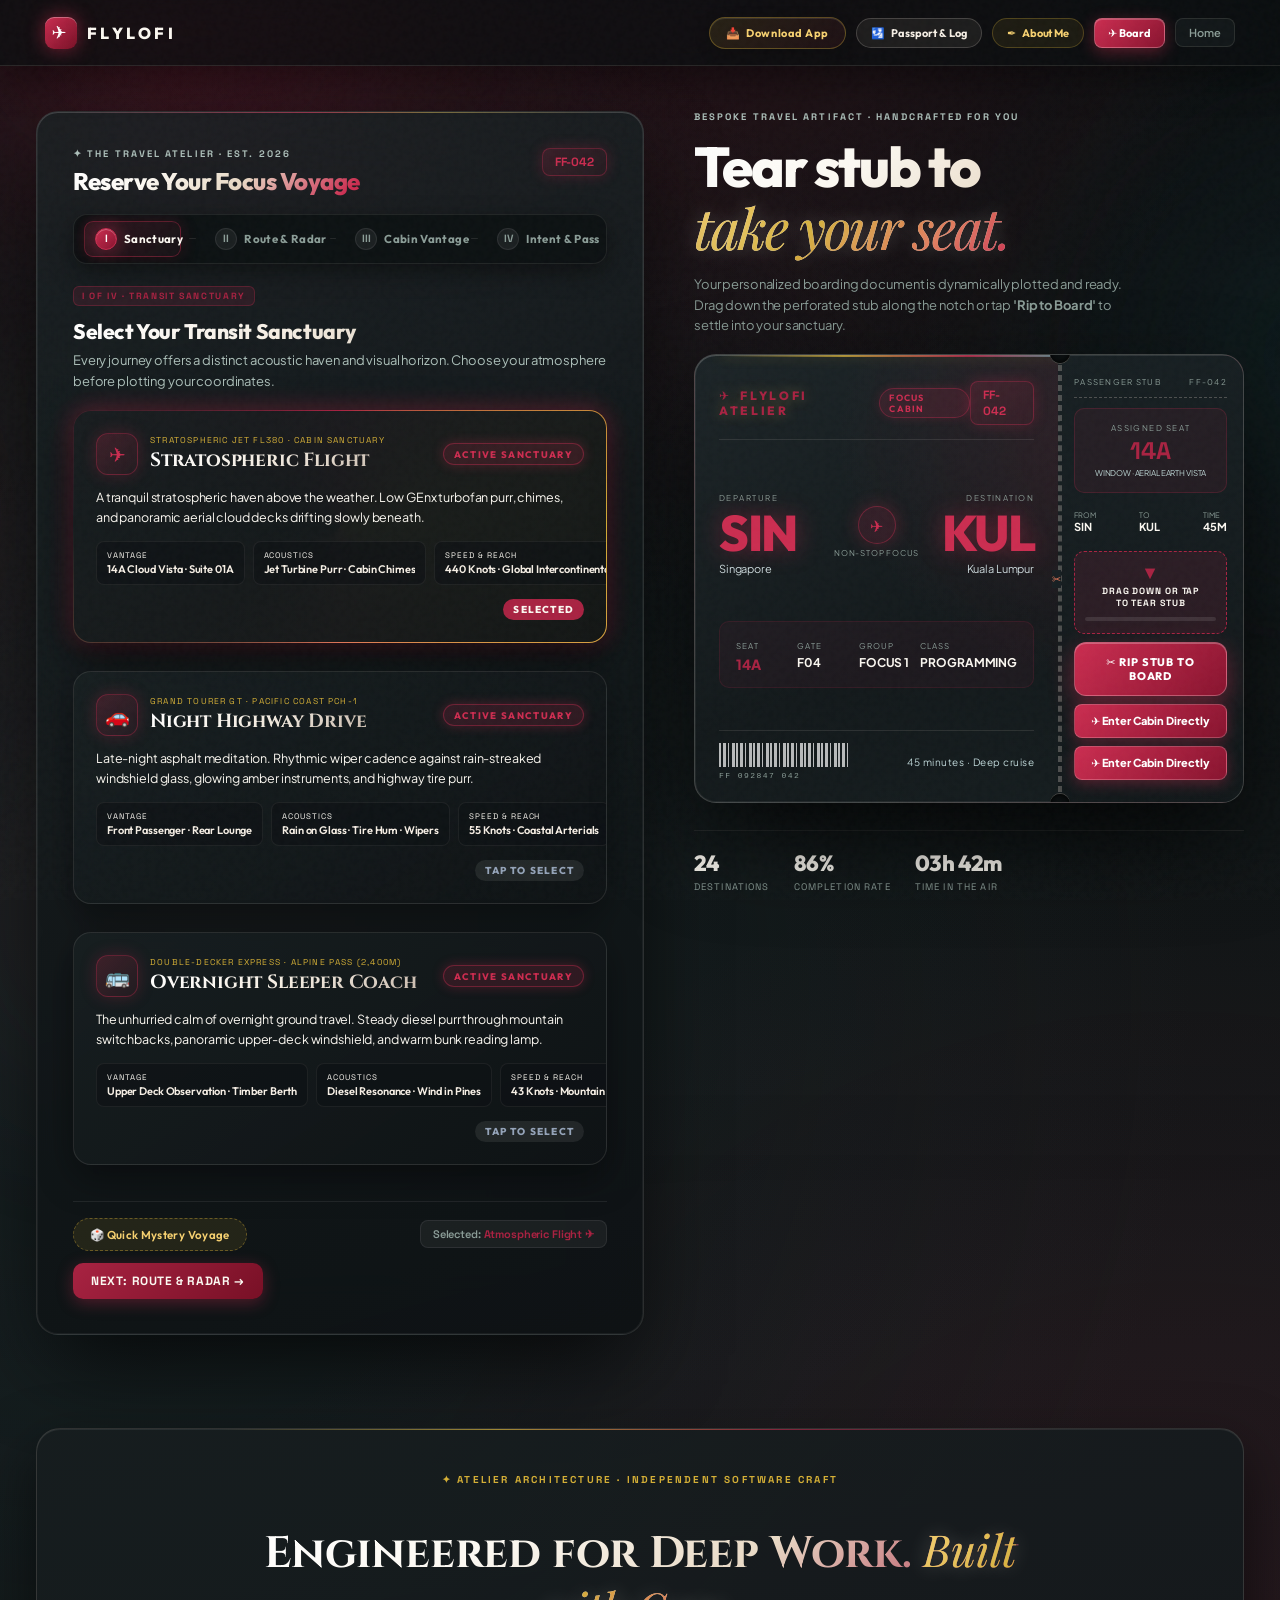
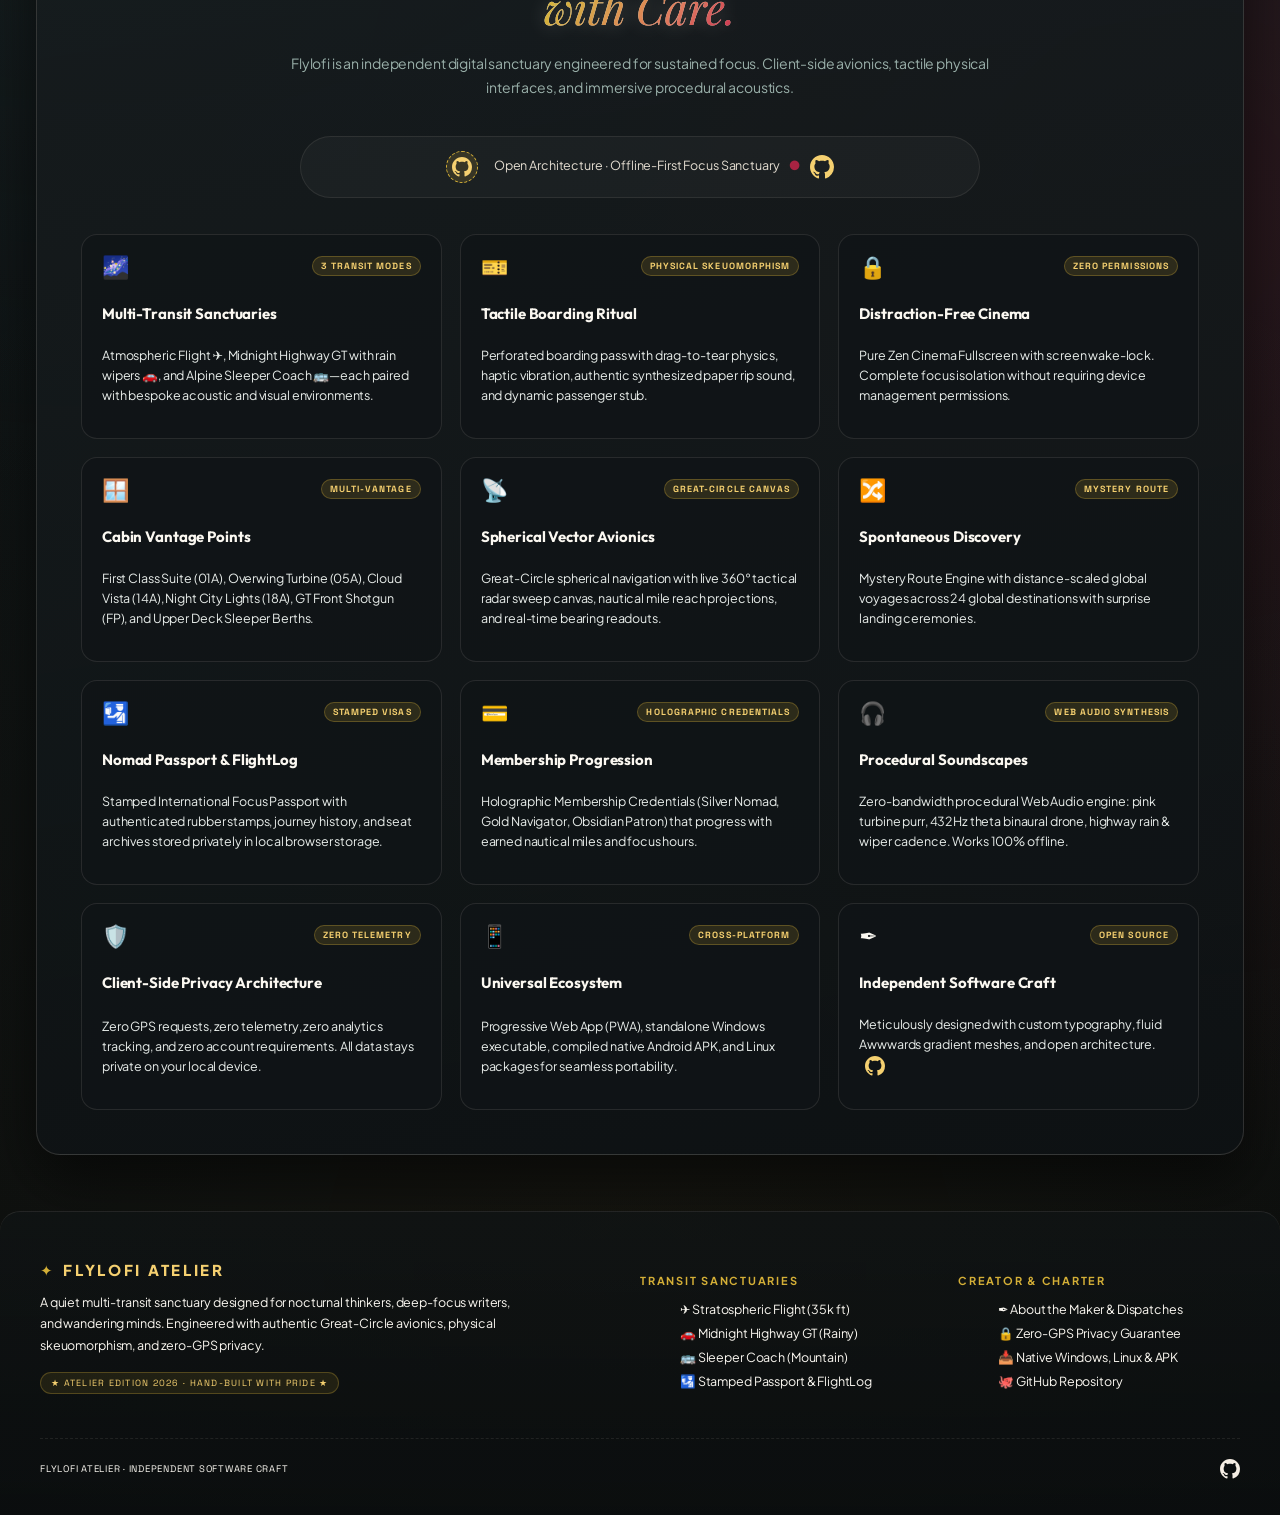
==== commit efa5129d: "feat: enhance mystery route with tactile toasts, prominent roll dice, and clean anonymous profile" ====
--- a/focus-flight/index.html
+++ b/focus-flight/index.html
@@ -3577,7 +3577,7 @@
 }
 
 /* =========================================================================
-   STANDOUT MANIFESTO: FLYLOFI VS THE $18.99/YR APP STORE MODEL
+   ATELIER ARCHITECTURE: CORE ENGINEERING & DESIGN PILLARS
    ========================================================================= */
 .standout-manifesto-section {
   max-width: 1240px;
@@ -3793,6 +3793,92 @@
   color: #4cd995;
   font-weight: 800;
   line-height: 1;
+}
+
+
+/* --- Mystery Route Toast & Buttons --- */
+.flylofi-toast {
+  position: fixed;
+  bottom: 30px;
+  left: 50%;
+  transform: translateX(-50%) translateY(25px);
+  background: rgba(14, 22, 28, 0.96);
+  backdrop-filter: blur(18px);
+  -webkit-backdrop-filter: blur(18px);
+  border: 1px solid rgba(212, 175, 55, 0.55);
+  box-shadow: 0 14px 40px rgba(0, 0, 0, 0.65), 0 0 24px rgba(212, 175, 55, 0.28);
+  border-radius: 999px;
+  padding: 11px 24px;
+  display: flex;
+  align-items: center;
+  gap: 12px;
+  font-family: var(--font-display, 'Space Grotesk', sans-serif);
+  font-size: 13px;
+  font-weight: 600;
+  color: #f7dfa5;
+  z-index: 999999;
+  opacity: 0;
+  pointer-events: none;
+  transition: all 0.3s cubic-bezier(0.16, 1, 0.3, 1);
+}
+.flylofi-toast.active {
+  opacity: 1;
+  pointer-events: auto;
+  transform: translateX(-50%) translateY(0);
+}
+.flylofi-toast .toast-icon {
+  font-size: 18px;
+  animation: diceSpin 0.55s ease;
+}
+@keyframes diceSpin {
+  0% { transform: rotate(0deg) scale(0.8); }
+  60% { transform: rotate(180deg) scale(1.25); }
+  100% { transform: rotate(360deg) scale(1); }
+}
+
+.carousel-mystery-btn {
+  display: inline-flex !important;
+  align-items: center !important;
+  gap: 6px !important;
+  padding: 5px 12px !important;
+  border-radius: 999px !important;
+  background: linear-gradient(135deg, rgba(212, 175, 55, 0.22), rgba(203, 45, 80, 0.18)) !important;
+  border: 1px solid rgba(212, 175, 55, 0.45) !important;
+  color: #f7dfa5 !important;
+  font-family: var(--font-display, sans-serif) !important;
+  font-size: 11px !important;
+  font-weight: 700 !important;
+  letter-spacing: 0.04em !important;
+  cursor: pointer !important;
+  transition: all 0.2s cubic-bezier(0.16, 1, 0.3, 1) !important;
+}
+.carousel-mystery-btn:hover {
+  background: linear-gradient(135deg, rgba(212, 175, 55, 0.35), rgba(203, 45, 80, 0.3)) !important;
+  border-color: #d4af37 !important;
+  transform: translateY(-1px) scale(1.02) !important;
+  box-shadow: 0 4px 14px rgba(212, 175, 55, 0.35) !important;
+}
+
+.quick-mystery-voyage-btn {
+  display: inline-flex !important;
+  align-items: center !important;
+  gap: 8px !important;
+  padding: 8px 16px !important;
+  border-radius: 999px !important;
+  background: rgba(212, 175, 55, 0.1) !important;
+  border: 1px dashed rgba(212, 175, 55, 0.4) !important;
+  color: var(--gold-light, #f7dfa5) !important;
+  font-family: var(--font-display, sans-serif) !important;
+  font-size: 11.5px !important;
+  font-weight: 600 !important;
+  letter-spacing: 0.03em !important;
+  cursor: pointer !important;
+  transition: all 0.2s ease !important;
+}
+.quick-mystery-voyage-btn:hover {
+  background: rgba(212, 175, 55, 0.2) !important;
+  border-color: var(--gold, #d4af37) !important;
+  transform: translateY(-1px) !important;
 }
 
 </style>
@@ -3888,8 +3974,706 @@
             </button>
           </div>
 
-          <!-- =========================================================================
-         ATELIER ARCHITECTURE: CORE ENGINEERING & DESIGN PILLARS
+          <!-- ==============================================================
+               STEP 1: SELECT TRANSIT EXPERIENCE
+               ============================================================== -->
+          <div class="wizard-step" id="wizardStep1" data-step="1">
+            <div class="step-banner">
+              <div class="step-badge">I OF IV · TRANSIT SANCTUARY</div>
+              <h3 class="step-heading">Select Your Transit Sanctuary</h3>
+              <p class="step-description">Every journey offers a distinct acoustic haven and visual horizon. Choose your atmosphere before plotting your coordinates.</p>
+            </div>
+
+            <div class="transit-card-grid">
+              <!-- Card 1: Stratospheric Flight -->
+              <div class="transit-experience-card active" data-mode="flight" id="cardModeFlight">
+                <div class="tec-top">
+                  <div class="tec-header-left">
+                    <span class="tec-icon">✈</span>
+                    <div>
+                      <span class="tec-badge-spec">STRATOSPHERIC JET FL380 · CABIN SANCTUARY</span>
+                      <h4 class="tec-title">Stratospheric Flight</h4>
+                    </div>
+                  </div>
+                  <span class="tec-tag live">ACTIVE SANCTUARY</span>
+                </div>
+                <p class="tec-narrative">A tranquil stratospheric haven above the weather. Low GEnx turbofan purr, chimes, and panoramic aerial cloud decks drifting slowly beneath.</p>
+                <div class="tec-dossier-grid">
+                  <div class="tec-dossier-item">
+                    <span class="tdi-label">VANTAGE</span>
+                    <span class="tdi-val">14A Cloud Vista · Suite 01A</span>
+                  </div>
+                  <div class="tec-dossier-item">
+                    <span class="tdi-label">ACOUSTICS</span>
+                    <span class="tdi-val">Jet Turbine Purr · Cabin Chimes</span>
+                  </div>
+                  <div class="tec-dossier-item">
+                    <span class="tdi-label">SPEED &amp; REACH</span>
+                    <span class="tdi-val">440 Knots · Global Intercontinental</span>
+                  </div>
+                </div>
+                <div class="tec-action">
+                  <span class="tec-status">Selected</span>
+                </div>
+              </div>
+
+              <!-- Card 2: Highway GT Car -->
+              <div class="transit-experience-card" data-mode="car" id="cardModeCar">
+                <div class="tec-top">
+                  <div class="tec-header-left">
+                    <span class="tec-icon">🚗</span>
+                    <div>
+                      <span class="tec-badge-spec">GRAND TOURER GT · PACIFIC COAST PCH-1</span>
+                      <h4 class="tec-title">Night Highway Drive</h4>
+                    </div>
+                  </div>
+                  <span class="tec-tag live">ACTIVE SANCTUARY</span>
+                </div>
+                <p class="tec-narrative">Late-night asphalt meditation. Rhythmic wiper cadence against rain-streaked windshield glass, glowing amber instruments, and highway tire purr.</p>
+                <div class="tec-dossier-grid">
+                  <div class="tec-dossier-item">
+                    <span class="tdi-label">VANTAGE</span>
+                    <span class="tdi-val">Front Passenger · Rear Lounge</span>
+                  </div>
+                  <div class="tec-dossier-item">
+                    <span class="tdi-label">ACOUSTICS</span>
+                    <span class="tdi-val">Rain on Glass · Tire Hum · Wipers</span>
+                  </div>
+                  <div class="tec-dossier-item">
+                    <span class="tdi-label">SPEED &amp; REACH</span>
+                    <span class="tdi-val">55 Knots · Coastal Arterials</span>
+                  </div>
+                </div>
+                <div class="tec-action">
+                  <span class="tec-status">Tap to Select</span>
+                </div>
+              </div>
+
+              <!-- Card 3: Sleeper Coach -->
+              <div class="transit-experience-card" data-mode="bus" id="cardModeBus">
+                <div class="tec-top">
+                  <div class="tec-header-left">
+                    <span class="tec-icon">🚌</span>
+                    <div>
+                      <span class="tec-badge-spec">DOUBLE-DECKER EXPRESS · ALPINE PASS (2,400M)</span>
+                      <h4 class="tec-title">Overnight Sleeper Coach</h4>
+                    </div>
+                  </div>
+                  <span class="tec-tag live">ACTIVE SANCTUARY</span>
+                </div>
+                <p class="tec-narrative">The unhurried calm of overnight ground travel. Steady diesel purr through mountain switchbacks, panoramic upper-deck windshield, and warm bunk reading lamp.</p>
+                <div class="tec-dossier-grid">
+                  <div class="tec-dossier-item">
+                    <span class="tdi-label">VANTAGE</span>
+                    <span class="tdi-val">Upper Deck Observation · Timber Berth</span>
+                  </div>
+                  <div class="tec-dossier-item">
+                    <span class="tdi-label">ACOUSTICS</span>
+                    <span class="tdi-val">Diesel Resonance · Wind in Pines</span>
+                  </div>
+                  <div class="tec-dossier-item">
+                    <span class="tdi-label">SPEED &amp; REACH</span>
+                    <span class="tdi-val">43 Knots · Mountain Pass Route</span>
+                  </div>
+                </div>
+                <div class="tec-action">
+                  <span class="tec-status">Tap to Select</span>
+                </div>
+              </div>
+            </div>
+
+            <div class="step-footer">
+              <button type="button" class="quick-mystery-voyage-btn" id="quickMysteryVoyageBtn" onclick="quickLaunchMysteryVoyage()" title="Embark on a spontaneous surprise voyage right now">
+                <span>🎲 Quick Mystery Voyage</span>
+              </button>
+              <div class="step-summary-pill">
+                <span>Selected: <strong id="step1SummaryMode">Stratospheric Flight ✈</strong></span>
+              </div>
+              <button type="button" class="step-next-btn" id="step1NextBtn">
+                Next: Route &amp; Radar →
+              </button>
+            </div>
+          </div>
+
+          <!-- ==============================================================
+               STEP 2: ROUTE, RADAR & DURATION RANGE
+               ============================================================== -->
+          <div class="wizard-step" id="wizardStep2" data-step="2" style="display:none">
+            <div class="step-banner">
+              <div class="step-badge">II OF IV · ROUTE &amp; TACTICAL RADAR</div>
+              <h3 class="step-heading" id="step2Heading">Plot Route &amp; Tactical Radar</h3>
+              <p class="step-description">Scrub your timer to project your flight or road reach using Great-Circle spherical navigation, or roll a surprise destination with Mystery Route.</p>
+            </div>
+
+            <!-- Departure Origin Hub Mode Bar (0% GPS Privacy Guarantee) -->
+            <div class="origin-mode-bar" id="originModeBar">
+              <div class="origin-mode-label">Departure Origin:</div>
+              <div class="origin-pills">
+                <button type="button" class="origin-pill active" id="originOdysseyPill" title="Continuous World Tour: Depart from where you last landed">
+                  <span class="origin-glyph">🌍</span>
+                  <span>Last Landed</span>
+                  <span class="origin-city-tag" id="lastLandedTag">SIN</span>
+                </button>
+                <button type="button" class="random-route-btn" id="randomRouteBtn" onclick="pickMysteryRoute()" title="Pick a random surprise destination reachable within your focus timer">
+                  <span class="dice-icon">🔀</span>
+                  <span>Mystery Route</span>
+                </button>
+                <button type="button" class="origin-pill" id="originHomePill"  title="Depart from your chosen Home Base Hub (No GPS required)">
+                  <span class="origin-glyph">🏠</span>
+                  <span>Home Base</span>
+                  <span class="origin-city-tag" id="homeBaseTag">MAA</span>
+                </button>
+                <button type="button" class="change-base-btn" id="changeBaseBtn" title="Set a different Home Base city">
+                  <span>⚙ Set Base</span>
+                </button>
+              </div>
+            </div>
+
+            <!-- Interactive Dynamic Flight Range Radar & Route Vector Canvas -->
+            <div class="flight-radar-card" id="flightRadarCard">
+              <div class="radar-header">
+                <span class="radar-badge" id="radarModeBadge">
+                  <span id="radarModeIcon">✈</span>
+                  <span id="radarModeTitle">Aviation Radar</span>
+                </span>
+                <span class="radar-range-readout" id="radarRangeReadout">Range: ~45 min (380 NM)</span>
+              </div>
+              <canvas class="radar-canvas" id="flightRadarCanvas" width="560" height="220" aria-label="Flight range tactical radar"></canvas>
+            </div>
+
+            <!-- Continuous Duration Scrubber with Tick Marks (Matching User Screenshot!) -->
+            <div class="radar-scrubber-box">
+              <div class="scrubber-header">
+                <span class="scrubber-label">Focus Journey Duration:</span>
+                <span class="scrubber-val" id="scrubberValueDisplay">45 min</span>
+              </div>
+              <input type="range" class="range-slider" id="radarDurationSlider" min="15" max="180" step="5" value="45" aria-label="Flight duration scrubber">
+              <div class="scrubber-ticks" id="scrubberTicks">
+                <span class="scrubber-tick" data-mins="15">15m</span>
+                <span class="scrubber-tick" data-mins="30">30m</span>
+                <span class="scrubber-tick active" data-mins="45">45m</span>
+                <span class="scrubber-tick" data-mins="60">1h</span>
+                <span class="scrubber-tick" data-mins="90">1h30</span>
+                <span class="scrubber-tick" data-mins="120">2h</span>
+                <span class="scrubber-tick" data-mins="180">3h</span>
+              </div>
+            </div>
+
+            <!-- Reachable Destination Carousel Cards (Matching User Screenshot!) -->
+            <div class="dest-carousel-wrapper">
+              <div class="dest-carousel-header">
+                <div style="display:flex;align-items:center;gap:12px;flex-wrap:wrap">
+                  <span class="dest-carousel-title" id="destCarouselTitle">Reachable Destinations within Focus Range:</span>
+                  <button type="button" class="carousel-mystery-btn" id="carouselMysteryBtn" onclick="pickMysteryRoute()" title="Roll a random surprise destination reachable within your focus timer">
+                    <span class="dice-anim">🎲</span>
+                    <span>Roll Mystery Route</span>
+                  </button>
+                </div>
+                <span class="dest-carousel-count" id="destCarouselCount">Tap card to select route</span>
+              </div>
+              <div class="dest-carousel" id="reachableCarousel" role="listbox" aria-label="Reachable destinations">
+                <!-- Populated dynamically based on duration and departure -->
+              </div>
+            </div>
+
+            <!-- Hidden accessible fallback selects for full backward compatibility -->
+            <div style="display:none" aria-hidden="true">
+              <select id="departure"></select>
+              <select id="destination"></select>
+            </div>
+
+            <div class="step-footer">
+              <button type="button" class="step-back-btn" id="step2BackBtn">← Back to Mode</button>
+              <div class="step-summary-pill">
+                <span>Route: <strong id="step2SummaryRoute">MAA → SIN (45m)</strong></span>
+              </div>
+              <button type="button" class="step-next-btn" id="step2NextBtn">Next: Cabin Vantage →</button>
+            </div>
+          </div>
+
+          <!-- ==============================================================
+               STEP 3: CABIN & SEAT PERSPECTIVE
+               ============================================================== -->
+          <div class="wizard-step" id="wizardStep3" data-step="3" style="display:none">
+            <div class="step-banner">
+              <div class="step-badge">STEP 3 OF 4 · CABIN &amp; SEAT</div>
+              <h3 class="step-heading" id="step3Heading">Select Your Cabin Vantage Point</h3>
+              <p class="step-description">Tap your desired seat on the vehicle chassis map. Every seat has its own photorealistic perspective.</p>
+            </div>
+
+            <!-- AUTHENTIC COMMERCIAL AIRLINE CABIN SEAT MAP -->
+            <fieldset style="border:1px solid rgba(203, 45, 80,.25);border-radius:14px;padding:14px;background:rgba(203, 45, 80,.03);margin-top:8px">
+              <legend id="seatMapLegend" style="padding:0 6px;color:var(--accent);font-weight:700">Stratospheric Cabin Perspectives (Tap Seat to Select)</legend>
+              
+              <!-- Mode 1: Stratospheric Flight Fuselage Map -->
+              <div id="fuselageFlight" class="fuselage-wrapper">
+                <div class="aircraft-fuselage">
+                  <div class="cockpit-nose">▲ ATMOSPHERIC FLIGHT DECK ▲</div>
+                
+                <div class="wings-indicator">
+                  <span class="wing-tag">◀ PORT WING &amp; TURBINE</span>
+                  <span class="wing-tag">STARBOARD WING &amp; TURBINE ▶</span>
+                </div>
+
+                <!-- Section 1: First Class Suites -->
+                <div class="cabin-section-label">First Class Suite · Sunset Horizon View</div>
+                <div class="seat-row">
+                  <span class="row-num">01</span>
+                  <button type="button" class="seat-btn window-seat" data-seat="01A" title="Seat 01A - Sunset Horizon Window Suite">01A</button>
+                  <div class="cabin-aisle"></div>
+                  <button type="button" class="seat-btn" data-seat="01B" title="Seat 01B - Center First Suite">01B</button>
+                  <div class="cabin-aisle" style="width:28px"></div>
+                  <button type="button" class="seat-btn" data-seat="01E" title="Seat 01E - Center First Suite">01E</button>
+                  <div class="cabin-aisle"></div>
+                  <button type="button" class="seat-btn window-seat" data-seat="01F" title="Seat 01F - Sunset Horizon Window Suite">01F</button>
+                </div>
+                <div class="seat-row">
+                  <span class="row-num">02</span>
+                  <button type="button" class="seat-btn window-seat" data-seat="02A" title="Seat 02A - Sunset Horizon Window Suite">02A</button>
+                  <div class="cabin-aisle"></div>
+                  <button type="button" class="seat-btn" data-seat="02B" title="Seat 02B - Center First Suite">02B</button>
+                  <div class="cabin-aisle" style="width:28px"></div>
+                  <button type="button" class="seat-btn" data-seat="02E" title="Seat 02E - Center First Suite">02E</button>
+                  <div class="cabin-aisle"></div>
+                  <button type="button" class="seat-btn window-seat" data-seat="02F" title="Seat 02F - Wing &amp; Jet Engine Window">02F</button>
+                </div>
+
+                <!-- Emergency Exit Row -->
+                <div class="exit-row-divider">
+                  <span>◀ EMERGENCY EXIT</span>
+                  <span>OVERWING SECTION</span>
+                  <span>EMERGENCY EXIT ▶</span>
+                </div>
+
+                <!-- Section 2: Overwing & Jet Turbine -->
+                <div class="cabin-section-label">Forward Cabin · Overwing &amp; Jet Turbine View</div>
+                <div class="seat-row">
+                  <span class="row-num">03</span>
+                  <button type="button" class="seat-btn window-seat" data-seat="03A" title="Seat 03A - Wing &amp; Engine Window">03A</button>
+                  <button type="button" class="seat-btn" data-seat="03B" title="Seat 03B - Forward Cabin Middle Seat">03B</button>
+                  <div class="cabin-aisle"></div>
+                  <button type="button" class="seat-btn" data-seat="03C" title="Seat 03C - Forward Cabin Aisle Seat">03C</button>
+                  <button type="button" class="seat-btn" data-seat="03D" title="Seat 03D - Forward Cabin Aisle Seat">03D</button>
+                  <div class="cabin-aisle"></div>
+                  <button type="button" class="seat-btn" data-seat="03E" title="Seat 03E - Forward Cabin Middle Seat">03E</button>
+                  <button type="button" class="seat-btn window-seat" data-seat="03F" title="Seat 03F - Wing &amp; Engine Window">03F</button>
+                </div>
+                <div class="seat-row">
+                  <span class="row-num">05</span>
+                  <button type="button" class="seat-btn window-seat" data-seat="05A" title="Seat 05A - Wing &amp; Engine Window">05A</button>
+                  <button type="button" class="seat-btn" data-seat="05B" title="Seat 05B - Forward Cabin Middle Seat">05B</button>
+                  <div class="cabin-aisle"></div>
+                  <button type="button" class="seat-btn" data-seat="05C" title="Seat 05C - Forward Cabin Aisle Seat">05C</button>
+                  <button type="button" class="seat-btn" data-seat="05D" title="Seat 05D - Forward Cabin Aisle Seat">05D</button>
+                  <div class="cabin-aisle"></div>
+                  <button type="button" class="seat-btn" data-seat="05E" title="Seat 05E - Forward Cabin Middle Seat">05E</button>
+                  <button type="button" class="seat-btn window-seat" data-seat="06F" title="Seat 06F - Wing View Window">06F</button>
+                </div>
+
+                <!-- Section 3: Mid Cabin Aerial Vista (User Reference Photo Match) -->
+                <div class="cabin-section-label">Main Cabin · 35,000 ft Aerial Earth Vista</div>
+                <div class="seat-row">
+                  <span class="row-num">11</span>
+                  <button type="button" class="seat-btn window-seat" data-seat="11A" title="Seat 11A - Aerial Earth Vista Window">11A</button>
+                  <button type="button" class="seat-btn" data-seat="11B" title="Seat 11B - Main Cabin Middle Seat">11B</button>
+                  <div class="cabin-aisle"></div>
+                  <button type="button" class="seat-btn" data-seat="11C" title="Seat 11C - Main Cabin Aisle Seat">11C</button>
+                  <button type="button" class="seat-btn" data-seat="11D" title="Seat 11D - Main Cabin Aisle Seat">11D</button>
+                  <div class="cabin-aisle"></div>
+                  <button type="button" class="seat-btn" data-seat="11E" title="Seat 11E - Main Cabin Middle Seat">11E</button>
+                  <button type="button" class="seat-btn window-seat" data-seat="11F" title="Seat 11F - Aerial Earth Vista Window">11F</button>
+                </div>
+                <div class="seat-row">
+                  <span class="row-num">12</span>
+                  <button type="button" class="seat-btn window-seat" data-seat="12A" title="Seat 12A - Aerial Earth Vista Window">12A</button>
+                  <button type="button" class="seat-btn" data-seat="12B" title="Seat 12B - Main Cabin Middle Seat">12B</button>
+                  <div class="cabin-aisle"></div>
+                  <button type="button" class="seat-btn" data-seat="12C" title="Seat 12C - Main Cabin Aisle Seat">12C</button>
+                  <button type="button" class="seat-btn" data-seat="12D" title="Seat 12D - Main Cabin Aisle Seat">12D</button>
+                  <div class="cabin-aisle"></div>
+                  <button type="button" class="seat-btn" data-seat="12E" title="Seat 12E - Main Cabin Middle Seat">12E</button>
+                  <button type="button" class="seat-btn window-seat" data-seat="14F" title="Seat 14F - Aerial Earth Vista Window">14F</button>
+                </div>
+                <div class="seat-row">
+                  <span class="row-num">14</span>
+                  <button type="button" class="seat-btn window-seat selected" data-seat="14A" title="Seat 14A - Aerial Earth Vista Window">14A</button>
+                  <button type="button" class="seat-btn" data-seat="14B" title="Seat 14B - Main Cabin Middle Seat">14B</button>
+                  <div class="cabin-aisle"></div>
+                  <button type="button" class="seat-btn" data-seat="14C" title="Seat 14C - Main Cabin Aisle Seat">14C</button>
+                  <button type="button" class="seat-btn" data-seat="14D" title="Seat 14D - Main Cabin Aisle Seat">14D</button>
+                  <div class="cabin-aisle"></div>
+                  <button type="button" class="seat-btn" data-seat="14E" title="Seat 14E - Main Cabin Middle Seat">14E</button>
+                  <button type="button" class="seat-btn window-seat" data-seat="15F" title="Seat 15F - Aerial Earth Vista Window">15F</button>
+                </div>
+
+                <!-- Section 4: Aft Cabin Night Lights -->
+                <div class="cabin-section-label">Aft Cabin · Night Flight &amp; City Lights View</div>
+                <div class="seat-row">
+                  <span class="row-num">16</span>
+                  <button type="button" class="seat-btn window-seat" data-seat="16A" title="Seat 16A - Night City Lights Window">16A</button>
+                  <button type="button" class="seat-btn" data-seat="16B" title="Seat 16B - Aft Cabin Middle Seat">16B</button>
+                  <div class="cabin-aisle"></div>
+                  <button type="button" class="seat-btn" data-seat="16C" title="Seat 16C - Aft Cabin Aisle Seat">16C</button>
+                  <button type="button" class="seat-btn" data-seat="16D" title="Seat 16D - Aft Cabin Aisle Seat">16D</button>
+                  <div class="cabin-aisle"></div>
+                  <button type="button" class="seat-btn" data-seat="16E" title="Seat 16E - Aft Cabin Middle Seat">16E</button>
+                  <button type="button" class="seat-btn window-seat" data-seat="17F" title="Seat 17F - Night City Lights Window">17F</button>
+                </div>
+                <div class="seat-row">
+                  <span class="row-num">18</span>
+                  <button type="button" class="seat-btn window-seat" data-seat="18A" title="Seat 18A - Night City Lights Window">18A</button>
+                  <button type="button" class="seat-btn" data-seat="18B" title="Seat 18B - Aft Cabin Middle Seat">18B</button>
+                  <div class="cabin-aisle"></div>
+                  <button type="button" class="seat-btn" data-seat="18C" title="Seat 18C - Aft Cabin Aisle Seat">18C</button>
+                  <button type="button" class="seat-btn" data-seat="18D" title="Seat 18D - Aft Cabin Aisle Seat">18D</button>
+                  <div class="cabin-aisle"></div>
+                  <button type="button" class="seat-btn" data-seat="18E" title="Seat 18E - Aft Cabin Middle Seat">18E</button>
+                  <button type="button" class="seat-btn window-seat" data-seat="19F" title="Seat 19F - Night City Lights Window">19F</button>
+                </div>
+
+                <div class="seat-map-legend">
+                  <div><span class="legend-box selected"></span>Selected</div>
+                  <div><span class="legend-box available"></span>Available Seat</div>
+                  <div><span style="font-size:12px;margin-right:2px">🪟</span>Window Seat</div>
+                </div>
+              </div>
+              </div>
+
+              <!-- Mode 2: Highway GT Car Cabin Chassis (4 Seats: DR Locked, FP, RL, RR Accessible) -->
+              <div id="fuselageCar" class="fuselage-wrapper" hidden>
+                <div class="car-chassis-map">
+                  <div class="car-windshield-nose">▲ DUAL-MOTOR HIGHWAY CABIN ▲</div>
+                  <div class="car-cabin-grid">
+                    <!-- Front Row -->
+                    <div class="cabin-section-label">Front Cockpit · Rain on Windshield &amp; Highway POV</div>
+                    <div class="car-cabin-row">
+                      <button type="button" class="seat-btn locked driver-seat" disabled title="Driver / Chauffeur Seat (Locked — Non-Selectable)">
+                        🔒 DR
+                      </button>
+                      <div class="car-center-console">CONSOLE<br>D7</div>
+                      <button type="button" class="seat-btn window-seat selected" data-seat="FP" title="Seat FP - Front Passenger (Shotgun Window)">
+                        💺 FP
+                      </button>
+                    </div>
+
+                    <!-- Rear Row -->
+                    <div class="cabin-section-label" style="margin-top:10px">Rear Passenger Cabin · Window Droplets &amp; Guardrails</div>
+                    <div class="car-cabin-row">
+                      <button type="button" class="seat-btn window-seat" data-seat="RL" title="Seat RL - Rear Left Window">
+                        💺 RL
+                      </button>
+                      <div class="car-center-console" style="height:36px">ARMREST</div>
+                      <button type="button" class="seat-btn window-seat" data-seat="RR" title="Seat RR - Rear Right Window">
+                        💺 RR
+                      </button>
+                    </div>
+                  </div>
+
+                  <div class="seat-map-legend" style="margin-top:20px">
+                    <div><span class="legend-box selected"></span>Selected</div>
+                    <div><span class="legend-box available"></span>Available Passenger Seat (3 total)</div>
+                    <div><span class="legend-box" style="background:rgba(28,35,37,0.6);border-color:rgba(255,255,255,0.08)">🔒</span>Chauffeur (Locked)</div>
+                  </div>
+                </div>
+              </div>
+
+              <!-- Mode 3: Cross-Country Sleeper Coach Chassis (Driver Cab Locked, All Berths Accessible) -->
+              <div id="fuselageBus" class="fuselage-wrapper" hidden>
+                <div class="bus-chassis-map">
+                  <div class="bus-cab-nose">▲ SLEEPER COACH UPPER &amp; LOWER DECKS ▲</div>
+                  
+                  <!-- Driver Cab Section -->
+                  <div class="cabin-section-label">Driver Cab · Non-Selectable</div>
+                  <div class="seat-row" style="justify-content:center;margin-bottom:12px">
+                    <button type="button" class="seat-btn locked driver-seat" disabled title="Bus Captain Cab (Locked — Non-Selectable)" style="width:140px">
+                      🔒 BUS CAPTAIN (DR)
+                    </button>
+                  </div>
+
+                  <!-- Upper Observation Deck -->
+                  <div class="cabin-section-label">Upper Observation Deck · Forward Highway Panorama</div>
+                  <div class="seat-row" style="justify-content:center;gap:36px;margin-bottom:14px">
+                    <button type="button" class="seat-btn window-seat selected" data-seat="01A" title="Berth 01A - Upper Panorama Window Deck" style="width:72px">
+                      🌄 01A
+                    </button>
+                    <div class="cabin-aisle" style="width:20px"></div>
+                    <button type="button" class="seat-btn window-seat" data-seat="01B" title="Berth 01B - Upper Panorama Window Deck" style="width:72px">
+                      🌄 01B
+                    </button>
+                  </div>
+
+                  <!-- Sleeper Berths Rows 02 to 06 -->
+                  <div class="cabin-section-label">Private Sleeper Berths · Upper &amp; Lower Window Bunks</div>
+                  <div class="seat-row">
+                    <span class="row-num">02</span>
+                    <button type="button" class="seat-btn window-seat" data-seat="02A" title="Berth 02A - Lower Window Berth">02A</button>
+                    <button type="button" class="seat-btn" data-seat="02B" title="Berth 02B - Lower Aisle Berth">02B</button>
+                    <div class="cabin-aisle"></div>
+                    <button type="button" class="seat-btn" data-seat="02C" title="Berth 02C - Upper Aisle Berth">02C</button>
+                    <button type="button" class="seat-btn window-seat" data-seat="02D" title="Berth 02D - Upper Window Berth">02D</button>
+                  </div>
+                  <div class="seat-row">
+                    <span class="row-num">03</span>
+                    <button type="button" class="seat-btn window-seat" data-seat="03A" title="Berth 03A - Lower Window Berth">03A</button>
+                    <button type="button" class="seat-btn" data-seat="03B" title="Berth 03B - Lower Aisle Berth">03B</button>
+                    <div class="cabin-aisle"></div>
+                    <button type="button" class="seat-btn" data-seat="03C" title="Berth 03C - Upper Aisle Berth">03C</button>
+                    <button type="button" class="seat-btn window-seat" data-seat="03D" title="Berth 03D - Upper Window Berth">03D</button>
+                  </div>
+                  <div class="seat-row">
+                    <span class="row-num">04</span>
+                    <button type="button" class="seat-btn window-seat" data-seat="04A" title="Berth 04A - Lower Window Berth">04A</button>
+                    <button type="button" class="seat-btn" data-seat="04B" title="Berth 04B - Lower Aisle Berth">04B</button>
+                    <div class="cabin-aisle"></div>
+                    <button type="button" class="seat-btn" data-seat="04C" title="Berth 04C - Upper Aisle Berth">04C</button>
+                    <button type="button" class="seat-btn window-seat" data-seat="04D" title="Berth 04D - Upper Window Berth">04D</button>
+                  </div>
+                  <div class="seat-row">
+                    <span class="row-num">05</span>
+                    <button type="button" class="seat-btn window-seat" data-seat="05A" title="Berth 05A - Lower Window Berth">05A</button>
+                    <button type="button" class="seat-btn" data-seat="05B" title="Berth 05B - Lower Aisle Berth">05B</button>
+                    <div class="cabin-aisle"></div>
+                    <button type="button" class="seat-btn" data-seat="05C" title="Berth 05C - Upper Aisle Berth">05C</button>
+                    <button type="button" class="seat-btn window-seat" data-seat="05D" title="Berth 05D - Upper Window Berth">05D</button>
+                  </div>
+                  <div class="seat-row">
+                    <span class="row-num">06</span>
+                    <button type="button" class="seat-btn window-seat" data-seat="06A" title="Berth 06A - Lower Window Berth">06A</button>
+                    <button type="button" class="seat-btn" data-seat="06B" title="Berth 06B - Lower Aisle Berth">06B</button>
+                    <div class="cabin-aisle"></div>
+                    <button type="button" class="seat-btn" data-seat="06C" title="Berth 06C - Upper Aisle Berth">06C</button>
+                    <button type="button" class="seat-btn window-seat" data-seat="06D" title="Berth 06D - Upper Window Berth">06D</button>
+                  </div>
+
+                  <div class="seat-map-legend" style="margin-top:20px">
+                    <div><span class="legend-box selected"></span>Selected</div>
+                    <div><span class="legend-box available"></span>Available Passenger Berth (22 total)</div>
+                    <div><span class="legend-box" style="background:rgba(28,35,37,0.6);border-color:rgba(255,255,255,0.08)">🔒</span>Bus Captain (Locked)</div>
+                  </div>
+                </div>
+              </div>
+
+              <!-- Selected Seat Details & Live Scenic Preview -->
+              <div class="selected-seat-info-card" id="selectedSeatCard">
+                <div class="seat-info-left">
+                  <strong id="selectedSeatCode">Seat 14A • Window View</strong>
+                  <small id="selectedSeatDesc">Aerial Earth Vista • 35,000 ft patchwork fields &amp; rivers</small>
+                </div>
+                <img id="selectedSeatThumb" class="seat-preview-thumb" src="media/flight/scenes/seat_14a_aerial_earth.jpg" alt="Selected perspective preview">
+              </div>
+            </fieldset>
+
+            <div class="step-footer">
+              <button type="button" class="step-back-btn" id="step3BackBtn">← Back to Route</button>
+              <div class="step-summary-pill">
+                <span>Seat: <strong id="step3SummarySeat">14A · Window</strong></span>
+              </div>
+              <button type="button" class="step-next-btn" id="step3NextBtn">Next: Review &amp; Board →</button>
+            </div>
+          </div>
+
+          <!-- ==============================================================
+               STEP 4: FOCUS OBJECTIVE & BOARDING CONFIRMATION
+               ============================================================== -->
+          <div class="wizard-step" id="wizardStep4" data-step="4" style="display:none">
+            <div class="step-banner">
+              <div class="step-badge">STEP 4 OF 4 · OBJECTIVE &amp; BOARDING</div>
+              <h3 class="step-heading">Set Focus Goal &amp; Prepare to Board</h3>
+              <p class="step-description">Fine-tune your timer, pick your focus discipline, and review your journey itinerary before boarding.</p>
+            </div>
+
+            <!-- DURATION SELECTION (Presets + Custom Timer) -->
+            <fieldset style="border:1px solid rgba(203, 45, 80,.25);border-radius:14px;padding:14px;background:rgba(203, 45, 80,.03);margin-bottom:14px">
+              <legend style="padding:0 6px;color:var(--accent);font-weight:700">Flight Duration (Select Preset or Custom)</legend>
+              <div class="duration-grid" id="durationGrid">
+                <button type="button" class="dur-btn" data-mins="15">15 min</button>
+                <button type="button" class="dur-btn" data-mins="25">25 min</button>
+                <button type="button" class="dur-btn active" data-mins="45">45 min</button>
+                <button type="button" class="dur-btn" data-mins="60">60 min</button>
+                <button type="button" class="dur-btn" data-mins="90">90 min</button>
+                <button type="button" class="dur-btn" data-mins="120">120 min</button>
+              </div>
+              <div class="custom-timer-box">
+                <span class="custom-timer-icon">⏱</span>
+                <div>
+                  <label for="customTimerInput">Custom Timer</label>
+                  <div style="font-size:9px;color:var(--muted)">Set any custom duration (1 - 360 min)</div>
+                </div>
+                <div class="custom-timer-field">
+                  <button type="button" id="timerMinusBtn" class="timer-step-btn" title="Decrease 5 min">−</button>
+                  <input type="number" id="customTimerInput" min="1" max="360" value="45" placeholder="45">
+                  <button type="button" id="timerPlusBtn" class="timer-step-btn" title="Increase 5 min">+</button>
+                  <span>min</span>
+                </div>
+              </div>
+            </fieldset>
+
+            <!-- FOCUS CATEGORY -->
+            <fieldset style="border:1px solid rgba(203, 45, 80,.25);border-radius:14px;padding:14px;background:rgba(203, 45, 80,.03);margin-bottom:14px">
+              <legend style="padding:0 6px;color:var(--accent);font-weight:700">Focus Category</legend>
+              <div class="options" id="categoryOptions">
+                <label class="active"><input type="radio" name="category" value="Programming" checked>Code</label>
+                <label><input type="radio" name="category" value="Studying">Study</label>
+                <label><input type="radio" name="category" value="Engineering">Build</label>
+                <label><input type="radio" name="category" value="Personal">Read</label>
+              </div>
+            </fieldset>
+
+            <!-- Complete Journey Confirmation Card -->
+            <div class="journey-confirmation-card" id="journeyConfirmationCard">
+              <div class="jcc-head">
+                <span class="jcc-badge">READY FOR DEPARTURE</span>
+                <span class="jcc-code" id="jccCode">FF-042</span>
+              </div>
+              <div class="jcc-route-row">
+                <div class="jcc-node">
+                  <span class="jcc-label">FROM</span>
+                  <strong class="jcc-val" id="jccFrom">MAA · Chennai</strong>
+                </div>
+                <div class="jcc-arrow" id="jccArrow">✈</div>
+                <div class="jcc-node" style="text-align:right">
+                  <span class="jcc-label">TO</span>
+                  <strong class="jcc-val" id="jccTo">SIN · Singapore</strong>
+                </div>
+              </div>
+              <div class="jcc-details-grid">
+                <div><span class="jcc-label">MODE</span><span class="jcc-subval" id="jccMode">Atmospheric Flight</span></div>
+                <div><span class="jcc-label">SEAT</span><span class="jcc-subval" id="jccSeat">14A · Window View</span></div>
+                <div><span class="jcc-label">DURATION</span><span class="jcc-subval" id="jccDuration">45 Minutes</span></div>
+                <div><span class="jcc-label">OBJECTIVE</span><span class="jcc-subval" id="jccCategory">Programming</span></div>
+              </div>
+            </div>
+
+            <div class="step-footer" style="flex-wrap:wrap;gap:10px">
+              <button type="button" class="step-back-btn" id="step4BackBtn">← Back to Seat</button>
+              <button type="button" class="step-confirm-btn" id="step4DirectBoardBtn" style="background:linear-gradient(135deg,#cb2d50,#88142f);color:#fff;font-weight:800;padding:12px 22px;border-radius:999px;cursor:pointer;display:inline-flex;align-items:center;gap:8px;box-shadow:0 8px 24px rgba(203,45,80,.45);border:1px solid rgba(255,255,255,0.25)" title="Start Journey Immediately">
+                ✈ Enter Cabin / Start Journey →
+              </button>
+              <button type="button" class="step-confirm-btn" id="step4ConfirmBtn" style="background:rgba(255,255,255,0.08);color:var(--text);border:1px solid rgba(214,206,194,0.25)" title="Proceed to the physical Boarding Pass to tear your stub">
+                🎫 View Boarding Pass
+              </button>
+            </div>
+          </div>
+        </form>
+      </div>
+
+      <!-- RIGHT COLUMN: OFFICIAL BOARDING PASS WITH TACTILE MOTION-TEAR STUB RIGHT IN FRONT -->
+      <div class="ticket-col">
+        <div class="ticket-copy" style="margin-bottom:18px">
+          <div class="eyebrow" id="ticketColEyebrow">BESPOKE TRAVEL ARTIFACT · HANDCRAFTED FOR YOU</div>
+          <h1 id="ticketColTitle">Tear stub to<br><em>take your seat.</em></h1>
+          <p id="ticketColSub">Your personalized boarding document is dynamically plotted and ready. Drag down the perforated stub along the notch or tap <strong>'Rip to Board'</strong> to settle into your sanctuary.</p>
+        </div>
+
+        <div class="ticket-wrapper">
+          <article class="boarding-pass-card" id="boardingPass">
+            <!-- Main Ticket Body -->
+            <div class="pass-main">
+              <div class="pass-header">
+                <div class="pass-brand" id="passBrand"><span id="passBrandGlyph">✈</span> <span id="passBrandText">FLYLOFI ATELIER</span></div>
+                <div class="pass-type-badge" id="passTypeBadge">FOCUS CABIN</div>
+                <span class="flight-no" id="passFlightNo">FF-042</span>
+              </div>
+
+              <div class="pass-route">
+                <div class="route-node">
+                  <small id="ticketFromLabel">DEPARTURE</small>
+                  <strong id="ticketFromCode">MAA</strong>
+                  <span id="ticketFromName">Chennai</span>
+                </div>
+                <div class="route-mid-plane">
+                  <span class="plane-glyph" id="routeMidGlyph">✈</span>
+                  <small id="routeMidSub">NON-STOP FOCUS</small>
+                </div>
+                <div class="route-node dest">
+                  <small id="ticketToLabel">DESTINATION</small>
+                  <strong id="ticketToCode">SIN</strong>
+                  <span id="ticketToName">Singapore</span>
+                </div>
+              </div>
+
+              <div class="pass-meta-grid">
+                <div><small id="metaSeatLabel">SEAT</small><strong class="seat-highlight" id="ticketSeat">14A</strong></div>
+                <div><small id="metaGateLabel">GATE</small><strong id="ticketGate">F04</strong></div>
+                <div><small id="metaGroupLabel">GROUP</small><strong id="ticketGroup">FOCUS 1</strong></div>
+                <div><small id="metaClassLabel">CLASS</small><strong id="ticketCategory">CODE</strong></div>
+              </div>
+
+              <div class="pass-bottom">
+                <div class="barcode-box">
+                  <div class="barcode-bars"></div>
+                  <span class="barcode-text" id="barcodeText">FF 092847 042</span>
+                </div>
+                <span class="pass-duration-pill" id="ticketDuration">45 minutes · Deep cruise</span>
+              </div>
+
+              <!-- Inked Boarded Stamp (Revealed upon tearing) -->
+              <div class="boarded-stamp" id="boardedStamp">
+                <span id="boardedStampText">✓ BOARDED</span>
+                <small id="boardedStampSub">GATE CLOSED · CLEARED FOR FLIGHT</small>
+              </div>
+            </div>
+
+            <!-- Perforation Divider Line -->
+            <div class="perforation-divider" id="perforationDivider">
+              <div class="perf-notch top"></div>
+              <div class="perf-dashed-line"></div>
+              <span class="perf-scissors">✂</span>
+              <div class="perf-notch bottom"></div>
+            </div>
+
+            <!-- Interactive Tearable Stub -->
+            <div class="pass-stub-tearable" id="passStubTearable">
+              <div class="stub-header">
+                <span id="stubHeaderText">PASSENGER STUB</span>
+                <span id="stubHeaderNo">FF-042</span>
+              </div>
+
+              <div class="stub-seat-box">
+                <span class="stub-seat-label" id="stubSeatLabel">ASSIGNED SEAT</span>
+                <span class="stub-seat-num" id="stubSeatVal">14A</span>
+                <span class="stub-seat-desc" id="stubSeatDesc">WINDOW · AERIAL EARTH</span>
+              </div>
+
+              <div class="stub-flight-details">
+                <div><small>FROM</small><strong id="stubFrom">MAA</strong></div>
+                <div><small>TO</small><strong id="stubTo">SIN</strong></div>
+                <div><small>TIME</small><strong id="stubTime">45M</strong></div>
+              </div>
+
+              <!-- Tactile Motion Tear Handle -->
+              <div class="stub-motion-handle" id="stubTearHandle" title="Drag / Swipe Down to Tear Stub">
+                <div class="handle-arrow">▼</div>
+                <div class="handle-text" id="handleActionText">DRAG DOWN OR TAP<br>TO TEAR STUB</div>
+                <div class="tear-progress-track">
+                  <div class="tear-progress-fill" id="tearProgressFill"></div>
+                </div>
+              </div>
+
+              <button type="button" class="quick-rip-button" id="quickRipBtn">✂ Rip Stub to Board</button>
+              <button type="button" id="directEnterTicketBtn" style="width:100%;margin-top:8px;padding:9px 12px;border-radius:8px;background:linear-gradient(135deg,#cb2d50,#88142f);color:#fff;font-weight:800;font-size:11px;border:1px solid rgba(255,255,255,0.2);cursor:pointer;display:flex;align-items:center;justify-content:center;gap:6px;box-shadow:0 4px 14px rgba(203,45,80,0.35)">
+                ✈ Enter Cabin Directly
+              </button>
+              <button type="button" id="directEnterTicketBtn" style="width:100%;margin-top:8px;padding:9px 12px;border-radius:8px;background:linear-gradient(135deg,#cb2d50,#88142f);color:#fff;font-weight:800;font-size:11px;border:1px solid rgba(255,255,255,0.2);cursor:pointer;display:flex;align-items:center;justify-content:center;gap:6px;box-shadow:0 4px 14px rgba(203,45,80,0.35)">
+                ✈ Enter Cabin Directly
+              </button>
+            </div>
+          </article>
+        </div>
+
+        <div class="stats" style="margin-top:28px">
+          <div><strong>24</strong><small>Destinations</small></div>
+          <div><strong>86%</strong><small>Completion rate</small></div>
+          <div><strong>03h 42m</strong><small>Time in the air</small></div>
+        </div>
+      </div>
+
+    </div>
+
+    <!-- ATELIER COLOPHON & MAKER FOOTER -->
+    
+    <!-- =========================================================================
+         THE ATELIER ARCHITECTURE: CORE ENGINEERING & DESIGN PILLARS
          ========================================================================= -->
     <section class="standout-manifesto-section" id="standoutManifesto">
       <div class="manifesto-glass-card">
@@ -3897,23 +4681,25 @@
         <div class="manifesto-header">
           <div class="manifesto-eyebrow">✦ ATELIER ARCHITECTURE · INDEPENDENT SOFTWARE CRAFT</div>
           <h2 class="manifesto-title">Engineered for Deep Work. <em>Built with Care.</em></h2>
-          <p class="manifesto-subtitle">Flylofi is an independent digital sanctuary engineered by Sanjith Vishnu for sustained focus. Client-side avionics, tactile physical interfaces, and immersive procedural acoustics.</p>
+          <p class="manifesto-subtitle">Flylofi is an independent digital sanctuary engineered for sustained focus. Client-side avionics, tactile physical interfaces, and immersive procedural acoustics.</p>
         </div>
 
         <div class="intimate-maker-bar">
-          <div class="maker-tiny-seal">SV</div>
+          <a href="https://github.com/SanjithVishnuKS" target="_blank" rel="noopener" class="maker-tiny-seal" title="GitHub Profile" aria-label="GitHub Profile">
+            <svg class="github-icon" width="20" height="20" viewBox="0 0 24 24" fill="currentColor" aria-hidden="true"><path d="M12 0C5.37 0 0 5.37 0 12c0 5.31 3.435 9.795 8.205 11.385.6.105.825-.255.825-.57 0-.285-.015-1.23-.015-2.235-3.015.555-3.795-.735-4.035-1.41-.135-.345-.72-1.41-1.23-1.695-.42-.225-1.02-.78-.015-.795.945-.015 1.62.87 1.845 1.23 1.08 1.815 2.805 1.305 3.495.99.105-.78.42-1.305.765-1.605-2.67-.3-5.46-1.335-5.46-5.925 0-1.305.465-2.385 1.23-3.225-.12-.3-.54-1.53.12-3.18 0 0 1.005-.315 3.3 1.23.96-.27 1.98-.405 3-.405s2.04.135 3 .405c2.295-1.56 3.3-1.23 3.3-1.23.66 1.65.24 2.88.12 3.18.765.84 1.23 1.905 1.23 3.225 0 4.605-2.805 5.625-5.475 5.925.435.375.81 1.095.81 2.22 0 1.605-.015 2.895-.015 3.3 0 .315.225.69.825.57A12.02 12.02 0 0024 12c0-6.63-5.37-12-12-12z"/></svg>
+          </a>
           <div class="intimate-maker-text">
-            <span>Designed &amp; built by software craftsman <strong>Sanjith Vishnu</strong></span>
-            <span style="color:var(--accent);margin:0 6px">●</span>
-            <a href="https://github.com/SanjithVishnuKS" target="_blank" rel="noopener" style="color:var(--gold-light);text-decoration:underline">GitHub: @SanjithVishnuKS</a>
-            <span style="color:var(--accent);margin:0 6px">●</span>
-            <span>Open Architecture &amp; Offline-First</span>
+            <span>Open Architecture · Offline-First Focus Sanctuary</span>
+            <span style="color:var(--accent);margin:0 8px">●</span>
+            <a href="https://github.com/SanjithVishnuKS" target="_blank" rel="noopener" title="GitHub Profile" aria-label="GitHub Profile" style="display:inline-flex;align-items:center;color:var(--gold-light);vertical-align:middle">
+              <svg class="github-icon" width="24" height="24" viewBox="0 0 24 24" fill="currentColor" aria-hidden="true"><path d="M12 0C5.37 0 0 5.37 0 12c0 5.31 3.435 9.795 8.205 11.385.6.105.825-.255.825-.57 0-.285-.015-1.23-.015-2.235-3.015.555-3.795-.735-4.035-1.41-.135-.345-.72-1.41-1.23-1.695-.42-.225-1.02-.78-.015-.795.945-.015 1.62.87 1.845 1.23 1.08 1.815 2.805 1.305 3.495.99.105-.78.42-1.305.765-1.605-2.67-.3-5.46-1.335-5.46-5.925 0-1.305.465-2.385 1.23-3.225-.12-.3-.54-1.53.12-3.18 0 0 1.005-.315 3.3 1.23.96-.27 1.98-.405 3-.405s2.04.135 3 .405c2.295-1.56 3.3-1.23 3.3-1.23.66 1.65.24 2.88.12 3.18.765.84 1.23 1.905 1.23 3.225 0 4.605-2.805 5.625-5.475 5.925.435.375.81 1.095.81 2.22 0 1.605-.015 2.895-.015 3.3 0 .315.225.69.825.57A12.02 12.02 0 0024 12c0-6.63-5.37-12-12-12z"/></svg>
+            </a>
           </div>
         </div>
 
         <div class="matrix-grid">
           
-          <!-- Dimension 1: Multi-Transit Sanctuary -->
+          <!-- Pillar 1: Multi-Transit Sanctuary -->
           <article class="matrix-card">
             <div class="matrix-card-top">
               <span class="matrix-icon">🌌</span>
@@ -3925,11 +4711,11 @@
             </div>
           </article>
 
-          <!-- Dimension 2: Tactile Physical Skeuomorphism -->
+          <!-- Pillar 2: Physical Skeuomorphism -->
           <article class="matrix-card">
             <div class="matrix-card-top">
               <span class="matrix-icon">🎫</span>
-              <span class="matrix-badge-free">TACTILE SKEUOMORPHISM</span>
+              <span class="matrix-badge-free">PHYSICAL SKEUOMORPHISM</span>
             </div>
             <h3 class="matrix-title">Tactile Boarding Ritual</h3>
             <div class="matrix-comparison">
@@ -3937,7 +4723,7 @@
             </div>
           </article>
 
-          <!-- Dimension 3: Distraction-Free Flow -->
+          <!-- Pillar 3: Distraction-Free Shield -->
           <article class="matrix-card">
             <div class="matrix-card-top">
               <span class="matrix-icon">🔒</span>
@@ -3949,7 +4735,7 @@
             </div>
           </article>
 
-          <!-- Dimension 4: Multi-Vantage Cabins -->
+          <!-- Pillar 4: Multi-Vantage Cabins -->
           <article class="matrix-card">
             <div class="matrix-card-top">
               <span class="matrix-icon">🪟</span>
@@ -3961,7 +4747,7 @@
             </div>
           </article>
 
-          <!-- Dimension 5: Spherical Avionics -->
+          <!-- Pillar 5: Spherical Avionics -->
           <article class="matrix-card">
             <div class="matrix-card-top">
               <span class="matrix-icon">📡</span>
@@ -3973,7 +4759,7 @@
             </div>
           </article>
 
-          <!-- Dimension 6: Spontaneous Discovery -->
+          <!-- Pillar 6: Spontaneous Discovery -->
           <article class="matrix-card">
             <div class="matrix-card-top">
               <span class="matrix-icon">🔀</span>
@@ -3985,7 +4771,7 @@
             </div>
           </article>
 
-          <!-- Dimension 7: Nomad Passport -->
+          <!-- Pillar 7: Nomad Passport -->
           <article class="matrix-card">
             <div class="matrix-card-top">
               <span class="matrix-icon">🛂</span>
@@ -3997,7 +4783,7 @@
             </div>
           </article>
 
-          <!-- Dimension 8: Holographic Credentials -->
+          <!-- Pillar 8: Holographic Credentials -->
           <article class="matrix-card">
             <div class="matrix-card-top">
               <span class="matrix-icon">💳</span>
@@ -4009,7 +4795,7 @@
             </div>
           </article>
 
-          <!-- Dimension 9: Procedural Acoustics -->
+          <!-- Pillar 9: Procedural Acoustics -->
           <article class="matrix-card">
             <div class="matrix-card-top">
               <span class="matrix-icon">🎧</span>
@@ -4021,7 +4807,7 @@
             </div>
           </article>
 
-          <!-- Dimension 10: Zero-Telemetry Privacy -->
+          <!-- Pillar 10: Zero-Telemetry Privacy -->
           <article class="matrix-card">
             <div class="matrix-card-top">
               <span class="matrix-icon">🛡️</span>
@@ -4033,7 +4819,7 @@
             </div>
           </article>
 
-          <!-- Dimension 11: Cross-Platform Ecosystem -->
+          <!-- Pillar 11: Cross-Platform Ecosystem -->
           <article class="matrix-card">
             <div class="matrix-card-top">
               <span class="matrix-icon">📱</span>
@@ -4045,15 +4831,15 @@
             </div>
           </article>
 
-          <!-- Dimension 12: Independent Software Craft -->
+          <!-- Pillar 12: Independent Software Craft -->
           <article class="matrix-card">
             <div class="matrix-card-top">
               <span class="matrix-icon">✒️</span>
-              <span class="matrix-badge-free">INDEPENDENT CRAFT</span>
+              <span class="matrix-badge-free">OPEN SOURCE</span>
             </div>
-            <h3 class="matrix-title">Crafted by Sanjith Vishnu</h3>
+            <h3 class="matrix-title">Independent Software Craft</h3>
             <div class="matrix-comparison">
-              <p style="color:#e8edea;font-size:12.5px;line-height:1.6">Meticulously designed with custom typography, fluid Awwwards gradient meshes, and open architecture. Connect on <a href="https://github.com/SanjithVishnuKS" target="_blank" rel="noopener" style="color:var(--gold-light);text-decoration:underline">GitHub: @SanjithVishnuKS</a>.</p>
+              <p style="color:#e8edea;font-size:12.5px;line-height:1.6">Meticulously designed with custom typography, fluid Awwwards gradient meshes, and open architecture. <a href="https://github.com/SanjithVishnuKS" target="_blank" rel="noopener" style="display:inline-flex;align-items:center;margin-left:6px;vertical-align:middle;color:var(--gold-light)" title="GitHub Profile" aria-label="GitHub Profile"><svg class="github-icon" width="20" height="20" viewBox="0 0 24 24" fill="currentColor" aria-hidden="true"><path d="M12 0C5.37 0 0 5.37 0 12c0 5.31 3.435 9.795 8.205 11.385.6.105.825-.255.825-.57 0-.285-.015-1.23-.015-2.235-3.015.555-3.795-.735-4.035-1.41-.135-.345-.72-1.41-1.23-1.695-.42-.225-1.02-.78-.015-.795.945-.015 1.62.87 1.845 1.23 1.08 1.815 2.805 1.305 3.495.99.105-.78.42-1.305.765-1.605-2.67-.3-5.46-1.335-5.46-5.925 0-1.305.465-2.385 1.23-3.225-.12-.3-.54-1.53.12-3.18 0 0 1.005-.315 3.3 1.23.96-.27 1.98-.405 3-.405s2.04.135 3 .405c2.295-1.56 3.3-1.23 3.3-1.23.66 1.65.24 2.88.12 3.18.765.84 1.23 1.905 1.23 3.225 0 4.605-2.805 5.625-5.475 5.925.435.375.81 1.095.81 2.22 0 1.605-.015 2.895-.015 3.3 0 .315.225.69.825.57A12.02 12.02 0 0024 12c0-6.63-5.37-12-12-12z"/></svg></a></p>
             </div>
           </article>
 
@@ -4066,7 +4852,7 @@
       <div class="acf-inner">
         <div class="acf-col acf-brand-col">
           <div class="acf-brand"><span class="acf-crest">✦</span> FLYLOFI ATELIER</div>
-          <p class="acf-desc">A quiet multi-transit sanctuary designed for nocturnal thinkers, deep-focus writers, and wandering minds. Engineered with authentic Great-Circle avionics, physical skeuomorphism, and zero-GPS privacy., physical skeuomorphism, and zero-GPS privacy.</p>
+          <p class="acf-desc">A quiet multi-transit sanctuary designed for nocturnal thinkers, deep-focus writers, and wandering minds. Engineered with authentic Great-Circle avionics, physical skeuomorphism, and zero-GPS privacy.</p>
           <div class="acf-seal-badge">★ ATELIER EDITION 2026 · HAND-BUILT WITH PRIDE ★</div>
         </div>
 
@@ -4092,8 +4878,12 @@
       </div>
 
       <div class="acf-bottom">
-        <div>DESIGNED &amp; BUILT BY <strong>SANJITH VISHNU</strong> · <a href="https://github.com/SanjithVishnuKS" target="_blank" rel="noopener" style="color:var(--gold);text-decoration:underline">GITHUB: @SANJITHVISHNUKS</a></div>
-        <div>OPEN SOURCE SOFTWARE · PRIVATE &amp; OFFLINE-FIRST</div>
+        <div>FLYLOFI ATELIER · INDEPENDENT SOFTWARE CRAFT</div>
+        <div style="display:flex;align-items:center;gap:12px">
+          <a href="https://github.com/SanjithVishnuKS" target="_blank" rel="noopener" title="GitHub Profile" aria-label="GitHub Profile" style="display:inline-flex;align-items:center;color:var(--beige);transition:color .2s">
+            <svg class="github-icon" width="20" height="20" viewBox="0 0 24 24" fill="currentColor" aria-hidden="true"><path d="M12 0C5.37 0 0 5.37 0 12c0 5.31 3.435 9.795 8.205 11.385.6.105.825-.255.825-.57 0-.285-.015-1.23-.015-2.235-3.015.555-3.795-.735-4.035-1.41-.135-.345-.72-1.41-1.23-1.695-.42-.225-1.02-.78-.015-.795.945-.015 1.62.87 1.845 1.23 1.08 1.815 2.805 1.305 3.495.99.105-.78.42-1.305.765-1.605-2.67-.3-5.46-1.335-5.46-5.925 0-1.305.465-2.385 1.23-3.225-.12-.3-.54-1.53.12-3.18 0 0 1.005-.315 3.3 1.23.96-.27 1.98-.405 3-.405s2.04.135 3 .405c2.295-1.56 3.3-1.23 3.3-1.23.66 1.65.24 2.88.12 3.18.765.84 1.23 1.905 1.23 3.225 0 4.605-2.805 5.625-5.475 5.925.435.375.81 1.095.81 2.22 0 1.605-.015 2.895-.015 3.3 0 .315.225.69.825.57A12.02 12.02 0 0024 12c0-6.63-5.37-12-12-12z"/></svg>
+          </a>
+        </div>
       </div>
     </footer>
 
@@ -5351,7 +6141,7 @@
 function launchFlight(data) {
   activeFlight = data;
   try {
-    localStorage.setItem('focusFlightActive', JSON.stringify({...activeFlight, startedAt: Date.now()}));
+    localStorage.setItem('flylofiActiveFlight', JSON.stringify({...activeFlight, startedAt: Date.now()}));
     localStorage.setItem('flylofi_last_landed', activeFlight.destination);
     lastLandedHub = activeFlight.destination;
   } catch(e) {}
@@ -6032,22 +6822,19 @@
 $('exitCruiseTopBtn').onclick = () => selectView('homeView');
 $('homeNavButton').onclick = () => selectView('homeView');
 $('homeButton').onclick = () => selectView('homeView');
-$('quickLaunchNav')?.addEventListener('click', () => {
+// Direct Boarding & Entrance: Immediately enter the sanctuary
+function directEnterSanctuary() {
   updateLiveBoardingPass();
-  const bp = $('boardingPass');
-  if (bp) {
-    bp.scrollIntoView({behavior: 'smooth', block: 'center'});
-    bp.classList.remove('pass-pulse-glow');
-    void bp.offsetWidth;
-    bp.classList.add('pass-pulse-glow');
-  }
-  const stubEl = $('passStubTearable');
-  if (stubEl) {
-    stubEl.classList.remove('stub-ready-pulse');
-    void stubEl.offsetWidth;
-    stubEl.classList.add('stub-ready-pulse');
-  }
-});
+  if (typeof triggerCompleteTear === 'function') {
+    triggerCompleteTear();
+  } else if (typeof launchFlight === 'function') {
+    launchFlight(activeFlight);
+  }
+}
+
+$('quickLaunchNav')?.addEventListener('click', directEnterSanctuary);
+$('step4DirectBoardBtn')?.addEventListener('click', directEnterSanctuary);
+$('directEnterTicketBtn')?.addEventListener('click', directEnterSanctuary);
 
 window.addEventListener('message', (event) => {
   if (event.data?.type === 'flylofi-landed') {
@@ -6549,6 +7336,35 @@
 /* ==========================================================================
    MYSTERY ROUTE & FLIGHTLOG / PASSPORT MANAGER
    ========================================================================= */
+
+
+// Global Tactile Toast Notification System
+function showFlylofiToast(message, icon = '🎲', duration = 3200) {
+  let toast = document.getElementById('flylofiToast');
+  if (!toast) {
+    toast = document.createElement('div');
+    toast.id = 'flylofiToast';
+    toast.className = 'flylofi-toast';
+    document.body.appendChild(toast);
+  }
+  toast.innerHTML = `<span class="toast-icon">${icon}</span><span class="toast-msg">${message}</span>`;
+  toast.classList.remove('active');
+  void toast.offsetWidth;
+  toast.classList.add('active');
+  clearTimeout(toast._timeout);
+  toast._timeout = setTimeout(() => {
+    toast.classList.remove('active');
+  }, duration);
+}
+window.showFlylofiToast = showFlylofiToast;
+
+function quickLaunchMysteryVoyage() {
+  playHapticClick(1.3);
+  pickMysteryRoute();
+  goToCustomStep(2);
+  showFlylofiToast('Surprise Voyage Plotted! Route & Radar Locked.', '✈️', 3500);
+}
+window.quickLaunchMysteryVoyage = quickLaunchMysteryVoyage;
 
 // 1. Mystery Random Route Generator
 function pickMysteryRoute() {
@@ -6610,8 +7426,13 @@
       }, 3500);
     }
   }
-}
-
+
+    // 7. Instant tactile toast feedback
+    const cityName = chosen.city || chosen.name || chosen.code;
+    const distText = chosen.distNm ? ` · ${Math.round(chosen.distNm)} NM` : '';
+    showFlylofiToast(`Mystery Route Selected: ${cityName} (${chosen.code})${distText}`, '🎲');
+
+}
 // 2. FlightLog & Passport Storage Engine
 const FLIGHT_LOG_KEY = 'flylofi_flight_log_v1';
 
@@ -6895,7 +7716,7 @@
           <div class="tpb-track">
             <div class="tpb-fill" id="tierProgressFill" style="width: 74%;"></div>
           </div>
-          <p class="tpb-desc">Every minute spent in deep focus earns flight &amp; road miles. Preserved locally on your device with zero telemetry.</p>
+          <p class="tpb-desc">Every minute spent in deep focus earns flight &amp; road miles. Preserved locally on your device.</p>
         </div>
       </div>
 
@@ -6934,28 +7755,28 @@
         </div>
       </div>
 
-      <!-- Tab 4: Architecture & Design Pillars -->
+      <!-- Tab 4: The Flylofi Edge Comparison -->
       <div class="pm-tab-pane" id="pmPaneCompare" style="display:none">
         <div class="comparison-card-grid">
           <div class="comp-card">
             <div class="comp-icon">🌌</div>
             <h4>Multi-Transit Sanctuary</h4>
-            <p>Travel through atmospheric stratospheric flights, midnight coastal highway GT road trips, and alpine sleeper coach mountain switchbacks.</p>
+            <p>Atmospheric stratospheric flights, midnight coastal highway GT road trips, and alpine sleeper coach mountain journeys.</p>
           </div>
           <div class="comp-card">
             <div class="comp-icon">💺</div>
             <h4>True Seat Perspectives</h4>
-            <p>Every seat delivers a distinct photorealistic vantage point: Sunset First Suites, Overwing Turbines, Cloud Vistas, and Bus Observation Decks.</p>
+            <p>Every seat delivers a distinct photorealistic vantage point: Window, Middle, Aisle, First Class Suites, and Bus Observation Decks.</p>
           </div>
           <div class="comp-card">
             <div class="comp-icon">🔒</div>
             <h4>Zero-GPS Privacy</h4>
-            <p>Calculates dynamic reach radii mathematically using Great-Circle spherical navigation, without requesting your private device GPS location.</p>
+            <p>Calculates dynamic reach radii mathematically without requesting your private device GPS location or Apple Screen Time control.</p>
           </div>
           <div class="comp-card">
-            <div class="comp-icon">⚙️</div>
-            <h4>Independent Software Craft</h4>
-            <p>Engineered by Sanjith Vishnu with zero telemetry, zero trackers, and offline persistence. Connect on <a href="https://github.com/SanjithVishnuKS" target="_blank" rel="noopener" style="color:var(--gold);text-decoration:underline">GitHub: @SanjithVishnuKS</a>.</p>
+            <div class="comp-icon">💎</div>
+            <h4>Client-Side Privacy</h4>
+            <p>Runs client-side with zero telemetry, zero trackers, and offline persistence.</p>
           </div>
         </div>
       </div>
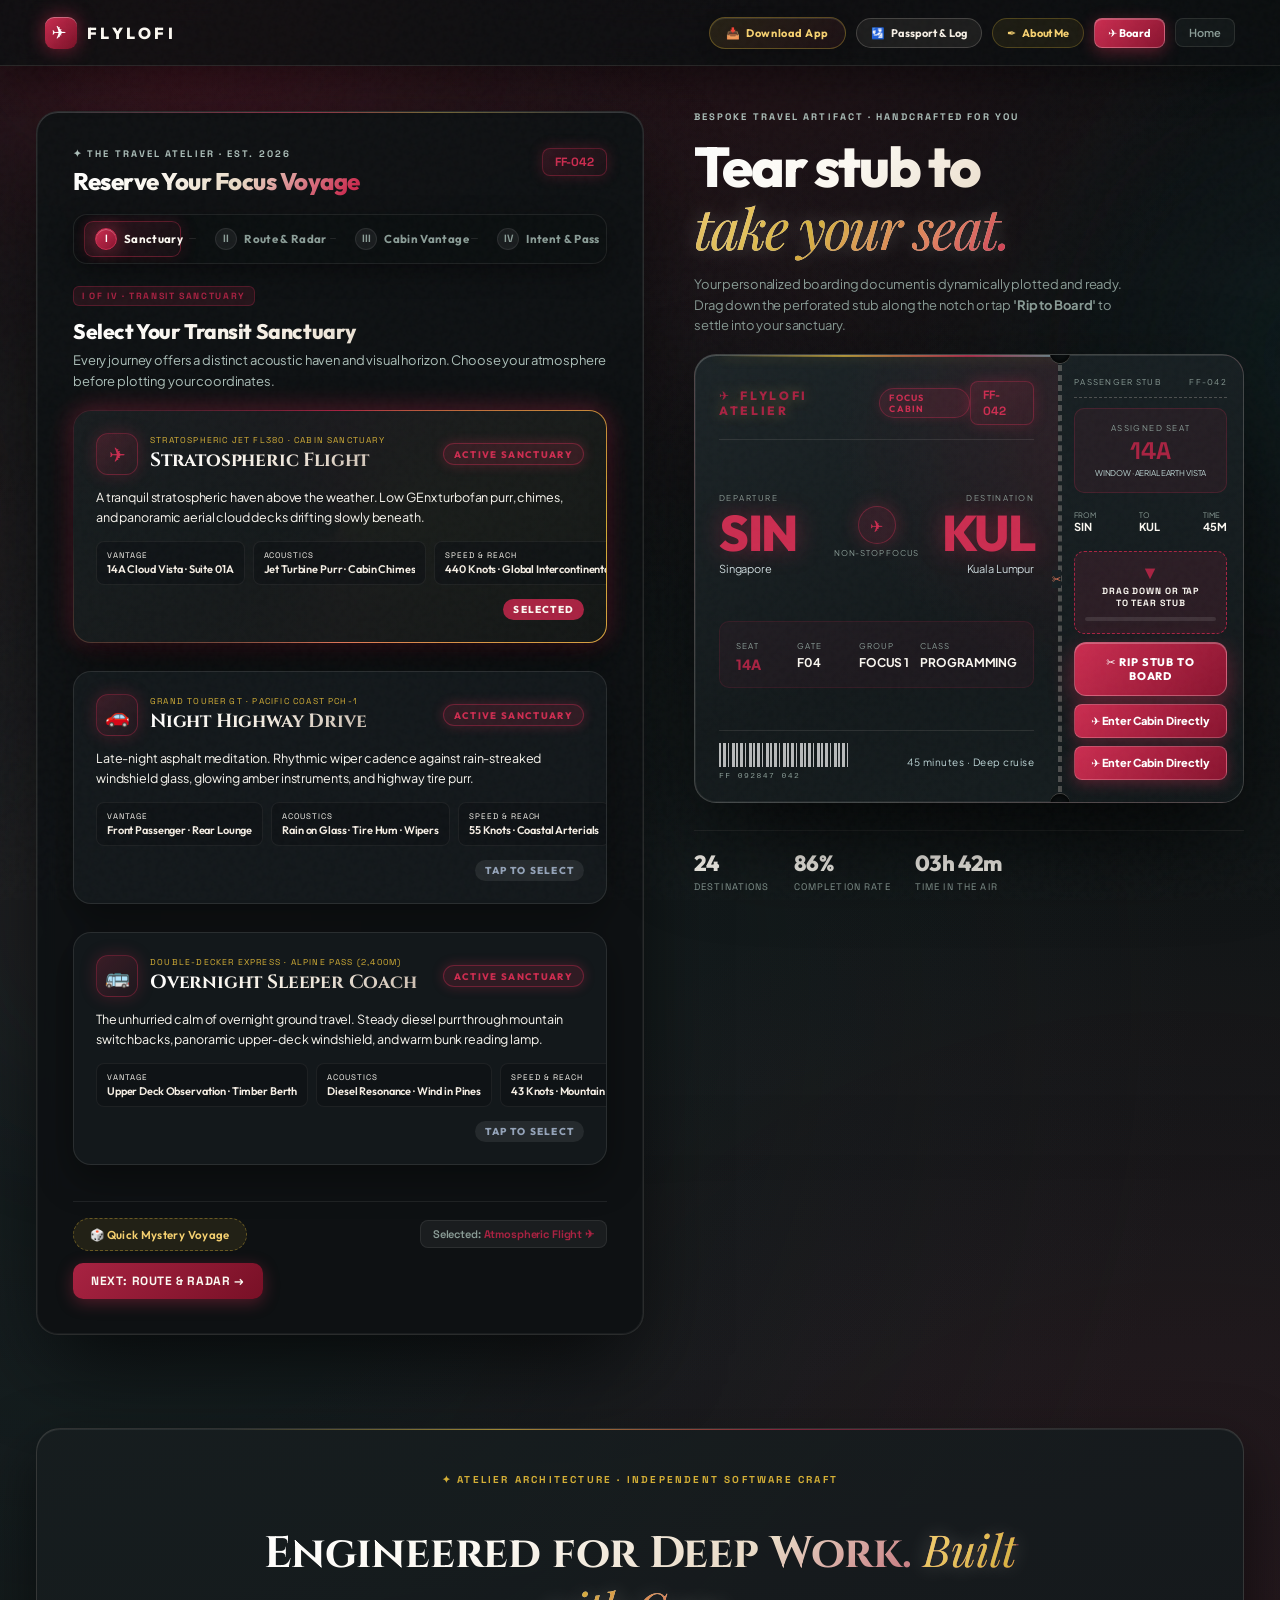
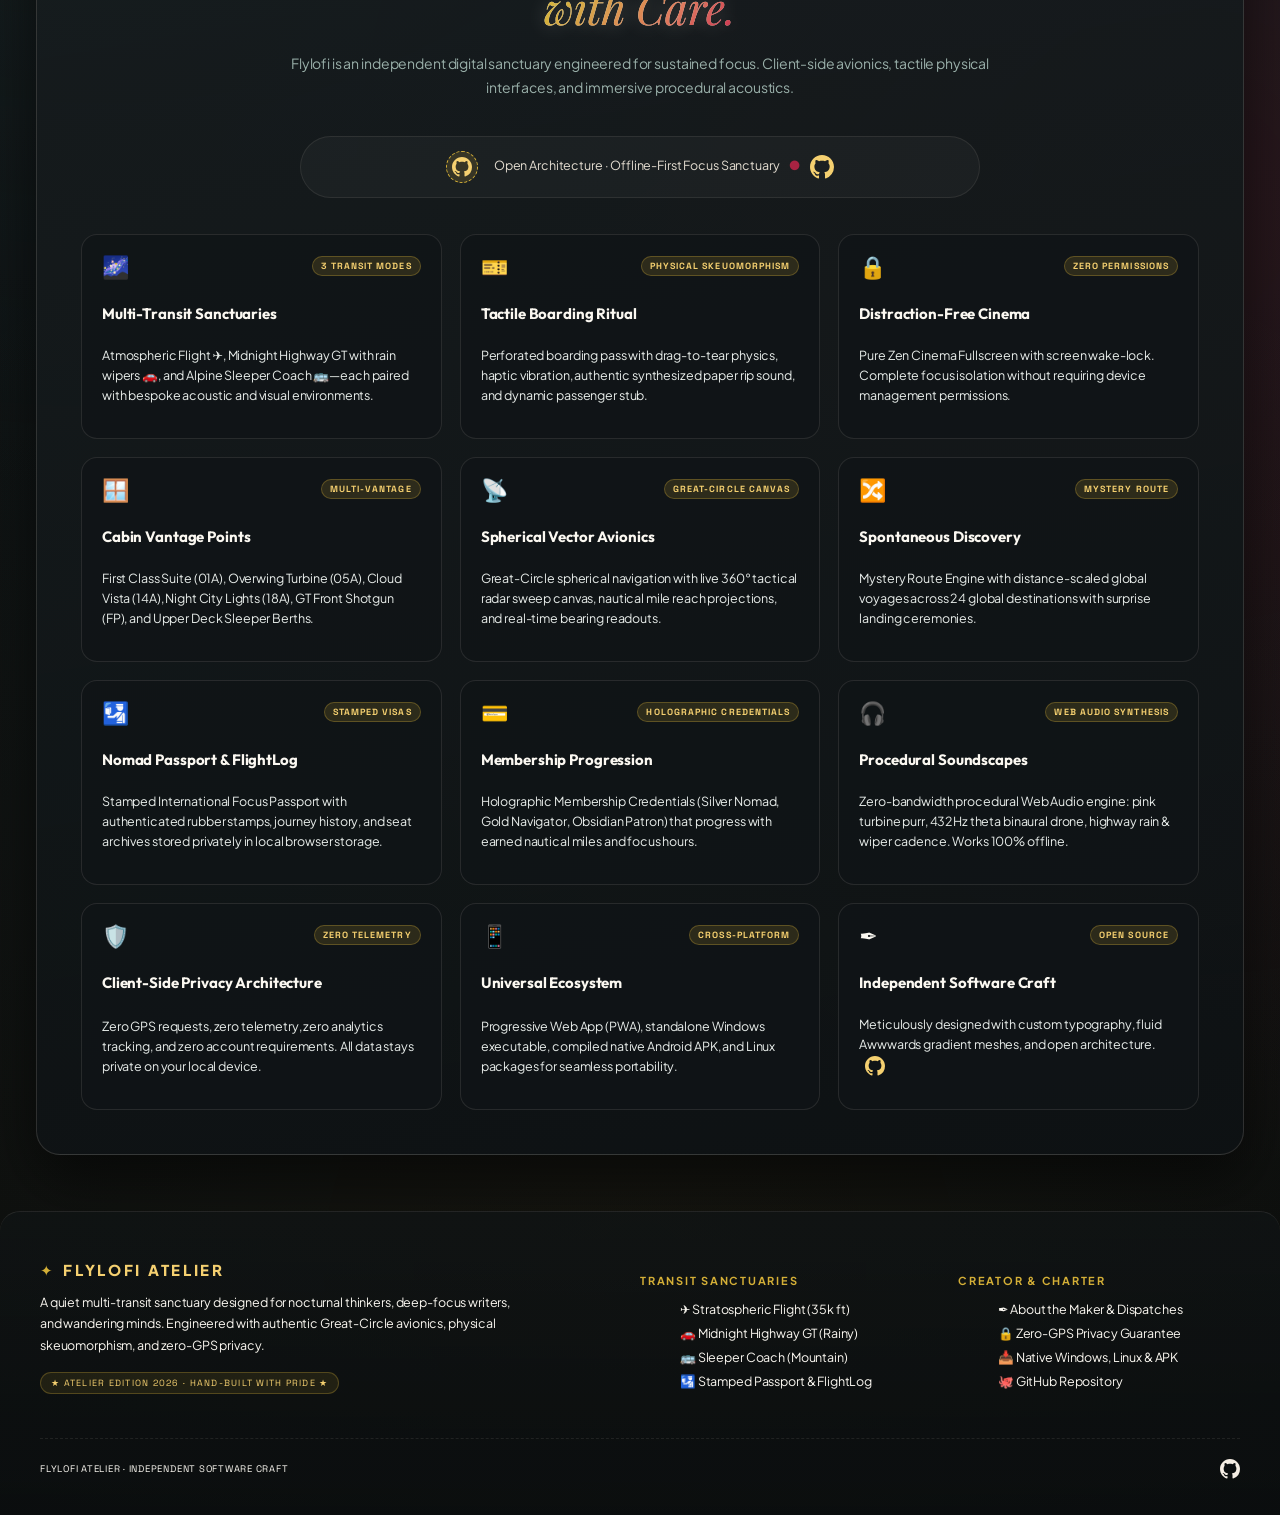
==== commit bfd16da9: "perf: eliminate background iframe overhead, throttle radar canvas, remove layout thrashing, and use " ====
--- a/focus-flight/index.html
+++ b/focus-flight/index.html
@@ -1761,8 +1761,8 @@
   height: 66px !important;
   border-bottom: 1px solid rgba(214, 206, 194, 0.12) !important;
   background: rgba(11, 15, 17, 0.82) !important;
-  backdrop-filter: blur(28px) saturate(180%) !important;
-  -webkit-backdrop-filter: blur(28px) saturate(180%) !important;
+  backdrop-filter: blur(12px) !important;
+  -webkit-backdrop-filter: blur(12px) !important;
   box-shadow: 0 12px 36px rgba(0, 0, 0, 0.4) !important;
 }
 
@@ -1839,8 +1839,9 @@
   border: 1px solid rgba(214, 206, 194, 0.14) !important;
   border-radius: 22px !important;
   background: linear-gradient(165deg, rgba(25, 33, 35, 0.85) 0%, rgba(14, 18, 20, 0.94) 100%) !important;
-  backdrop-filter: blur(32px) saturate(190%) !important;
-  -webkit-backdrop-filter: blur(32px) saturate(190%) !important;
+  background: rgba(14, 18, 20, 0.94) !important;
+  backdrop-filter: blur(12px) !important;
+  -webkit-backdrop-filter: blur(12px) !important;
   box-shadow: 
     0 36px 90px -16px rgba(0, 0, 0, 0.75),
     0 0 0 1px rgba(255, 255, 255, 0.05) inset,
@@ -1999,7 +2000,7 @@
   padding: 22px !important;
   border: 1px solid rgba(214, 206, 194, 0.12) !important;
   background: linear-gradient(145deg, rgba(25, 33, 35, 0.8), rgba(15, 19, 21, 0.9)) !important;
-  backdrop-filter: blur(24px) !important;
+  background: rgba(20, 26, 29, 0.92) !important;
   cursor: pointer !important;
   transition: all 0.28s cubic-bezier(0.16, 1, 0.3, 1) !important;
   box-shadow: 0 14px 36px rgba(0, 0, 0, 0.38) !important;
@@ -2282,7 +2283,7 @@
   border-radius: 14px !important;
   border: 1px solid rgba(214, 206, 194, 0.12) !important;
   background: linear-gradient(145deg, rgba(23, 30, 32, 0.8), rgba(14, 18, 20, 0.9)) !important;
-  backdrop-filter: blur(14px) !important;
+  background: rgba(18, 24, 26, 0.92) !important;
   transition: all 0.22s cubic-bezier(0.16, 1, 0.3, 1) !important;
 }
 .dest-card:hover {
@@ -4891,7 +4892,7 @@
 
   <!-- FLIGHT CRUISE VIEW: Clean Frame without floating collision button -->
   <section class="cruise-view" id="cruiseView" hidden>
-    <iframe id="cruiseFrame" title="Flylofi cruise study experience" src="cruise.html?embedded=1"></iframe>
+    <iframe id="cruiseFrame" title="Flylofi cruise study experience" src="about:blank"></iframe>
   </section>
 
   <!-- LANDING / IMMIGRATION PASSPORT STAMP VIEW -->
@@ -5134,37 +5135,72 @@
 
 // 6. Interactive 3D Card Tilt & Mouse Spotlight Tracking
 function initCraftMicroInteractions() {
-  // 3D Tilt for Boarding Pass
+  // High-Performance 3D Tilt for Boarding Pass (Cached rect, zero layout thrashing)
   const bp = document.getElementById('boardingPass');
   if (bp) {
+    let bpRect = null;
+    let bpRaf = false;
+    let rX = 0, rY = 0;
+
+    bp.addEventListener('mouseenter', () => {
+      bpRect = bp.getBoundingClientRect();
+    }, { passive: true });
+
     bp.addEventListener('mousemove', (e) => {
-      const rect = bp.getBoundingClientRect();
-      const x = e.clientX - rect.left - rect.width / 2;
-      const y = e.clientY - rect.top - rect.height / 2;
-      const rotX = -(y / (rect.height / 2)) * 4.2;
-      const rotY = (x / (rect.width / 2)) * 4.2;
-      bp.style.transform = `perspective(1000px) rotateX(${rotX.toFixed(2)}deg) rotateY(${rotY.toFixed(2)}deg) translateY(-2px)`;
-    });
+      if (!bpRect) bpRect = bp.getBoundingClientRect();
+      const x = e.clientX - bpRect.left - bpRect.width / 2;
+      const y = e.clientY - bpRect.top - bpRect.height / 2;
+      rX = -(y / (bpRect.height / 2)) * 3.5;
+      rY = (x / (bpRect.width / 2)) * 3.5;
+
+      if (!bpRaf) {
+        bpRaf = true;
+        requestAnimationFrame(() => {
+          bp.style.transform = `perspective(1000px) rotateX(${rX.toFixed(2)}deg) rotateY(${rY.toFixed(2)}deg) translateZ(0)`;
+          bpRaf = false;
+        });
+      }
+    }, { passive: true });
+
     bp.addEventListener('mouseleave', () => {
-      bp.style.transform = 'perspective(1000px) rotateX(0deg) rotateY(0deg) translateY(0)';
-    });
-  }
-
-  // Awwwards Gradient Spotlight Torch Effect for Cards & Panels
-  const trackCards = document.querySelectorAll('.transit-experience-card, .dest-card, .boarding-pass-card, .journey-confirmation-card, .flight-radar-card, .booking, .custom-timer-box');
+      bpRect = null;
+      bp.style.transform = 'perspective(1000px) rotateX(0deg) rotateY(0deg) translateZ(0)';
+    }, { passive: true });
+  }
+
+  // High-Performance Spotlight Torch (Throttled via RAF with cached bounding box)
+  const trackCards = document.querySelectorAll('.transit-experience-card, .dest-card, .journey-confirmation-card, .flight-radar-card');
   trackCards.forEach(card => {
+    let cRect = null;
+    let cRaf = false;
+    let mx = 0, my = 0;
+
+    card.addEventListener('mouseenter', () => {
+      cRect = card.getBoundingClientRect();
+    }, { passive: true });
+
     card.addEventListener('mousemove', (e) => {
-      const rect = card.getBoundingClientRect();
-      const x = e.clientX - rect.left;
-      const y = e.clientY - rect.top;
-      card.style.setProperty('--mouse-x', `${x}px`);
-      card.style.setProperty('--mouse-y', `${y}px`);
-    });
+      if (!cRect) cRect = card.getBoundingClientRect();
+      mx = e.clientX - cRect.left;
+      my = e.clientY - cRect.top;
+      if (!cRaf) {
+        cRaf = true;
+        requestAnimationFrame(() => {
+          card.style.setProperty('--mouse-x', `${mx}px`);
+          card.style.setProperty('--mouse-y', `${my}px`);
+          cRaf = false;
+        });
+      }
+    }, { passive: true });
+
+    card.addEventListener('mouseleave', () => {
+      cRect = null;
+    }, { passive: true });
   });
 
   // Haptic Clicks on Buttons
   document.querySelectorAll('button:not(#passStubTearable button)').forEach(btn => {
-    btn.addEventListener('click', () => playHapticClick(1));
+    btn.addEventListener('click', () => playHapticClick(1), { passive: true });
   });
 }
 
@@ -5773,37 +5809,46 @@
   ctx.stroke();
   ctx.restore();
 
-  // 5. Plot Candidate Destinations & Build Click Targets
+  // 5. High-Performance Pre-Cached Destination Coordinates (Zero Trig in RAF Loop)
+  const radarKey = `${depCode}_${targetMins}_${mode}_${maxRadarNm}_${cx}_${cy}`;
+  if (typeof window._cachedRadarKey === 'undefined' || window._cachedRadarKey !== radarKey) {
+    window._cachedRadarKey = radarKey;
+    window._cachedBaseRadarPins = [];
+    for (const [code, dest] of Object.entries(registry)) {
+      if (code === depCode) continue;
+      const distNm = getGreatCircleDistance(dep.lat, dep.lon, dest.lat, dest.lon);
+      const bearing = getInitialBearing(dep.lat, dep.lon, dest.lat, dest.lon);
+      const estMins = calculateTransitDuration(distNm, mode);
+      const isReachable = estMins <= targetMins + 12;
+      const rad = (bearing - 90) * Math.PI / 180;
+      const clampedDistRatio = Math.min(1.08, distNm / maxRadarNm);
+      const px = cx + Math.cos(rad) * (clampedDistRatio * maxRadiusPx);
+      const py = cy + Math.sin(rad) * (clampedDistRatio * maxRadiusPx);
+      window._cachedBaseRadarPins.push({
+        x: px,
+        y: py,
+        code,
+        city: dest.city,
+        distNm,
+        estMins,
+        isReachable
+      });
+    }
+  }
+
   renderedRadarPins = [];
   let selectedPinCoords = null;
-
-  for (const [code, dest] of Object.entries(registry)) {
-    if (code === depCode) continue;
-    const distNm = getGreatCircleDistance(dep.lat, dep.lon, dest.lat, dest.lon);
-    const bearing = getInitialBearing(dep.lat, dep.lon, dest.lat, dest.lon);
-    const estMins = calculateTransitDuration(distNm, mode);
-    const isReachable = estMins <= targetMins + 12;
-    const isSelected = code === activeFlight.destination;
-
-    // Project polar coordinates: bearing 0 is North (-Y), 90 is East (+X)
-    const rad = (bearing - 90) * Math.PI / 180;
-    const clampedDistRatio = Math.min(1.08, distNm / maxRadarNm);
-    const px = cx + Math.cos(rad) * (clampedDistRatio * maxRadiusPx);
-    const py = cy + Math.sin(rad) * (clampedDistRatio * maxRadiusPx);
-
+  const currentDest = activeFlight.destination;
+  const basePins = window._cachedBaseRadarPins || [];
+  for (let i = 0; i < basePins.length; i++) {
+    const p = basePins[i];
+    const isSelected = p.code === currentDest;
     renderedRadarPins.push({
-      x: px,
-      y: py,
-      code,
-      city: dest.city,
-      distNm,
-      estMins,
-      isReachable,
+      ...p,
       isSelected
     });
-
     if (isSelected) {
-      selectedPinCoords = { x: px, y: py, code };
+      selectedPinCoords = { x: p.x, y: p.y, code: p.code };
     }
   }
 
@@ -5965,17 +6010,56 @@
   }
 }
 
+
+// High-Efficiency Radar Render Controller
+let lastRadarFrameTs = 0;
+
+function startRadarLoop() {
+  const canvas = $('flightRadarCanvas');
+  if (!canvas) return;
+  if (radarAnimFrame) cancelAnimationFrame(radarAnimFrame);
+
+  function renderLoop(ts) {
+    const step2 = document.getElementById('wizardStep2');
+    if (!step2 || step2.style.display === 'none' || document.hidden) {
+      radarAnimFrame = null;
+      return;
+    }
+    // Throttle to 33ms (~30fps) for silky animation with minimum CPU footprint
+    if (ts - lastRadarFrameTs >= 32) {
+      lastRadarFrameTs = ts;
+      drawRadarScreen(canvas);
+    }
+    radarAnimFrame = requestAnimationFrame(renderLoop);
+  }
+
+  radarAnimFrame = requestAnimationFrame(renderLoop);
+}
+
+function stopRadarLoop() {
+  if (radarAnimFrame) {
+    cancelAnimationFrame(radarAnimFrame);
+    radarAnimFrame = null;
+  }
+}
+window.startRadarLoop = startRadarLoop;
+window.stopRadarLoop = stopRadarLoop;
+
 function initFlightRadarCanvas() {
   const canvas = $('flightRadarCanvas');
   if (!canvas) return;
 
-  function renderLoop() {
-    drawRadarScreen(canvas);
-    radarAnimFrame = requestAnimationFrame(renderLoop);
-  }
-
-  if (radarAnimFrame) cancelAnimationFrame(radarAnimFrame);
-  renderLoop();
+  // Initial single paint so canvas has graphics ready
+  drawRadarScreen(canvas);
+
+  // Visibility and step-aware loop
+  document.addEventListener('visibilitychange', () => {
+    if (document.hidden) {
+      stopRadarLoop();
+    } else if (typeof currentWizardStep !== 'undefined' && currentWizardStep === 2) {
+      startRadarLoop();
+    }
+  });
 
   // Canvas interaction: click to select destination pin
   canvas.addEventListener('click', (e) => {
@@ -6120,6 +6204,7 @@
   sceneImg: 'media/flight/scenes/seat_14a_aerial_earth.jpg',
   number: '042'
 };
+window.activeFlight = activeFlight;
 
 function selectView(id) {
   document.querySelectorAll('.view,.cruise-view').forEach(view => view.hidden = true);
@@ -6819,8 +6904,22 @@
 setupVoteButton('busVoteBtn', 'flylofi_voted_bus', '✓ Priority Passenger Reserved (Notified at Launch!)');
 
 // Navigation Actions
-$('exitCruiseTopBtn').onclick = () => selectView('homeView');
-$('homeNavButton').onclick = () => selectView('homeView');
+$('exitCruiseTopBtn').onclick = () => {
+  const frame = $('cruiseFrame');
+  if (frame) {
+    try { frame.contentWindow?.postMessage({ type: 'flylofi-pause' }, '*'); } catch(e) {}
+    frame.src = 'about:blank';
+  }
+  selectView('homeView');
+};
+$('homeNavButton').onclick = () => {
+  const frame = $('cruiseFrame');
+  if (frame && !$('cruiseView').hidden) {
+    try { frame.contentWindow?.postMessage({ type: 'flylofi-pause' }, '*'); } catch(e) {}
+    frame.src = 'about:blank';
+  }
+  selectView('homeView');
+};
 $('homeButton').onclick = () => selectView('homeView');
 // Direct Boarding & Entrance: Immediately enter the sanctuary
 function directEnterSanctuary() {
@@ -7202,6 +7301,11 @@
 
   if (newEl) {
     newEl.style.display = 'block';
+    if (stepNum === 2) {
+      setTimeout(startRadarLoop, 60);
+    } else {
+      stopRadarLoop();
+    }
     newEl.classList.remove('active', 'step-slide-out-left', 'step-slide-out-right', 'step-slide-in-right', 'step-slide-in-left');
     newEl.classList.add(isForward ? 'step-slide-in-right' : 'step-slide-in-left');
     void newEl.offsetWidth; // Force reflow for smooth momentum
